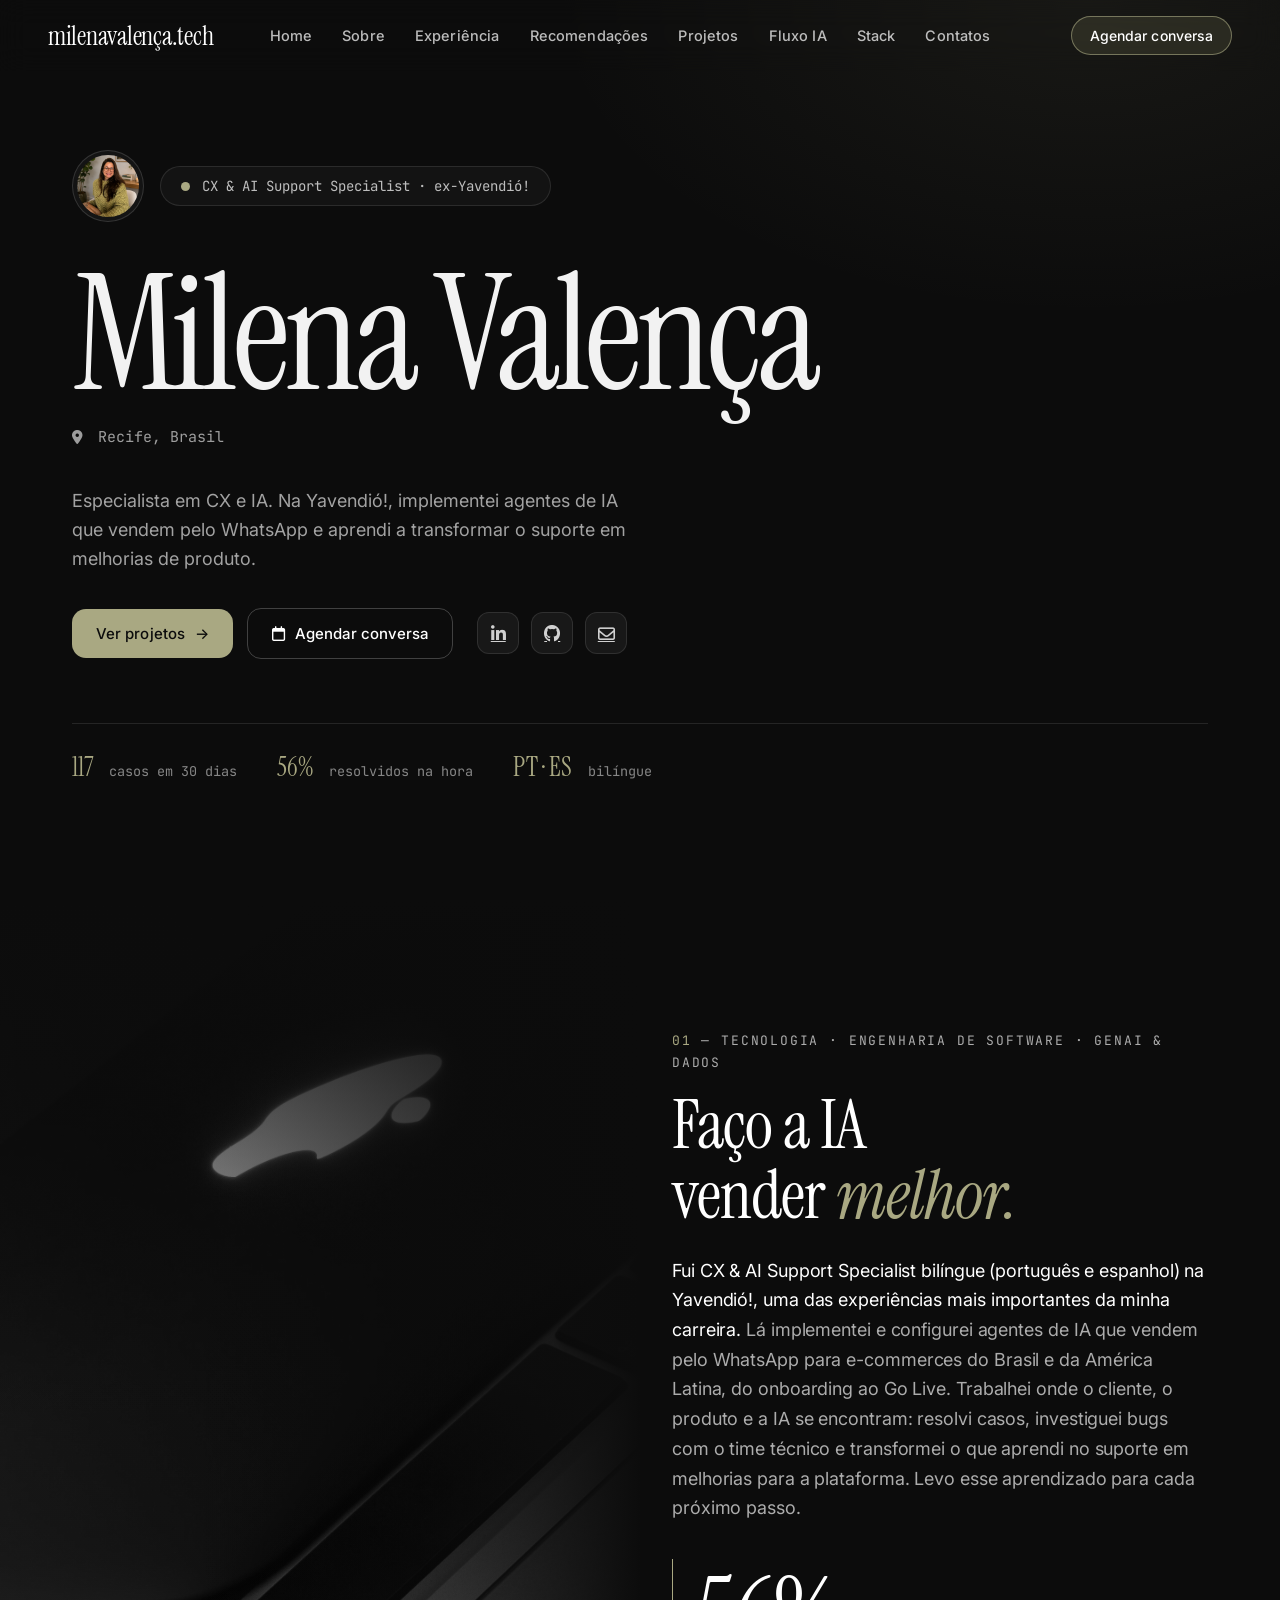
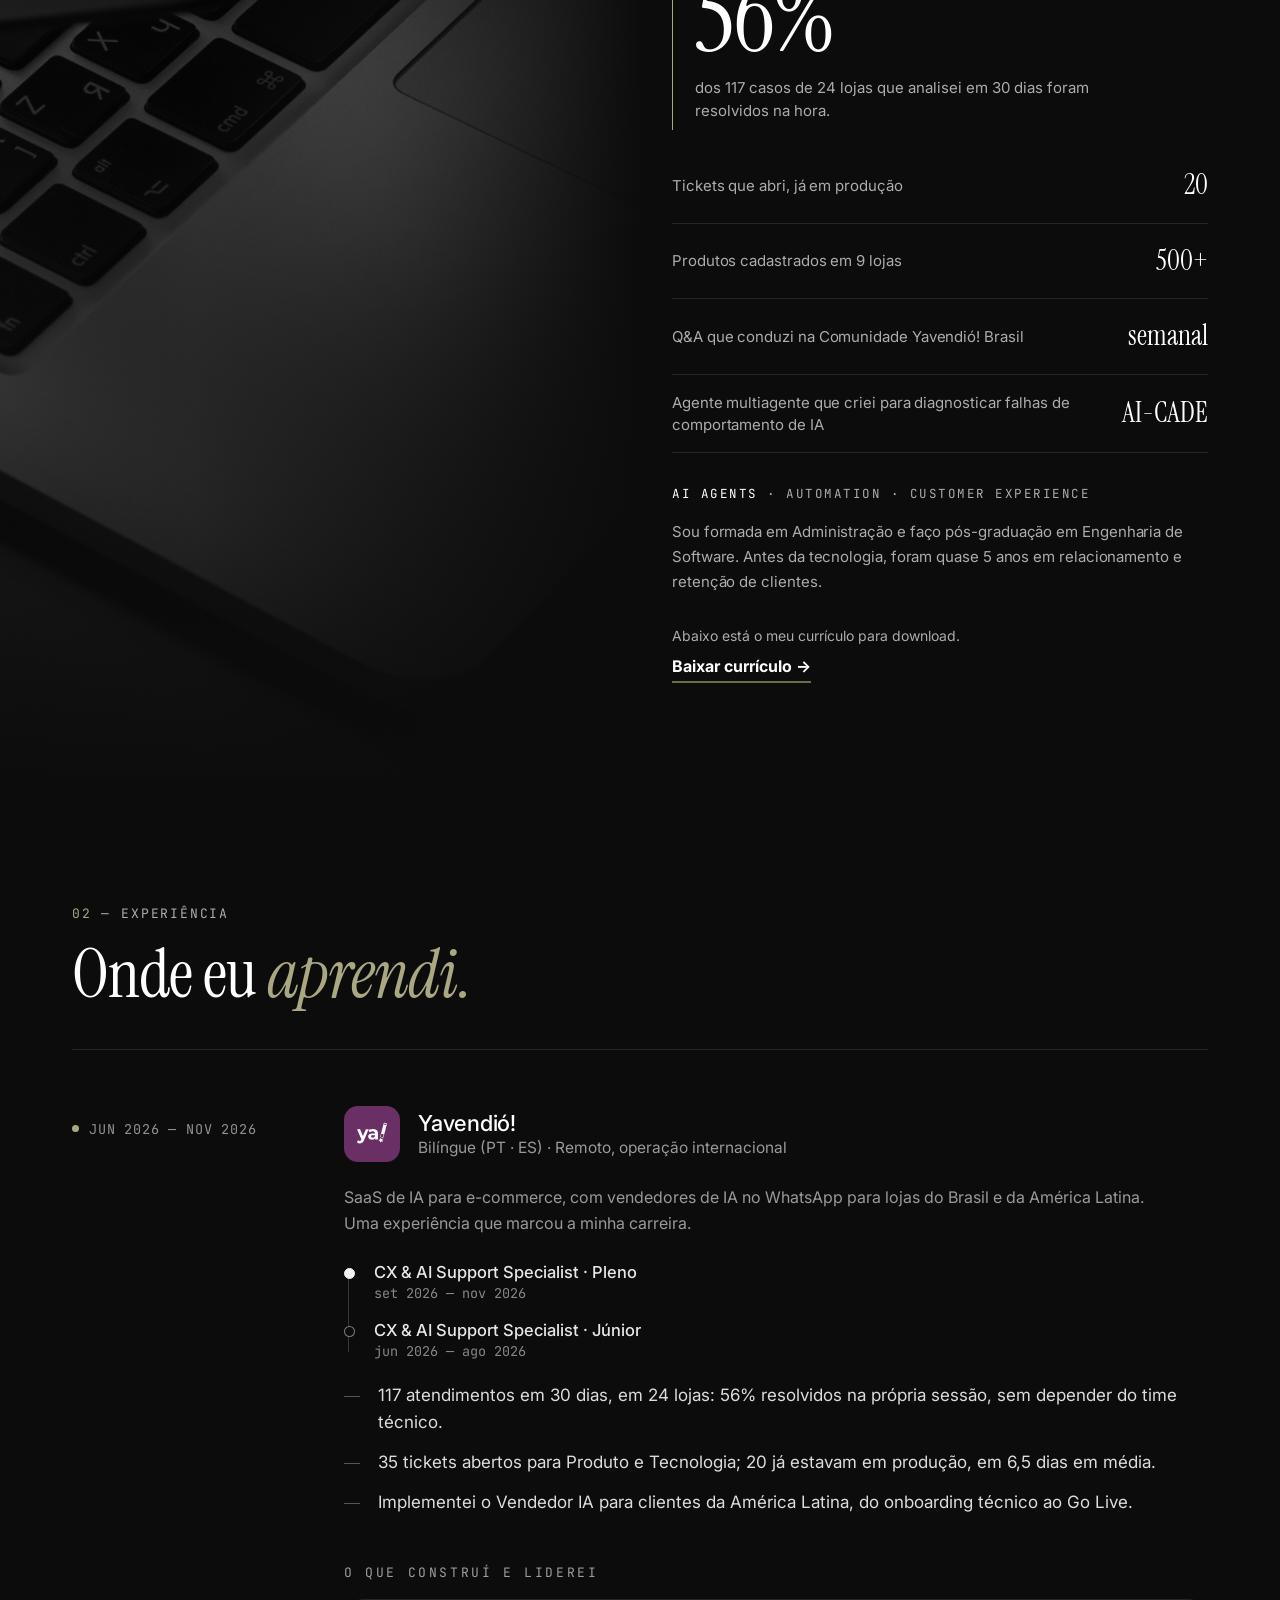
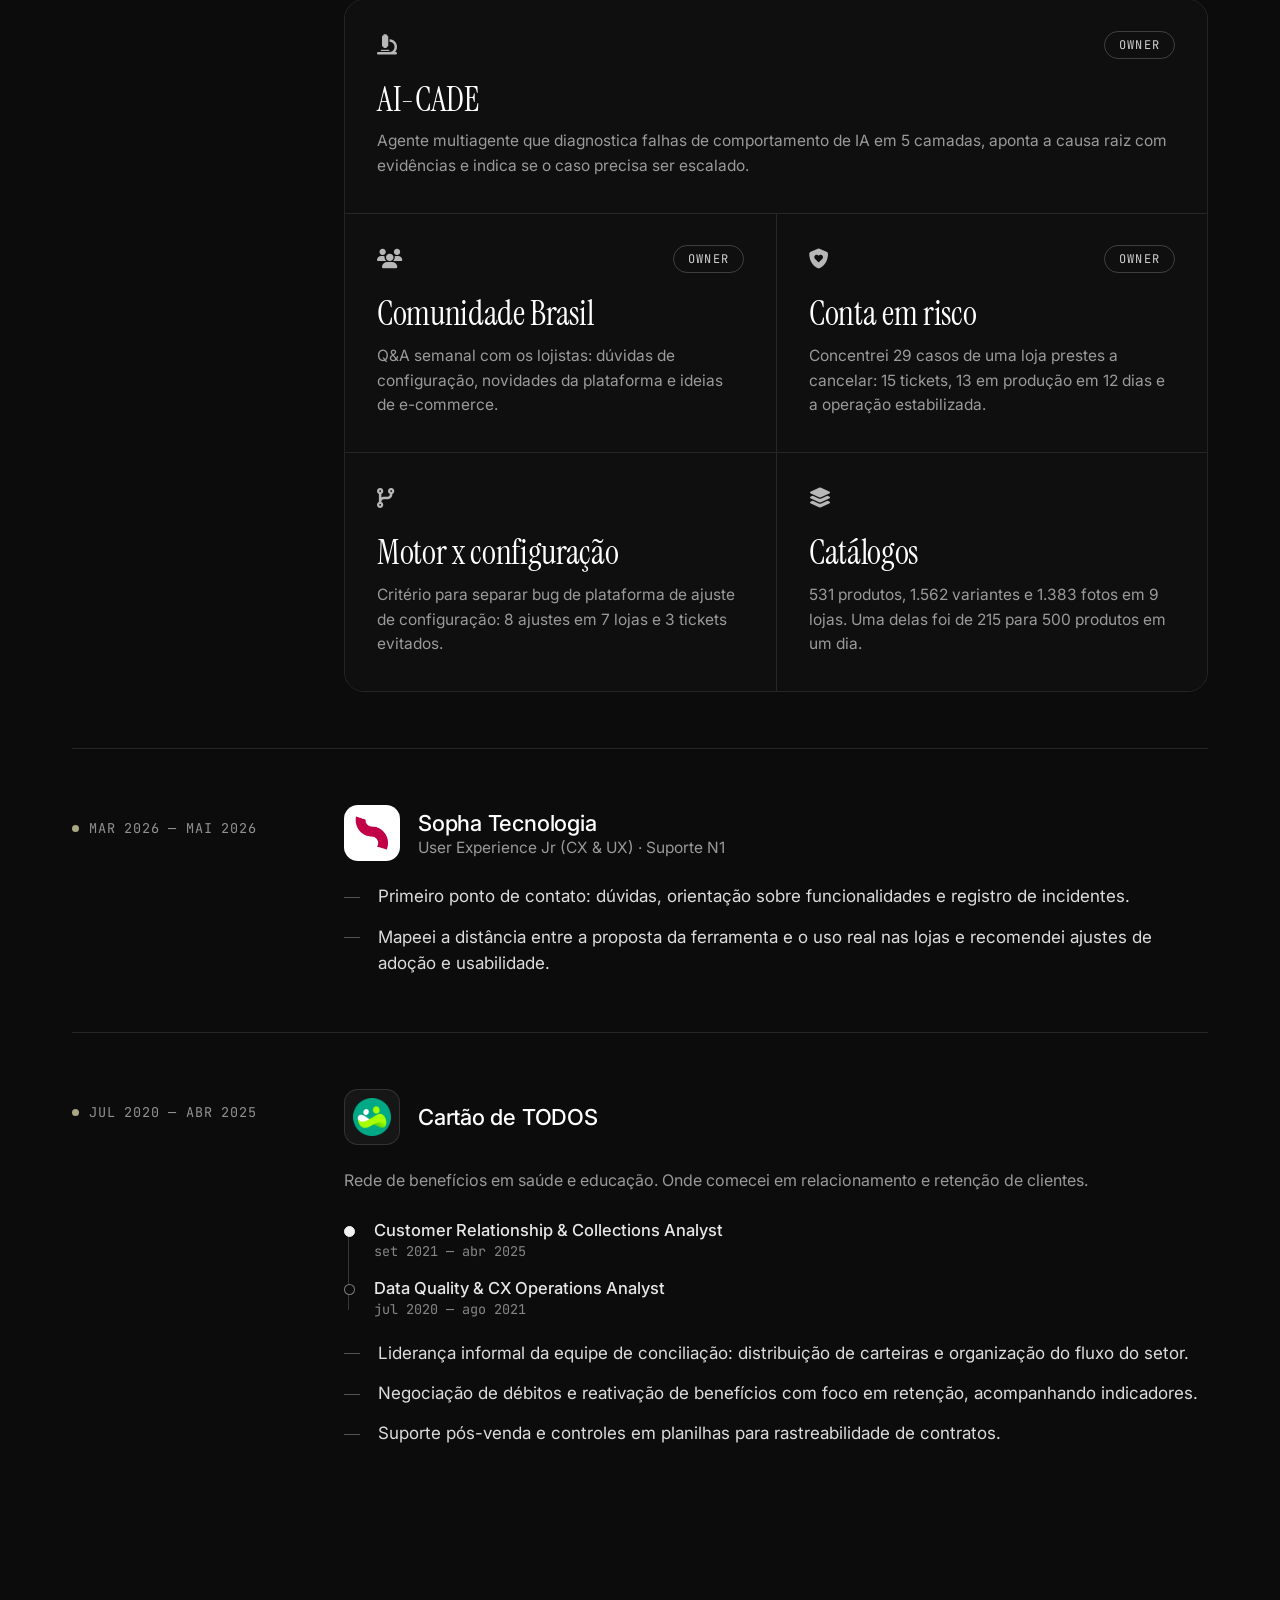
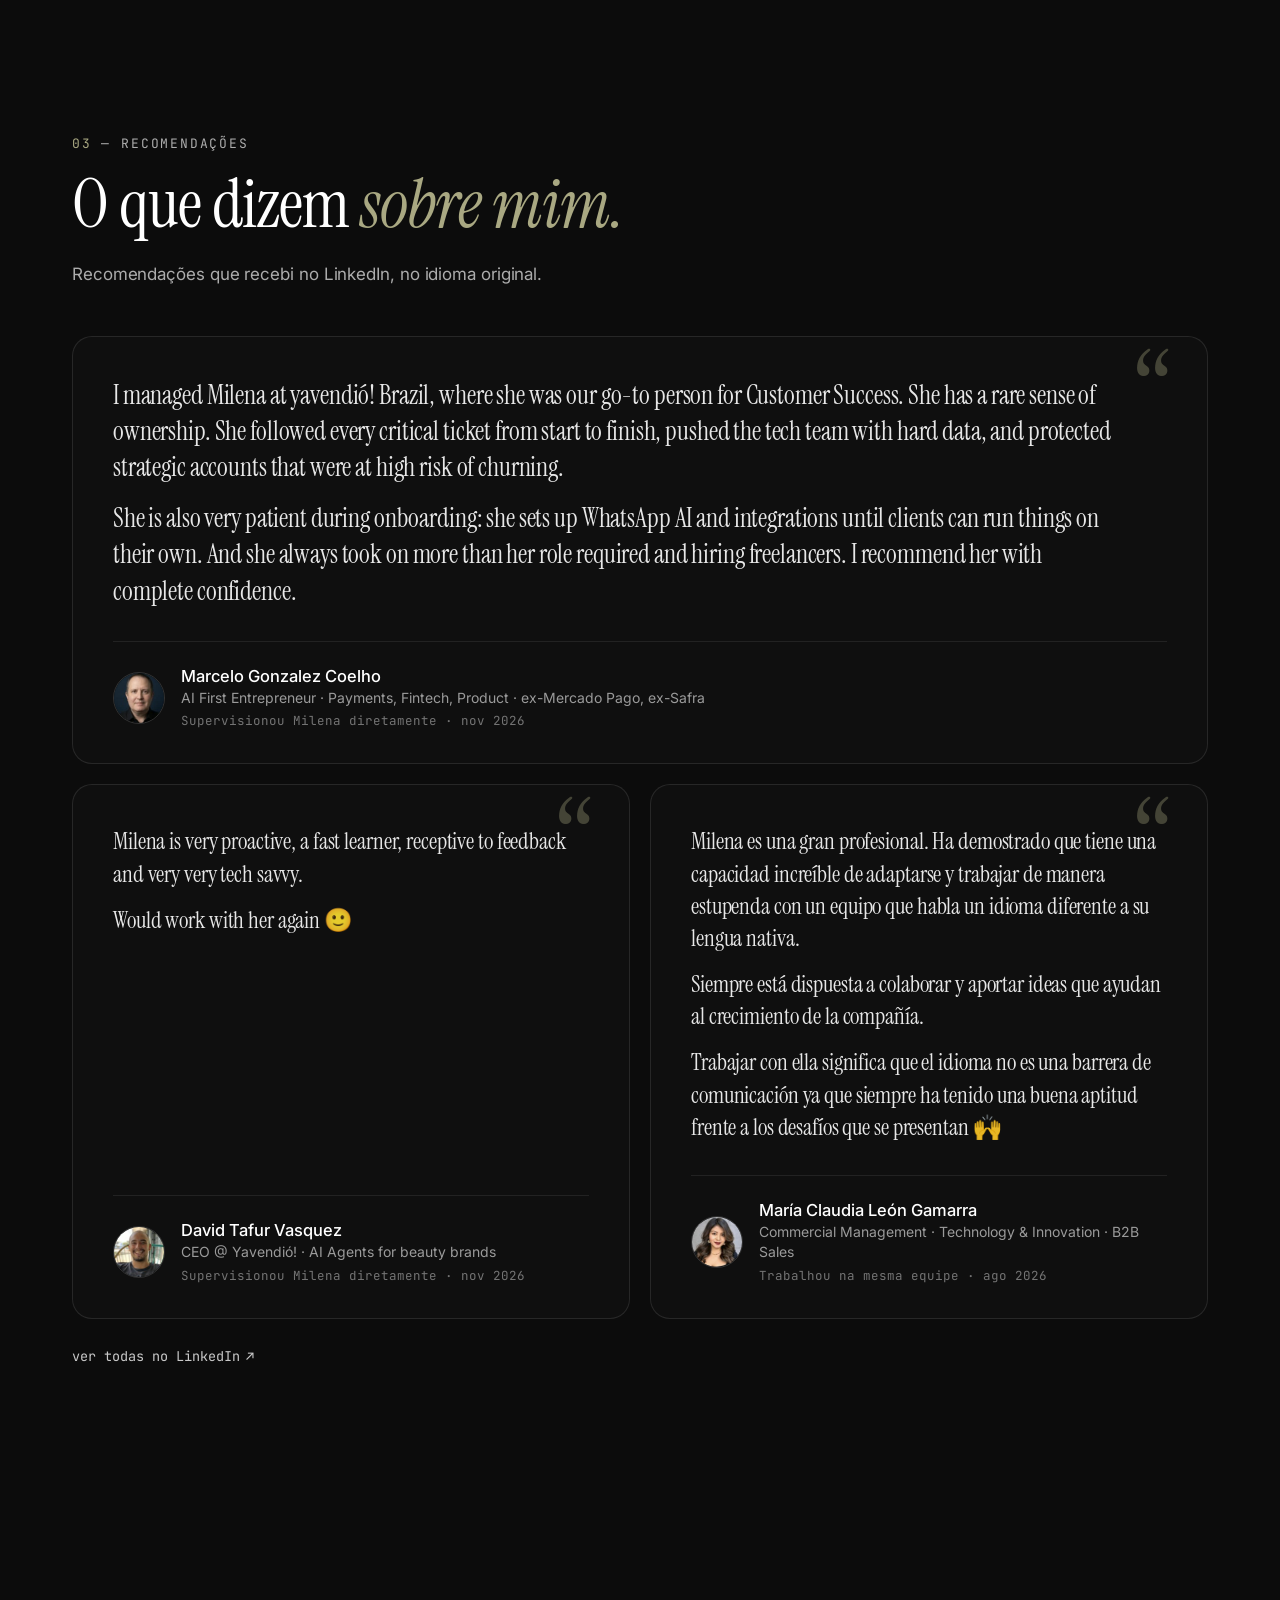
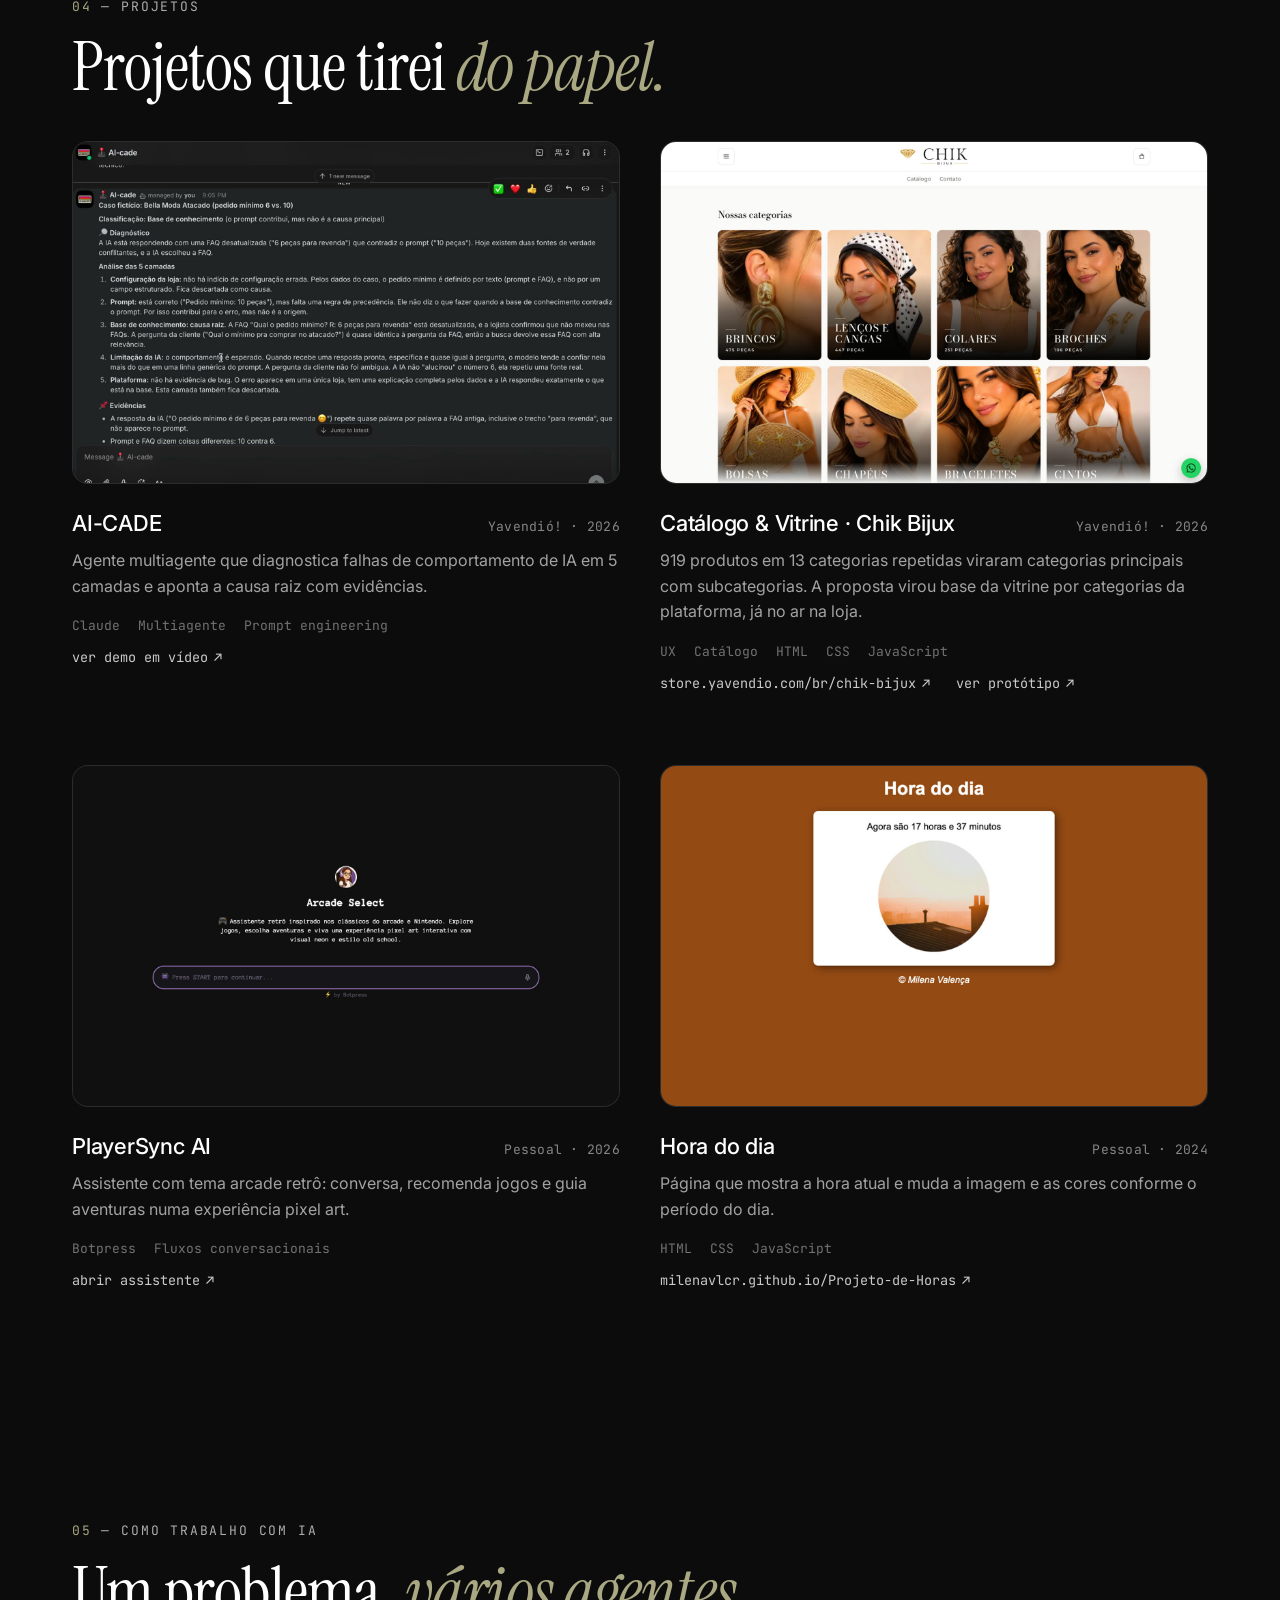
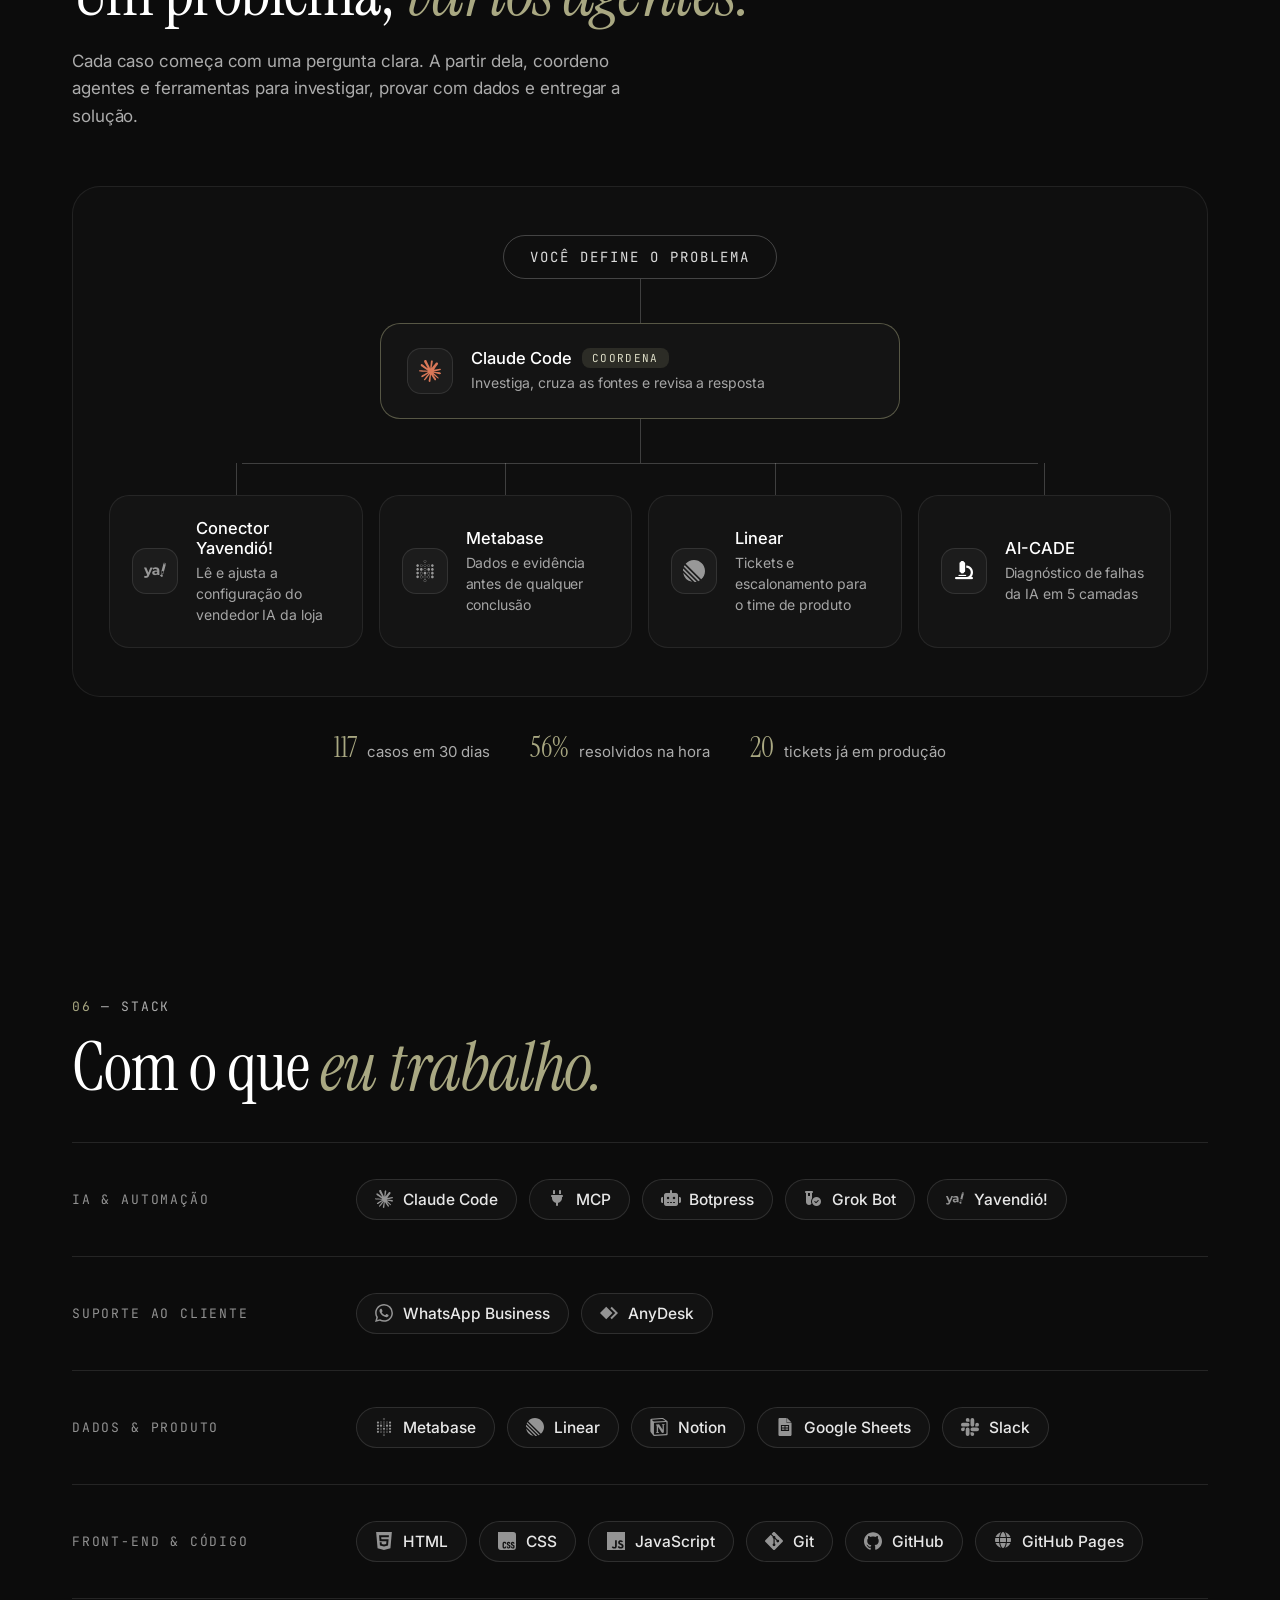
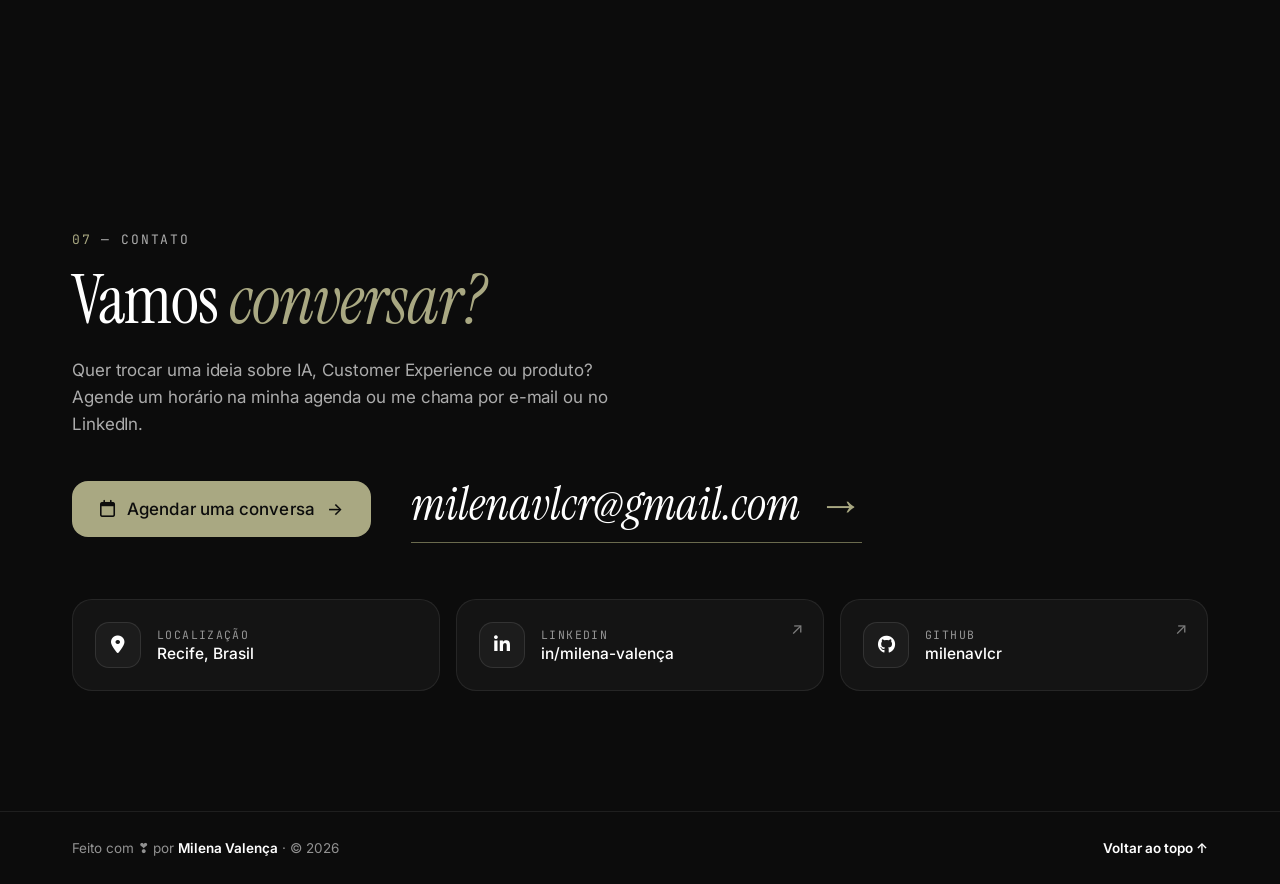
==== index.html @ 87dc5de0 "Seção Recomendações e menu ajustado para telas médias Co-Authored-By: Claude Opus 5.5 <noreply@anthr" ====
<!DOCTYPE html>
<html lang="pt-BR">

<head>
    <meta charset="UTF-8">
    <meta name="viewport" content="width=device-width, initial-scale=1.0">

    <link rel="stylesheet" href="https://cdnjs.cloudflare.com/ajax/libs/font-awesome/6.4.2/css/all.min.css" integrity="sha512-z3gLpd7yknf1YoNbCzqRKc4qyor8gaKU1qmn+CShxbuBusANI9QpRohGBreCFkKxLhei6S9CQXFEbbKuqLg0DA==" crossorigin="anonymous" referrerpolicy="no-referrer" />

    <link rel="stylesheet" href="styles.css?v=2026-11-18d">

    <title>Portfólio - Milena Valença </title>  
</head>

<body>
 <!--Header-->
  <section id="header">
    <a class="header-title" href="/">
      <h1>
        milenavalença.tech
      </h1>
    </a>

    <nav class="navbar">
      <button class="menu-hamburguer"></button>

      <ul class="navbar-links">
        <li><a href="#person">Home</a></li>
        <li><a href="#about">Sobre</a></li>
        <li><a href="#experience">Experiência</a></li>
        <li><a href="#recommendations">Recomendações</a></li>
        <li><a href="#projects">Projetos</a></li>
        <li><a href="#workflow">Fluxo IA</a></li>
        <li><a href="#stack">Stack</a></li>
        <li><a href="#contacts">Contatos</a></li>
      </ul>
    </nav>

    <a class="header-cta" href="https://calendar.app.google/kcjK7aw3rtmjyRnf8" target="_blank">Agendar conversa</a>

  </section>
 <!--End Header-->


    <!--Person-->
    <section id="person" class="hx">
      <div class="hx-wrap">
        <div class="hx-top">
          <img class="hx-avatar" src="./assets/newperfil.png" alt="Foto de Milena Valença">
          <p class="hx-badge"><span></span>CX &amp; AI Support Specialist · ex-Yavendió!</p>
        </div>

        <h1 class="hx-name">Milena Valença</h1>

        <div class="hx-sub">
          <p class="hx-loc"><i class="fa-solid fa-location-dot"></i> Recife, Brasil</p>
        </div>

        <p class="hx-lead">Especialista em CX e IA. Na Yavendió!, implementei agentes de IA que vendem pelo WhatsApp e aprendi a transformar o suporte em melhorias de produto.</p>

        <div class="hx-actions">
          <a class="hero-btn hero-pri" href="#projects">Ver projetos <span>→</span></a>
          <a class="hero-btn hero-sec" href="https://calendar.app.google/kcjK7aw3rtmjyRnf8" target="_blank"><i class="fa-regular fa-calendar"></i> Agendar conversa</a>
          <div class="links">
            <a href="https://www.linkedin.com/in/milena-valen%C3%A7a/" target="_blank" aria-label="LinkedIn"><i class="fa-brands fa-linkedin-in"></i></a>
            <a href="https://github.com/milenavlcr" target="_blank" aria-label="GitHub"><i class="fa-brands fa-github"></i></a>
            <a href="mailto:milenavlcr@gmail.com" aria-label="E-mail"><i class="fa-regular fa-envelope"></i></a>
          </div>
        </div>

        <ul class="hx-stats">
          <li><b>117</b> casos em 30 dias</li>
          <li><b>56%</b> resolvidos na hora</li>
          <li><b>PT · ES</b> bilíngue</li>
        </ul>
      </div>
    </section>
<!--End Person-->

<!--About-->
<section id="about">
</div> 
  <div class="background-about">
    <div class="img-wrapper">
      <img src="assets/imgapple.jpg" alt="imgaple-notebook">
    </div>
  </div>

  <!-- Conteúdo da seção Sobre (o mesmo no computador e no celular) -->
  <div class="about-content">
    <p class="am-eyebrow"><span>01</span> — Tecnologia · Engenharia de Software · GenAI &amp; Dados</p>
    <h2 class="am-title">Faço a IA<br>vender <em>melhor.</em></h2>
    <p class="am-lead">Fui CX &amp; AI Support Specialist bilíngue (português e espanhol) na Yavendió!, uma das experiências mais importantes da minha carreira. <span>Lá implementei e configurei agentes de IA que vendem pelo WhatsApp para e-commerces do Brasil e da América Latina, do onboarding ao Go Live. Trabalhei onde o cliente, o produto e a IA se encontram: resolvi casos, investiguei bugs com o time técnico e transformei o que aprendi no suporte em melhorias para a plataforma. Levo esse aprendizado para cada próximo passo.</span></p>

    <div class="am-quote">
      <b>56%</b>
      <p>dos 117 casos de 24 lojas que analisei em 30 dias foram resolvidos na hora.</p>
    </div>

    <ul class="am-list">
      <li>Tickets que abri, já em produção <strong>20</strong></li>
      <li>Produtos cadastrados em 9 lojas <strong>500+</strong></li>
      <li>Q&amp;A que conduzi na Comunidade Yavendió! Brasil <strong>semanal</strong></li>
      <li>Agente multiagente que criei para diagnosticar falhas de comportamento de IA <strong>AI-CADE</strong></li>
    </ul>

    <p class="am-tags"><span>AI Agents</span> · Automation · Customer Experience</p>

    <p class="am-edu">Sou formada em Administração e faço pós-graduação em Engenharia de Software. Antes da tecnologia, foram quase 5 anos em relacionamento e retenção de clientes.</p>

    <p class="am-note">Abaixo está o meu currículo para download.</p>
    <div class="am-links">
      <a href="public/document/CV Milena Valença - Suporte e Operações SaaS.pdf" download="CV-Milena-Valença" aria-label="Baixar currículo Milena Valença">Baixar currículo →</a>
    </div>
  </div>

</section>
<!--End About-->

<!--Experience-->
<section id="experience">
  <div class="wf-wrap">
    <p class="am-eyebrow"><span>02</span> — Experiência</p>
    <h2 class="pj-title">Onde eu <em>aprendi.</em></h2>

    <div class="xp-list">

      <article class="xp-item">
        <p class="xp-date"><span></span>jun 2026 — nov 2026</p>
        <div class="xp-body">
          <div class="xp-co">
            <div class="xp-logo xp-logo-ya"><img src="./assets/logos/yavendio.svg" alt="Yavendió!"></div>
            <div>
              <h3>Yavendió!</h3>
              <p>Bilíngue (PT · ES) · Remoto, operação internacional</p>
            </div>
          </div>
          <p class="xp-about">SaaS de IA para e-commerce, com vendedores de IA no WhatsApp para lojas do Brasil e da América Latina. Uma experiência que marcou a minha carreira.</p>
          <ol class="xp-roles">
            <li class="is-last"><b>CX &amp; AI Support Specialist · Pleno</b><span>set 2026 — nov 2026</span></li>
            <li><b>CX &amp; AI Support Specialist · Júnior</b><span>jun 2026 — ago 2026</span></li>
          </ol>
          <ul class="xp-points">
            <li>117 atendimentos em 30 dias, em 24 lojas: 56% resolvidos na própria sessão, sem depender do time técnico.</li>
            <li>35 tickets abertos para Produto e Tecnologia; 20 já estavam em produção, em 6,5 dias em média.</li>
            <li>Implementei o Vendedor IA para clientes da América Latina, do onboarding técnico ao Go Live.</li>
          </ul>

          <p class="xp-label">O que construí e liderei</p>
          <div class="xp-grid">
            <div class="xp-card xp-wide">
              <div class="xp-card-top"><i class="fa-solid fa-microscope"></i><span class="xp-role">Owner</span></div>
              <h4>AI-CADE</h4>
              <p>Agente multiagente que diagnostica falhas de comportamento de IA em 5 camadas, aponta a causa raiz com evidências e indica se o caso precisa ser escalado.</p>
            </div>
            <div class="xp-card">
              <div class="xp-card-top"><i class="fa-solid fa-users"></i><span class="xp-role">Owner</span></div>
              <h4>Comunidade Brasil</h4>
              <p>Q&amp;A semanal com os lojistas: dúvidas de configuração, novidades da plataforma e ideias de e-commerce.</p>
            </div>
            <div class="xp-card">
              <div class="xp-card-top"><i class="fa-solid fa-shield-heart"></i><span class="xp-role">Owner</span></div>
              <h4>Conta em risco</h4>
              <p>Concentrei 29 casos de uma loja prestes a cancelar: 15 tickets, 13 em produção em 12 dias e a operação estabilizada.</p>
            </div>
            <div class="xp-card">
              <div class="xp-card-top"><i class="fa-solid fa-code-branch"></i></div>
              <h4>Motor x configuração</h4>
              <p>Critério para separar bug de plataforma de ajuste de configuração: 8 ajustes em 7 lojas e 3 tickets evitados.</p>
            </div>
            <div class="xp-card">
              <div class="xp-card-top"><i class="fa-solid fa-layer-group"></i></div>
              <h4>Catálogos</h4>
              <p>531 produtos, 1.562 variantes e 1.383 fotos em 9 lojas. Uma delas foi de 215 para 500 produtos em um dia.</p>
            </div>
          </div>
        </div>
      </article>

      <article class="xp-item">
        <p class="xp-date"><span></span>mar 2026 — mai 2026</p>
        <div class="xp-body">
          <div class="xp-co">
            <div class="xp-logo xp-logo-sopha"><img src="./assets/logos/sopha-cor.png" alt="Sopha Tecnologia"></div>
            <div>
              <h3>Sopha Tecnologia</h3>
              <p>User Experience Jr (CX &amp; UX) · Suporte N1</p>
            </div>
          </div>
          <ul class="xp-points">
            <li>Primeiro ponto de contato: dúvidas, orientação sobre funcionalidades e registro de incidentes.</li>
            <li>Mapeei a distância entre a proposta da ferramenta e o uso real nas lojas e recomendei ajustes de adoção e usabilidade.</li>
          </ul>
        </div>
      </article>

      <article class="xp-item">
        <p class="xp-date"><span></span>jul 2020 — abr 2025</p>
        <div class="xp-body">
          <div class="xp-co">
            <div class="xp-logo xp-logo-cdt"><img src="./assets/logos/cartao-de-todos-cor.png" alt="Cartão de TODOS"></div>
            <div>
              <h3>Cartão de TODOS</h3>
            </div>
          </div>
          <p class="xp-about">Rede de benefícios em saúde e educação. Onde comecei em relacionamento e retenção de clientes.</p>
          <ol class="xp-roles">
            <li class="is-last"><b>Customer Relationship &amp; Collections Analyst</b><span>set 2021 — abr 2025</span></li>
            <li><b>Data Quality &amp; CX Operations Analyst</b><span>jul 2020 — ago 2021</span></li>
          </ol>
          <ul class="xp-points">
            <li>Liderança informal da equipe de conciliação: distribuição de carteiras e organização do fluxo do setor.</li>
            <li>Negociação de débitos e reativação de benefícios com foco em retenção, acompanhando indicadores.</li>
            <li>Suporte pós-venda e controles em planilhas para rastreabilidade de contratos.</li>
          </ul>
        </div>
      </article>

    </div>
  </div>
</section>
<!--End Experience-->

<!--Recommendations-->
<section id="recommendations">
  <div class="wf-wrap">
    <p class="am-eyebrow"><span>03</span> — Recomendações</p>
    <h2 class="pj-title">O que dizem <em>sobre mim.</em></h2>
    <p class="ct-lead rc-lead">Recomendações que recebi no LinkedIn, no idioma original.</p>

    <div class="rc-grid">
    <!--
      NOVA RECOMENDAÇÃO: copie um bloco <figure> abaixo e troque:
      - o texto dentro de <blockquote> (um <p> por parágrafo)
      - a foto em assets/recomendacoes/ (quadrada, 200x200)
      - nome, cargo (rc-role) e relação + mês (rc-rel)
      - lang="en", "es" ou "pt"
      Use class="rc-card rc-wide" para textos longos (ocupa a linha inteira).
    -->
    <figure class="rc-card rc-wide" lang="en">
      <span class="rc-mark" aria-hidden="true">“</span>
      <blockquote>
        <p>I managed Milena at yavendió! Brazil, where she was our go-to person for Customer Success. She has a rare sense of ownership. She followed every critical ticket from start to finish, pushed the tech team with hard data, and protected strategic accounts that were at high risk of churning.</p>
        <p>She is also very patient during onboarding: she sets up WhatsApp AI and integrations until clients can run things on their own. And she always took on more than her role required and hiring freelancers. I recommend her with complete confidence.</p>
      </blockquote>
      <figcaption>
        <img src="./assets/recomendacoes/marcelo-gonzalez-coelho.jpg" alt="Foto de Marcelo Gonzalez Coelho" loading="lazy">
        <div>
          <b>Marcelo Gonzalez Coelho</b>
          <span class="rc-role">AI First Entrepreneur · Payments, Fintech, Product · ex-Mercado Pago, ex-Safra</span>
          <span class="rc-rel">Supervisionou Milena diretamente · nov 2026</span>
        </div>
      </figcaption>
    </figure>

    <figure class="rc-card" lang="en">
      <span class="rc-mark" aria-hidden="true">“</span>
      <blockquote>
        <p>Milena is very proactive, a fast learner, receptive to feedback and very very tech savvy.</p>
        <p>Would work with her again 🙂</p>
      </blockquote>
      <figcaption>
        <img src="./assets/recomendacoes/david-tafur-vasquez.jpg" alt="Foto de David Tafur Vasquez" loading="lazy">
        <div>
          <b>David Tafur Vasquez</b>
          <span class="rc-role">CEO @ Yavendió! · AI Agents for beauty brands</span>
          <span class="rc-rel">Supervisionou Milena diretamente · nov 2026</span>
        </div>
      </figcaption>
    </figure>

    <figure class="rc-card" lang="es">
      <span class="rc-mark" aria-hidden="true">“</span>
      <blockquote>
        <p>Milena es una gran profesional. Ha demostrado que tiene una capacidad increíble de adaptarse y trabajar de manera estupenda con un equipo que habla un idioma diferente a su lengua nativa.</p>
        <p>Siempre está dispuesta a colaborar y aportar ideas que ayudan al crecimiento de la compañía.</p>
        <p>Trabajar con ella significa que el idioma no es una barrera de comunicación ya que siempre ha tenido una buena aptitud frente a los desafíos que se presentan 🙌</p>
      </blockquote>
      <figcaption>
        <img src="./assets/recomendacoes/maria-claudia-leon-gamarra.jpg" alt="Foto de María Claudia León Gamarra" loading="lazy">
        <div>
          <b>María Claudia León Gamarra</b>
          <span class="rc-role">Commercial Management · Technology &amp; Innovation · B2B Sales</span>
          <span class="rc-rel">Trabalhou na mesma equipe · ago 2026</span>
        </div>
      </figcaption>
    </figure>
    </div>

    <a class="pj-link rc-more" href="https://www.linkedin.com/in/milena-valen%C3%A7a/details/recommendations/" target="_blank" rel="noopener">ver todas no LinkedIn <span>↗</span></a>
  </div>
</section>
<!--End Recommendations-->



<!--Project-->
<section id="projects">
  <div class="projects-head">
    <p class="am-eyebrow"><span>04</span> — Projetos</p>
    <h2 class="pj-title">Projetos que tirei <em>do papel.</em></h2>
  </div>

  <div class="pj-grid">
    <article class="pj-card">
      <a class="pj-shot" href="./assets/ai-cade-demo.mp4" target="_blank" rel="noopener">
        <img src="./assets/projetos/ai-cade.jpg" alt="AI-CADE mostrando o diagnóstico de um caso em 5 camadas" loading="lazy">
      </a>
      <div class="pj-head">
        <h3>AI-CADE</h3>
        <span class="pj-meta">Yavendió! · 2026</span>
      </div>
      <p class="pj-desc">Agente multiagente que diagnostica falhas de comportamento de IA em 5 camadas e aponta a causa raiz com evidências.</p>
      <ul class="pj-stack"><li>Claude</li><li>Multiagente</li><li>Prompt engineering</li></ul>
      <a class="pj-link" href="./assets/ai-cade-demo.mp4" target="_blank" rel="noopener">ver demo em vídeo <span>↗</span></a>
    </article>
    <article class="pj-card">
      <a class="pj-shot" href="https://store.yavendio.com/br/chik-bijux" target="_blank" rel="noopener">
        <img src="./assets/projetos/chik-bijux.jpg" alt="Vitrine da loja Chik Bijux com as categorias principais" loading="lazy">
      </a>
      <div class="pj-head">
        <h3>Catálogo &amp; Vitrine · Chik Bijux</h3>
        <span class="pj-meta">Yavendió! · 2026</span>
      </div>
      <p class="pj-desc">919 produtos em 13 categorias repetidas viraram categorias principais com subcategorias. A proposta virou base da vitrine por categorias da plataforma, já no ar na loja.</p>
      <ul class="pj-stack"><li>UX</li><li>Catálogo</li><li>HTML</li><li>CSS</li><li>JavaScript</li></ul>
      <div class="pj-links">
        <a class="pj-link" href="https://store.yavendio.com/br/chik-bijux" target="_blank" rel="noopener">store.yavendio.com/br/chik-bijux <span>↗</span></a>
        <a class="pj-link" href="./public/prototipo/catalogo.html" target="_blank" rel="noopener">ver protótipo <span>↗</span></a>
      </div>
    </article>
    <article class="pj-card">
      <a class="pj-shot" href="https://cdn.botpress.cloud/webchat/v3.6/shareable.html?configUrl=https://files.bpcontent.cloud/2026/05/14/15/20260514150637-DB6JVPNB.json" target="_blank" rel="noopener">
        <img src="./assets/projetos/playersync.jpg" alt="Tela inicial do assistente PlayerSync AI" loading="lazy">
      </a>
      <div class="pj-head">
        <h3>PlayerSync AI</h3>
        <span class="pj-meta">Pessoal · 2026</span>
      </div>
      <p class="pj-desc">Assistente com tema arcade retrô: conversa, recomenda jogos e guia aventuras numa experiência pixel art.</p>
      <ul class="pj-stack"><li>Botpress</li><li>Fluxos conversacionais</li></ul>
      <a class="pj-link" href="https://cdn.botpress.cloud/webchat/v3.6/shareable.html?configUrl=https://files.bpcontent.cloud/2026/05/14/15/20260514150637-DB6JVPNB.json" target="_blank" rel="noopener">abrir assistente <span>↗</span></a>
    </article>
    <article class="pj-card">
      <a class="pj-shot" href="https://milenavlcr.github.io/Projeto-de-Horas/" target="_blank" rel="noopener">
        <img src="./assets/projetos/hora-do-dia.jpg" alt="Página Hora do dia com o horário atual" loading="lazy">
      </a>
      <div class="pj-head">
        <h3>Hora do dia</h3>
        <span class="pj-meta">Pessoal · 2024</span>
      </div>
      <p class="pj-desc">Página que mostra a hora atual e muda a imagem e as cores conforme o período do dia.</p>
      <ul class="pj-stack"><li>HTML</li><li>CSS</li><li>JavaScript</li></ul>
      <a class="pj-link" href="https://milenavlcr.github.io/Projeto-de-Horas/" target="_blank" rel="noopener">milenavlcr.github.io/Projeto-de-Horas <span>↗</span></a>
    </article>
  </div>
</section>
<!--End Project-->


<!--Workflow-->
<section id="workflow">
  <div class="wf-wrap">
    <p class="am-eyebrow"><span>05</span> — Como trabalho com IA</p>
    <h2 class="pj-title">Um problema, <em>vários agentes.</em></h2>
    <p class="ct-lead">Cada caso começa com uma pergunta clara. A partir dela, coordeno agentes e ferramentas para investigar, provar com dados e entregar a solução.</p>

    <div class="wf-diagram">
      <div class="wf-start">Você define o problema</div>
      <span class="wf-line"></span>

      <div class="wf-hub">
        <div class="wf-ico" style="--brand:#D97757"><span class="lg" role="img" aria-label="Claude" style="--logo:url(assets/logos/claude.svg)"></span></div>
        <div>
          <p class="wf-name">Claude Code <small>Coordena</small></p>
          <p class="wf-desc">Investiga, cruza as fontes e revisa a resposta</p>
        </div>
      </div>
      <span class="wf-line"></span>

      <div class="wf-grid">
        <div class="wf-card">
          <div class="wf-ico" style="--brand:#AB84C8"><span class="lg" role="img" aria-label="Yavendió!" style="--logo:url(assets/logos/yavendio.svg)"></span></div>
          <div>
            <p class="wf-name">Conector Yavendió!</p>
            <p class="wf-desc">Lê e ajusta a configuração do vendedor IA da loja</p>
          </div>
        </div>
        <div class="wf-card">
          <div class="wf-ico" style="--brand:#509EE3"><span class="lg" role="img" aria-label="Metabase" style="--logo:url(assets/logos/metabase.svg)"></span></div>
          <div>
            <p class="wf-name">Metabase</p>
            <p class="wf-desc">Dados e evidência antes de qualquer conclusão</p>
          </div>
        </div>
        <div class="wf-card">
          <div class="wf-ico" style="--brand:#7B85E8"><span class="lg" role="img" aria-label="Linear" style="--logo:url(assets/logos/linear.svg)"></span></div>
          <div>
            <p class="wf-name">Linear</p>
            <p class="wf-desc">Tickets e escalonamento para o time de produto</p>
          </div>
        </div>
        <div class="wf-card">
          <div class="wf-ico"><i class="fa-solid fa-microscope"></i></div>
          <div>
            <p class="wf-name">AI-CADE</p>
            <p class="wf-desc">Diagnóstico de falhas da IA em 5 camadas</p>
          </div>
        </div>
      </div>
    </div>

    <ul class="wf-results">
      <li><strong>117</strong> casos em 30 dias</li>
      <li><strong>56%</strong> resolvidos na hora</li>
      <li><strong>20</strong> tickets já em produção</li>
    </ul>
  </div>
</section>
<!--End Workflow-->


<!--Stack-->
<section id="stack">
  <div class="wf-wrap">
    <p class="am-eyebrow"><span>06</span> — Stack</p>
    <h2 class="pj-title">Com o que <em>eu trabalho.</em></h2>

    <div class="st-table">
      <div class="st-row">
        <p class="st-label">IA &amp; Automação</p>
        <ul class="st-pills">
          <li style="--brand:#D97757"><span class="lg" style="--logo:url(assets/logos/claude.svg)"></span>Claude Code</li>
          <li style="--brand:#FFFFFF"><i class="fa-solid fa-plug"></i>MCP</li>
          <li style="--brand:#FFFFFF"><i class="fa-solid fa-robot"></i>Botpress</li>
          <li style="--brand:#FFFFFF"><i class="fa-solid fa-vial-circle-check"></i>Grok Bot</li>
          <li style="--brand:#AB84C8"><span class="lg" style="--logo:url(assets/logos/yavendio.svg)"></span>Yavendió!</li>
        </ul>
      </div>
      <div class="st-row">
        <p class="st-label">Suporte ao cliente</p>
        <ul class="st-pills">
          <li style="--brand:#25D366"><span class="lg" style="--logo:url(assets/logos/whatsapp.svg)"></span>WhatsApp Business</li>
          <li style="--brand:#EF443B"><span class="lg" style="--logo:url(assets/logos/anydesk.svg)"></span>AnyDesk</li>
        </ul>
      </div>
      <div class="st-row">
        <p class="st-label">Dados &amp; Produto</p>
        <ul class="st-pills">
          <li style="--brand:#509EE3"><span class="lg" style="--logo:url(assets/logos/metabase.svg)"></span>Metabase</li>
          <li style="--brand:#7B85E8"><span class="lg" style="--logo:url(assets/logos/linear.svg)"></span>Linear</li>
          <li style="--brand:#FFFFFF"><span class="lg" style="--logo:url(assets/logos/notion.svg)"></span>Notion</li>
          <li style="--brand:#34A853"><span class="lg" style="--logo:url(assets/logos/googlesheets.svg)"></span>Google Sheets</li>
          <li style="--brand:#E01E5A"><span class="lg" style="--logo:url(assets/logos/slack.svg)"></span>Slack</li>
        </ul>
      </div>
      <div class="st-row">
        <p class="st-label">Front-end &amp; Código</p>
        <ul class="st-pills">
          <li style="--brand:#E34F26"><span class="lg" style="--logo:url(assets/logos/html5.svg)"></span>HTML</li>
          <li style="--brand:#2D8FE0"><span class="lg" style="--logo:url(assets/logos/css.svg)"></span>CSS</li>
          <li style="--brand:#F7DF1E"><span class="lg" style="--logo:url(assets/logos/javascript.svg)"></span>JavaScript</li>
          <li style="--brand:#F05032"><span class="lg" style="--logo:url(assets/logos/git.svg)"></span>Git</li>
          <li style="--brand:#FFFFFF"><span class="lg" style="--logo:url(assets/logos/github.svg)"></span>GitHub</li>
          <li style="--brand:#FFFFFF"><i class="fa-solid fa-globe"></i>GitHub Pages</li>
        </ul>
      </div>
    </div>
  </div>
</section>
<!--End Stack-->


<!--Contacts-->
<section id="contacts">
  <div class="contact-wrap">
    <p class="am-eyebrow"><span>07</span> — Contato</p>
    <h2 class="pj-title">Vamos <em>conversar?</em></h2>
    <p class="ct-lead">Quer trocar uma ideia sobre IA, Customer Experience ou produto? Agende um horário na minha agenda ou me chama por e-mail ou no LinkedIn.</p>

    <div class="ct-actions">
      <a class="ct-book" href="https://calendar.app.google/kcjK7aw3rtmjyRnf8" target="_blank">
        <i class="fa-regular fa-calendar"></i>
        Agendar uma conversa
        <span>→</span>
      </a>
      <a class="ct-mail" href="mailto:milenavlcr@gmail.com">milenavlcr@gmail.com <span>→</span></a>
    </div>

    <div class="ct-grid">
      <div class="ct-card">
        <div class="ct-ico"><i class="fa-solid fa-location-dot"></i></div>
        <div><small>Localização</small><p>Recife, Brasil</p></div>
      </div>
      <a class="ct-card" href="https://www.linkedin.com/in/milena-valen%C3%A7a/" target="_blank">
        <div class="ct-ico"><i class="fa-brands fa-linkedin-in"></i></div>
        <div><small>LinkedIn</small><p>in/milena-valença</p></div>
        <span class="ct-arrow">↗</span>
      </a>
      <a class="ct-card" href="https://github.com/milenavlcr" target="_blank">
        <div class="ct-ico"><i class="fa-brands fa-github"></i></div>
        <div><small>GitHub</small><p>milenavlcr</p></div>
        <span class="ct-arrow">↗</span>
      </a>
    </div>
  </div>
</section>
<!--End Contacts-->

<!--Footer-->
<section id="footer">
  <div class="container-footer">
    <p>Feito com ❣️ por <strong>Milena Valença</strong> · © 2026</p>
    <a href="#person">Voltar ao topo ↑</a>
  </div>
</section>
<!--End Footer-->
  



<script src='scripts.js'></script>

</body>




</html>
---- styles.css ----
@import url('https://fonts.googleapis.com/css2?family=Instrument+Serif:ital@0;1&family=Inter:wght@400;500;600&family=JetBrains+Mono:wght@400;500&display=swap');

* {
  margin: 0px;
  padding: 0px;
  box-sizing: border-box;
}

:root {
  --color-white: #fff;
  --color-pink: #8a8a66;
  --color-blue: #073fcc;
  --color-black: #0c0c0c;
  --color-purple: #6b6b4e; /* oliva escuro (antes roxo) */
}

html {
  scroll-behavior: smooth;
  font-size: 10px;
  background: var(--color-black);
}

body {
  font-family: var(--font-sans, 'Inter', sans-serif);
}

#header {
  display: flex;
  justify-content: space-between;
  align-items: center;

  width: 100%;

  padding: 15px 30px;
  position: fixed;

  background: 'transparent';
  transition: all .3s ease-out;

  z-index: 2;
}

.header-title {
  text-decoration: none;
}

.header-title h1 {
  color: var(--color-white);

  font-size: 2rem;
  transition: opacity .3s ease;
}

.header-title h1:hover {
  opacity: .8;
}

.navbar {
  max-width: 350px;
  width: 100%;
}

.navbar-links {
  display: flex;
  align-items: center;
  justify-content: space-around;

  width: 100%;
}

.navbar-links li {
  list-style: none;
  transition: all .2s ease-in-out;
}

.navbar-links li a {
  text-decoration: none;
  color: var(--color-white);

  font-size: 1.4rem;
  font-weight: 700;
}

.menu-hamburguer {
  display: none;
}

@media (max-width: 560px) {
  .navbar {
    display: flex;
    justify-content: end;
  }

  .navbar-links {
    display: flex;
    flex-direction: column;

    width: 50%;
    height: 100vh;

    position: fixed;
    right: 0;
    top: 0;
    background: #333;
    clip-path: circle(100px at 90% -20%);

    pointer-events: none;
    transition: .6s ease-out;
  }

  .menu-hamburguer {
    display: block;

    padding: 0;
    margin-bottom: .4rem;
    border: none;
    border-top: 3px solid var(--color-white);

    background: transparent;
    transition: all .3s ease-in-out;

    z-index: 1;
  }

  .menu-hamburguer:hover {
    opacity: .8;
    cursor: pointer;
  }

  .menu-hamburguer::before,
  .menu-hamburguer::after {
    content: "";
    display: block;
    width: 25px;
    height: 3px;

    margin-top: .6rem;

    background: var(--color-white);
  }


  /* ATIVO */

  .navbar.active .navbar-links {
    clip-path: circle(1400px at 90% -18%);
    pointer-events: all;
  }

  .navbar.active .menu-hamburguer {
    border-top-color: transparent;
  }

  .navbar.active .menu-hamburguer::before {
    transition: all .2s ease-in-out;
    transform: rotate(-45deg) translate(-2px, -1px);
  }

  .navbar.active .menu-hamburguer::after {
    transition: all .2s ease-in-out;
    transform: rotate(45deg) translate(-7px, -5px);
  }


}


@media (min-width: 1840px) {
  .header-title h1 {
    font-size: calc(1vw + .8rem);
  }

  .navbar {
    max-width: 25vw;
  }

  .navbar-links li {
    margin: 1rem;
  }

  .navbar-links li a {
    font-size: calc(1vw + .3rem);
  }
}









/* Cabeçalho mais moderno */
#header {
  padding: 16px 48px;
  backdrop-filter: blur(14px);
  -webkit-backdrop-filter: blur(14px);
}

.navbar-links li a {
  font-size: 15px;
  font-weight: 500;
  color: rgba(255, 255, 255, .78);
  transition: color .3s ease;
}

.navbar-links li a:hover {
  color: var(--color-white);
}

.header-cta {
  margin-left: 24px;
  padding: 10px 18px;
  border-radius: 999px;
  white-space: nowrap;

  font-size: 14px;
  font-weight: 600;
  color: var(--color-white);
  text-decoration: none;

  border: 1px solid rgba(169, 168, 130, .6);
  background: rgba(107, 107, 78, .25);
  transition: background .3s ease;
}

.header-cta:hover {
  background: rgba(107, 107, 78, .5);
}

/* Topo (hero) */
#person {
  position: relative;
  z-index: 0;
  min-height: 100vh;
  width: 100%;
  display: flex;
  align-items: center;
  gap: 48px;
  padding: 120px 72px 80px;
  color: var(--color-white);
  background:
    radial-gradient(40% 55% at 78% 45%, rgba(107, 107, 78, .35), transparent 70%),
    radial-gradient(35% 40% at 0% 100%, rgba(169, 168, 130, .12), transparent 70%),
    var(--color-black);
}

.person-content {
  width: 55%;
  max-width: 680px;
  margin-left: auto;
}

.hero-badge {
  display: inline-flex;
  align-items: center;
  gap: 10px;
  padding: 8px 16px;
  border-radius: 999px;
  font-size: 13px;
  font-weight: 600;
  color: rgba(255, 255, 255, .85);
  background: rgba(255, 255, 255, .06);
  border: 1px solid rgba(255, 255, 255, .12);
}

.hero-badge span {
  width: 8px;
  height: 8px;
  border-radius: 50%;
  background: #3ddc84;
  box-shadow: 0 0 10px #3ddc84;
}

.person-name {
  margin-top: 26px;
}

.person-content div h1 {
  position: relative;
  width: fit-content;
  padding: 0 4px;

  font-size: calc(2.6vw + 20px);
  font-weight: 700;
  line-height: 1.12;
  letter-spacing: -.025em;
  color: transparent;

  animation: written_text .5s ease forwards;
}

.person-content div h1:nth-child(1) {
  animation-delay: 1s;
}

.person-content div h1:nth-child(2) {
  animation-delay: 2s;
}

.person-content div h1:nth-child(3) {
  animation: written_text_name .5s ease forwards;
  animation-delay: 3s;
}

.person-content div h1 span {
  position: absolute;
  top: 0;
  left: 0;
  width: 0px;
  height: 100%;
  background: #a9a882;
  animation: written_text_box 1s ease;
}

.person-content div h1:nth-child(1) span {
  animation-delay: .5s;
}

.person-content div h1:nth-child(2) span {
  animation-delay: 1.5s;
}

.person-content div h1:nth-child(3) span {
  animation-delay: 2.5s;
}

.hero-lead {
  max-width: 520px;
  margin-top: 24px;
  font-size: 18px;
  line-height: 1.6;
  color: rgba(255, 255, 255, .7);
}

.hero-actions {
  display: flex;
  flex-wrap: wrap;
  gap: 14px;
  margin-top: 34px;
}

.hero-btn {
  display: inline-flex;
  align-items: center;
  gap: 10px;
  padding: 15px 24px;
  border-radius: 14px;
  font-size: 15px;
  font-weight: 700;
  color: var(--color-white);
  text-decoration: none;
  transition: transform .3s ease, box-shadow .3s ease, background .3s ease;
}

.hero-pri {
  background: linear-gradient(90deg, var(--color-purple), #a9a882);
  box-shadow: 0 12px 30px rgba(169, 168, 130, .35);
}

.hero-pri:hover {
  transform: translateY(-2px);
  box-shadow: 0 16px 38px rgba(169, 168, 130, .5);
}

.hero-sec {
  border: 1px solid rgba(255, 255, 255, .22);
}

.hero-sec:hover {
  background: rgba(255, 255, 255, .06);
}

.links {
  display: flex;
  gap: 12px;
  margin-top: 34px;
}

.links a {
  width: 42px;
  height: 42px;
  display: grid;
  place-items: center;
  border-radius: 12px;
  font-size: 17px;
  color: rgba(255, 255, 255, .8);
  background: rgba(255, 255, 255, .05);
  border: 1px solid rgba(255, 255, 255, .1);
  transition: all .3s ease;
}

.links a:hover {
  color: var(--color-white);
  border-color: rgba(169, 168, 130, .6);
  transform: translateY(-2px);
}

.person-background {
  width: 45%;
  display: flex;
  justify-content: center;
}

.wrapper-profile-photo {
  position: relative;
  padding: 6px;
  border-radius: 50%;
  background: linear-gradient(135deg, #a9a882, var(--color-purple) 55%, var(--color-pink));
}

/* Brilho roxo atrás da foto */
.wrapper-profile-photo::before {
  content: "";
  position: absolute;
  inset: -22%;
  z-index: -1;
  border-radius: 50%;
  background: radial-gradient(circle, rgba(169, 168, 130, .38), transparent 65%);
}

.profile-photo {
  display: block;
  width: min(30vw, 400px);
  aspect-ratio: 1;
  object-fit: cover;
  border-radius: 50%;
  border: 6px solid var(--color-black);
}

.hero-chip {
  position: absolute;
  padding: 10px 16px;
  border-radius: 14px;
  white-space: nowrap;
  font-size: 13px;
  font-weight: 600;
  color: rgba(255, 255, 255, .85);
  background: rgba(20, 20, 20, .92);
  border: 1px solid rgba(255, 255, 255, .12);
}

.hero-chip b {
  font-size: 16px;
  color: var(--color-white);
}

.hero-chip-1 {
  left: -36px;
  bottom: 14%;
}

.hero-chip-2 {
  right: -24px;
  top: 10%;
}

/* Tablet */
@media (max-width: 1000px) {
  #person {
    padding: 120px 36px 72px;
  }

  .header-cta {
    display: none;
  }
}

/* Celular */
@media (max-width: 768px) {
  #header {
    padding: 14px 24px;
  }

  #person {
    flex-direction: column-reverse;
    align-items: stretch;
    gap: 40px;
    padding: 110px 24px 64px;
  }

  .person-content,
  .person-background {
    width: 100%;
  }

  .person-content {
    margin: 0;
  }

  .profile-photo {
    width: 210px;
  }

  .hero-chip {
    font-size: 11.5px;
    padding: 8px 12px;
  }

  .hero-chip b {
    font-size: 14px;
  }

  .hero-chip-1 {
    left: -44px;
  }

  .hero-chip-2 {
    right: -40px;
  }

  .person-name {
    margin-top: 20px;
  }

  .person-content div h1 {
    font-size: 36px;
  }

  .hero-lead {
    font-size: 16px;
  }

  .hero-actions {
    flex-direction: column;
  }

  .hero-btn {
    justify-content: center;
    padding: 15px 12px;
    font-size: 15px;
  }
}

/* Final da primeira página */

#about {
  height: auto;
  width: 100%;
  background: var(--color-black);

  display: flex;
  color: var(--color-white);
}

.background-about {
  width: 50%;
  height: 100vh;

  display: flex;
  justify-content: center;
  align-items: center;

}

.img-wrapper {
  height: 100%;
  width: 100%;

  position: relative;
}

.img-wrapper::after {
  content: "";
  position: absolute;
  top: 0;
  left: 0;

  height: 100%;
  width: 100%;

  background:
    linear-gradient(.25turn, transparent 30%, var(--color-black)),
    linear-gradient(.5turn, transparent 30%, var(--color-black)),
    linear-gradient(1turn, transparent 65%, var(--color-black));

}

.img-wrapper img {
  height: 100%;
  width: 100%;

  object-fit: cover;
}

.box-about {
  display: flex;
  justify-content: center;
  flex-direction: column;

  width: 50%;

  padding: 3rem;
  margin: 6rem 0rem;
}

.section-subtitle h2 p {
  display: inline-block;
  font-size: calc(1.4vw + 1.2rem);
}

.section-subtitle h2 p:nth-child(2) span {
  padding: 3px 5px;
  border-radius: 4px;

  color: var(--color-black);
  background: var(--color-white);
}

.box-about h3 {
  margin: 3rem;
  font-size: calc(.8vw + .8rem);
}

.box-about h3 p {
  display: inline-block;

  width: fit-content;
  padding: 2px 4px;
  border-radius: 4px;

  color: var(--color-black);
  background: var(--color-pink);
}

.box-about h4 {
  margin: 1rem 3rem;
  font-size: calc(.8vw + .5rem);
}

.box-about h4 p {
  display: inline;
  padding: 2px 4px;

  color: var(--color-blue);
}

.button-cta {
  display: flex;

  max-width: 190px;
  margin: 4rem 3rem;
}

.button-cta a {
  display: inline-block;

  padding: calc(0.2vw + 0.8rem) calc(2vw + 0.8rem);
  margin-bottom: 3rem;

  font-size: calc(.7vw + .55rem);
  font-family: var(--font-sans, 'Inter', sans-serif);
  font-weight: 700;
  letter-spacing: .15rem;
  color: var(--color-black);
  background: var(--color-white);
  text-align: center;
  text-decoration: none;


  border-radius: 10px;
  cursor: pointer;
}

.button-cta a:hover {
  transition: all .3s ease;
  filter: brightness(.8);
}

/* sm */
@media (max-width: 375px) {
  .box-about {
    padding: 1rem
  }

  .section-subtitle p {
    font-size: 2rem;
  }

  .box-about h3 {
    margin: 2rem 1rem;
  }

  .box-about h4 {
    margin: 1rem;
  }

}

@media (min-width: 376px) and (max-width: 768px) {
  .box-about {
    padding: 1.3rem;
  }

  .section-subtitle p {
    font-size: 2rem;
  }

  .box-about h3 {
    margin: 1.5rem 1rem;
  }

  .box-about h4 {
    margin: 1.5rem;
  }
}

@media (min-width: 768px) and (max-width: 1440px) {
  .box-about {
    padding: 1.8rem;
  }

  .section-subtitle p {
    font-size: 2.5rem;
  }

  .box-about h3 {
    margin: 2rem 1rem;
  }

  .box-about h4 {
    margin: 1.5rem;
  }
}

/* Conteúdo da seção Sobre (Modelo B, editorial em roxo) */
.about-content {
  --am-purple-light: #a9a882;
  --am-muted: rgba(255, 255, 255, .66);

  width: 50%;
  padding: 130px 72px 110px 32px;
  color: var(--color-white);
}

.am-eyebrow {
  font-size: 12.5px;
  font-weight: 600;
  letter-spacing: .14em;
  line-height: 1.7;
  text-transform: uppercase;
  color: var(--am-muted);
}

.am-eyebrow span {
  color: var(--am-purple-light);
}

.am-title {
  margin: 16px 0 26px;
  font-size: calc(2.6vw + 22px);
  font-weight: 700;
  line-height: 1.02;
  letter-spacing: -.025em;
}

.am-title em {
  font-style: normal;
  color: var(--am-purple-light);
}

.am-lead {
  max-width: 640px;
  font-size: 18px;
  font-weight: 500;
  line-height: 1.65;
}

.am-lead span {
  color: var(--am-muted);
}

.am-quote {
  margin: 36px 0 8px;
  padding: 8px 0 8px 22px;
  border-left: 4px solid var(--color-purple);
}

.am-quote b {
  display: block;
  font-size: 84px;
  font-weight: 700;
  line-height: .95;
  letter-spacing: -.03em;
}

.am-quote p {
  max-width: 460px;
  margin-top: 10px;
  font-size: 15px;
  line-height: 1.55;
  color: var(--am-muted);
}

.am-list {
  max-width: 640px;
  margin-top: 18px;
  list-style: none;
}

.am-list li {
  display: flex;
  justify-content: space-between;
  align-items: center;
  gap: 20px;
  padding: 17px 0;
  border-bottom: 1px solid rgba(255, 255, 255, .1);
  font-size: 15px;
  line-height: 1.45;
  color: var(--am-muted);
}

.am-list strong {
  flex-shrink: 0;
  font-size: 23px;
  font-weight: 700;
  color: var(--color-white);
  white-space: nowrap;
}

.am-tags {
  margin-top: 28px;
  font-size: 12.5px;
  font-weight: 600;
  letter-spacing: .12em;
  line-height: 2;
  text-transform: uppercase;
  color: var(--am-muted);
}

.am-tags span {
  color: var(--color-white);
}

.am-edu {
  max-width: 640px;
  margin-top: 14px;
  font-size: 15px;
  line-height: 1.65;
  color: var(--am-muted);
}

.am-note {
  margin-top: 32px;
  font-size: 14px;
  color: var(--am-muted);
}

.am-links {
  display: flex;
  flex-wrap: wrap;
  gap: 30px;
  margin-top: 12px;
}

.am-links a {
  padding-bottom: 5px;
  border-bottom: 2px solid var(--color-purple);
  font-size: 16px;
  font-weight: 700;
  color: var(--color-white);
  text-decoration: none;
  transition: opacity .3s ease;
}

.am-links a:hover {
  opacity: .7;
}

.am-links a.am-sec {
  border-bottom-color: rgba(255, 255, 255, .35);
}

/* Computador: a imagem do notebook acompanha a altura do texto */
@media (min-width: 769px) {
  .background-about {
    height: auto;
    min-height: 100vh;
    align-self: stretch;
  }
}

/* Celular e tablet: só o conteúdo, em largura total */
@media (max-width: 768px) {
  #about {
    display: block;
  }

  .background-about {
    display: none;
  }

  .about-content {
    width: 100%;
    padding: 84px 24px 52px;
  }

  .am-eyebrow {
    font-size: 11.5px;
    letter-spacing: .12em;
  }

  .am-title {
    margin: 14px 0 22px;
    font-size: 40px;
    line-height: 1.05;
  }

  .am-lead {
    font-size: 16.5px;
    line-height: 1.6;
  }

  .am-quote {
    margin: 30px 0 0;
    padding: 20px 0 20px 18px;
    border-left-width: 3px;
  }

  .am-quote b {
    font-size: 52px;
    line-height: 1;
  }

  .am-quote p {
    margin-top: 8px;
    font-size: 14px;
    line-height: 1.5;
  }

  .am-list {
    margin-top: 12px;
  }

  .am-list li {
    gap: 16px;
    padding: 15px 0;
    font-size: 14px;
  }

  .am-list strong {
    font-size: 20px;
  }

  .am-tags {
    margin-top: 26px;
    font-size: 12px;
    letter-spacing: .1em;
  }

  .am-edu {
    margin-top: 18px;
    font-size: 14px;
    line-height: 1.6;
  }

  .am-note {
    margin-top: 26px;
    font-size: 13px;
  }

  .am-links {
    gap: 26px;
  }

  .am-links a {
    padding-bottom: 4px;
    font-size: 15px;
  }
}

/* Final da sobre */

#projects {
  --swiper-theme-color: #a9a882;
  --swiper-navigation-size: 16px;

  width: 100%;
  padding: 110px 72px 120px;
  background: var(--color-black);
}

.projects-head,
.contain-projects {
  max-width: 1240px;
  margin: 0 auto;
}

.projects-head .am-eyebrow {
  color: rgba(255, 255, 255, .66);
}

.projects-head .am-eyebrow span {
  color: #a9a882;
}

.pj-title {
  margin: 14px 0 40px;
  font-size: calc(2vw + 22px);
  font-weight: 700;
  line-height: 1.05;
  letter-spacing: -.025em;
  color: var(--color-white);
}

.pj-title em {
  font-style: normal;
  color: #a9a882;
}

.swiper {
  width: 100%;
  padding: 6px 4px 60px;
}

.swiper-slide.card-project {
  height: auto;
}

.card-project {
  display: flex;
  flex-direction: column;

  padding: 14px 14px 24px;
  border-radius: 24px;
  background: #141414;
  border: 1px solid rgba(255, 255, 255, .08);

  transition: transform .3s ease, border-color .3s ease;
}

.card-project:hover {
  transform: translateY(-4px);
  border-color: rgba(169, 168, 130, .45);
}

.image-project {
  aspect-ratio: 16 / 11;
  overflow: hidden;
  border-radius: 18px;
  background: #0c0c0c;
}

.image-project a,
.image-project img {
  display: block;
  width: 100%;
  height: 100%;
}

.image-project img {
  object-fit: cover;
  transition: transform .5s ease;
}

.card-project:hover .image-project img {
  transform: scale(1.05);
}

.pj-tag {
  margin: 20px 6px 0;
  font-size: 11.5px;
  font-weight: 600;
  letter-spacing: .12em;
  text-transform: uppercase;
  color: #a9a882;
}

.card-project span {
  margin: 6px 6px 10px;
  font-size: 21px;
  font-weight: 700;
  color: var(--color-white);
}

.card-project p {
  margin: 0 6px;
  font-size: 14px;
  line-height: 1.6;
  color: rgba(255, 255, 255, .66);
}

.cta-project {
  display: flex;
  flex-wrap: wrap;
  gap: 24px;
  margin: auto 6px 0;
  padding-top: 24px;
}

.cta-project a {
  display: inline-flex;
  align-items: center;
  gap: 8px;
  padding-bottom: 4px;
  border-bottom: 2px solid var(--color-purple);

  font-size: 14.5px;
  font-weight: 700;
  color: var(--color-white);
  text-decoration: none;

  transition: opacity .3s ease;
}

.cta-project a + a {
  border-bottom-color: rgba(255, 255, 255, .35);
}

.cta-project a i {
  font-size: 12px;
}

.cta-project a:hover {
  opacity: .7;
}

.card-loading .image-project {
  background: #000;
}

.card-loading .image-project img {
  object-fit: contain;
}

.card-loading:hover .image-project img {
  transform: none;
}

.card-loading .pj-tag {
  color: rgba(255, 255, 255, .45);
}

.card-loading p {
  font-family: monospace;
  font-size: 13px;
}

/* Setas e bolinhas do carrossel */
#projects .swiper-button-next,
#projects .swiper-button-prev {
  top: 140px;
  width: 44px;
  height: 44px;
  margin-top: 0;
  border-radius: 50%;
  color: var(--color-white);
  background: rgba(12, 12, 12, .85);
  border: 1px solid rgba(255, 255, 255, .18);
}

#projects .swiper-button-disabled {
  opacity: 0;
  pointer-events: none;
}

#projects .swiper-pagination-bullet {
  background: var(--color-white);
  opacity: .3;
  transition: all .3s ease;
}

#projects .swiper-pagination-bullet-active {
  width: 22px;
  border-radius: 4px;
  background: #a9a882;
  opacity: 1;
}

@media (max-width: 768px) {
  #projects {
    padding: 72px 24px 64px;
  }

  .pj-title {
    margin-bottom: 28px;
    font-size: 32px;
  }

  #projects .swiper-button-next,
  #projects .swiper-button-prev {
    display: none;
  }
}

/* Final do projetc */

#contacts {
  width: 100%;
  padding: 110px 72px 120px;
  color: var(--color-white);
  background:
    radial-gradient(45% 70% at 0% 100%, rgba(107, 107, 78, .25), transparent 70%),
    var(--color-black);
}

.contact-wrap {
  max-width: 1240px;
  margin: 0 auto;
}

.contact-wrap .am-eyebrow {
  color: rgba(255, 255, 255, .66);
}

.contact-wrap .am-eyebrow span {
  color: #a9a882;
}

.ct-lead {
  max-width: 560px;
  margin-top: -18px;
  font-size: 17px;
  line-height: 1.6;
  color: rgba(255, 255, 255, .66);
}

.ct-actions {
  display: flex;
  flex-wrap: wrap;
  align-items: center;
  gap: 22px 40px;
  margin-top: 36px;
}

.ct-book {
  display: inline-flex;
  align-items: center;
  gap: 12px;
  padding: 18px 28px;
  border-radius: 16px;

  font-size: 17px;
  font-weight: 700;
  color: var(--color-white);
  text-decoration: none;

  background: linear-gradient(90deg, var(--color-purple), #a9a882);
  box-shadow: 0 12px 34px rgba(169, 168, 130, .35);
  transition: transform .3s ease, box-shadow .3s ease;
}

.ct-book:hover {
  transform: translateY(-2px);
  box-shadow: 0 16px 40px rgba(169, 168, 130, .5);
}

.ct-book span {
  transition: transform .3s ease;
}

.ct-book:hover span {
  transform: translateX(4px);
}

.ct-mail {
  display: inline-flex;
  align-items: center;
  gap: 16px;
  padding-bottom: 8px;
  border-bottom: 3px solid var(--color-purple);

  font-size: calc(1.6vw + 14px);
  font-weight: 700;
  letter-spacing: -.02em;
  color: var(--color-white);
  text-decoration: none;

  transition: opacity .3s ease;
}

.ct-mail span {
  color: #a9a882;
  transition: transform .3s ease;
}

.ct-mail:hover span {
  transform: translateX(6px);
}

.ct-grid {
  display: grid;
  grid-template-columns: repeat(3, 1fr);
  gap: 16px;
  margin-top: 56px;
}

.ct-card {
  position: relative;
  display: flex;
  align-items: center;
  gap: 16px;
  padding: 22px;
  border-radius: 20px;
  background: #141414;
  border: 1px solid rgba(255, 255, 255, .08);
  color: var(--color-white);
  text-decoration: none;
  transition: transform .3s ease, border-color .3s ease;
}

a.ct-card:hover {
  transform: translateY(-3px);
  border-color: rgba(169, 168, 130, .45);
}

.ct-ico {
  flex: 0 0 46px;
  height: 46px;
  display: grid;
  place-items: center;
  border-radius: 14px;
  font-size: 18px;
  color: var(--color-white);
  background: linear-gradient(135deg, var(--color-purple), #a9a882);
}

.ct-card small {
  display: block;
  font-size: 11.5px;
  font-weight: 600;
  letter-spacing: .12em;
  text-transform: uppercase;
  color: rgba(255, 255, 255, .55);
}

.ct-card p {
  margin-top: 2px;
  font-size: 15.5px;
  font-weight: 600;
}

.ct-arrow {
  position: absolute;
  top: 18px;
  right: 20px;
  font-size: 16px;
  color: rgba(255, 255, 255, .45);
}

#footer {
  width: 100%;
  padding: 28px 72px;
  background: var(--color-black);
  border-top: 1px solid rgba(255, 255, 255, .08);
}

.container-footer {
  max-width: 1240px;
  margin: 0 auto;
  display: flex;
  justify-content: space-between;
  align-items: center;
  gap: 16px;
  flex-wrap: wrap;

  font-size: 13.5px;
  color: rgba(255, 255, 255, .55);
}

.container-footer strong {
  color: var(--color-white);
  font-weight: 600;
}

.container-footer a {
  color: var(--color-white);
  font-weight: 600;
  text-decoration: none;
  transition: opacity .3s ease;
}

.container-footer a:hover {
  opacity: .7;
}

@media (max-width: 768px) {
  #contacts {
    padding: 72px 24px 72px;
  }

  .ct-lead {
    margin-top: -10px;
    font-size: 15px;
  }

  .ct-actions {
    flex-direction: column;
    align-items: flex-start;
    gap: 26px;
    margin-top: 30px;
  }

  .ct-book {
    width: 100%;
    justify-content: center;
    padding: 16px 20px;
    font-size: 16px;
  }

  .ct-mail {
    font-size: 21px;
    gap: 10px;
  }

  .ct-grid {
    grid-template-columns: 1fr;
    gap: 12px;
    margin-top: 36px;
  }

  #footer {
    padding: 24px;
  }

  .container-footer {
    flex-direction: column;
    text-align: center;
  }
}



@keyframes written_text {
  100% {
    color: var(--color-white);
  }
}

@keyframes written_text_name {
  100% {
    color: #a9a882;
  }
}

@keyframes written_text_box {
  50% {
    width: 100%;
    left: 0;
  }

  100% {
    width: 0;
    left: 100%;
  }
}

/* ---------- Workflow (Como trabalho com IA) ---------- */
#workflow {
  width: 100%;
  padding: 110px 72px 120px;
  color: var(--color-white);
  background:
    radial-gradient(40% 50% at 50% 30%, rgba(169, 168, 130, .14), transparent 70%),
    var(--color-black);
}

.wf-wrap {
  max-width: 1240px;
  margin: 0 auto;
}

.wf-wrap .am-eyebrow { color: rgba(255, 255, 255, .66); }
.wf-wrap .am-eyebrow span { color: #a9a882; }

.wf-diagram {
  display: flex;
  flex-direction: column;
  align-items: center;
  margin-top: 56px;
  padding: 48px 36px;
  border-radius: 28px;
  background: #0f0f0f;
  border: 1px solid rgba(255, 255, 255, .08);
}

.wf-start {
  padding: 12px 26px;
  border-radius: 999px;
  border: 1px solid rgba(255, 255, 255, .22);
  font-family: ui-monospace, SFMono-Regular, Menlo, monospace;
  font-size: 14px;
  letter-spacing: .14em;
  text-transform: uppercase;
  color: rgba(255, 255, 255, .85);
}

.wf-line {
  display: block;
  width: 1px;
  height: 44px;
  background: rgba(255, 255, 255, .2);
}

.wf-hub,
.wf-card {
  display: flex;
  align-items: center;
  gap: 18px;
  border-radius: 20px;
  background: #141414;
  border: 1px solid rgba(255, 255, 255, .08);
  transition: transform .3s ease, border-color .3s ease;
}

.wf-hub {
  width: min(520px, 100%);
  padding: 24px 26px;
  border-color: rgba(169, 168, 130, .45);
  box-shadow: 0 0 60px rgba(169, 168, 130, .18);
}

.wf-grid {
  position: relative;
  display: grid;
  grid-template-columns: repeat(4, 1fr);
  gap: 16px;
  width: 100%;
  padding-top: 32px;
}

/* linha horizontal que liga os cartões */
.wf-grid::before {
  content: "";
  position: absolute;
  top: 0;
  left: 12.5%;
  right: 12.5%;
  height: 1px;
  background: rgba(255, 255, 255, .2);
}

.wf-card {
  position: relative;
  padding: 22px;
}

.wf-card::before {
  content: "";
  position: absolute;
  top: -33px;
  left: 50%;
  width: 1px;
  height: 32px;
  background: rgba(255, 255, 255, .2);
}

.wf-card:hover {
  transform: translateY(-3px);
  border-color: rgba(169, 168, 130, .45);
}

.wf-ico {
  flex: 0 0 46px;
  height: 46px;
  display: grid;
  place-items: center;
  border-radius: 14px;
  font-size: 18px;
  color: var(--color-white);
  background: linear-gradient(135deg, var(--color-purple), #a9a882);
}

.wf-name {
  display: flex;
  flex-wrap: wrap;
  align-items: center;
  gap: 10px;
  font-size: 16.5px;
  font-weight: 600;
}

.wf-name small {
  padding: 3px 10px;
  border-radius: 8px;
  font-family: ui-monospace, SFMono-Regular, Menlo, monospace;
  font-size: 11px;
  letter-spacing: .12em;
  text-transform: uppercase;
  color: #dcdcc6;
  background: rgba(169, 168, 130, .16);
}

.wf-desc {
  margin-top: 4px;
  font-size: 14px;
  line-height: 1.5;
  color: rgba(255, 255, 255, .62);
}

.wf-results {
  display: flex;
  flex-wrap: wrap;
  justify-content: center;
  gap: 12px 40px;
  margin-top: 32px;
  list-style: none;
  font-size: 15px;
  color: rgba(255, 255, 255, .66);
}

.wf-results strong {
  margin-right: 6px;
  font-size: 22px;
  color: #a9a882;
}

@media (max-width: 1000px) {
  .wf-grid { grid-template-columns: repeat(2, 1fr); }
  .wf-grid::before,
  .wf-card::before { display: none; }
}

@media (max-width: 768px) {
  #workflow { padding: 90px 16px 100px; }
  .wf-diagram { padding: 32px 16px; }
  .wf-grid { grid-template-columns: 1fr; padding-top: 0; }
  .wf-start { font-size: 12px; text-align: center; }
  .wf-results { justify-content: flex-start; }
}

/* logos no Fluxo IA: caixa escura e logo branco (mais minimalista) */
.wf-ico img {
  width: 22px;
  height: 22px;
  display: block;
}

.wf-card .wf-ico {
  background: #1c1c1c;
  border: 1px solid rgba(255, 255, 255, .1);
}

/* ---------- Stack ---------- */
#stack {
  width: 100%;
  padding: 110px 72px 120px;
  color: var(--color-white);
  background: var(--color-black);
}

.st-table {
  margin-top: 40px;
  border-top: 1px solid rgba(255, 255, 255, .1);
}

.st-row {
  display: grid;
  grid-template-columns: 260px 1fr;
  gap: 24px;
  align-items: start;
  padding: 36px 0;
  border-bottom: 1px solid rgba(255, 255, 255, .1);
}

.st-label {
  padding-top: 12px;
  font-family: ui-monospace, SFMono-Regular, Menlo, monospace;
  font-size: 13px;
  letter-spacing: .14em;
  text-transform: uppercase;
  color: rgba(255, 255, 255, .55);
}

.st-pills {
  display: flex;
  flex-wrap: wrap;
  gap: 12px;
  list-style: none;
}

.st-pills li {
  display: inline-flex;
  align-items: center;
  gap: 10px;
  padding: 10px 18px;
  border-radius: 999px;
  border: 1px solid rgba(255, 255, 255, .12);
  background: #121212;
  font-size: 15.5px;
  color: rgba(255, 255, 255, .9);
  transition: border-color .3s ease;
}

.st-pills li:hover { border-color: rgba(169, 168, 130, .5); }

.st-pills img,
.st-pills i {
  width: 18px;
  height: 18px;
  font-size: 16px;
  text-align: center;
  opacity: .85;
}

@media (max-width: 768px) {
  #stack { padding: 90px 16px 100px; }
  .st-row { grid-template-columns: 1fr; gap: 14px; padding: 28px 0; }
  .st-label { padding-top: 0; }
  .st-pills li { font-size: 14px; padding: 8px 14px; }
}

/* =========================================================
   Ajuste minimalista (2026-11-17)
   Uma cor de destaque (#a9a882), sem brilhos nem gradientes,
   bordas finas e rótulos em fonte mono.
   Para voltar ao visual anterior, apague este bloco.
   ========================================================= */

/* fundos lisos */
#person,
#contacts,
#workflow {
  background: var(--color-black);
}

/* foto: anel fino no lugar do degradê e sem brilho atrás */
.wrapper-profile-photo {
  padding: 0;
  background: none;
  border: 1px solid rgba(255, 255, 255, .16);
}

.wrapper-profile-photo::before {
  display: none;
}

.profile-photo {
  border-width: 8px;
}

/* botões principais: roxo sólido, sem sombra colorida */
.hero-pri,
.ct-book {
  background: #a9a882;
  box-shadow: none;
}

.hero-pri:hover,
.ct-book:hover {
  background: #95946f;
  box-shadow: none;
}

/* ponto verde do selo sem brilho */
.hero-badge span { box-shadow: none; }

/* ícones dos cartões de contato e do Fluxo IA: caixa escura com borda */
.ct-ico,
.wf-hub .wf-ico {
  background: #1c1c1c;
  border: 1px solid rgba(255, 255, 255, .1);
}

.wf-hub {
  box-shadow: none;
}

/* rótulos de seção em fonte mono, como na seção Stack */
.am-eyebrow {
  font-family: ui-monospace, SFMono-Regular, Menlo, monospace;
  font-weight: 400;
  font-size: 13px;
}


/* =========================================================
   Tipografia premium (2026-11-17)
   Títulos: Instrument Serif · Textos: Inter · Rótulos: JetBrains Mono
   ========================================================= */
:root {
  --font-serif: 'Instrument Serif', Georgia, serif;
  --font-sans: 'Inter', system-ui, -apple-system, sans-serif;
  --font-mono: 'JetBrains Mono', ui-monospace, Menlo, monospace;
}

body,
button,
.ct-mail,
.hero-btn,
.ct-book {
  font-family: var(--font-sans);
}

body {
  -webkit-font-smoothing: antialiased;
  -moz-osx-font-smoothing: grayscale;
}

/* logo do topo */
.header-title h1 {
  font-family: var(--font-serif);
  font-weight: 400;
  font-size: 2.6rem;
  letter-spacing: -.01em;
}

.navbar-links a {
  font-family: var(--font-sans);
  font-weight: 400;
  letter-spacing: .01em;
}

/* títulos grandes em serifa, peso normal */
.person-content div h1,
.am-title,
.pj-title {
  font-family: var(--font-serif);
  font-weight: 400;
  letter-spacing: -.015em;
  line-height: 1.02;
}

.person-content div h1 {
  font-size: calc(3.6vw + 26px);
}

.am-title,
.pj-title {
  font-size: calc(3vw + 30px);
}

/* palavra de destaque: itálico roxo */
.am-title em,
.pj-title em,
.person-content div h1:nth-child(3) {
  font-style: italic;
}

/* números e destaques em serifa */
.am-quote b {
  font-family: var(--font-serif);
  font-weight: 400;
  font-size: 104px;
  letter-spacing: -.02em;
}

.am-list strong,
.wf-results strong {
  font-family: var(--font-serif);
  font-weight: 400;
  font-size: 28px;
  letter-spacing: 0;
}

.card-project span {
  font-family: var(--font-serif);
  font-weight: 400;
  font-size: 28px;
  letter-spacing: -.01em;
}

.ct-mail {
  font-family: var(--font-serif);
  font-weight: 400;
  font-style: italic;
  font-size: calc(2.2vw + 18px);
  letter-spacing: 0;
  border-bottom-width: 1px;
}

/* textos corridos mais leves */
.hero-lead,
.ct-lead,
.am-lead,
.am-edu,
.card-project p,
.wf-desc,
.am-list li {
  font-weight: 400;
  letter-spacing: -.005em;
}

.wf-name,
.ct-card p,
.st-pills li {
  font-weight: 500;
}

.hero-btn,
.ct-book,
.header-cta {
  font-weight: 500;
  letter-spacing: .005em;
}

/* rótulos em mono */
.am-eyebrow,
.am-tags,
.pj-tag,
.hero-badge,
.hero-chip,
.wf-start,
.wf-name small,
.st-label,
.ct-card small {
  font-family: var(--font-mono);
  font-weight: 400;
}

.hero-badge,
.hero-chip {
  font-size: 12px;
  letter-spacing: .04em;
}

@media (max-width: 768px) {
  .header-title h1 { font-size: 2.2rem; }
  .hero-badge,
  .hero-chip { font-size: 11px; letter-spacing: 0; }
  .hero-chip b { font-size: 13px; }
}

.am-quote { border-left: 1px solid #a9a882; }


/* =========================================================
   Paleta neutra (2026-11-17): sálvia no lugar do roxo
   Destaque #a9a882 · Escuro #6b6b4e · Claro #dcdcc6
   ========================================================= */
.hero-pri,
.ct-book,
.hero-pri:hover,
.ct-book:hover {
  color: #0c0c0c;
}

/* foto do notebook em preto e branco, sem a luz roxa */
.img-wrapper img {
  filter: grayscale(1) brightness(.85);
}

::selection {
  background: rgba(169, 168, 130, .35);
}

/* =========================================================
   Projetos em grade (2026-11-17), no lugar do carrossel
   ========================================================= */
.pj-grid {
  max-width: 1240px;
  margin: 0 auto;
  display: grid;
  grid-template-columns: repeat(2, minmax(0, 1fr));
  gap: 72px 40px;
}

.pj-shot {
  display: block;
  aspect-ratio: 16 / 10;
  overflow: hidden;
  border-radius: 16px;
  border: 1px solid rgba(255, 255, 255, .1);
  background: #141414;
}

.pj-shot img {
  display: block;
  width: 100%;
  height: 100%;
  object-fit: cover;
  object-position: top center;
  transition: transform .6s ease;
}

.pj-card:hover .pj-shot img {
  transform: scale(1.025);
}

.pj-head {
  display: flex;
  justify-content: space-between;
  align-items: baseline;
  gap: 16px;
  margin-top: 26px;
}

.pj-head h3 {
  font-family: var(--font-sans);
  font-size: 22px;
  font-weight: 500;
  letter-spacing: -.01em;
  color: var(--color-white);
}

.pj-meta {
  flex-shrink: 0;
  font-family: var(--font-mono);
  font-size: 13px;
  letter-spacing: .02em;
  color: rgba(255, 255, 255, .5);
}

.pj-desc {
  margin-top: 12px;
  font-size: 16px;
  line-height: 1.6;
  color: rgba(255, 255, 255, .62);
}

.pj-stack {
  display: flex;
  flex-wrap: wrap;
  gap: 6px 18px;
  margin-top: 18px;
  list-style: none;
  font-family: var(--font-mono);
  font-size: 13px;
  color: rgba(255, 255, 255, .42);
}

.pj-link {
  display: inline-flex;
  gap: 6px;
  margin-top: 14px;
  font-family: var(--font-mono);
  font-size: 13.5px;
  color: rgba(255, 255, 255, .78);
  text-decoration: none;
  border-bottom: 1px solid transparent;
  transition: color .3s ease, border-color .3s ease;
}

.pj-link:hover {
  color: #a9a882;
  border-color: #a9a882;
}

.pj-link span {
  transition: transform .3s ease;
}

.pj-link:hover span {
  transform: translate(2px, -2px);
}

@media (max-width: 900px) {
  .pj-grid { grid-template-columns: 1fr; gap: 56px; }
}

@media (max-width: 768px) {
  #projects { padding: 90px 16px 100px; }
  .pj-head { flex-direction: column; gap: 4px; }
  .pj-head h3 { font-size: 20px; }
  .pj-desc { font-size: 15px; }
}

/* =========================================================
   Topo editorial (2026-11-17): nome grande em serifa
   ========================================================= */
#person.hx {
  display: block;
  min-height: 100vh;
  padding: 150px 72px 90px;
  background:
    radial-gradient(60% 50% at 85% 0%, rgba(169, 168, 130, .08), transparent 70%),
    var(--color-black);
}

.hx-wrap {
  max-width: 1240px;
  margin: 0 auto;
}

.hx-top {
  display: flex;
  align-items: center;
  gap: 16px;
}

.hx-avatar {
  width: 72px;
  height: 72px;
  border-radius: 50%;
  object-fit: cover;
  padding: 4px;
  border: 1px solid rgba(255, 255, 255, .14);
  background: #141414;
}

.hx-badge {
  display: inline-flex;
  align-items: center;
  gap: 12px;
  padding: 10px 20px;
  border-radius: 999px;
  border: 1px solid rgba(255, 255, 255, .1);
  background: rgba(255, 255, 255, .03);
  font-family: var(--font-mono);
  font-size: 14px;
  color: rgba(255, 255, 255, .72);
}

.hx-badge span {
  width: 9px;
  height: 9px;
  border-radius: 50%;
  background: #3ddc84;
}

.hx-name {
  margin-top: 40px;
  font-family: var(--font-serif);
  font-weight: 400;
  font-size: clamp(64px, 12.5vw, 200px);
  line-height: .92;
  letter-spacing: -.03em;
  color: #f2f2f2;
}

.hx-sub {
  display: flex;
  flex-wrap: wrap;
  align-items: baseline;
  gap: 10px 28px;
  margin-top: 18px;
}

.hx-role {
  font-family: var(--font-serif);
  font-style: italic;
  font-size: clamp(30px, 3.6vw, 50px);
  line-height: 1.1;
  background: linear-gradient(90deg, #a9a882, #dcdcc6 55%, #c8a27c);
  -webkit-background-clip: text;
  background-clip: text;
  color: transparent;
}

.hx-loc {
  font-family: var(--font-mono);
  font-size: 15px;
  color: rgba(255, 255, 255, .6);
}

.hx-loc i {
  margin-right: 6px;
  font-size: 14px;
}

.hx-lead {
  max-width: 560px;
  margin-top: 40px;
  font-size: 18px;
  line-height: 1.6;
  color: rgba(255, 255, 255, .62);
}

.hx-actions {
  display: flex;
  flex-wrap: wrap;
  align-items: center;
  gap: 14px;
  margin-top: 34px;
}

.hx-actions .links {
  margin: 0 0 0 10px;
}

.hx-stats {
  display: flex;
  flex-wrap: wrap;
  gap: 12px 40px;
  margin-top: 64px;
  padding-top: 26px;
  border-top: 1px solid rgba(255, 255, 255, .1);
  list-style: none;
  font-family: var(--font-mono);
  font-size: 13.5px;
  color: rgba(255, 255, 255, .5);
}

.hx-stats b {
  margin-right: 8px;
  font-family: var(--font-serif);
  font-weight: 400;
  font-size: 26px;
  color: #a9a882;
}

@media (max-width: 768px) {
  #person.hx { padding: 120px 16px 70px; min-height: auto; }
  .hx-avatar { width: 56px; height: 56px; }
  .hx-badge { font-size: 11.5px; padding: 8px 14px; gap: 8px; }
  .hx-name { margin-top: 28px; }
  .hx-lead { font-size: 16px; margin-top: 28px; }
  .hx-actions .hero-btn { flex: 1 1 100%; justify-content: center; }
  .hx-actions .links { margin: 6px 0 0; }
  .hx-stats { gap: 14px 28px; margin-top: 44px; }
}

/* selo do topo: ponto sálvia (não indica "trabalhando agora") */
.hx-badge span { background: #a9a882; }

/* =========================================================
   Experiência (2026-11-17)
   ========================================================= */
#experience {
  width: 100%;
  padding: 110px 72px 120px;
  color: var(--color-white);
  background: var(--color-black);
}

.xp-list { margin-top: 20px; }

.xp-item {
  display: grid;
  grid-template-columns: 240px minmax(0, 1fr);
  gap: 32px;
  padding: 56px 0;
  border-top: 1px solid rgba(255, 255, 255, .1);
}

.xp-date {
  display: flex;
  align-items: center;
  gap: 10px;
  padding-top: 14px;
  font-family: var(--font-mono);
  font-size: 13.5px;
  letter-spacing: .06em;
  text-transform: uppercase;
  color: rgba(255, 255, 255, .55);
}

.xp-date span {
  width: 7px;
  height: 7px;
  border-radius: 50%;
  background: #a9a882;
}

.xp-co {
  display: flex;
  align-items: center;
  gap: 18px;
}

.xp-logo {
  flex: 0 0 56px;
  height: 56px;
  display: grid;
  place-items: center;
  border-radius: 14px;
  border: 1px solid rgba(255, 255, 255, .12);
  background: #161616;
  font-family: var(--font-serif);
  font-size: 22px;
  color: rgba(255, 255, 255, .85);
}

.xp-logo-ya { background: #6b6b4e; border-color: transparent; }
.xp-logo img { width: 30px; height: 30px; }

.xp-co h3 {
  font-family: var(--font-sans);
  font-size: 22px;
  font-weight: 500;
  letter-spacing: -.01em;
}

.xp-co p {
  margin-top: 2px;
  font-size: 15.5px;
  color: rgba(255, 255, 255, .58);
}

.xp-about {
  max-width: 820px;
  margin-top: 22px;
  font-size: 16px;
  line-height: 1.65;
  color: rgba(255, 255, 255, .58);
}

.xp-points {
  margin-top: 22px;
  list-style: none;
  display: grid;
  gap: 14px;
}

.xp-points li {
  position: relative;
  padding-left: 34px;
  font-size: 17px;
  line-height: 1.55;
  color: rgba(255, 255, 255, .86);
}

.xp-points li::before {
  content: "";
  position: absolute;
  left: 0;
  top: .8em;
  width: 16px;
  height: 1px;
  background: rgba(255, 255, 255, .3);
}

.xp-label {
  margin: 48px 0 18px;
  font-family: var(--font-mono);
  font-size: 13px;
  letter-spacing: .2em;
  text-transform: uppercase;
  color: rgba(255, 255, 255, .6);
}

.xp-grid {
  display: grid;
  grid-template-columns: repeat(2, minmax(0, 1fr));
  border: 1px solid rgba(255, 255, 255, .1);
  border-radius: 20px;
  overflow: hidden;
}

.xp-card {
  padding: 30px 32px 34px;
  border-top: 1px solid rgba(255, 255, 255, .1);
  border-left: 1px solid rgba(255, 255, 255, .1);
  background: #0f0f0f;
}

.xp-card:nth-child(1) { border-top: 0; }
.xp-card:nth-child(2),
.xp-card:nth-child(4) { border-left: 0; }
.xp-wide { grid-column: 1 / -1; border-left: 0; }

.xp-card-top {
  display: flex;
  justify-content: space-between;
  align-items: center;
  min-height: 30px;
  font-size: 20px;
  color: rgba(255, 255, 255, .7);
}

.xp-role {
  padding: 5px 14px;
  border-radius: 999px;
  border: 1px solid rgba(255, 255, 255, .2);
  font-family: var(--font-mono);
  font-size: 12px;
  letter-spacing: .1em;
  text-transform: uppercase;
  color: rgba(255, 255, 255, .8);
}

.xp-card h4 {
  margin-top: 22px;
  font-family: var(--font-serif);
  font-weight: 400;
  font-size: 34px;
  line-height: 1.05;
  letter-spacing: -.01em;
}

.xp-card p {
  margin-top: 12px;
  font-size: 15.5px;
  line-height: 1.6;
  color: rgba(255, 255, 255, .58);
}

@media (max-width: 900px) {
  .xp-item { grid-template-columns: 1fr; gap: 18px; padding: 44px 0; }
  .xp-date { padding-top: 0; }
}

@media (max-width: 768px) {
  #experience { padding: 90px 16px 100px; }
  .xp-grid { grid-template-columns: 1fr; }
  .xp-card { border-left: 0 !important; border-top: 1px solid rgba(255, 255, 255, .1); padding: 24px 22px 28px; }
  .xp-card:nth-child(1) { border-top: 0; }
  .xp-points li { font-size: 15.5px; padding-left: 26px; }
  .xp-co h3 { font-size: 20px; }
  .xp-card h4 { font-size: 30px; }
}

/* menu do topo com espaço para 7 itens */
@media (min-width: 769px) {
  .navbar { max-width: none; width: auto; }
  .navbar-links { gap: 30px; justify-content: center; }
  .navbar-links li a {
    white-space: nowrap;
    font-size: 14.5px;
    color: rgba(255, 255, 255, .72);
  }
}

.xp-date { align-self: start; }

/* linha do tempo de cargos dentro da mesma empresa */
.xp-roles {
  position: relative;
  margin-top: 26px;
  list-style: none;
  display: grid;
  gap: 18px;
}

.xp-roles::before {
  content: "";
  position: absolute;
  left: 4px;
  top: 8px;
  bottom: 8px;
  width: 1px;
  background: rgba(255, 255, 255, .18);
}

.xp-roles li {
  position: relative;
  padding-left: 30px;
}

.xp-roles li::before {
  content: "";
  position: absolute;
  left: 0;
  top: 6px;
  width: 9px;
  height: 9px;
  border-radius: 50%;
  border: 1px solid rgba(255, 255, 255, .45);
  background: var(--color-black);
}

.xp-roles li.is-last::before {
  background: #f2f2f2;
  border-color: #f2f2f2;
}

.xp-roles b {
  display: block;
  font-weight: 500;
  font-size: 16.5px;
  color: rgba(255, 255, 255, .9);
}

.xp-roles span {
  display: block;
  margin-top: 2px;
  font-family: var(--font-mono);
  font-size: 13.5px;
  color: rgba(255, 255, 255, .5);
}

.xp-logo img { object-fit: contain; }

/* =========================================================
   Logos: cinza por padrão, cor da marca ao passar o mouse
   ========================================================= */
.lg {
  display: inline-block;
  flex: 0 0 auto;
  width: 18px;
  height: 18px;
  background-color: rgba(255, 255, 255, .55);
  -webkit-mask: var(--logo) center / contain no-repeat;
  mask: var(--logo) center / contain no-repeat;
  transition: background-color .3s ease;
}

.st-pills li i {
  opacity: 1;
  color: rgba(255, 255, 255, .55);
  transition: color .3s ease;
}

.st-pills li:hover .lg { background-color: var(--brand); }
.st-pills li:hover i { color: var(--brand); }

.wf-ico .lg { width: 22px; height: 22px; }
.wf-card:hover .lg,
.wf-hub:hover .lg { background-color: var(--brand); }
.wf-hub .lg { background-color: var(--brand); }

/* Experiência: logos com as cores das empresas */
.xp-logo-ya { background: #6A2F65; }
.xp-logo-sopha { background: #ffffff; border-color: transparent; padding: 10px; }
.xp-logo-cdt { background: #161616; padding: 8px; }
.xp-logo-sopha img,
.xp-logo-cdt img { width: 100%; height: 100%; }

.pj-links { display: flex; flex-wrap: wrap; gap: 0 26px; }

/* =========================================================
   Recomendações (2026-11-18)
   ========================================================= */
#recommendations {
  width: 100%;
  padding: 110px 72px 120px;
  color: var(--color-white);
  background: var(--color-black);
}

.rc-lead { margin-top: -18px; }

.rc-grid {
  display: grid;
  grid-template-columns: repeat(2, minmax(0, 1fr));
  gap: 20px;
  margin-top: 48px;
}

.rc-card {
  position: relative;
  display: flex;
  flex-direction: column;
  justify-content: space-between;
  gap: 32px;
  margin: 0;
  padding: 40px 40px 34px;
  border-radius: 20px;
  border: 1px solid rgba(255, 255, 255, .1);
  background: #0f0f0f;
  transition: border-color .3s ease;
}

.rc-card:hover { border-color: rgba(169, 168, 130, .45); }
.rc-wide { grid-column: 1 / -1; }

.rc-mark {
  position: absolute;
  top: 6px;
  right: 30px;
  font-family: var(--font-serif);
  font-size: 120px;
  line-height: 1;
  color: rgba(169, 168, 130, .35);
}

.rc-card blockquote {
  margin: 0;
  display: grid;
  gap: 14px;
}

.rc-card blockquote p {
  font-family: var(--font-serif);
  font-size: 23px;
  line-height: 1.4;
  letter-spacing: -.005em;
  color: rgba(255, 255, 255, .9);
}

.rc-wide blockquote p { font-size: 26px; max-width: 1000px; }

.rc-card figcaption {
  display: flex;
  align-items: center;
  gap: 16px;
  padding-top: 24px;
  border-top: 1px solid rgba(255, 255, 255, .08);
}

.rc-card figcaption img {
  flex: 0 0 52px;
  width: 52px;
  height: 52px;
  border-radius: 50%;
  object-fit: cover;
  border: 1px solid rgba(255, 255, 255, .14);
}

.rc-card figcaption b {
  display: block;
  font-weight: 500;
  font-size: 16.5px;
}

.rc-role {
  display: block;
  margin-top: 2px;
  font-size: 14px;
  line-height: 1.45;
  color: rgba(255, 255, 255, .58);
}

.rc-rel {
  display: block;
  margin-top: 4px;
  font-family: var(--font-mono);
  font-size: 12.5px;
  color: rgba(255, 255, 255, .42);
}

.rc-more { margin-top: 28px; }

@media (max-width: 900px) {
  .rc-grid { grid-template-columns: 1fr; }
}

@media (max-width: 768px) {
  #recommendations { padding: 90px 16px 100px; }
  .rc-card { padding: 30px 22px 26px; gap: 26px; }
  .rc-card blockquote p,
  .rc-wide blockquote p { font-size: 20px; }
  .rc-mark { font-size: 90px; right: 18px; }
}

@media (max-width: 768px) {
  .rc-mark { top: 2px; font-size: 72px; }
  .rc-card blockquote p:first-child { padding-right: 34px; }
}

/* menu em telas médias (notebook pequeno, tablet deitado) */
@media (min-width: 769px) and (max-width: 1100px) {
  .navbar-links { gap: 18px; }
  .navbar-links li a { font-size: 13.5px; }
  .navbar-links li:first-child { display: none; }
}

@media (min-width: 769px) and (max-width: 880px) {
  .navbar-links { gap: 13px; }
  .navbar-links li a { font-size: 12.5px; }
}
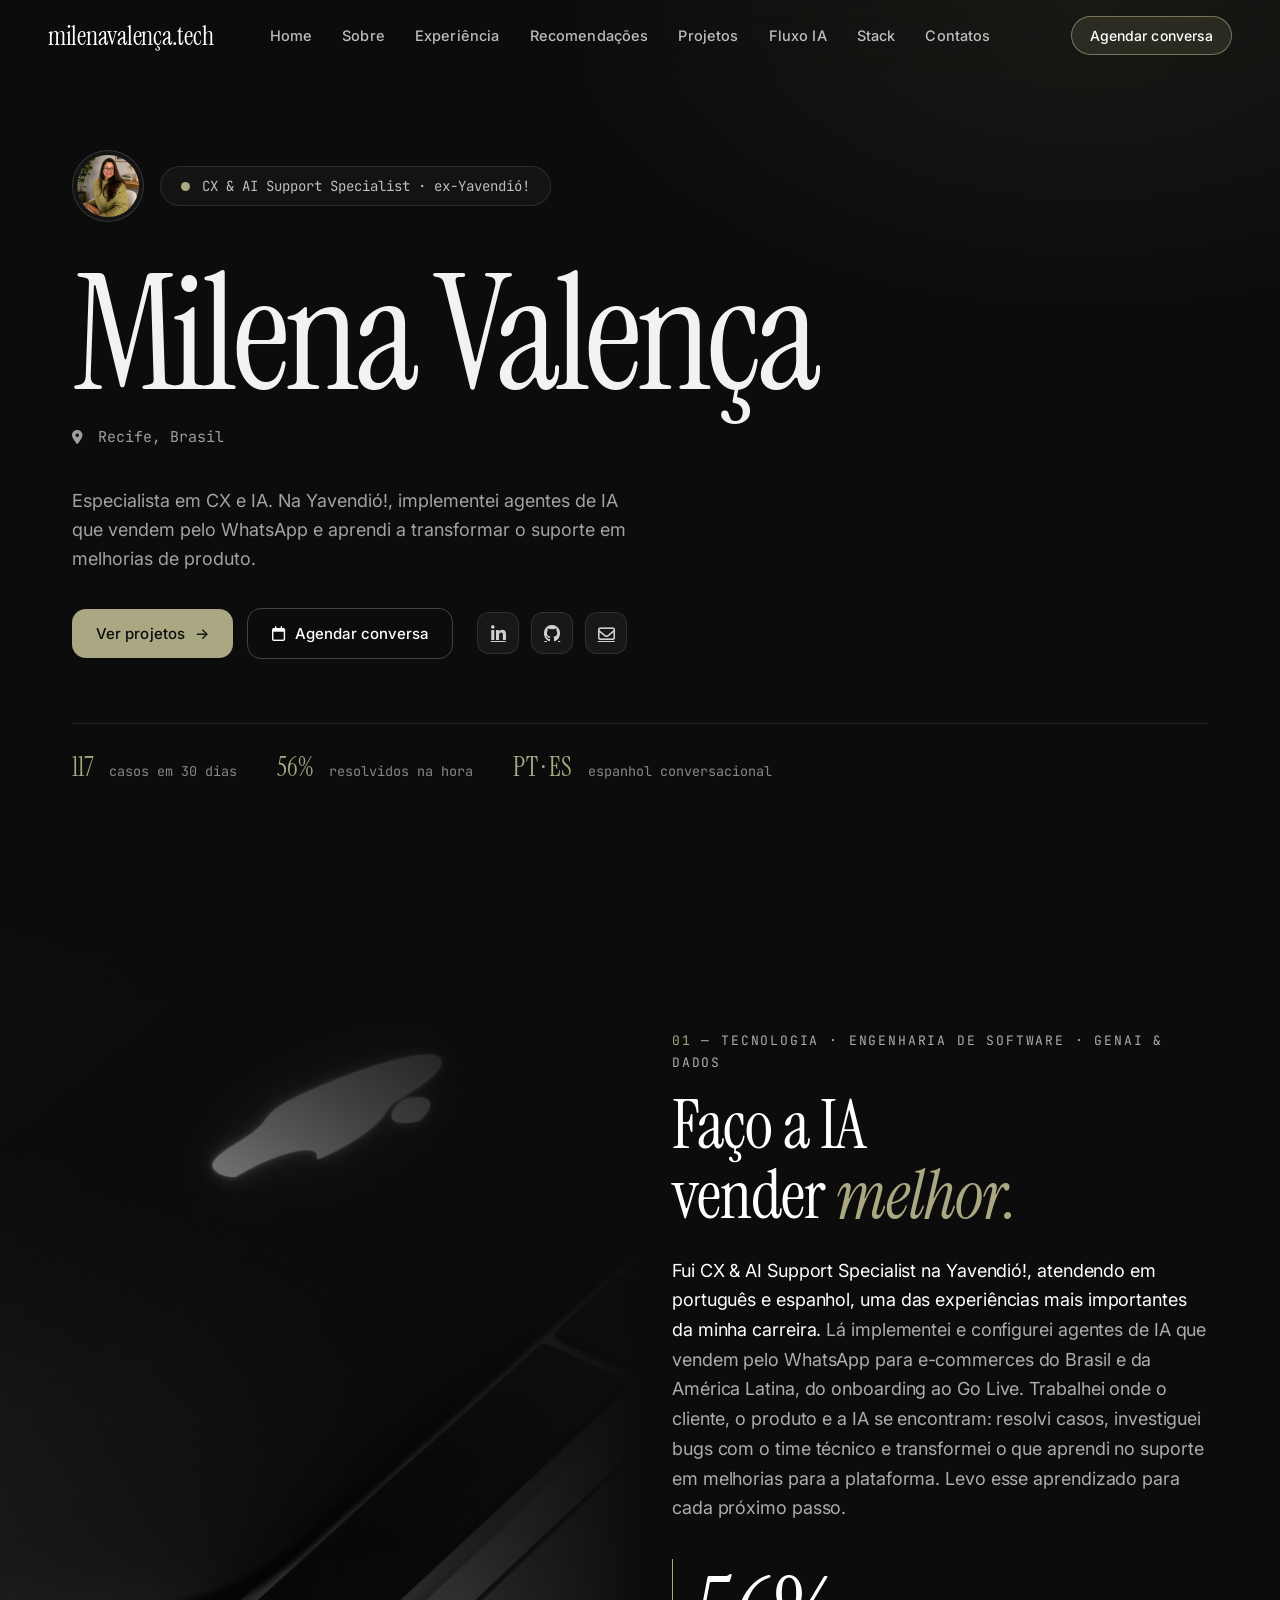
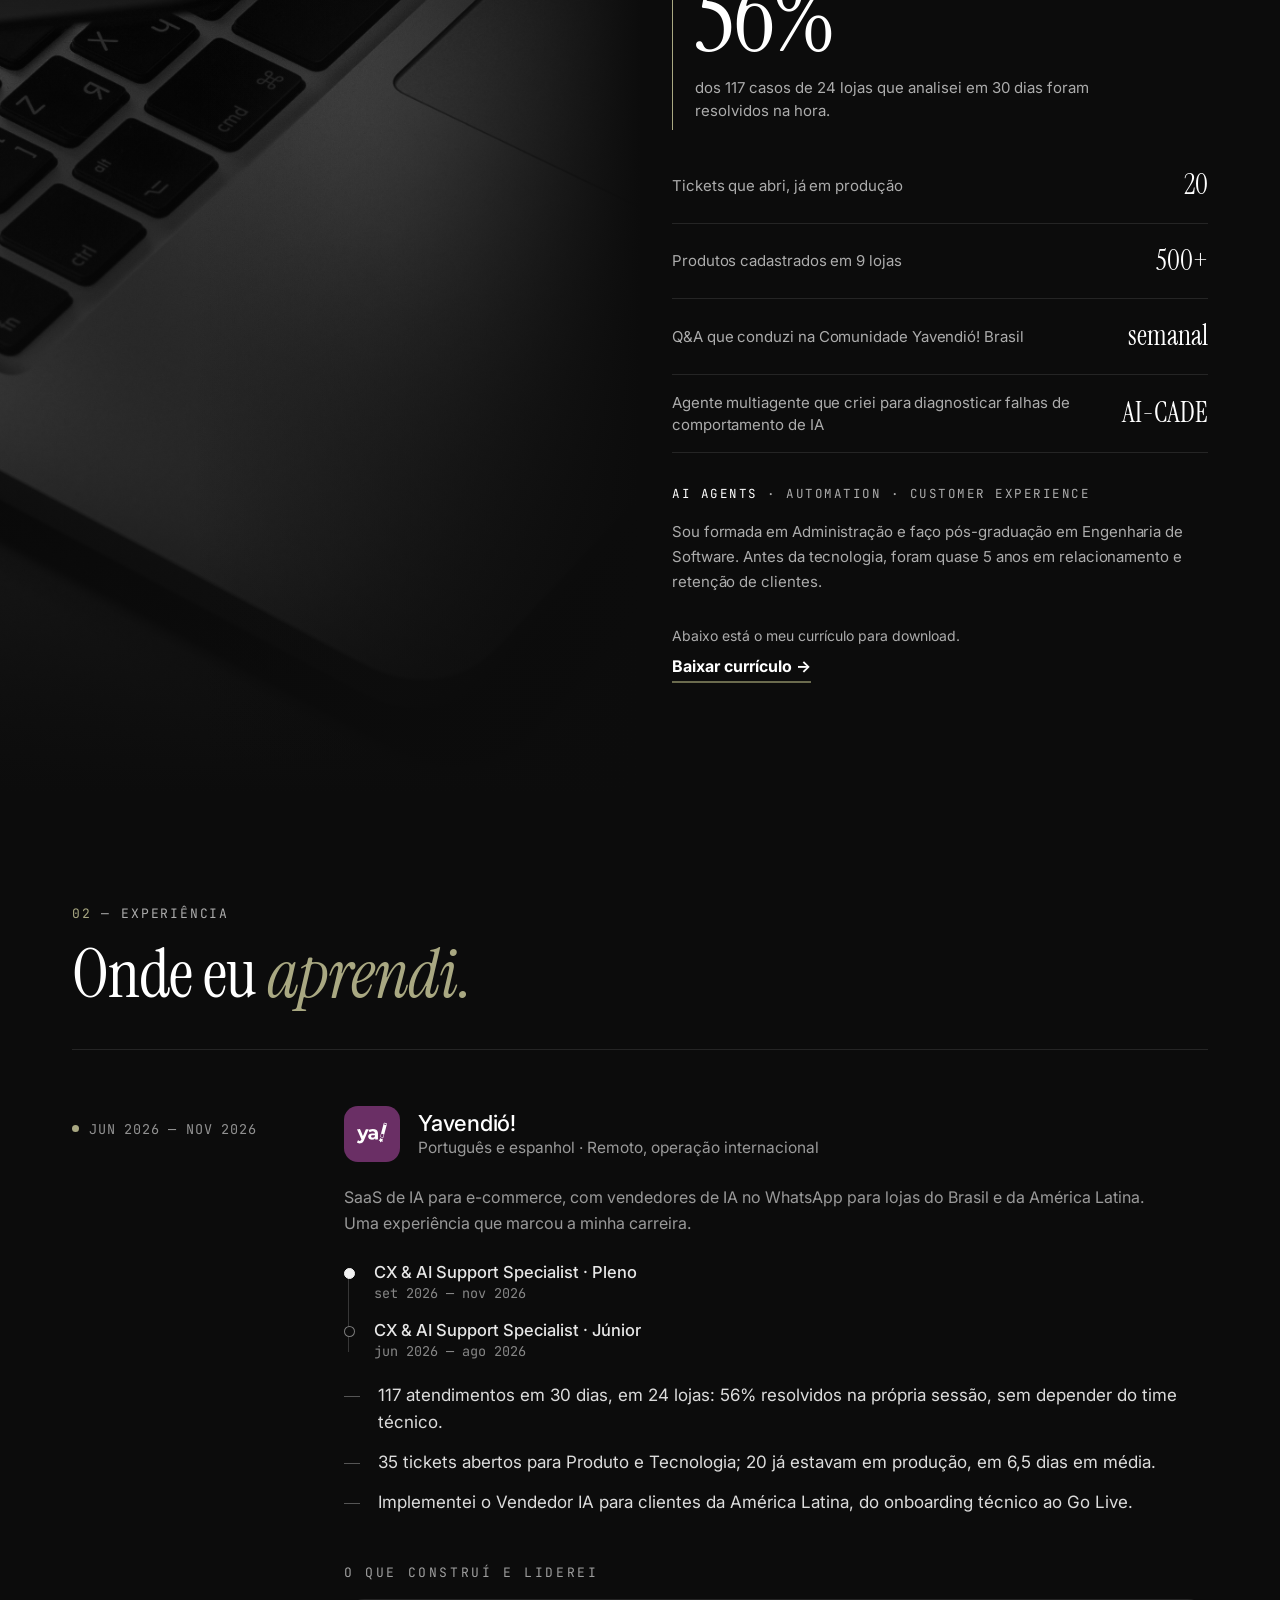
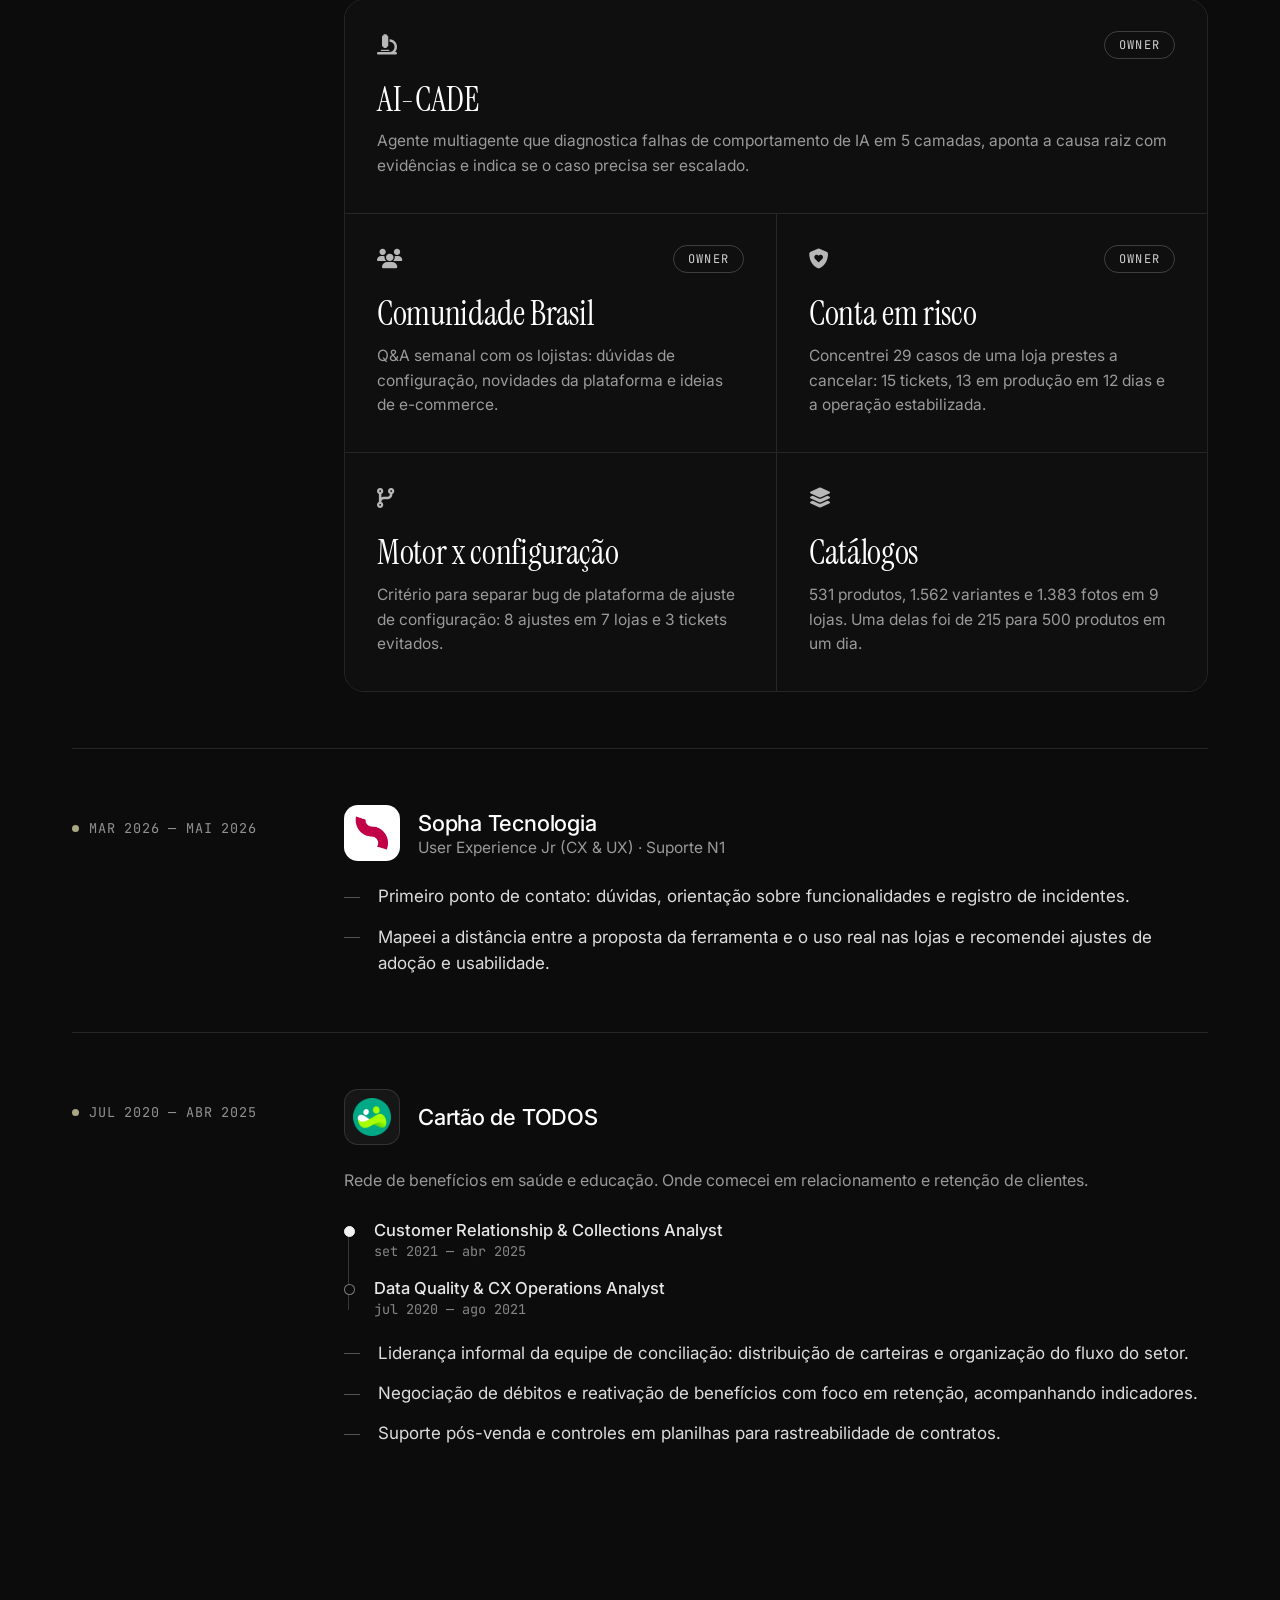
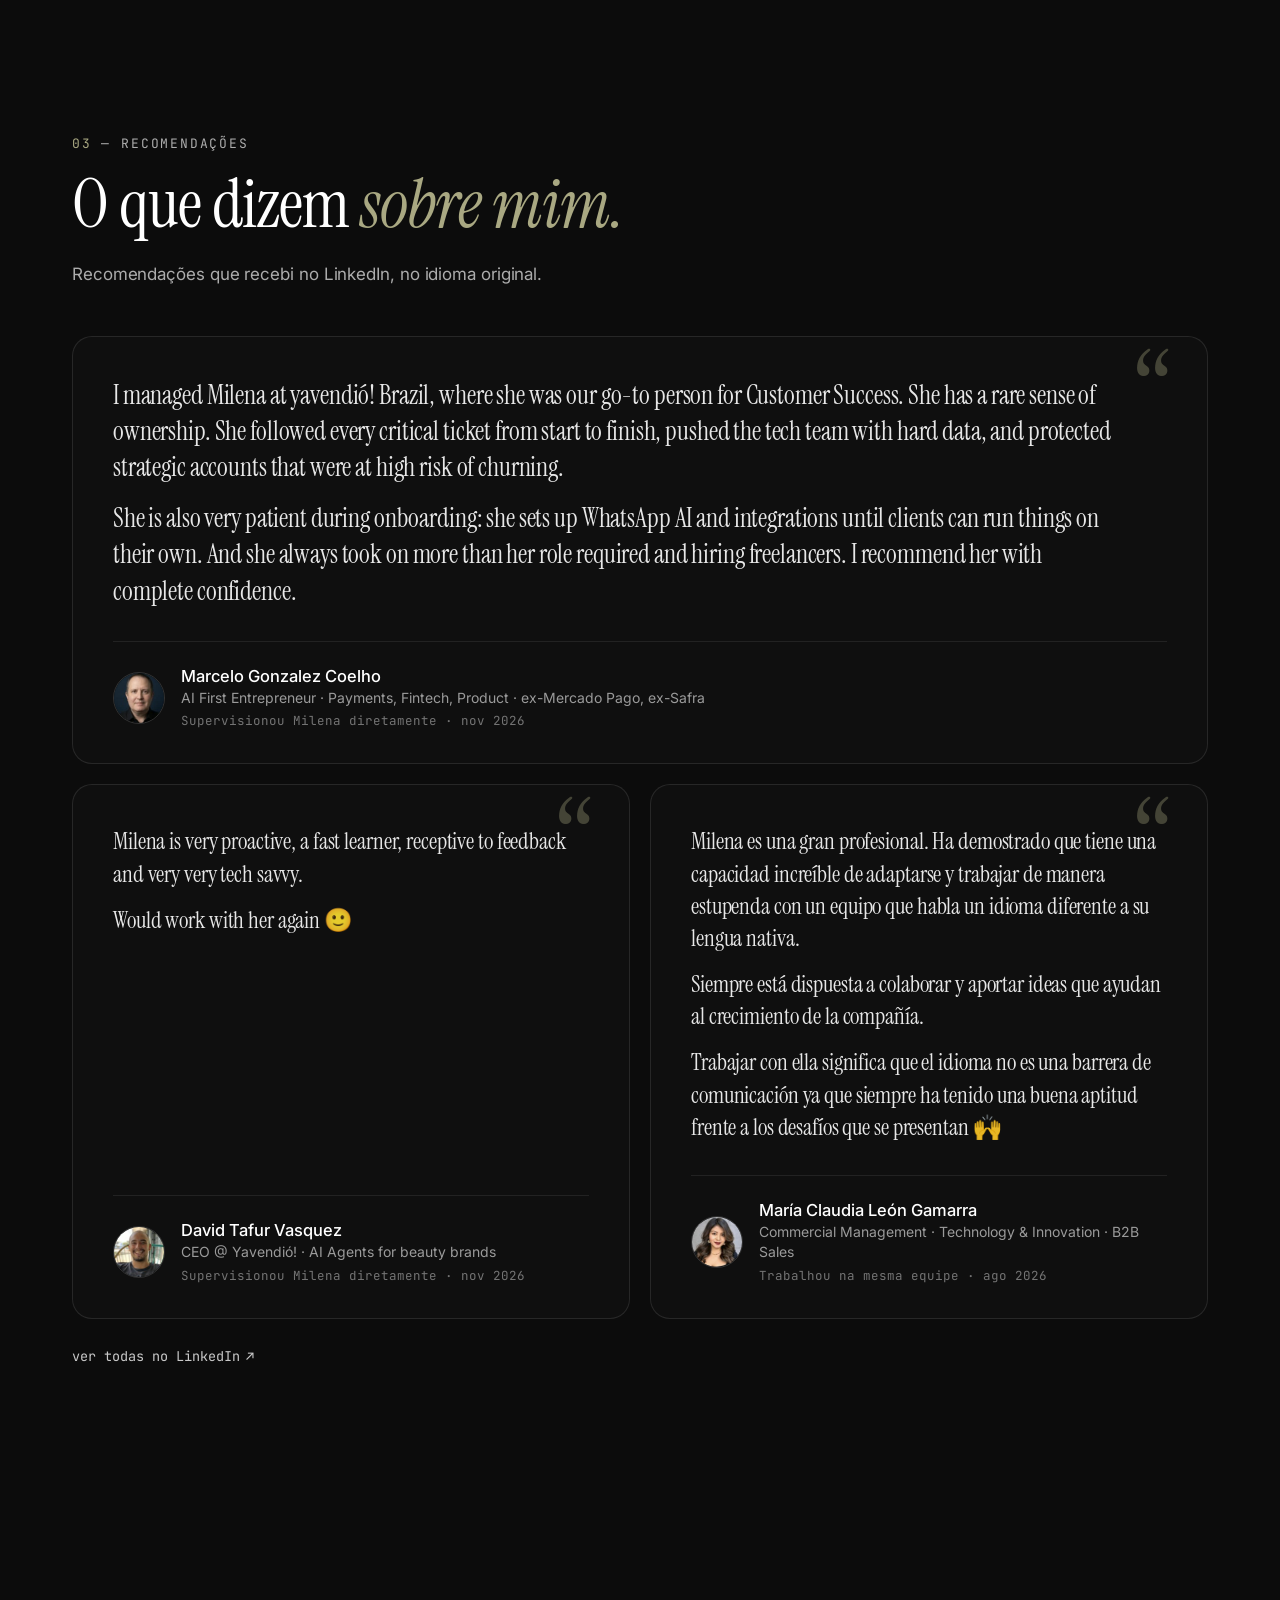
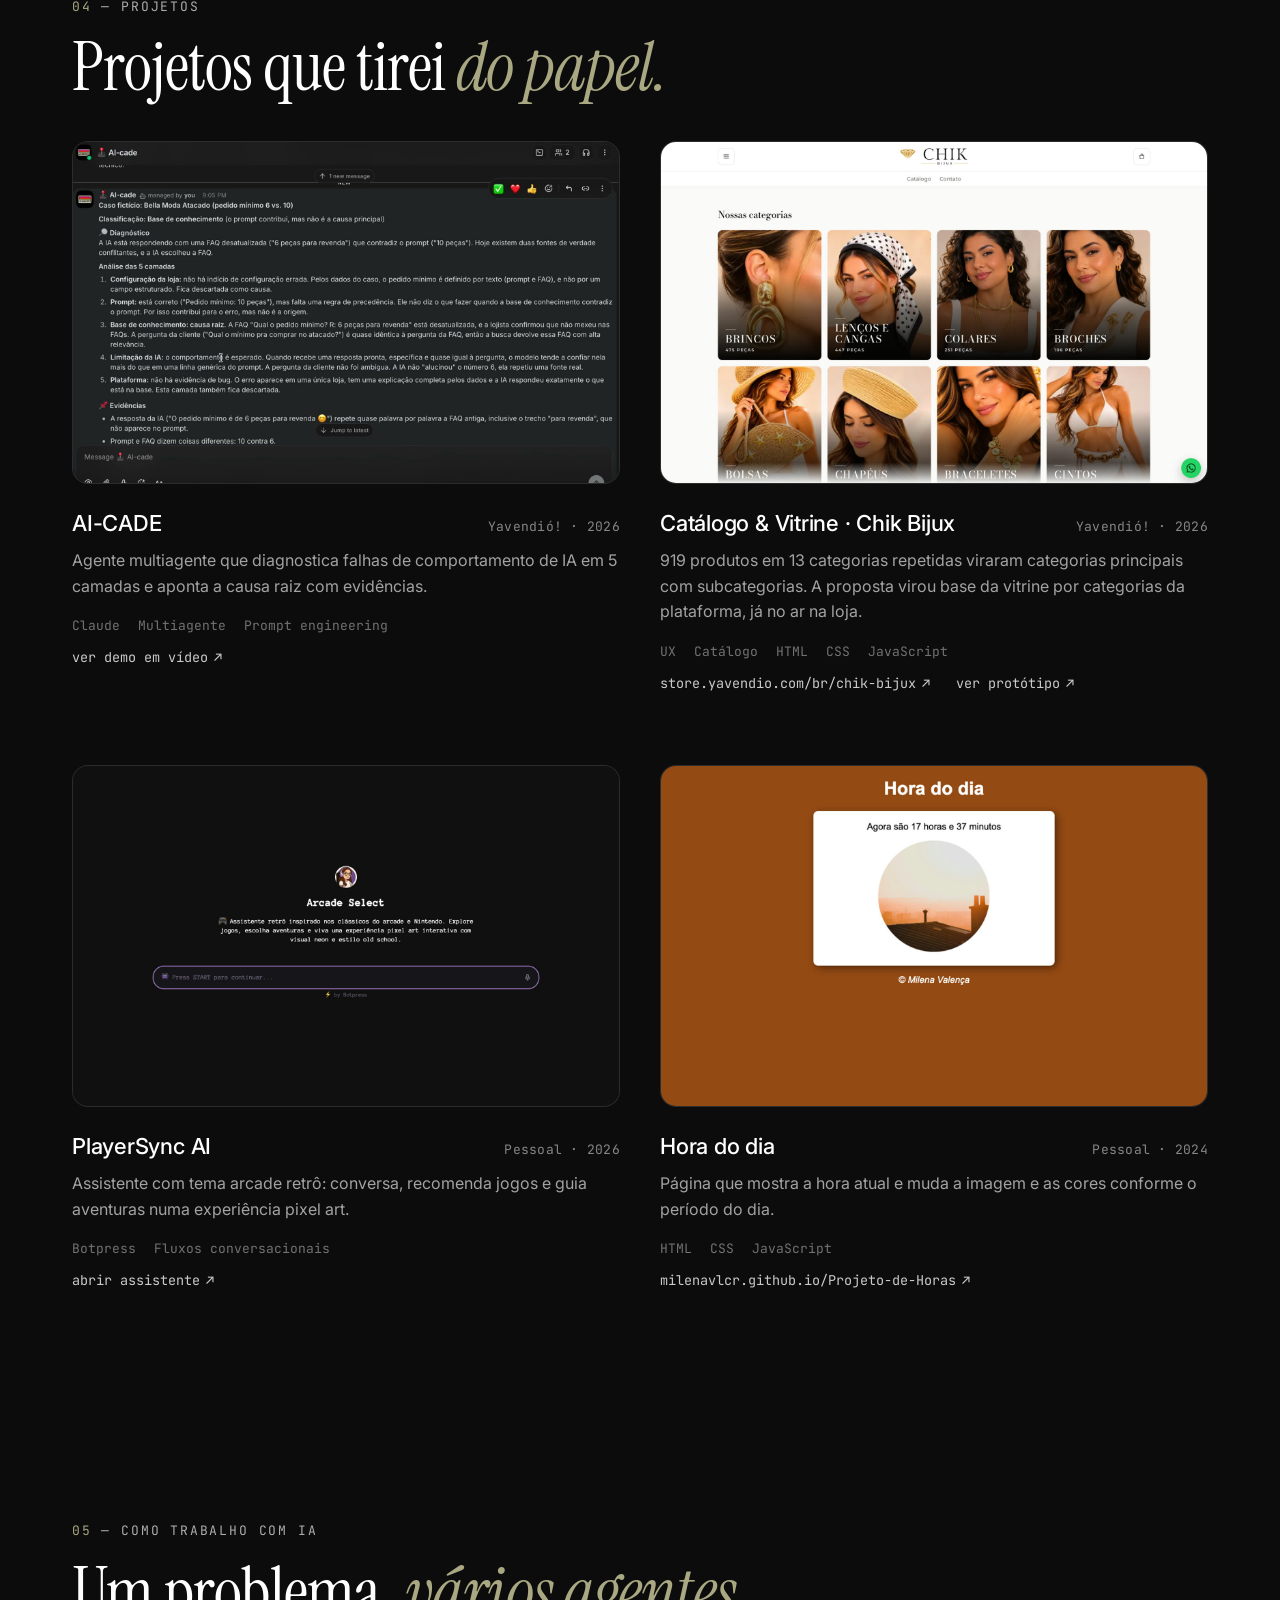
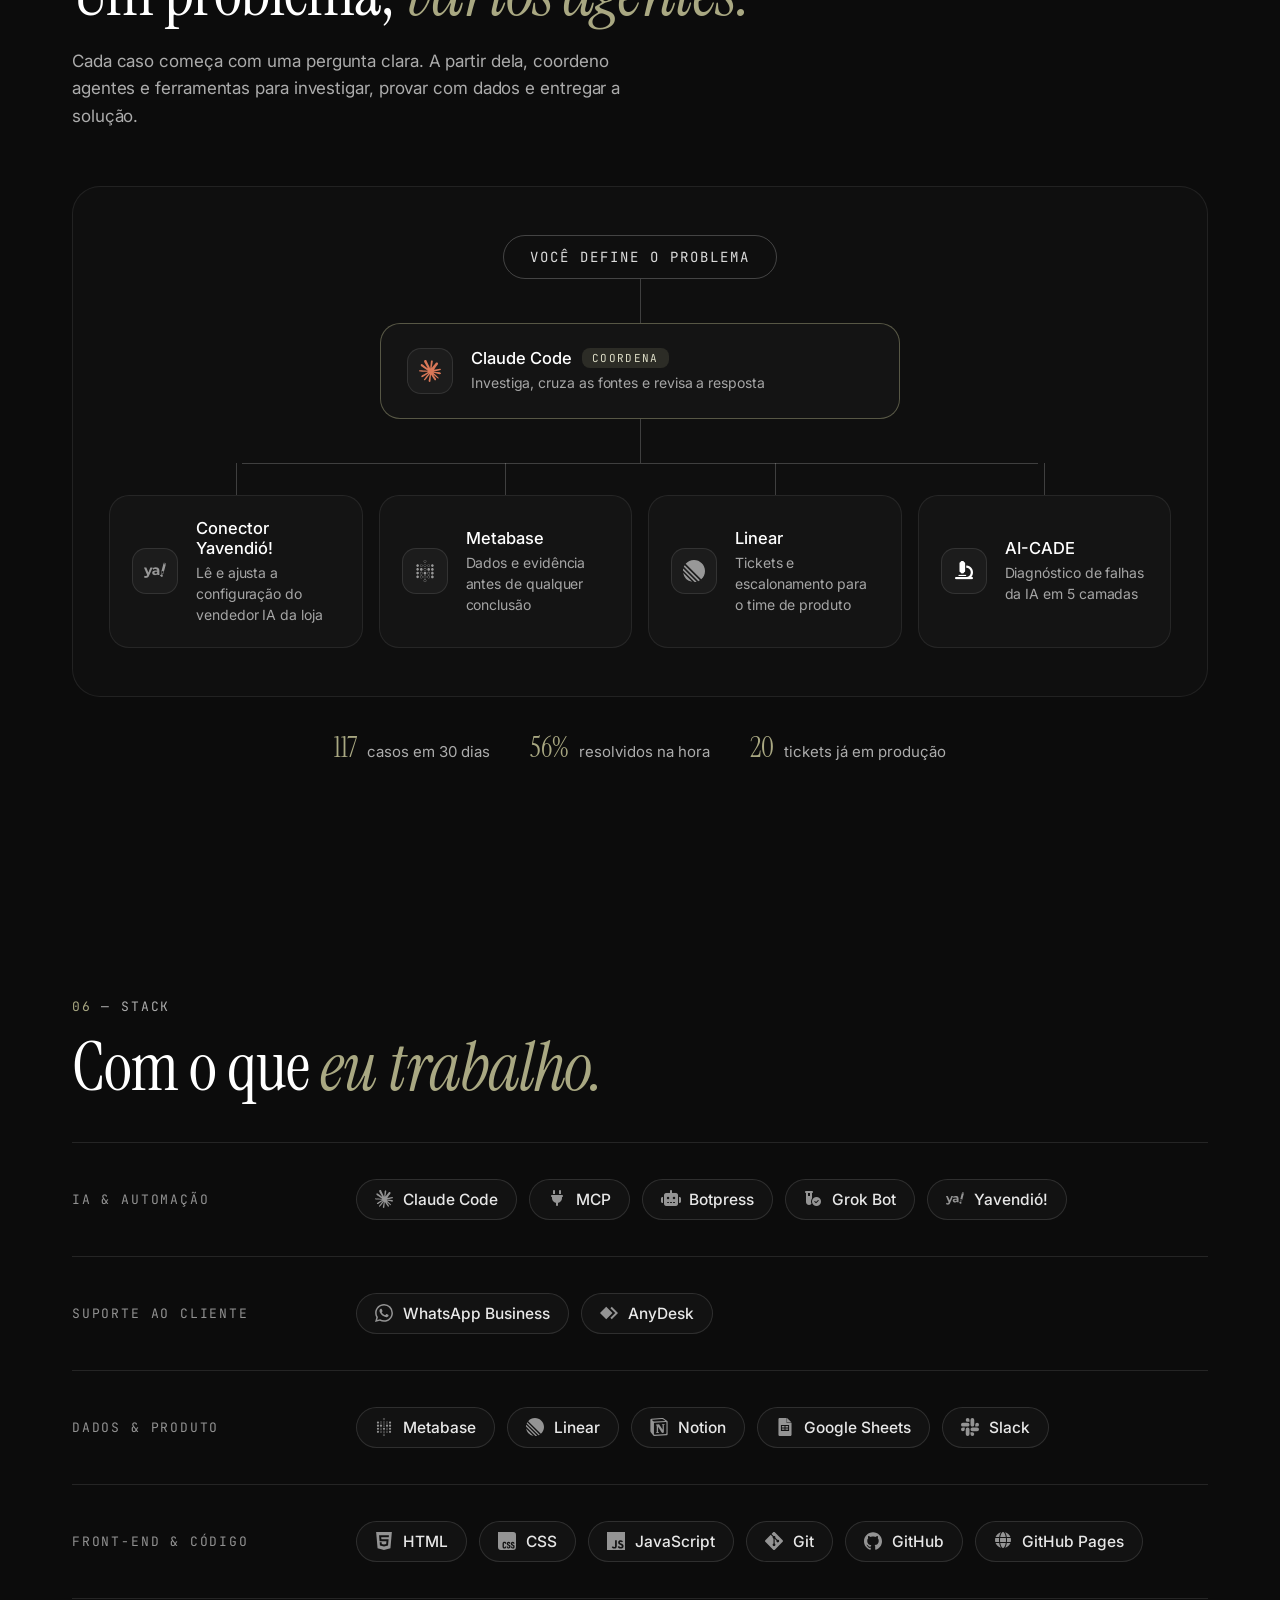
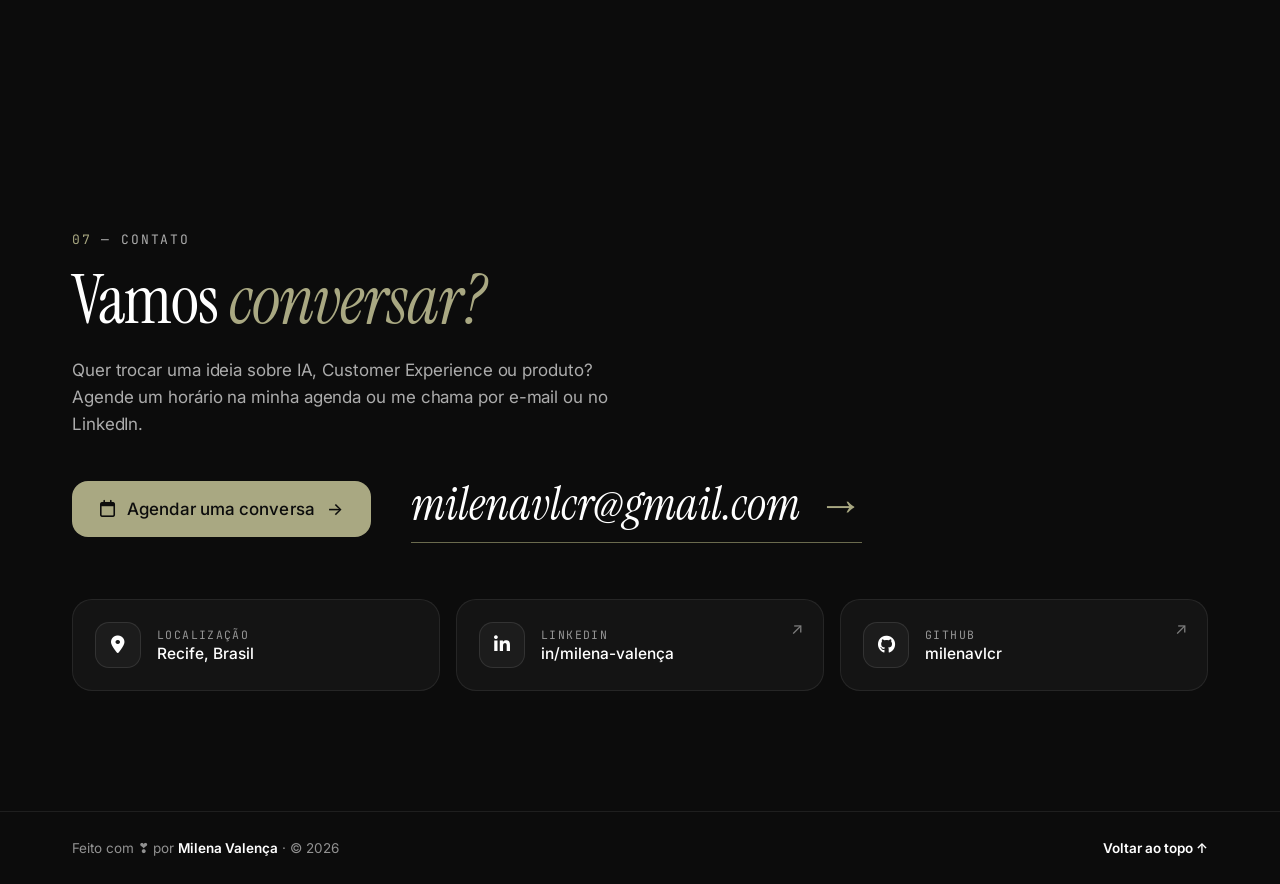
==== commit a27d2ad7: "Portfólio: espanhol conversacional no lugar de bilíngue Co-Authored-By: Claude Opus 5.5 <noreply@ant" ====
--- a/index.html
+++ b/index.html
@@ -71,7 +71,7 @@
         <ul class="hx-stats">
           <li><b>117</b> casos em 30 dias</li>
           <li><b>56%</b> resolvidos na hora</li>
-          <li><b>PT · ES</b> bilíngue</li>
+          <li><b>PT · ES</b> espanhol conversacional</li>
         </ul>
       </div>
     </section>
@@ -90,7 +90,7 @@
   <div class="about-content">
     <p class="am-eyebrow"><span>01</span> — Tecnologia · Engenharia de Software · GenAI &amp; Dados</p>
     <h2 class="am-title">Faço a IA<br>vender <em>melhor.</em></h2>
-    <p class="am-lead">Fui CX &amp; AI Support Specialist bilíngue (português e espanhol) na Yavendió!, uma das experiências mais importantes da minha carreira. <span>Lá implementei e configurei agentes de IA que vendem pelo WhatsApp para e-commerces do Brasil e da América Latina, do onboarding ao Go Live. Trabalhei onde o cliente, o produto e a IA se encontram: resolvi casos, investiguei bugs com o time técnico e transformei o que aprendi no suporte em melhorias para a plataforma. Levo esse aprendizado para cada próximo passo.</span></p>
+    <p class="am-lead">Fui CX &amp; AI Support Specialist na Yavendió!, atendendo em português e espanhol, uma das experiências mais importantes da minha carreira. <span>Lá implementei e configurei agentes de IA que vendem pelo WhatsApp para e-commerces do Brasil e da América Latina, do onboarding ao Go Live. Trabalhei onde o cliente, o produto e a IA se encontram: resolvi casos, investiguei bugs com o time técnico e transformei o que aprendi no suporte em melhorias para a plataforma. Levo esse aprendizado para cada próximo passo.</span></p>
 
     <div class="am-quote">
       <b>56%</b>
@@ -110,7 +110,7 @@
 
     <p class="am-note">Abaixo está o meu currículo para download.</p>
     <div class="am-links">
-      <a href="public/document/CV Milena Valença - Suporte e Operações SaaS.pdf" download="CV-Milena-Valença" aria-label="Baixar currículo Milena Valença">Baixar currículo →</a>
+      <a href="public/document/CV Milena Valença - Produto.pdf" download="CV-Milena-Valença-Produto" aria-label="Baixar currículo Milena Valença">Baixar currículo →</a>
     </div>
   </div>
 
@@ -132,7 +132,7 @@
             <div class="xp-logo xp-logo-ya"><img src="./assets/logos/yavendio.svg" alt="Yavendió!"></div>
             <div>
               <h3>Yavendió!</h3>
-              <p>Bilíngue (PT · ES) · Remoto, operação internacional</p>
+              <p>Português e espanhol · Remoto, operação internacional</p>
             </div>
           </div>
           <p class="xp-about">SaaS de IA para e-commerce, com vendedores de IA no WhatsApp para lojas do Brasil e da América Latina. Uma experiência que marcou a minha carreira.</p>
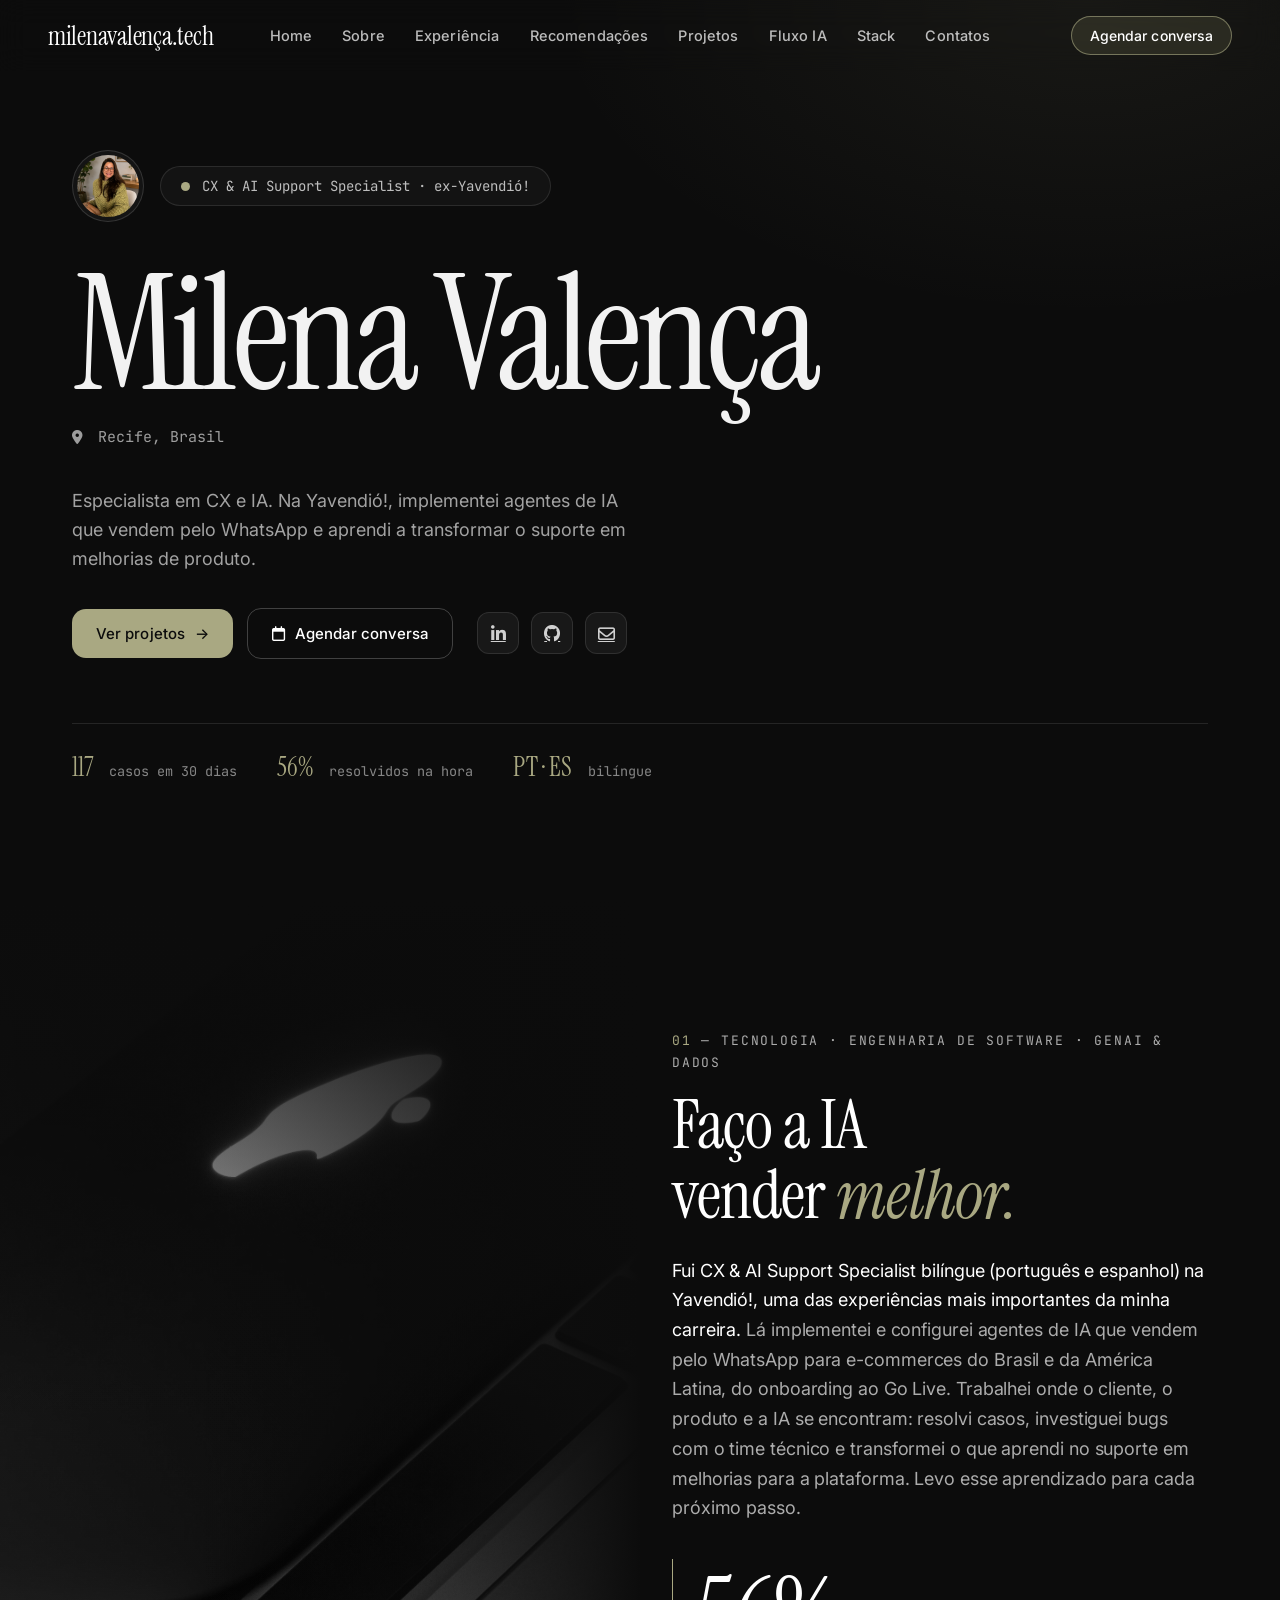
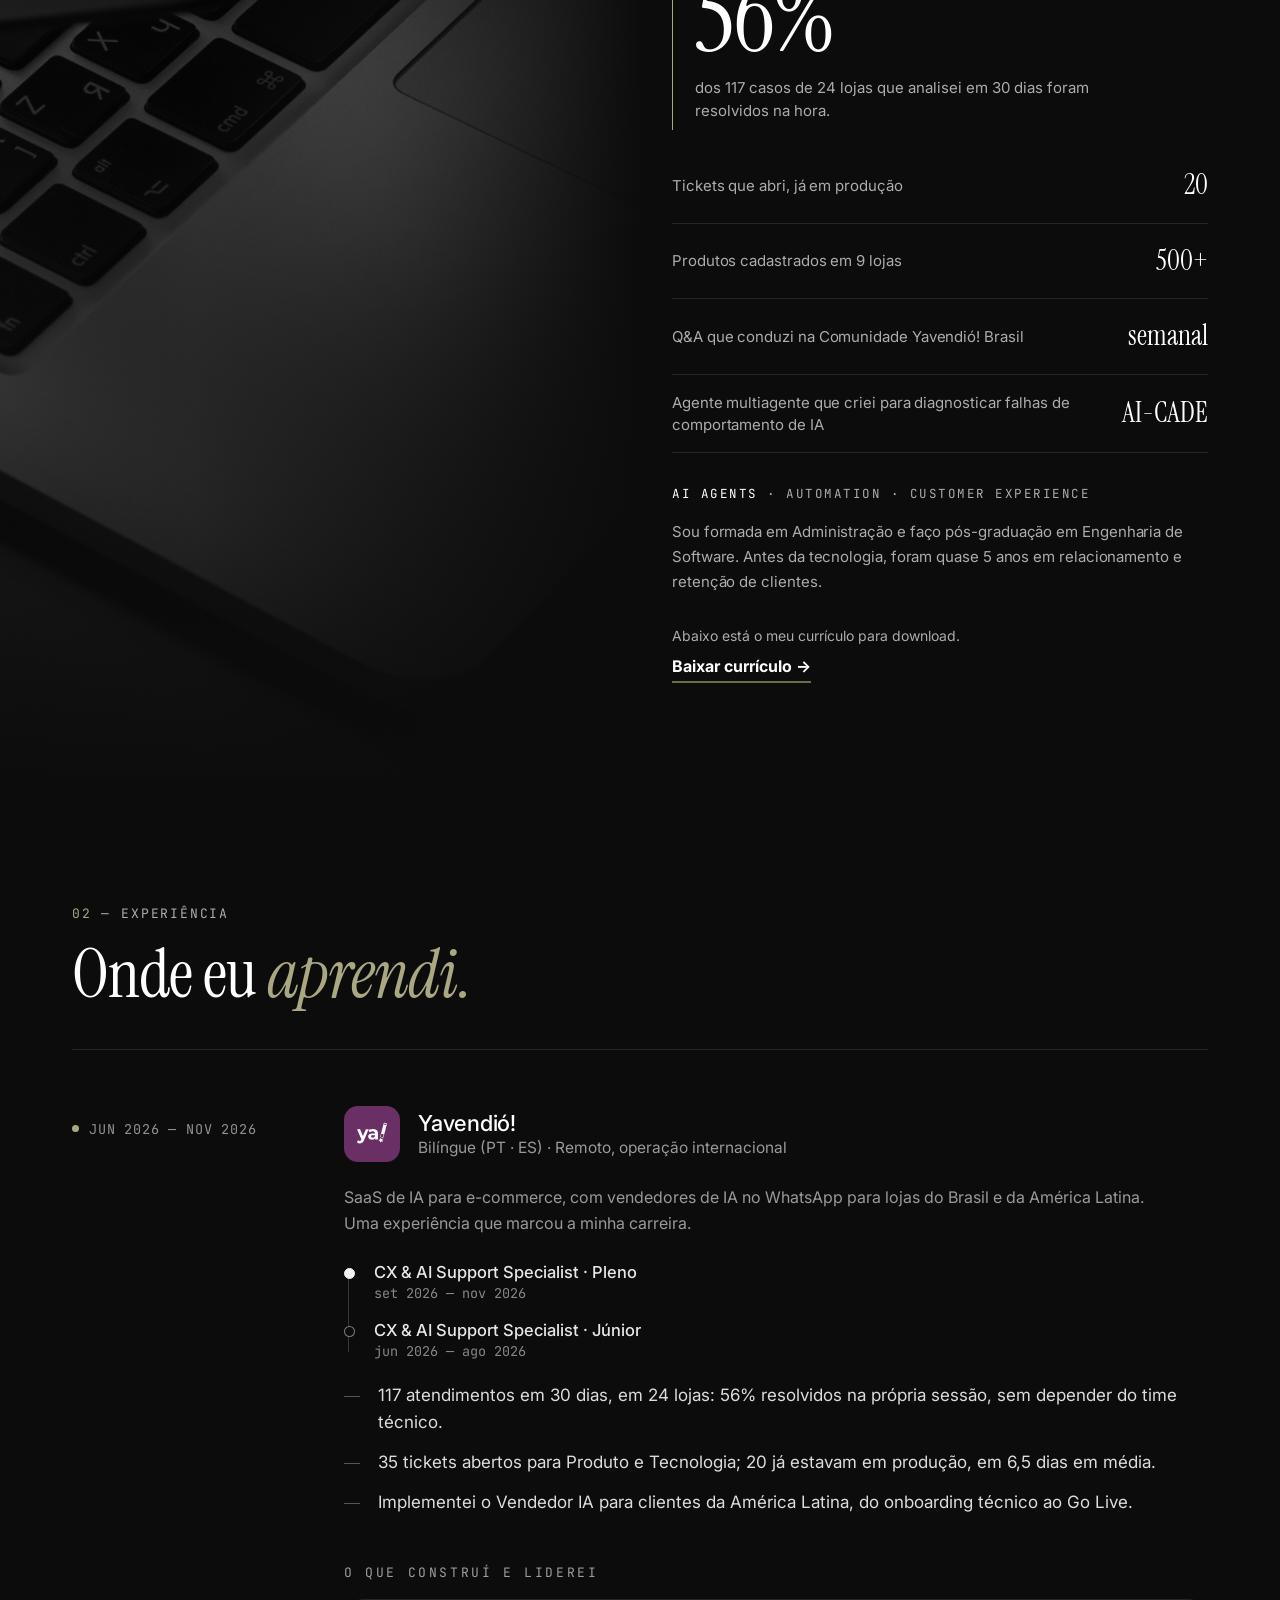
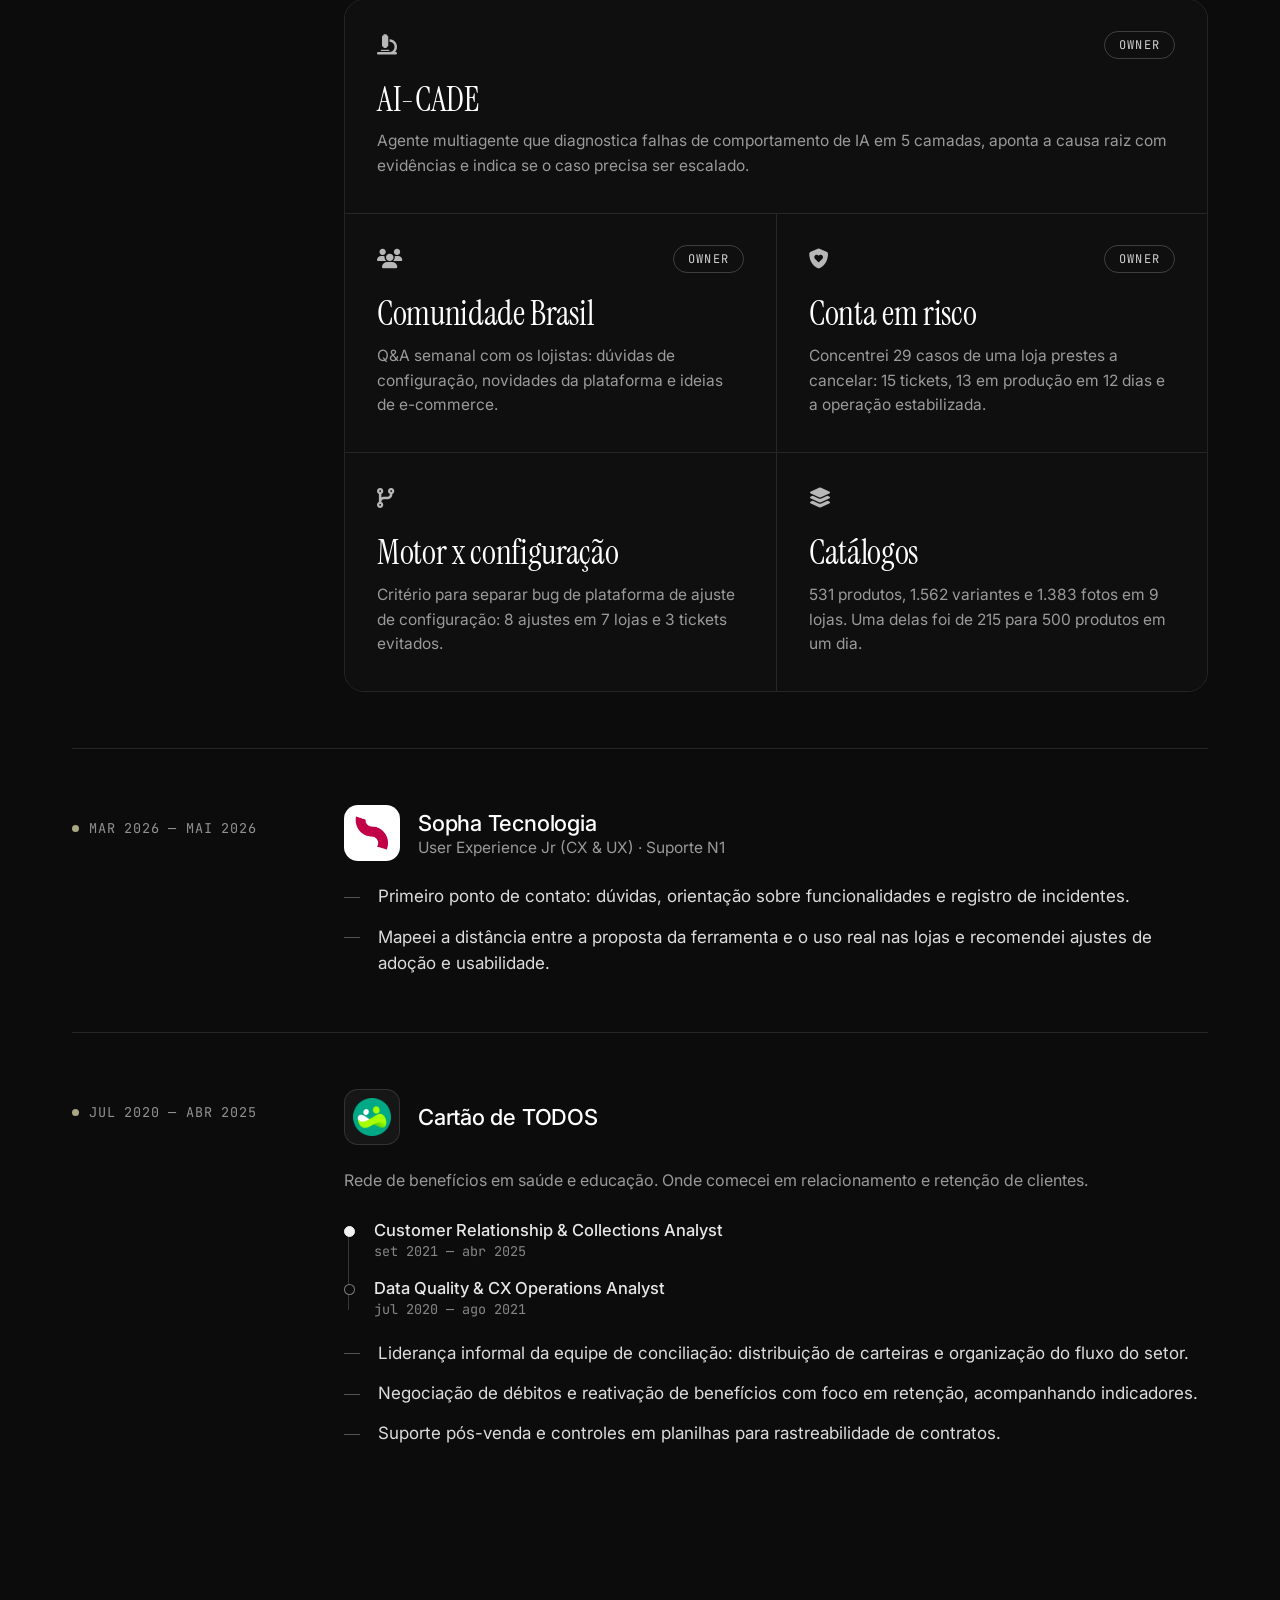
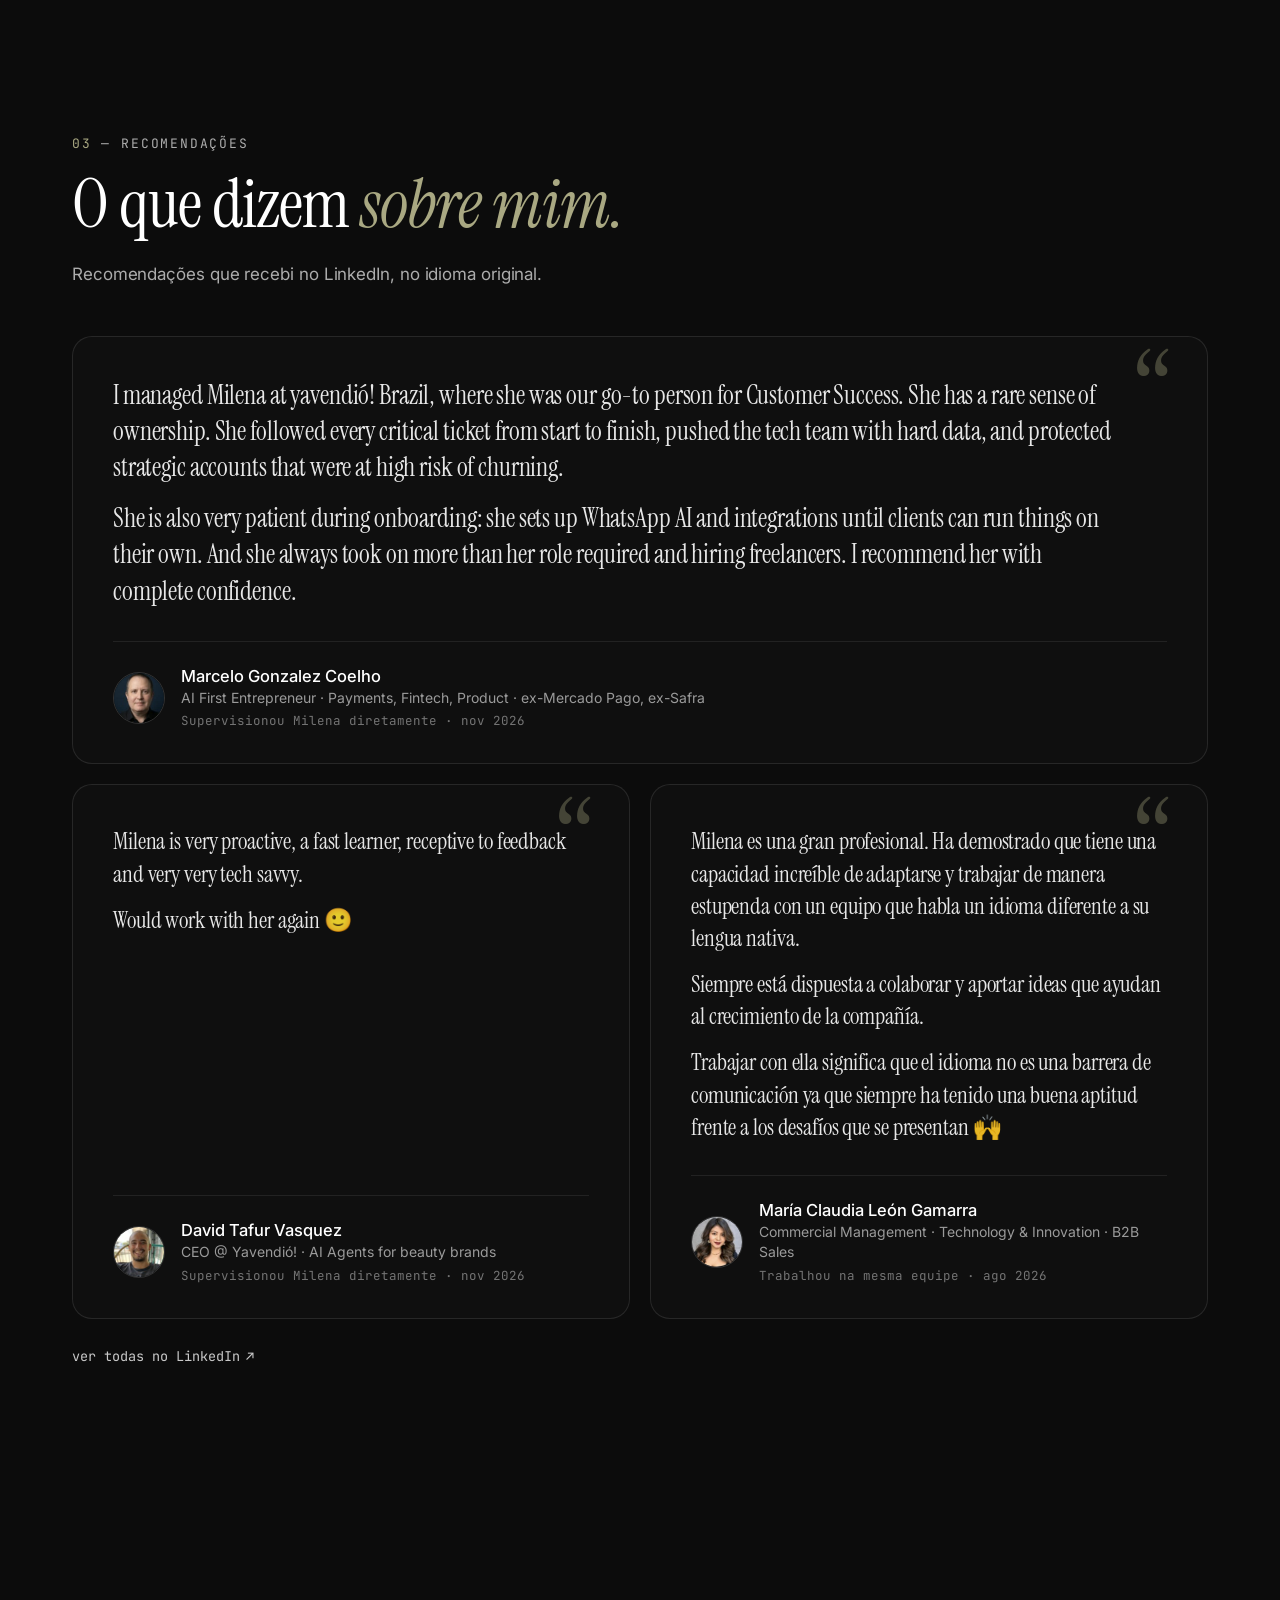
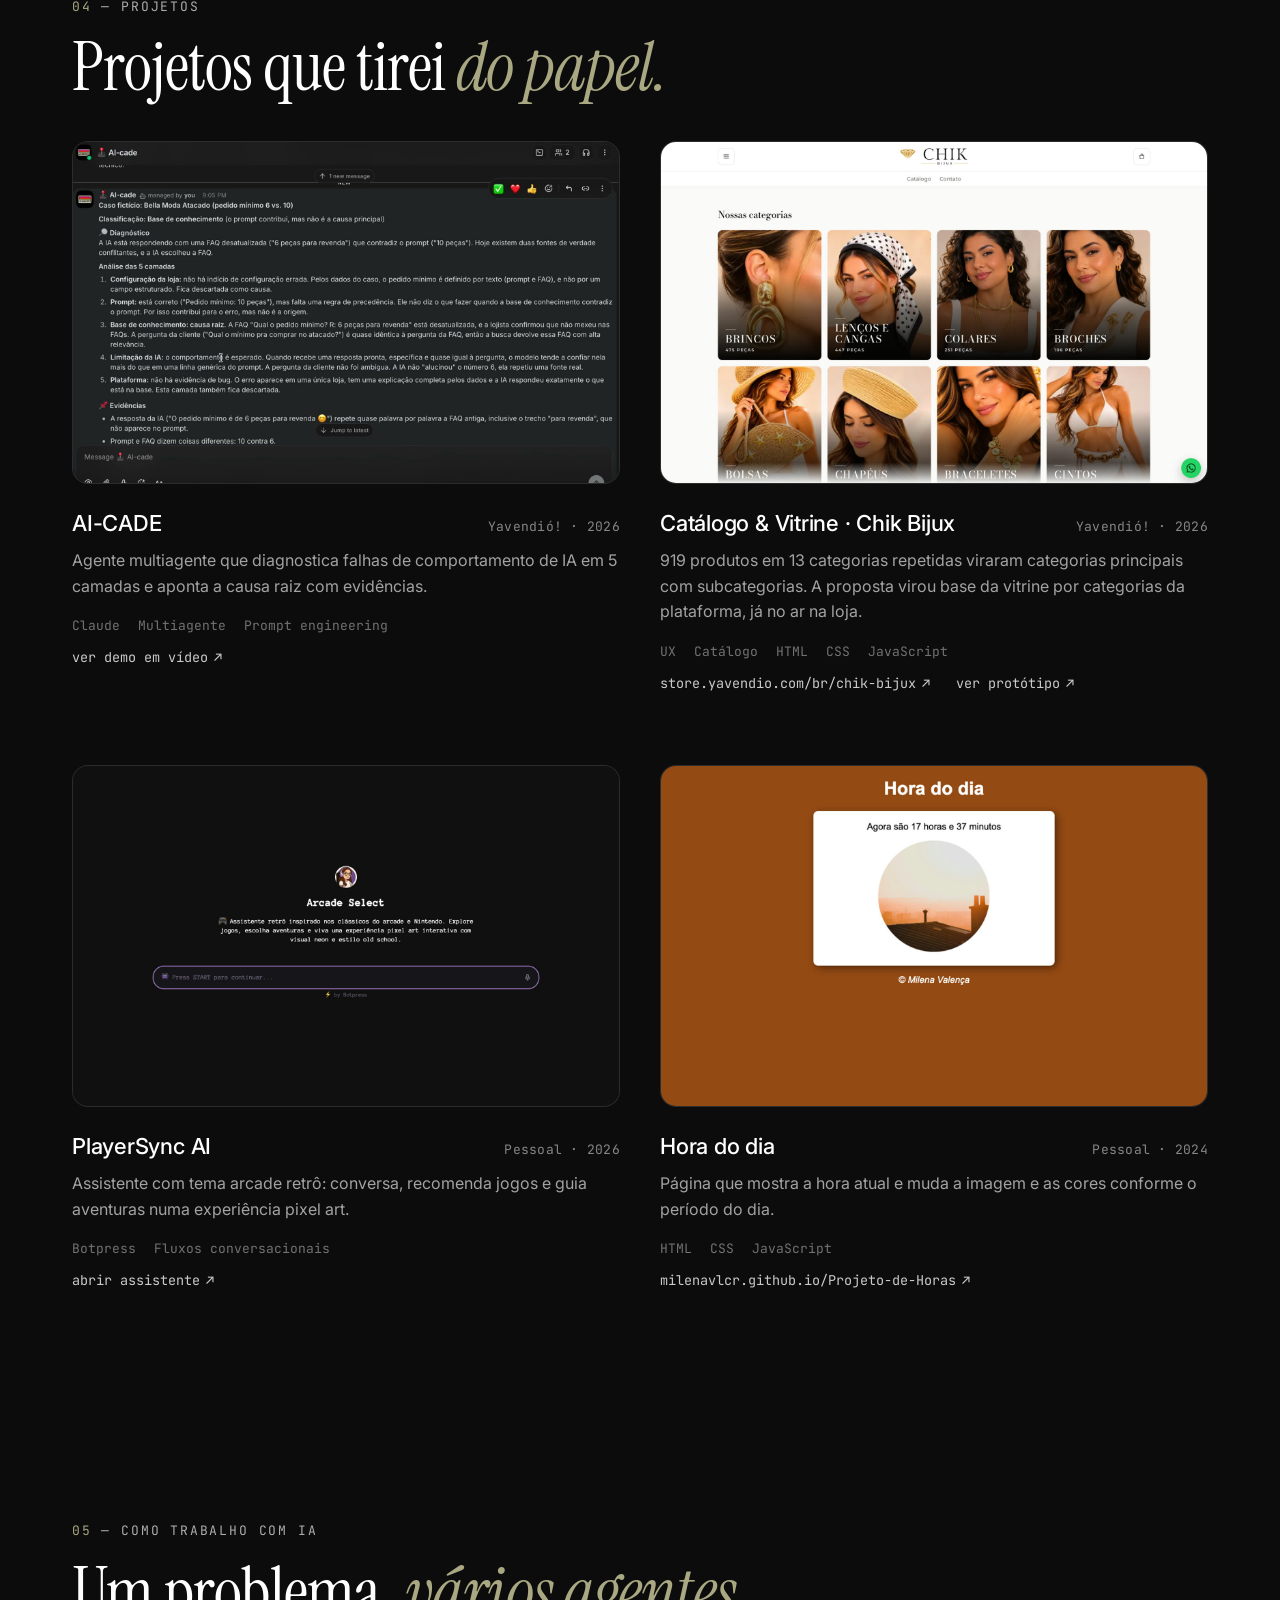
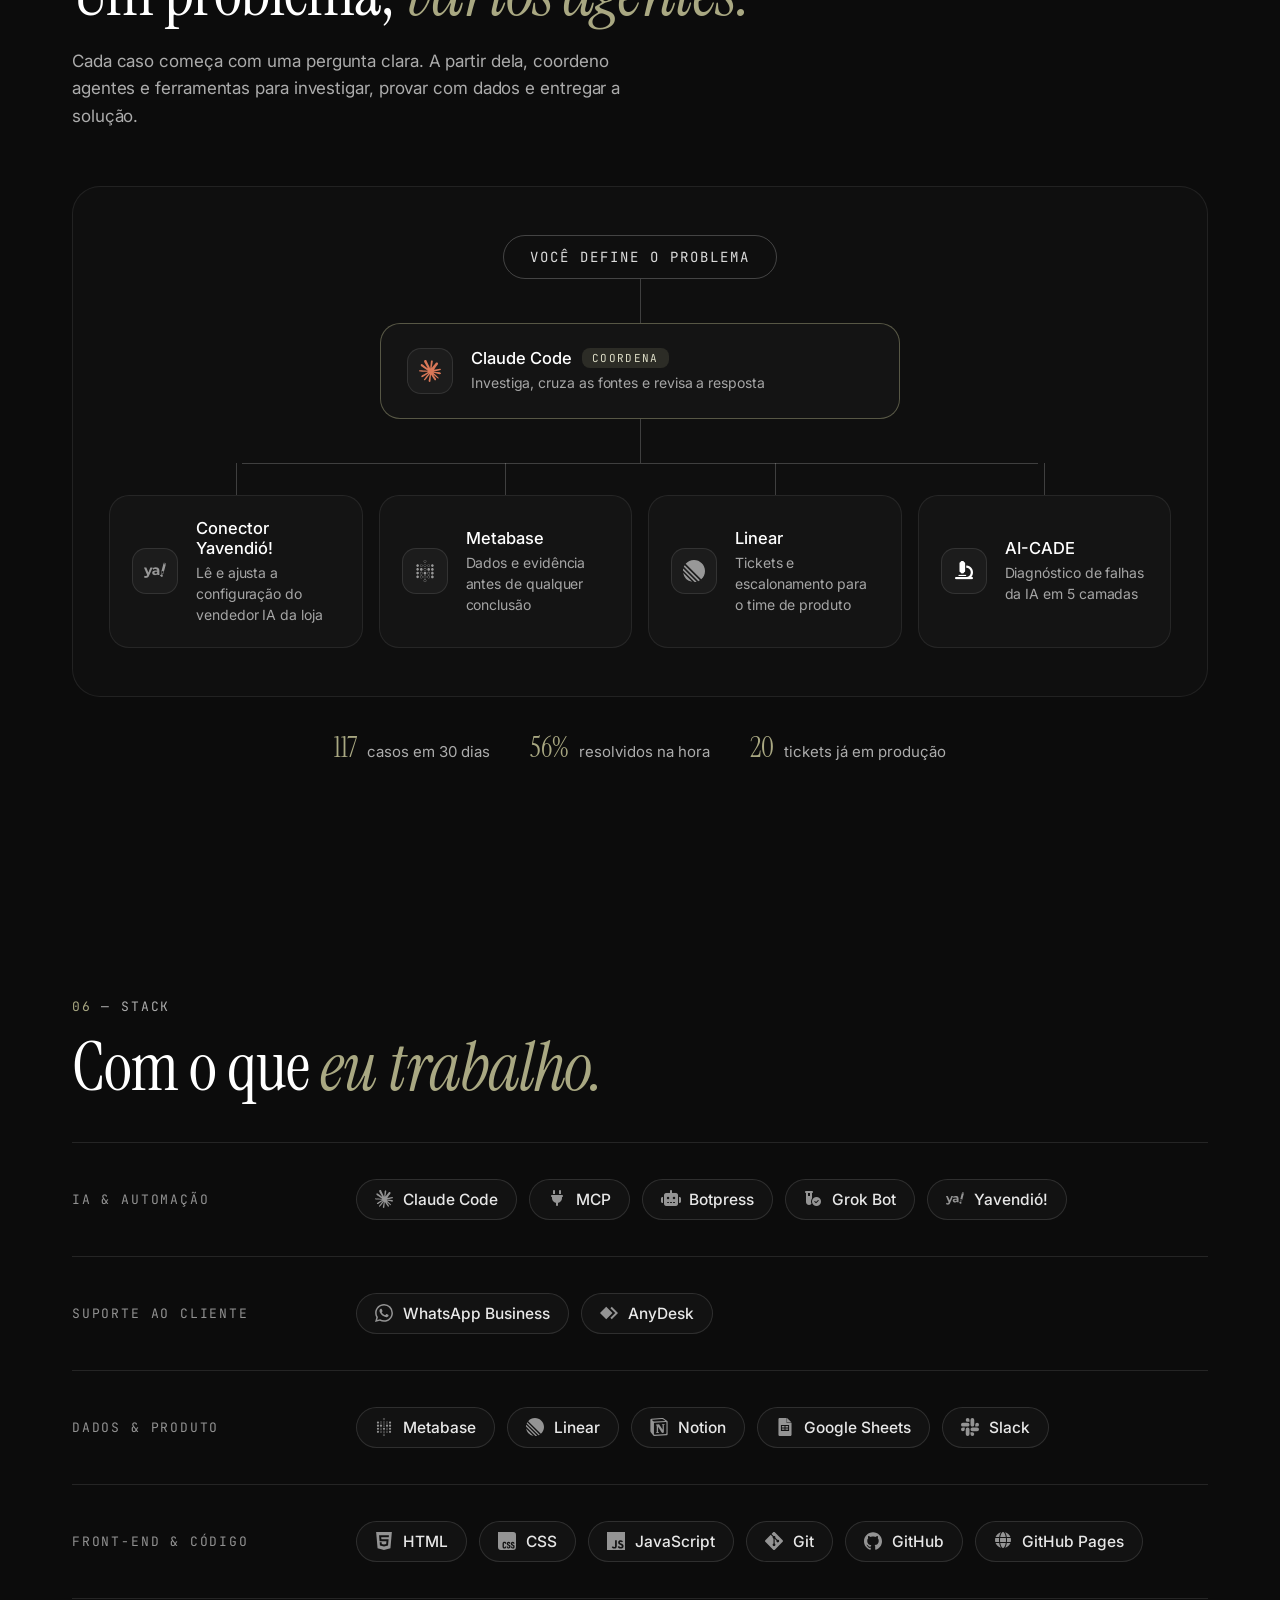
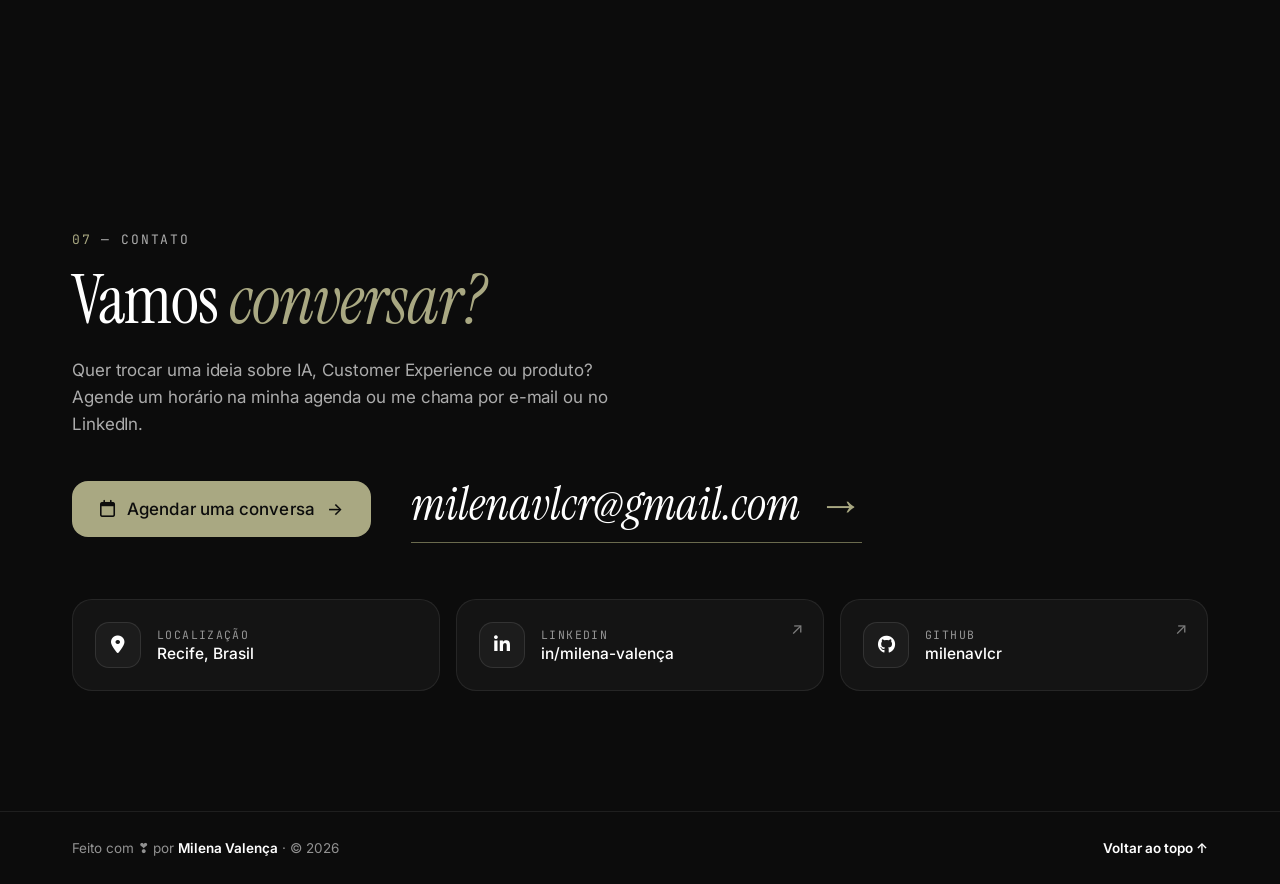
==== commit baae6dea: "Portfólio: volta a dizer bilíngue (PT · ES) Co-Authored-By: Claude Opus 5.5 <noreply@anthropic.com>" ====
--- a/index.html
+++ b/index.html
@@ -71,7 +71,7 @@
         <ul class="hx-stats">
           <li><b>117</b> casos em 30 dias</li>
           <li><b>56%</b> resolvidos na hora</li>
-          <li><b>PT · ES</b> espanhol conversacional</li>
+          <li><b>PT · ES</b> bilíngue</li>
         </ul>
       </div>
     </section>
@@ -90,7 +90,7 @@
   <div class="about-content">
     <p class="am-eyebrow"><span>01</span> — Tecnologia · Engenharia de Software · GenAI &amp; Dados</p>
     <h2 class="am-title">Faço a IA<br>vender <em>melhor.</em></h2>
-    <p class="am-lead">Fui CX &amp; AI Support Specialist na Yavendió!, atendendo em português e espanhol, uma das experiências mais importantes da minha carreira. <span>Lá implementei e configurei agentes de IA que vendem pelo WhatsApp para e-commerces do Brasil e da América Latina, do onboarding ao Go Live. Trabalhei onde o cliente, o produto e a IA se encontram: resolvi casos, investiguei bugs com o time técnico e transformei o que aprendi no suporte em melhorias para a plataforma. Levo esse aprendizado para cada próximo passo.</span></p>
+    <p class="am-lead">Fui CX &amp; AI Support Specialist bilíngue (português e espanhol) na Yavendió!, uma das experiências mais importantes da minha carreira. <span>Lá implementei e configurei agentes de IA que vendem pelo WhatsApp para e-commerces do Brasil e da América Latina, do onboarding ao Go Live. Trabalhei onde o cliente, o produto e a IA se encontram: resolvi casos, investiguei bugs com o time técnico e transformei o que aprendi no suporte em melhorias para a plataforma. Levo esse aprendizado para cada próximo passo.</span></p>
 
     <div class="am-quote">
       <b>56%</b>
@@ -132,7 +132,7 @@
             <div class="xp-logo xp-logo-ya"><img src="./assets/logos/yavendio.svg" alt="Yavendió!"></div>
             <div>
               <h3>Yavendió!</h3>
-              <p>Português e espanhol · Remoto, operação internacional</p>
+              <p>Bilíngue (PT · ES) · Remoto, operação internacional</p>
             </div>
           </div>
           <p class="xp-about">SaaS de IA para e-commerce, com vendedores de IA no WhatsApp para lojas do Brasil e da América Latina. Uma experiência que marcou a minha carreira.</p>
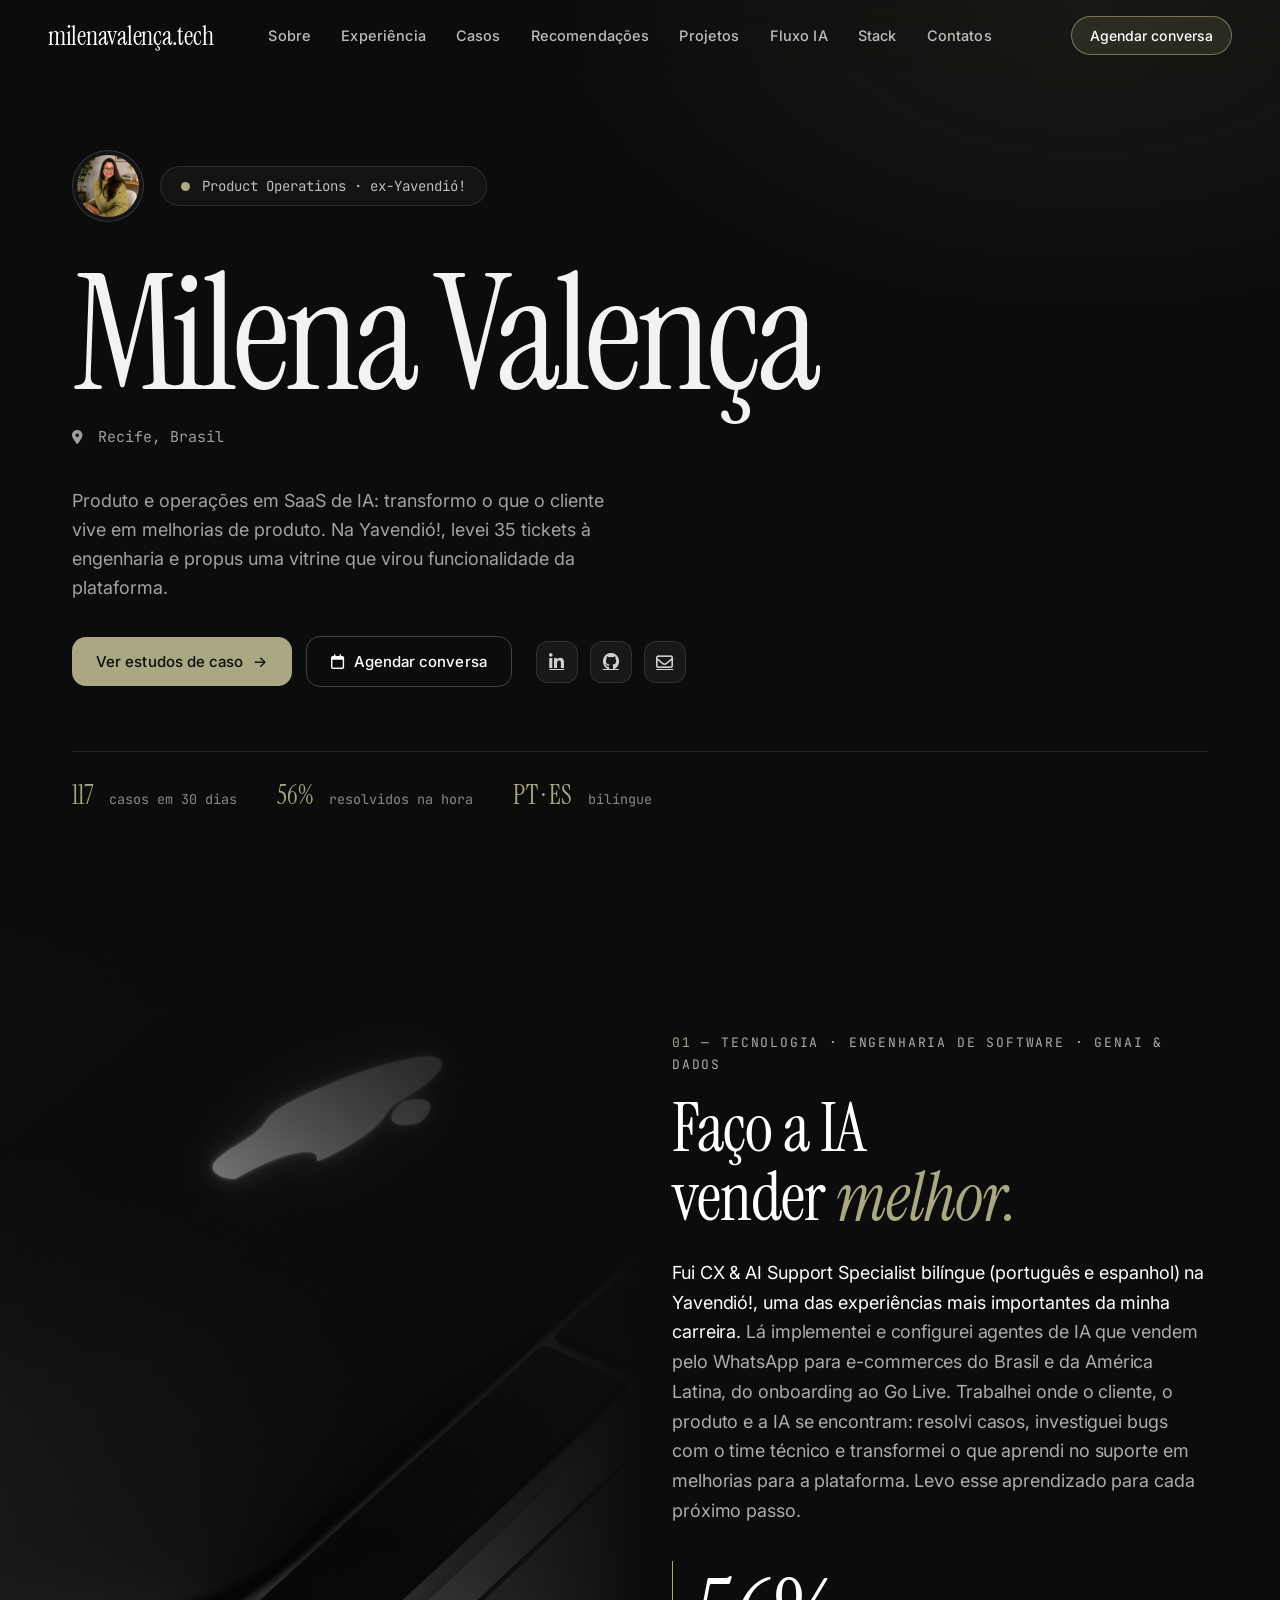
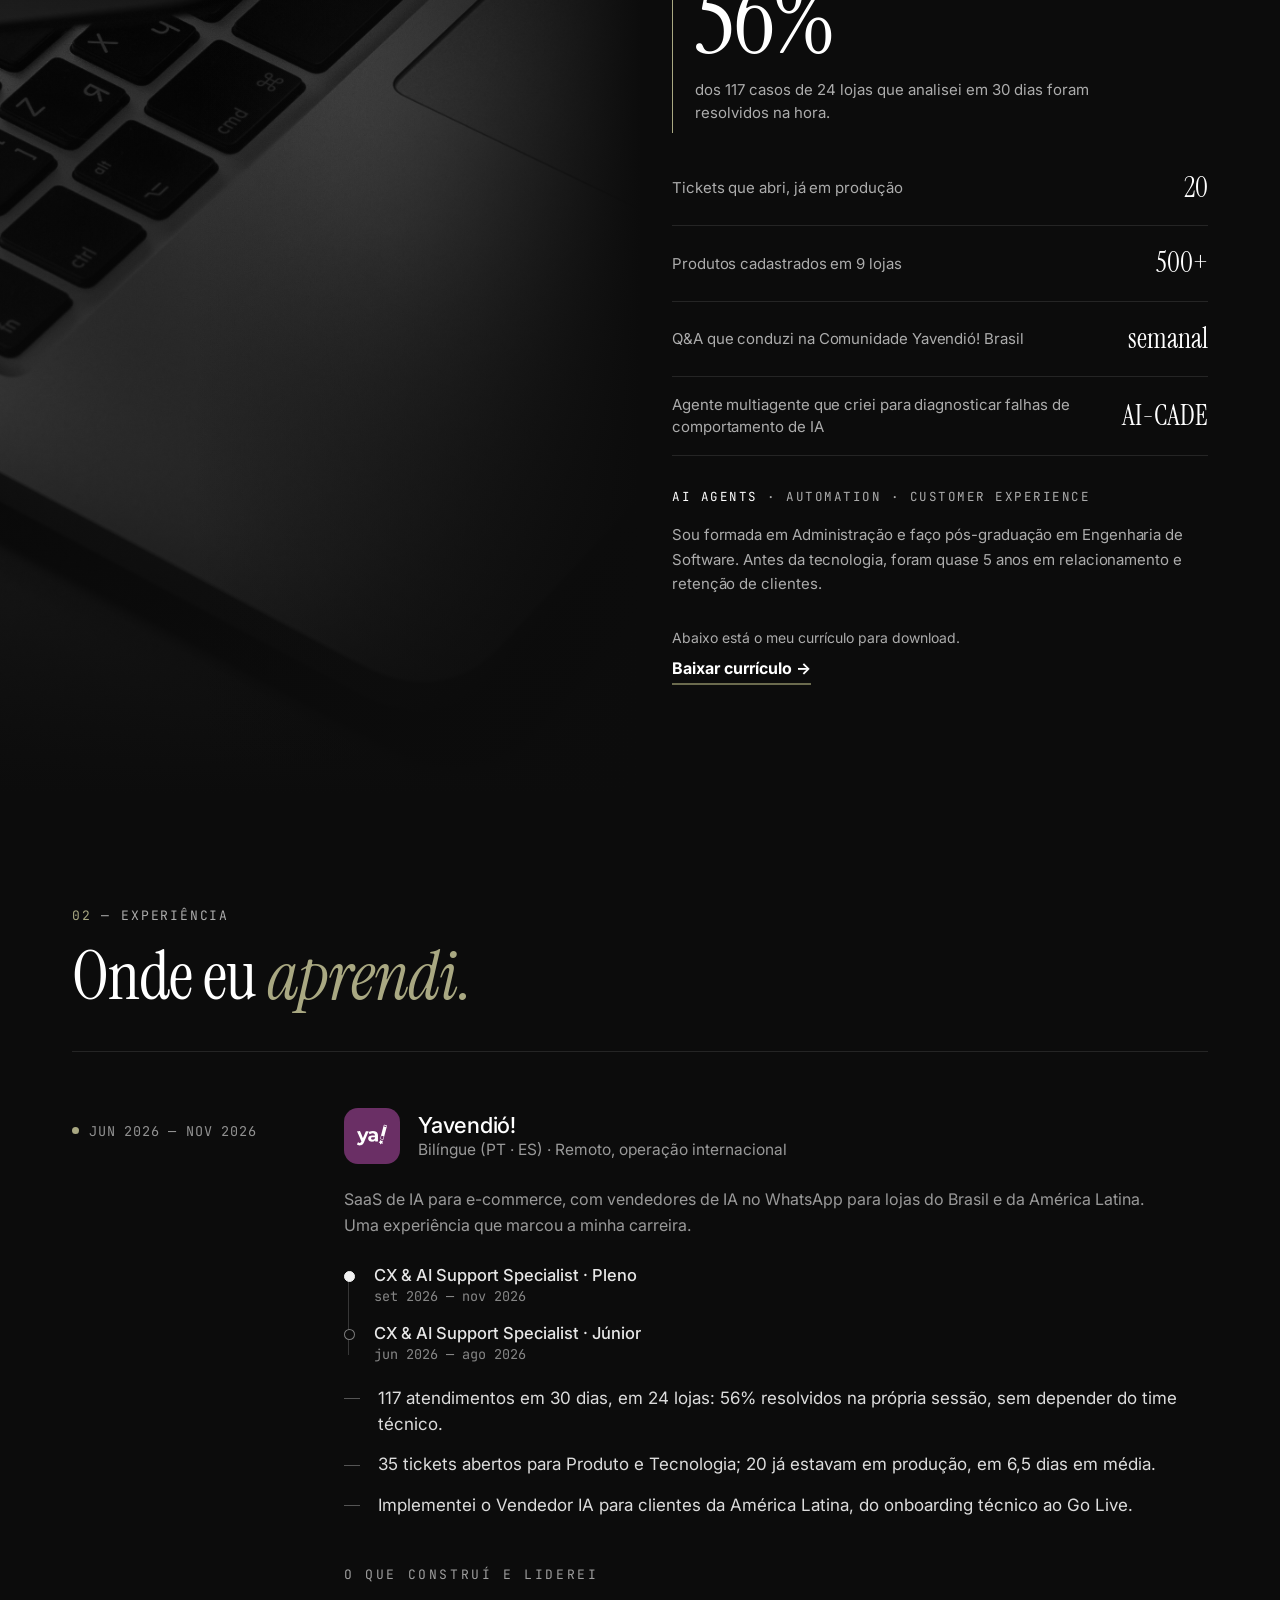
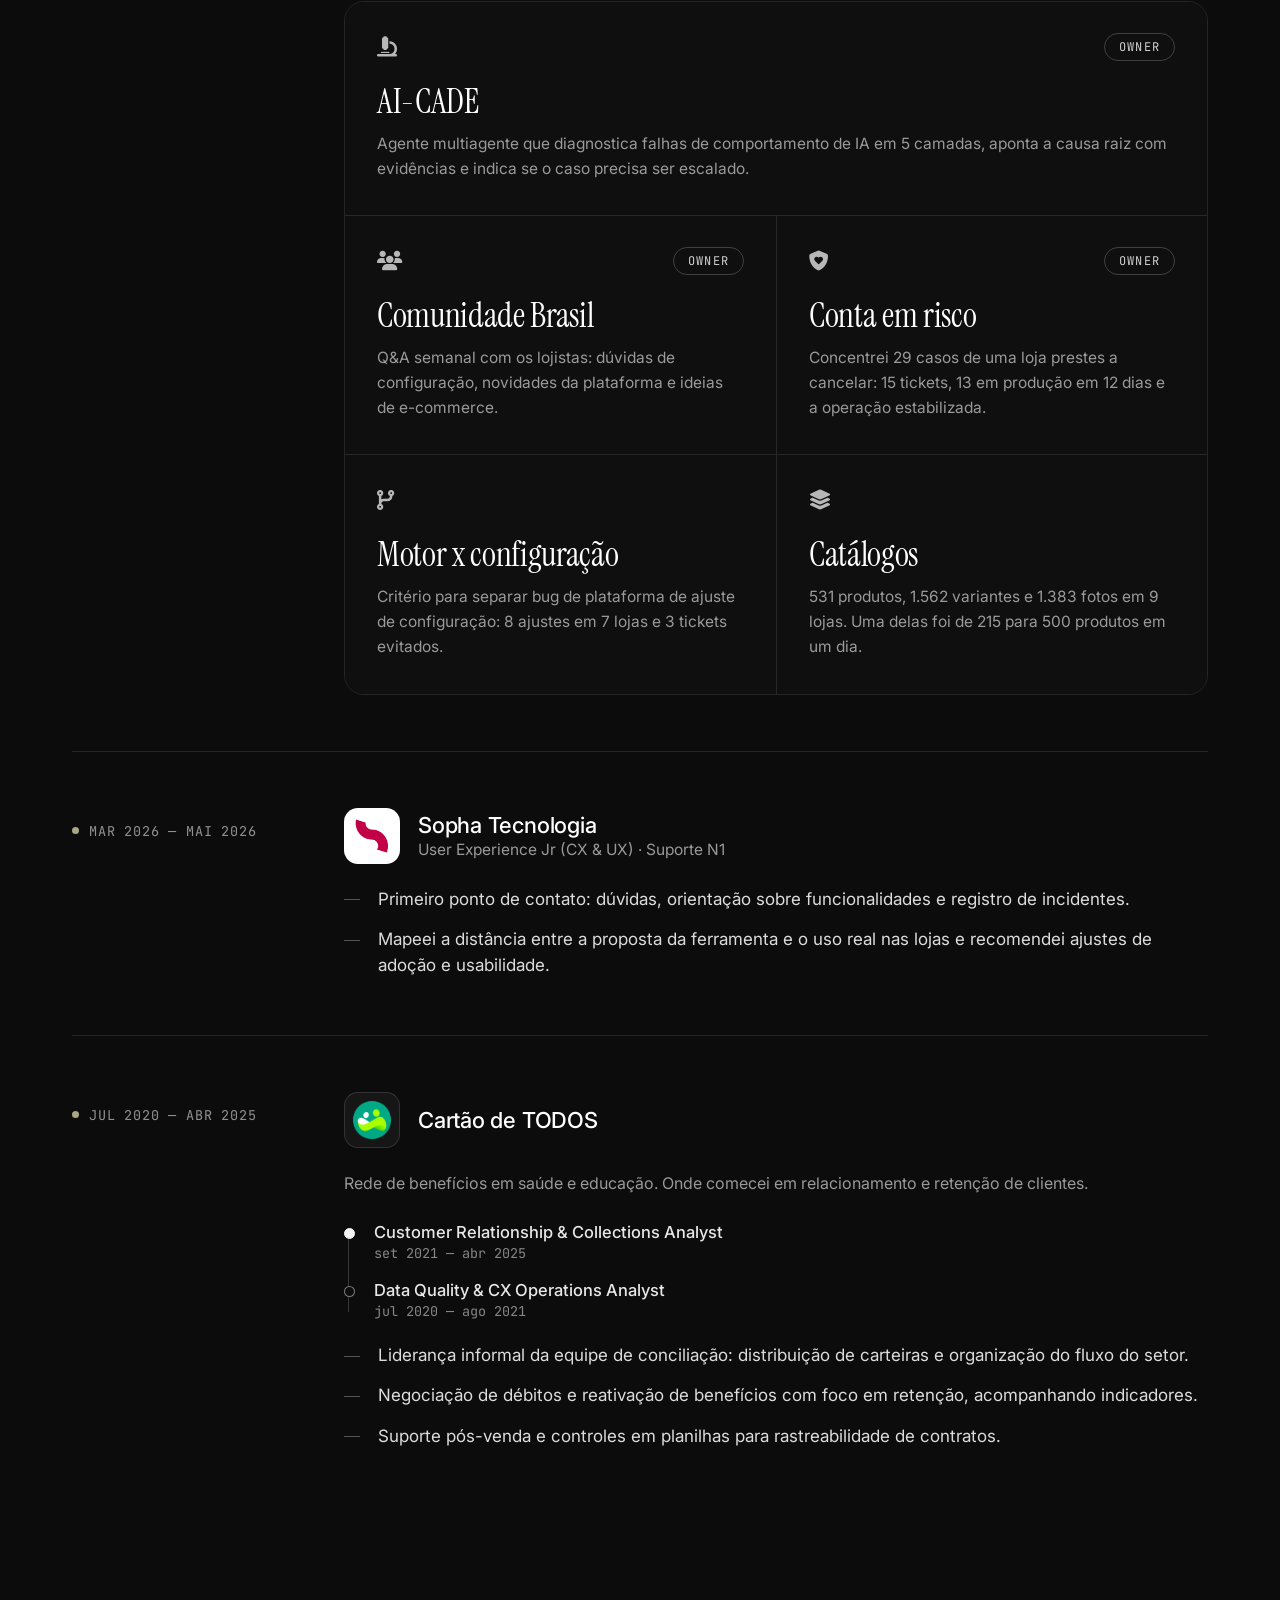
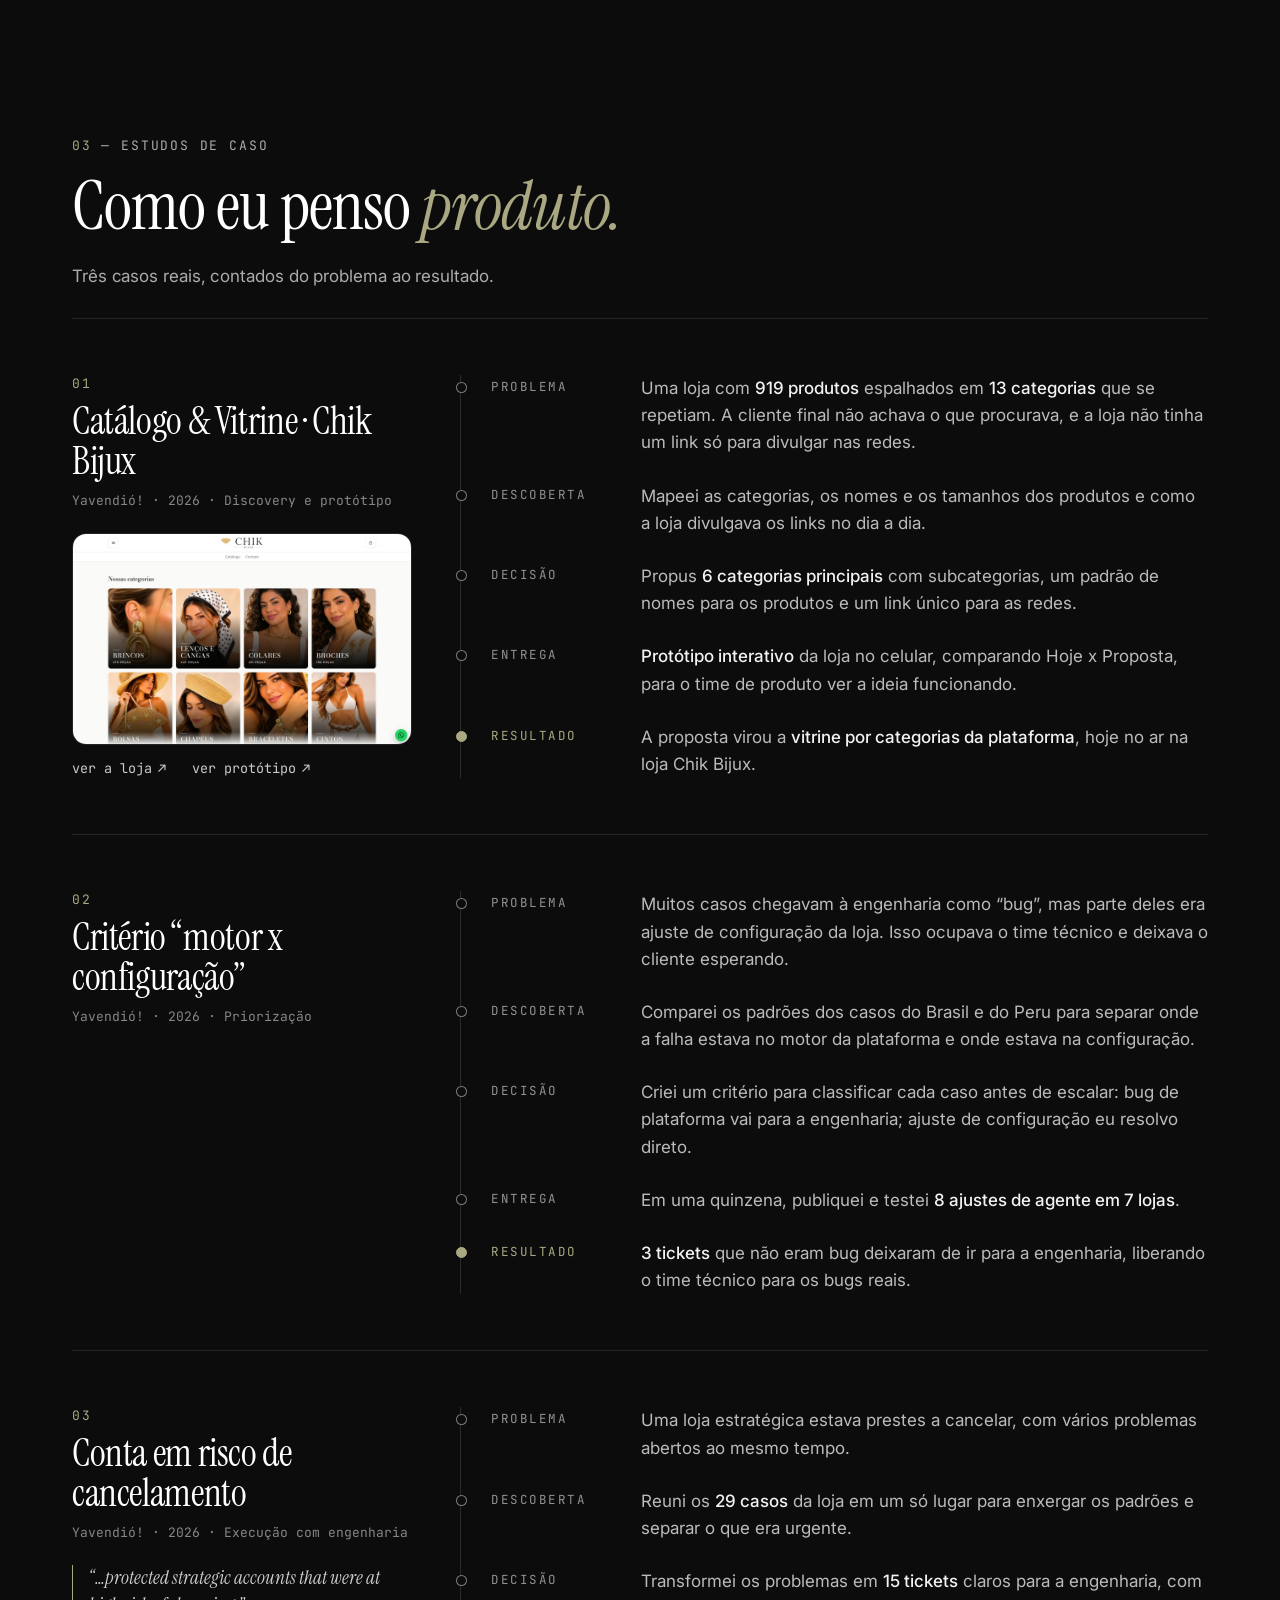
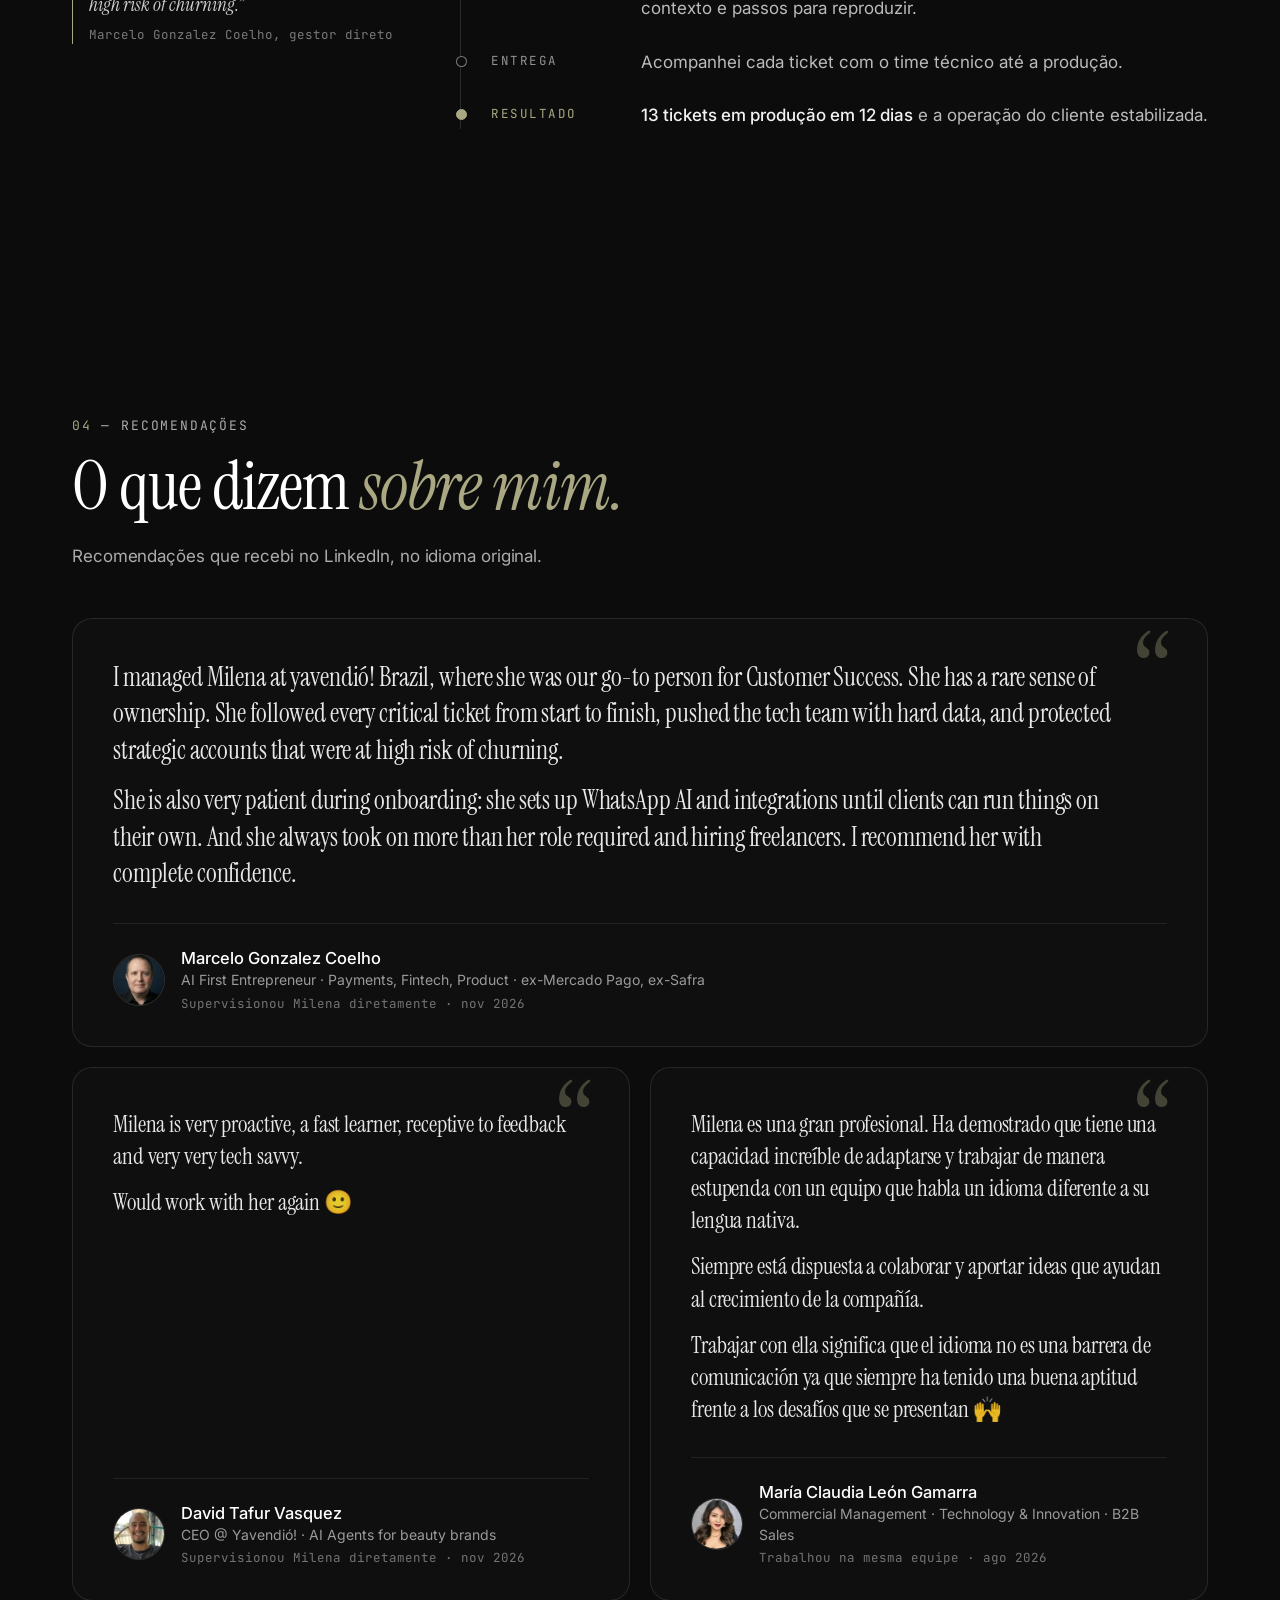
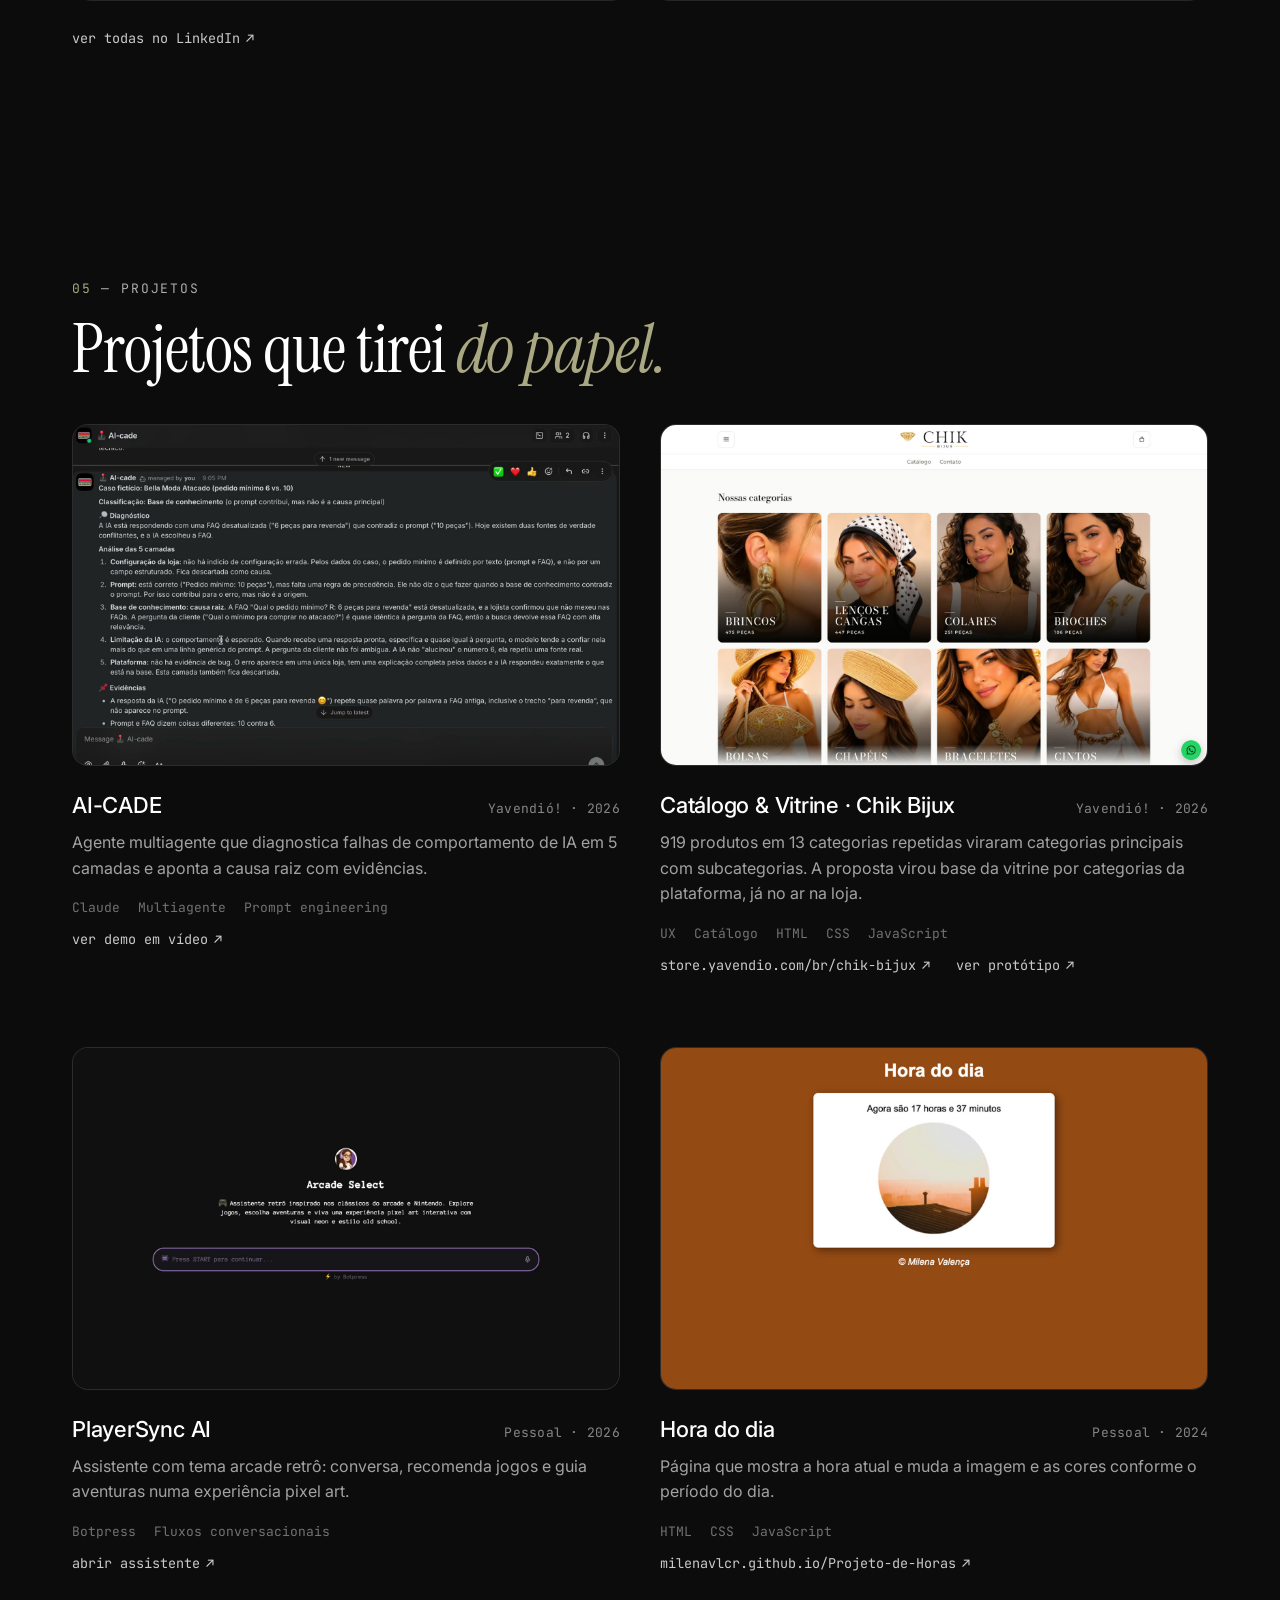
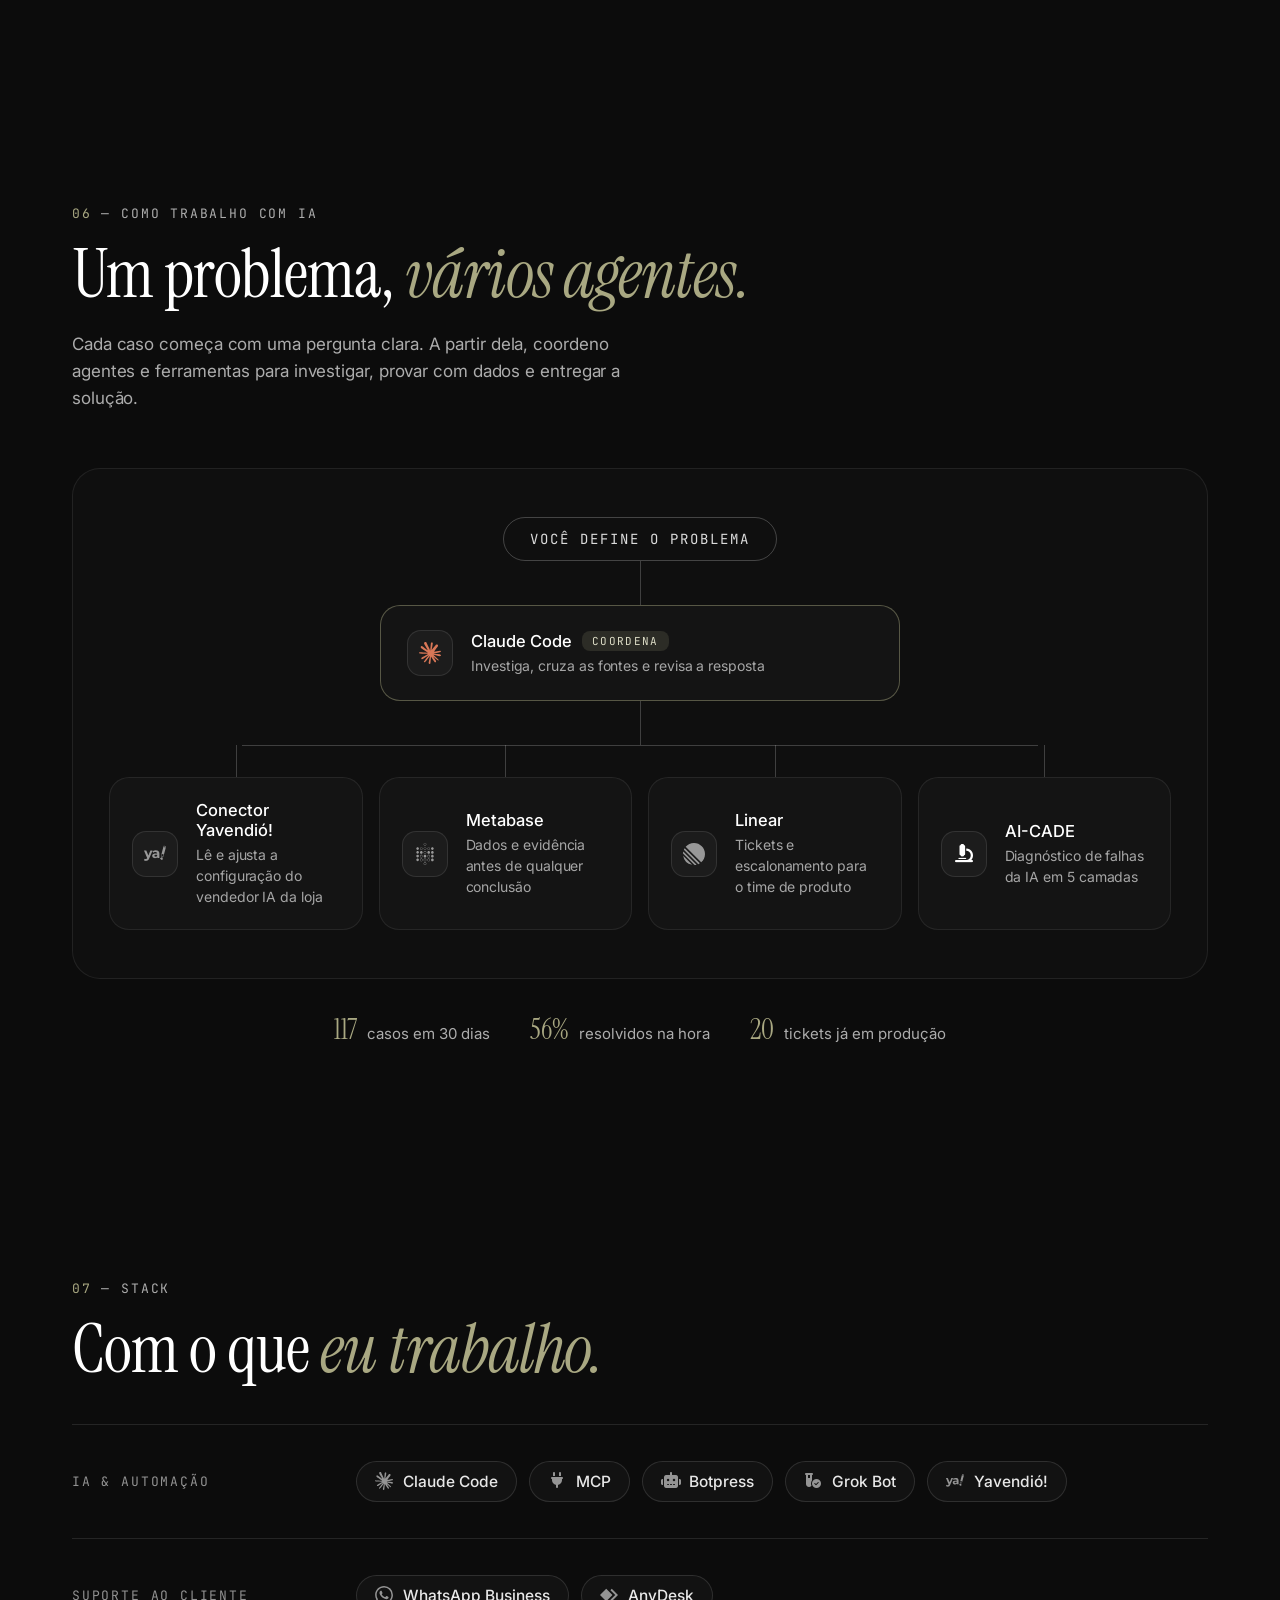
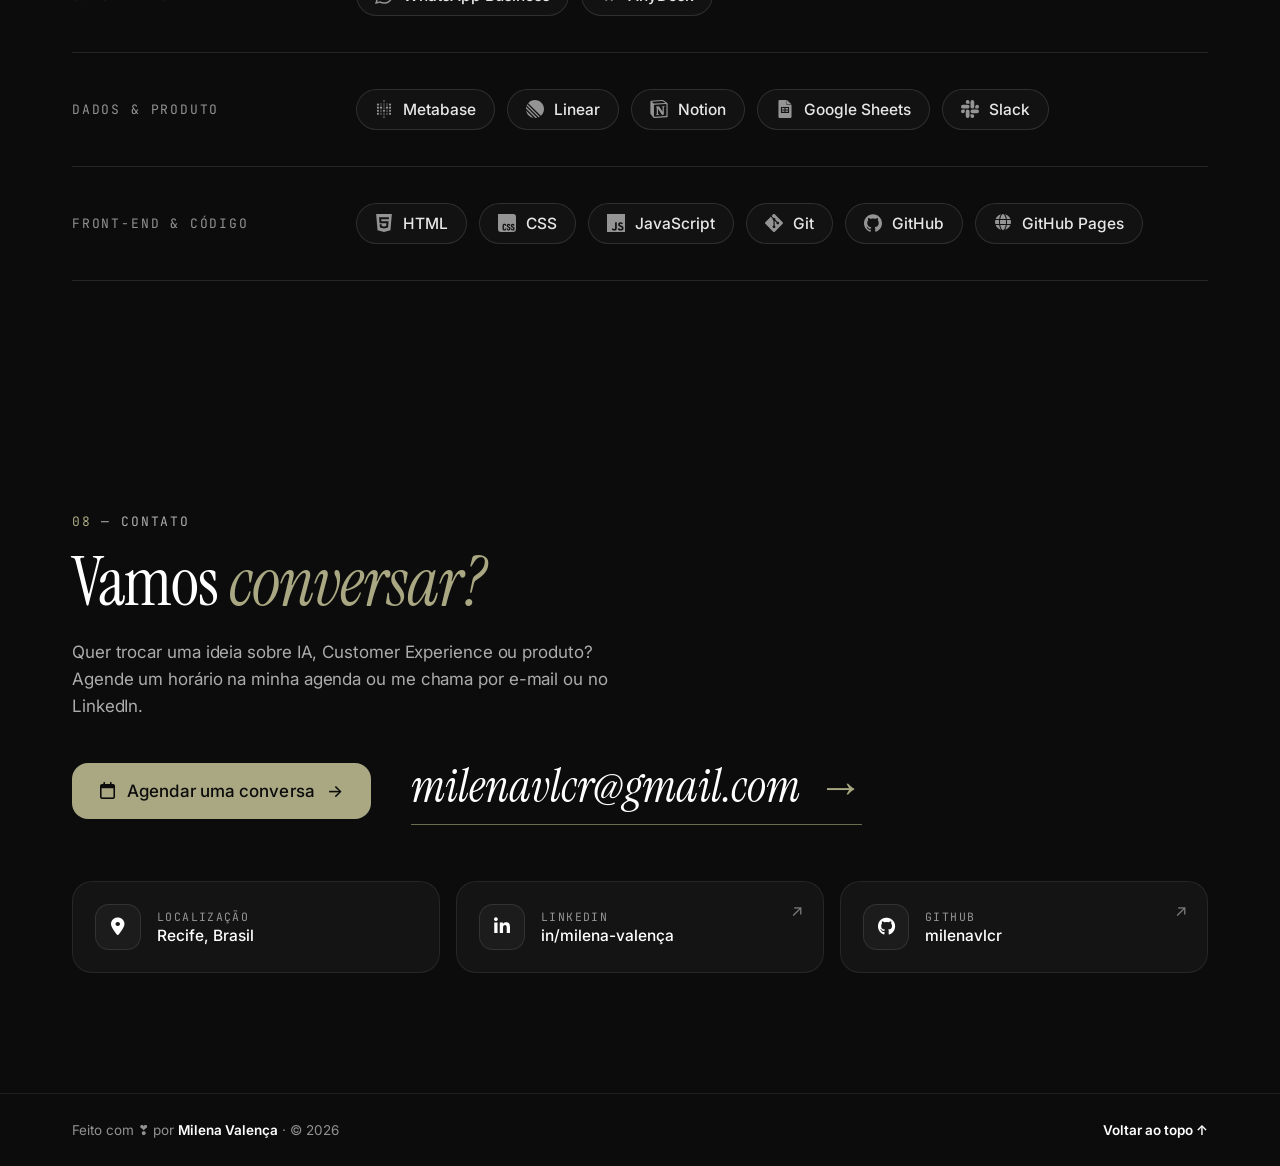
==== commit 7765cbd0: "Estudos de caso de produto e topo focado em Produto Co-Authored-By: Claude Opus 5.5 <noreply@anthrop" ====
--- a/index.html
+++ b/index.html
@@ -7,7 +7,7 @@
 
     <link rel="stylesheet" href="https://cdnjs.cloudflare.com/ajax/libs/font-awesome/6.4.2/css/all.min.css" integrity="sha512-z3gLpd7yknf1YoNbCzqRKc4qyor8gaKU1qmn+CShxbuBusANI9QpRohGBreCFkKxLhei6S9CQXFEbbKuqLg0DA==" crossorigin="anonymous" referrerpolicy="no-referrer" />
 
-    <link rel="stylesheet" href="styles.css?v=2026-11-18d">
+    <link rel="stylesheet" href="styles.css?v=2026-11-18e">
 
     <title>Portfólio - Milena Valença </title>  
 </head>
@@ -25,9 +25,9 @@
       <button class="menu-hamburguer"></button>
 
       <ul class="navbar-links">
-        <li><a href="#person">Home</a></li>
         <li><a href="#about">Sobre</a></li>
         <li><a href="#experience">Experiência</a></li>
+        <li><a href="#cases">Casos</a></li>
         <li><a href="#recommendations">Recomendações</a></li>
         <li><a href="#projects">Projetos</a></li>
         <li><a href="#workflow">Fluxo IA</a></li>
@@ -47,7 +47,7 @@
       <div class="hx-wrap">
         <div class="hx-top">
           <img class="hx-avatar" src="./assets/newperfil.png" alt="Foto de Milena Valença">
-          <p class="hx-badge"><span></span>CX &amp; AI Support Specialist · ex-Yavendió!</p>
+          <p class="hx-badge"><span></span>Product Operations · ex-Yavendió!</p>
         </div>
 
         <h1 class="hx-name">Milena Valença</h1>
@@ -56,10 +56,10 @@
           <p class="hx-loc"><i class="fa-solid fa-location-dot"></i> Recife, Brasil</p>
         </div>
 
-        <p class="hx-lead">Especialista em CX e IA. Na Yavendió!, implementei agentes de IA que vendem pelo WhatsApp e aprendi a transformar o suporte em melhorias de produto.</p>
+        <p class="hx-lead">Produto e operações em SaaS de IA: transformo o que o cliente vive em melhorias de produto. Na Yavendió!, levei 35 tickets à engenharia e propus uma vitrine que virou funcionalidade da plataforma.</p>
 
         <div class="hx-actions">
-          <a class="hero-btn hero-pri" href="#projects">Ver projetos <span>→</span></a>
+          <a class="hero-btn hero-pri" href="#cases">Ver estudos de caso <span>→</span></a>
           <a class="hero-btn hero-sec" href="https://calendar.app.google/kcjK7aw3rtmjyRnf8" target="_blank"><i class="fa-regular fa-calendar"></i> Agendar conversa</a>
           <div class="links">
             <a href="https://www.linkedin.com/in/milena-valen%C3%A7a/" target="_blank" aria-label="LinkedIn"><i class="fa-brands fa-linkedin-in"></i></a>
@@ -221,10 +221,74 @@
 </section>
 <!--End Experience-->
 
+<!--Cases-->
+<section id="cases">
+  <div class="wf-wrap">
+    <p class="am-eyebrow"><span>03</span> — Estudos de caso</p>
+    <h2 class="pj-title">Como eu penso <em>produto.</em></h2>
+    <p class="ct-lead cs-lead">Três casos reais, contados do problema ao resultado.</p>
+
+    <div class="cs-list">
+      <article class="cs-item">
+        <div class="cs-side">
+          <span class="cs-num">01</span>
+          <h3>Catálogo &amp; Vitrine · Chik Bijux</h3>
+          <p class="cs-meta">Yavendió! · 2026 · Discovery e protótipo</p>
+          <a class="cs-thumb" href="https://store.yavendio.com/br/chik-bijux" target="_blank" rel="noopener"><img src="./assets/projetos/chik-bijux.jpg" alt="Vitrine por categorias da loja Chik Bijux" loading="lazy"></a>
+          <div class="pj-links">
+            <a class="pj-link" href="https://store.yavendio.com/br/chik-bijux" target="_blank" rel="noopener">ver a loja <span>↗</span></a>
+            <a class="pj-link" href="./public/prototipo/catalogo.html" target="_blank" rel="noopener">ver protótipo <span>↗</span></a>
+          </div>
+        </div>
+        <ol class="cs-steps">
+          <li><span class="cs-step">Problema</span><p>Uma loja com <b>919 produtos</b> espalhados em <b>13 categorias</b> que se repetiam. A cliente final não achava o que procurava, e a loja não tinha um link só para divulgar nas redes.</p></li>
+          <li><span class="cs-step">Descoberta</span><p>Mapeei as categorias, os nomes e os tamanhos dos produtos e como a loja divulgava os links no dia a dia.</p></li>
+          <li><span class="cs-step">Decisão</span><p>Propus <b>6 categorias principais</b> com subcategorias, um padrão de nomes para os produtos e um link único para as redes.</p></li>
+          <li><span class="cs-step">Entrega</span><p><b>Protótipo interativo</b> da loja no celular, comparando Hoje x Proposta, para o time de produto ver a ideia funcionando.</p></li>
+          <li><span class="cs-step">Resultado</span><p>A proposta virou a <b>vitrine por categorias da plataforma</b>, hoje no ar na loja Chik Bijux.</p></li>
+        </ol>
+      </article>
+
+      <article class="cs-item">
+        <div class="cs-side">
+          <span class="cs-num">02</span>
+          <h3>Critério “motor x configuração”</h3>
+          <p class="cs-meta">Yavendió! · 2026 · Priorização</p>
+        </div>
+        <ol class="cs-steps">
+          <li><span class="cs-step">Problema</span><p>Muitos casos chegavam à engenharia como “bug”, mas parte deles era ajuste de configuração da loja. Isso ocupava o time técnico e deixava o cliente esperando.</p></li>
+          <li><span class="cs-step">Descoberta</span><p>Comparei os padrões dos casos do Brasil e do Peru para separar onde a falha estava no motor da plataforma e onde estava na configuração.</p></li>
+          <li><span class="cs-step">Decisão</span><p>Criei um critério para classificar cada caso antes de escalar: bug de plataforma vai para a engenharia; ajuste de configuração eu resolvo direto.</p></li>
+          <li><span class="cs-step">Entrega</span><p>Em uma quinzena, publiquei e testei <b>8 ajustes de agente em 7 lojas</b>.</p></li>
+          <li><span class="cs-step">Resultado</span><p><b>3 tickets</b> que não eram bug deixaram de ir para a engenharia, liberando o time técnico para os bugs reais.</p></li>
+        </ol>
+      </article>
+
+      <article class="cs-item">
+        <div class="cs-side">
+          <span class="cs-num">03</span>
+          <h3>Conta em risco de cancelamento</h3>
+          <p class="cs-meta">Yavendió! · 2026 · Execução com engenharia</p>
+          <p class="cs-quote">“…protected strategic accounts that were at high risk of churning.”<span>Marcelo Gonzalez Coelho, gestor direto</span></p>
+        </div>
+        <ol class="cs-steps">
+          <li><span class="cs-step">Problema</span><p>Uma loja estratégica estava prestes a cancelar, com vários problemas abertos ao mesmo tempo.</p></li>
+          <li><span class="cs-step">Descoberta</span><p>Reuni os <b>29 casos</b> da loja em um só lugar para enxergar os padrões e separar o que era urgente.</p></li>
+          <li><span class="cs-step">Decisão</span><p>Transformei os problemas em <b>15 tickets</b> claros para a engenharia, com contexto e passos para reproduzir.</p></li>
+          <li><span class="cs-step">Entrega</span><p>Acompanhei cada ticket com o time técnico até a produção.</p></li>
+          <li><span class="cs-step">Resultado</span><p><b>13 tickets em produção em 12 dias</b> e a operação do cliente estabilizada.</p></li>
+        </ol>
+      </article>
+    </div>
+  </div>
+</section>
+<!--End Cases-->
+
+
 <!--Recommendations-->
 <section id="recommendations">
   <div class="wf-wrap">
-    <p class="am-eyebrow"><span>03</span> — Recomendações</p>
+    <p class="am-eyebrow"><span>04</span> — Recomendações</p>
     <h2 class="pj-title">O que dizem <em>sobre mim.</em></h2>
     <p class="ct-lead rc-lead">Recomendações que recebi no LinkedIn, no idioma original.</p>
 
@@ -297,7 +361,7 @@
 <!--Project-->
 <section id="projects">
   <div class="projects-head">
-    <p class="am-eyebrow"><span>04</span> — Projetos</p>
+    <p class="am-eyebrow"><span>05</span> — Projetos</p>
     <h2 class="pj-title">Projetos que tirei <em>do papel.</em></h2>
   </div>
 
@@ -361,7 +425,7 @@
 <!--Workflow-->
 <section id="workflow">
   <div class="wf-wrap">
-    <p class="am-eyebrow"><span>05</span> — Como trabalho com IA</p>
+    <p class="am-eyebrow"><span>06</span> — Como trabalho com IA</p>
     <h2 class="pj-title">Um problema, <em>vários agentes.</em></h2>
     <p class="ct-lead">Cada caso começa com uma pergunta clara. A partir dela, coordeno agentes e ferramentas para investigar, provar com dados e entregar a solução.</p>
 
@@ -423,7 +487,7 @@
 <!--Stack-->
 <section id="stack">
   <div class="wf-wrap">
-    <p class="am-eyebrow"><span>06</span> — Stack</p>
+    <p class="am-eyebrow"><span>07</span> — Stack</p>
     <h2 class="pj-title">Com o que <em>eu trabalho.</em></h2>
 
     <div class="st-table">
@@ -474,7 +538,7 @@
 <!--Contacts-->
 <section id="contacts">
   <div class="contact-wrap">
-    <p class="am-eyebrow"><span>07</span> — Contato</p>
+    <p class="am-eyebrow"><span>08</span> — Contato</p>
     <h2 class="pj-title">Vamos <em>conversar?</em></h2>
     <p class="ct-lead">Quer trocar uma ideia sobre IA, Customer Experience ou produto? Agende um horário na minha agenda ou me chama por e-mail ou no LinkedIn.</p>
 
--- a/styles.css
+++ b/styles.css
@@ -2613,10 +2613,147 @@
 @media (min-width: 769px) and (max-width: 1100px) {
   .navbar-links { gap: 18px; }
   .navbar-links li a { font-size: 13.5px; }
-  .navbar-links li:first-child { display: none; }
 }
 
 @media (min-width: 769px) and (max-width: 880px) {
   .navbar-links { gap: 13px; }
   .navbar-links li a { font-size: 12.5px; }
 }
+
+/* =========================================================
+   Estudos de caso (2026-11-18)
+   ========================================================= */
+#cases {
+  width: 100%;
+  padding: 110px 72px 120px;
+  color: var(--color-white);
+  background: var(--color-black);
+}
+
+.cs-lead { margin-top: -18px; }
+.cs-list { margin-top: 28px; }
+
+.cs-item {
+  display: grid;
+  grid-template-columns: 340px minmax(0, 1fr);
+  gap: 48px;
+  padding: 56px 0;
+  border-top: 1px solid rgba(255, 255, 255, .1);
+}
+
+.cs-side { align-self: start; position: sticky; top: 100px; }
+
+.cs-num {
+  font-family: var(--font-mono);
+  font-size: 13px;
+  letter-spacing: .14em;
+  color: #a9a882;
+}
+
+.cs-side h3 {
+  margin-top: 10px;
+  font-family: var(--font-serif);
+  font-weight: 400;
+  font-size: 38px;
+  line-height: 1.05;
+  letter-spacing: -.01em;
+}
+
+.cs-meta {
+  margin-top: 10px;
+  font-family: var(--font-mono);
+  font-size: 13px;
+  color: rgba(255, 255, 255, .5);
+}
+
+.cs-thumb {
+  display: block;
+  margin-top: 24px;
+  aspect-ratio: 16 / 10;
+  overflow: hidden;
+  border-radius: 14px;
+  border: 1px solid rgba(255, 255, 255, .1);
+}
+
+.cs-thumb img { width: 100%; height: 100%; object-fit: cover; object-position: top; display: block; }
+
+.cs-quote {
+  margin-top: 24px;
+  padding-left: 16px;
+  border-left: 1px solid #a9a882;
+  font-family: var(--font-serif);
+  font-style: italic;
+  font-size: 19px;
+  line-height: 1.4;
+  color: rgba(255, 255, 255, .8);
+}
+
+.cs-quote span {
+  display: block;
+  margin-top: 8px;
+  font-family: var(--font-mono);
+  font-style: normal;
+  font-size: 12.5px;
+  color: rgba(255, 255, 255, .45);
+}
+
+.cs-steps {
+  list-style: none;
+  border-left: 1px solid rgba(255, 255, 255, .12);
+}
+
+.cs-steps li {
+  position: relative;
+  display: grid;
+  grid-template-columns: 130px minmax(0, 1fr);
+  gap: 20px;
+  padding: 0 0 26px 30px;
+}
+
+.cs-steps li:last-child { padding-bottom: 0; }
+
+.cs-steps li::before {
+  content: "";
+  position: absolute;
+  left: -5px;
+  top: 7px;
+  width: 9px;
+  height: 9px;
+  border-radius: 50%;
+  border: 1px solid rgba(255, 255, 255, .45);
+  background: var(--color-black);
+}
+
+.cs-steps li:last-child::before { background: #a9a882; border-color: #a9a882; }
+
+.cs-step {
+  padding-top: 3px;
+  font-family: var(--font-mono);
+  font-size: 12.5px;
+  letter-spacing: .12em;
+  text-transform: uppercase;
+  color: rgba(255, 255, 255, .55);
+}
+
+.cs-steps li:last-child .cs-step { color: #a9a882; }
+
+.cs-steps p {
+  font-size: 17px;
+  line-height: 1.6;
+  color: rgba(255, 255, 255, .72);
+}
+
+.cs-steps b { font-weight: 500; color: rgba(255, 255, 255, .95); }
+
+@media (max-width: 1000px) {
+  .cs-item { grid-template-columns: 1fr; gap: 28px; }
+  .cs-side { position: static; }
+}
+
+@media (max-width: 768px) {
+  #cases { padding: 90px 16px 100px; }
+  .cs-item { padding: 44px 0; }
+  .cs-side h3 { font-size: 32px; }
+  .cs-steps li { grid-template-columns: 1fr; gap: 4px; padding-left: 22px; }
+  .cs-steps p { font-size: 15.5px; }
+}
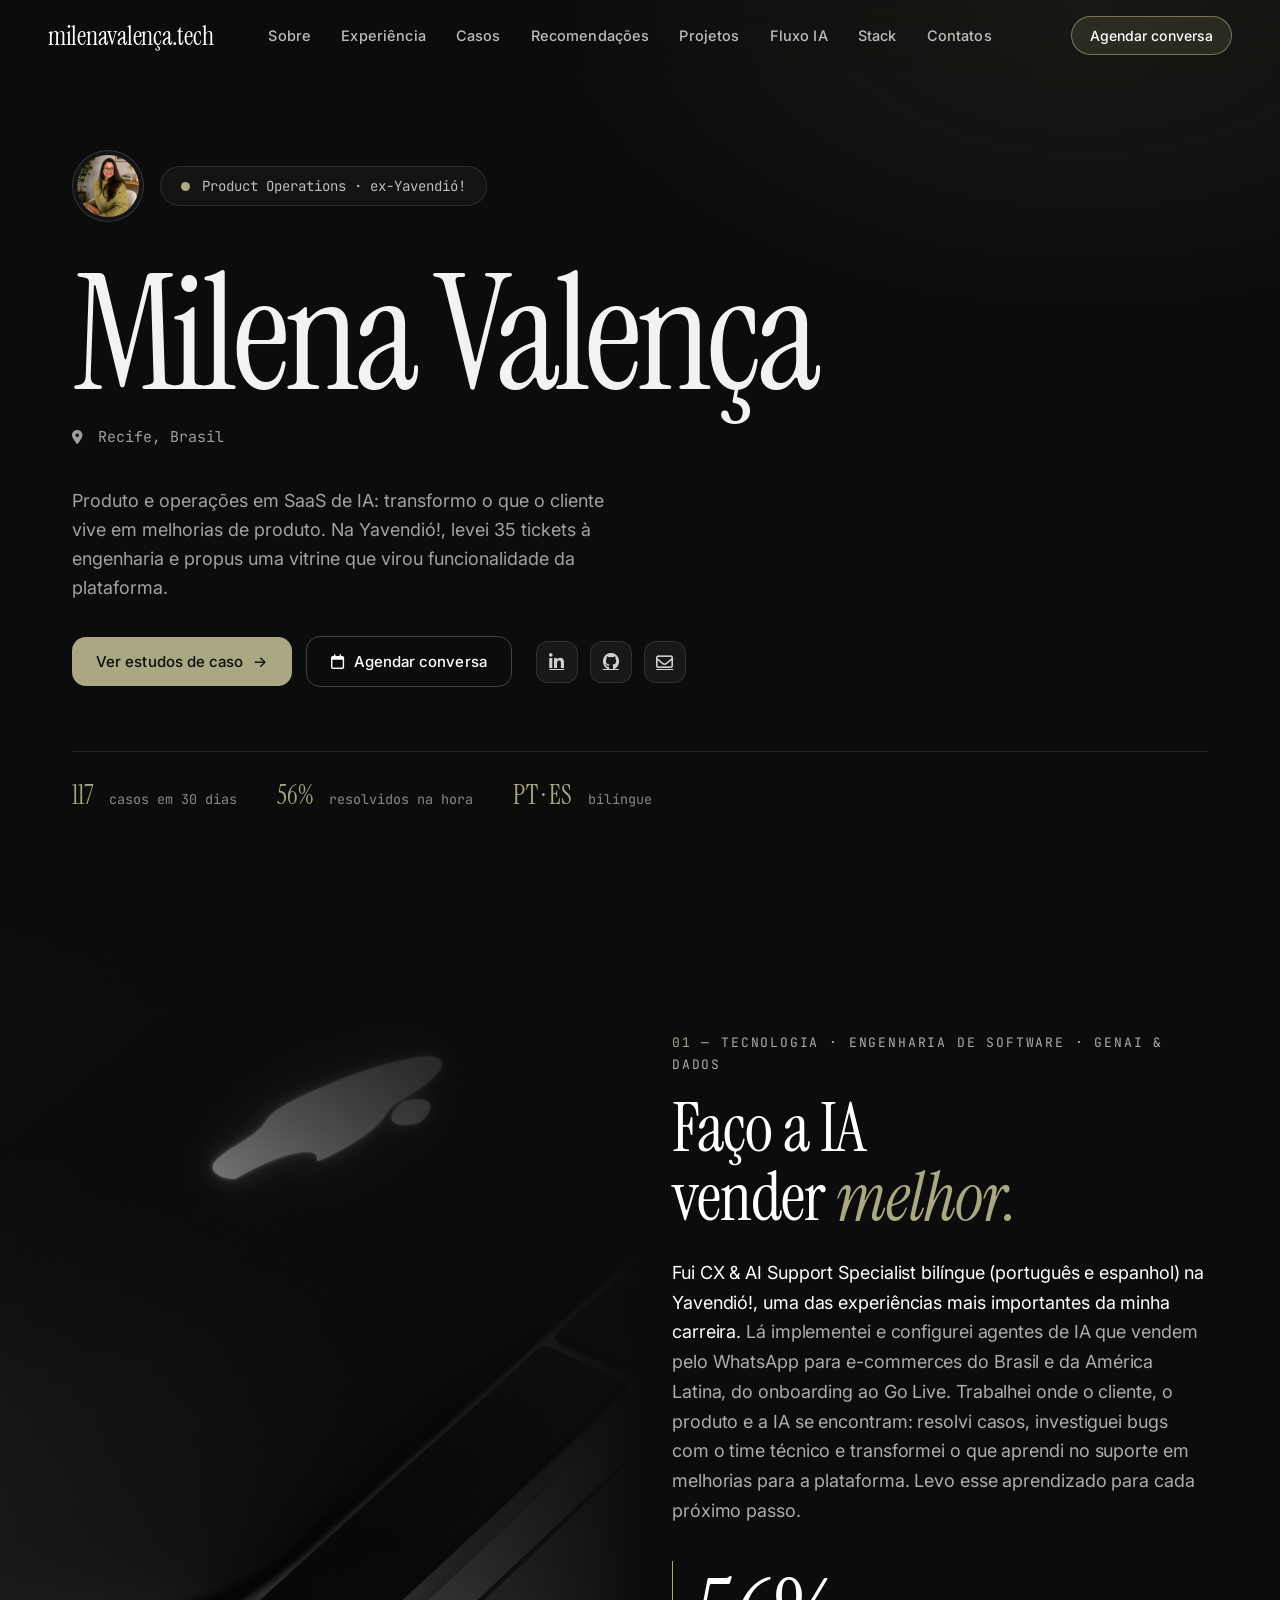
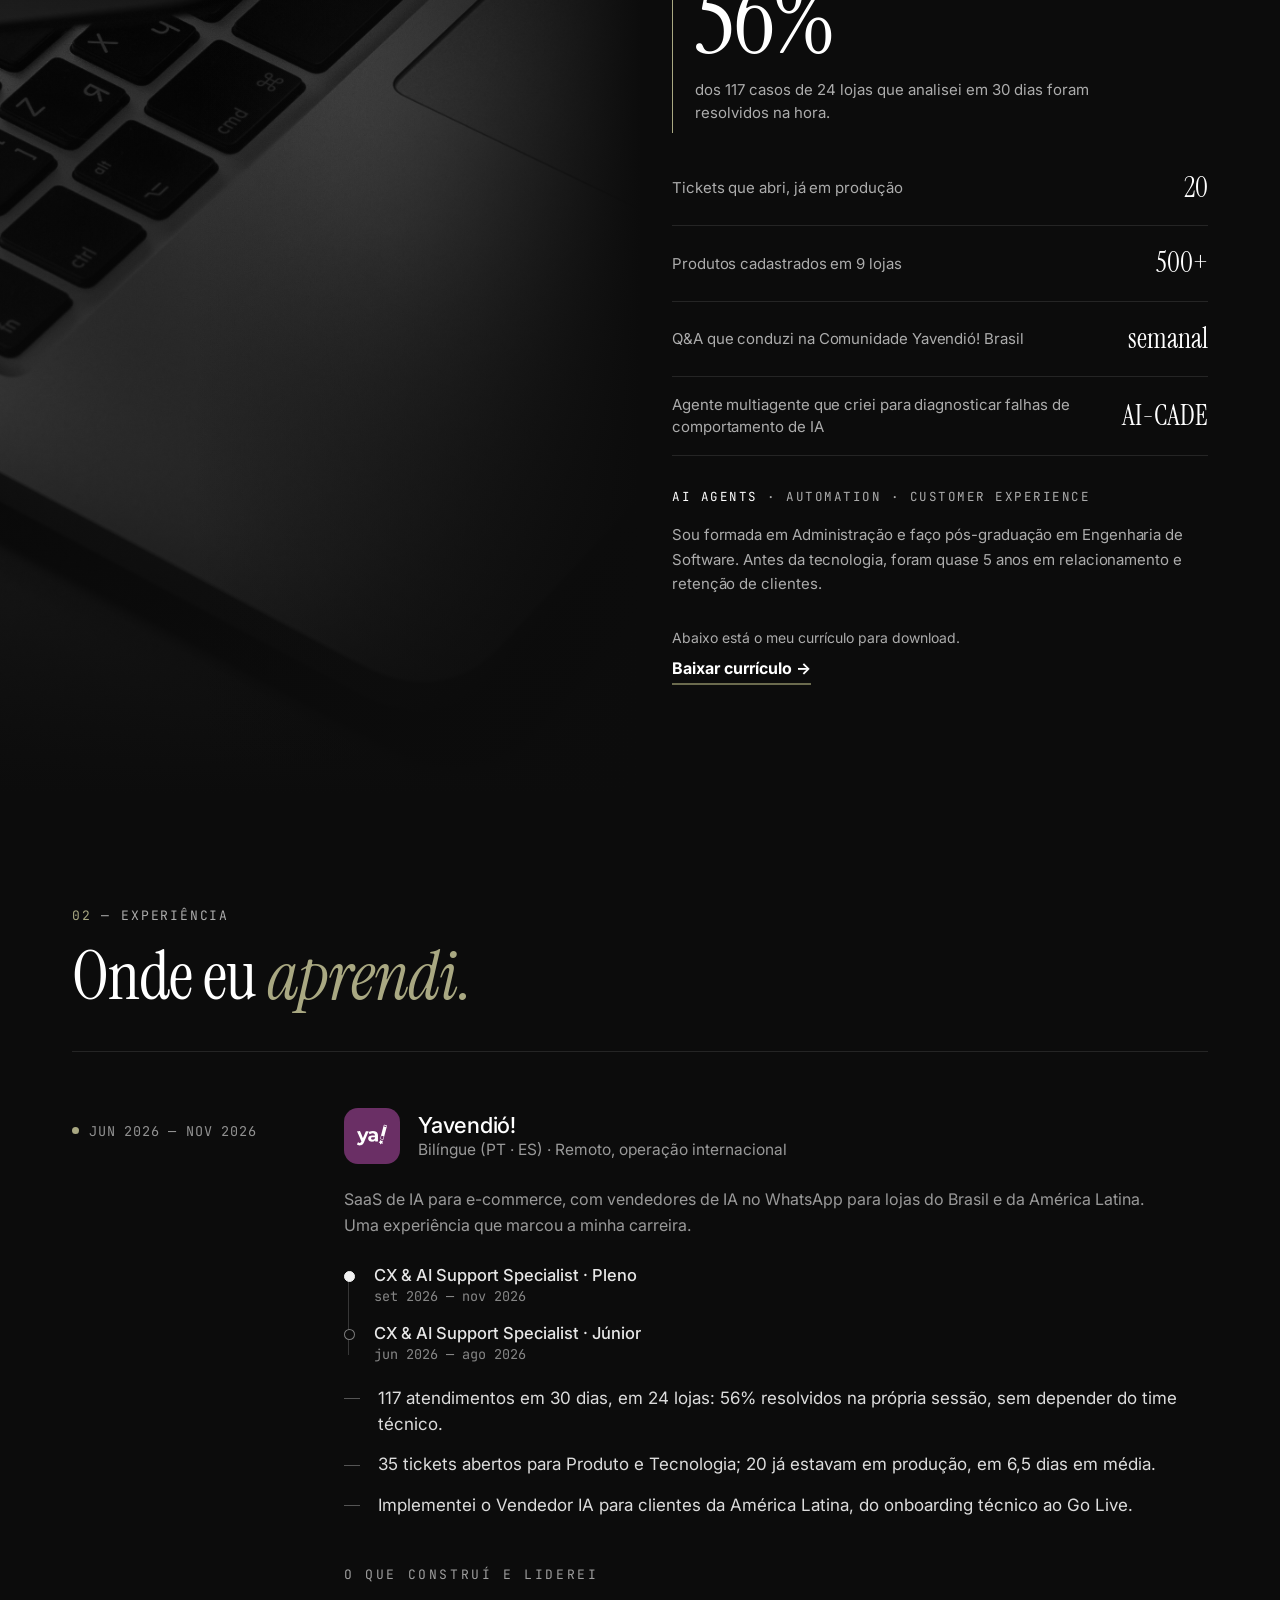
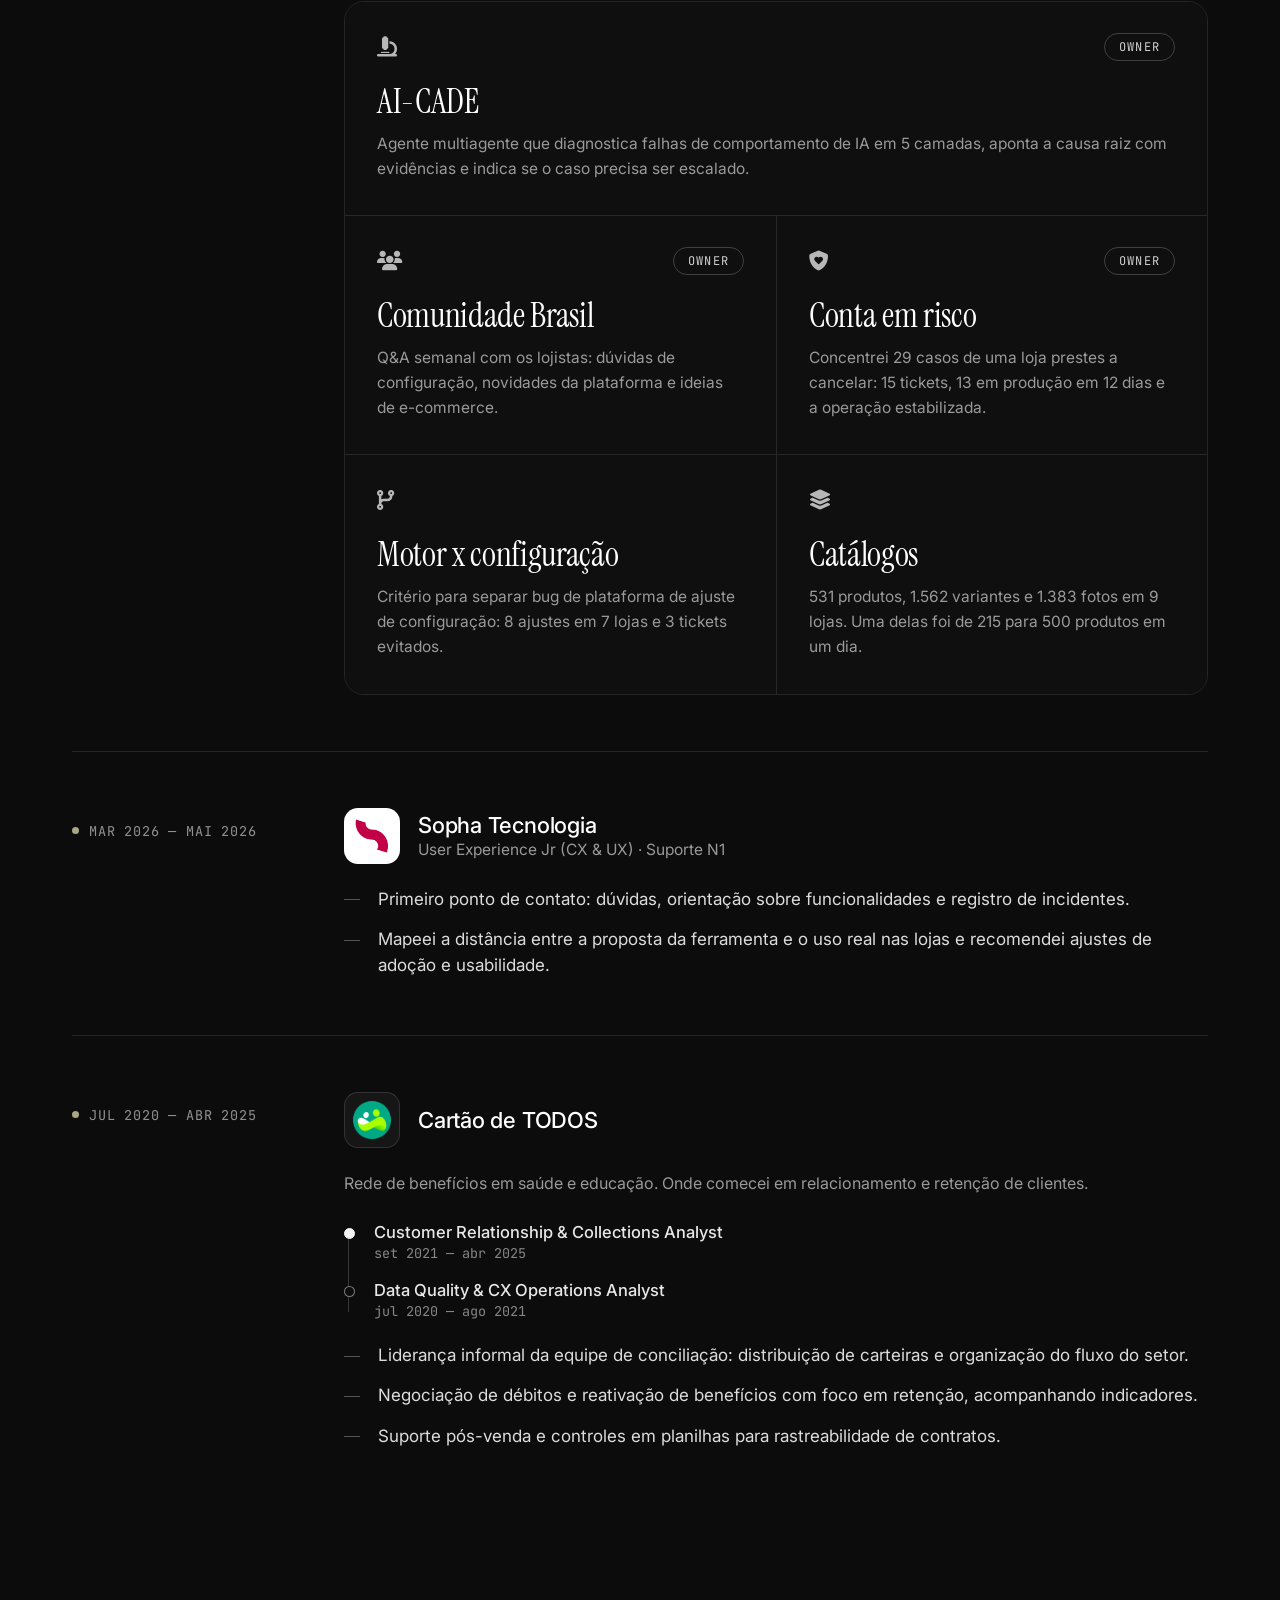
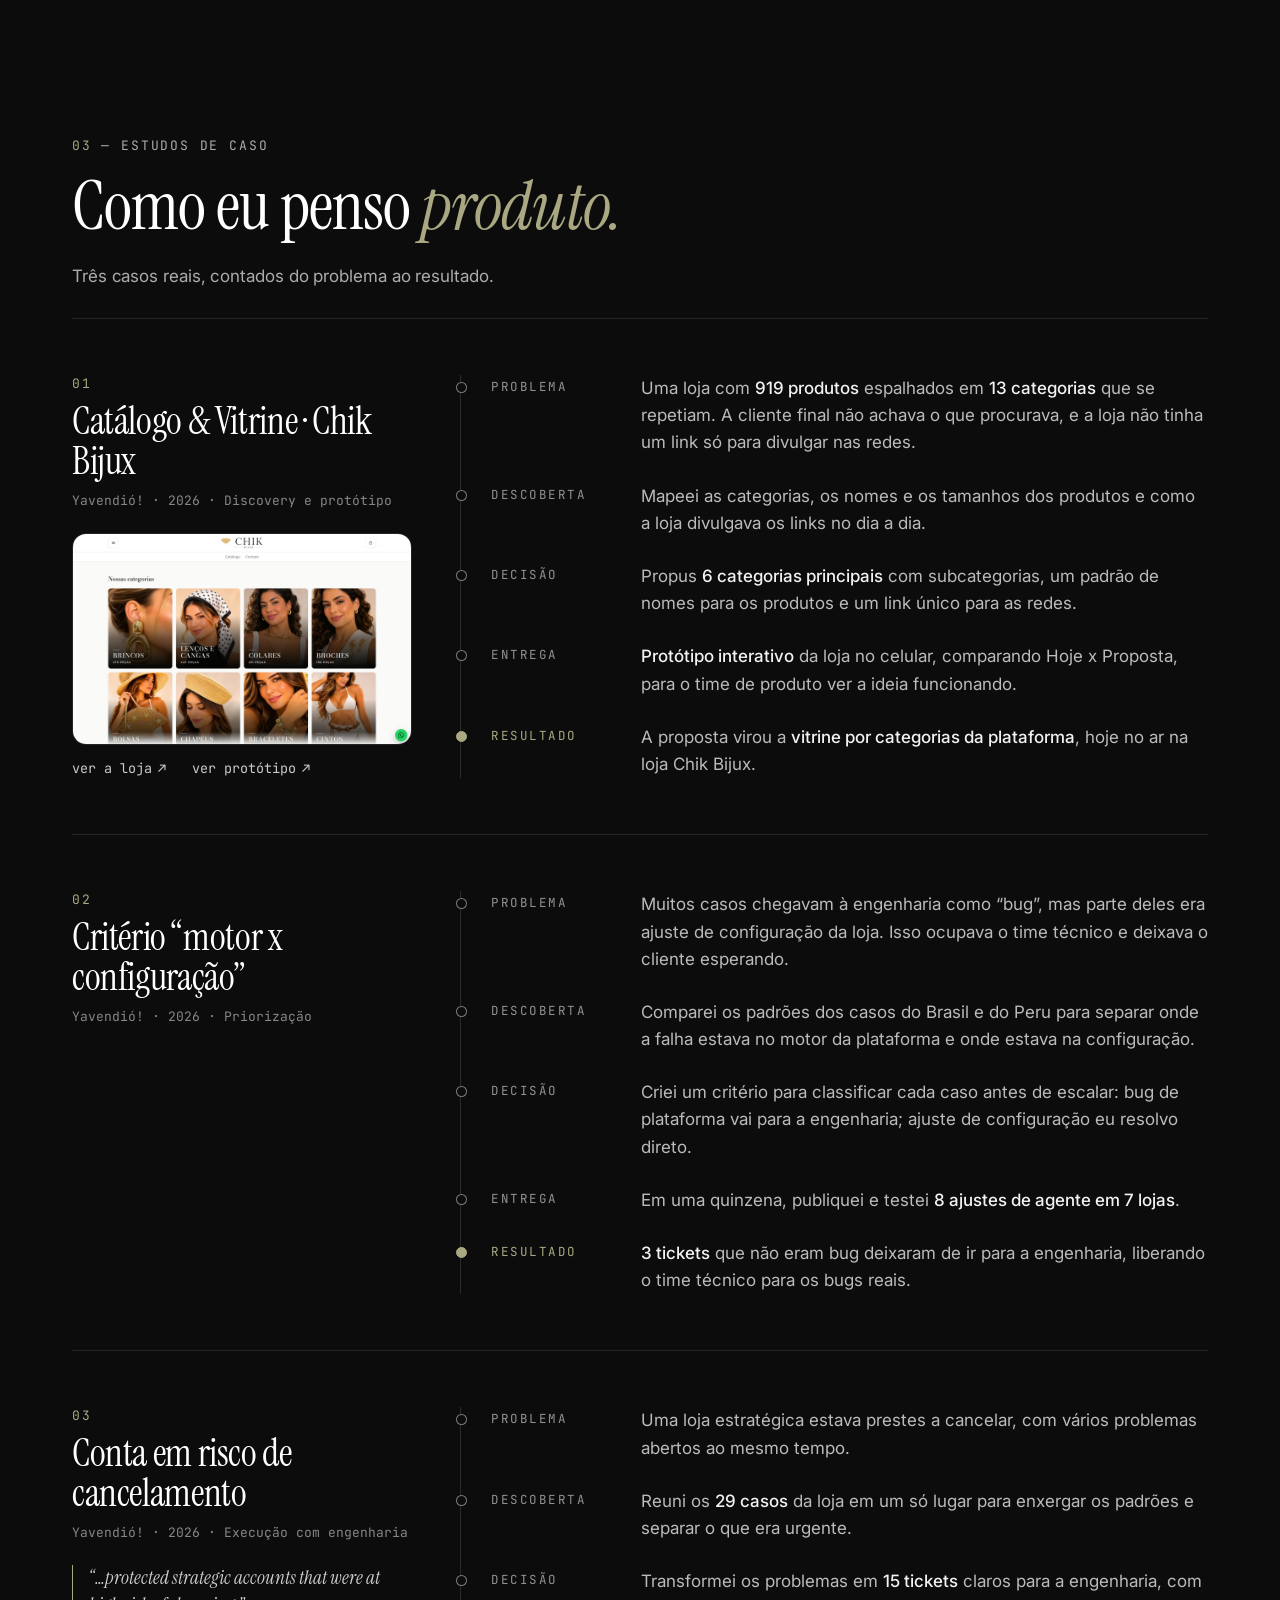
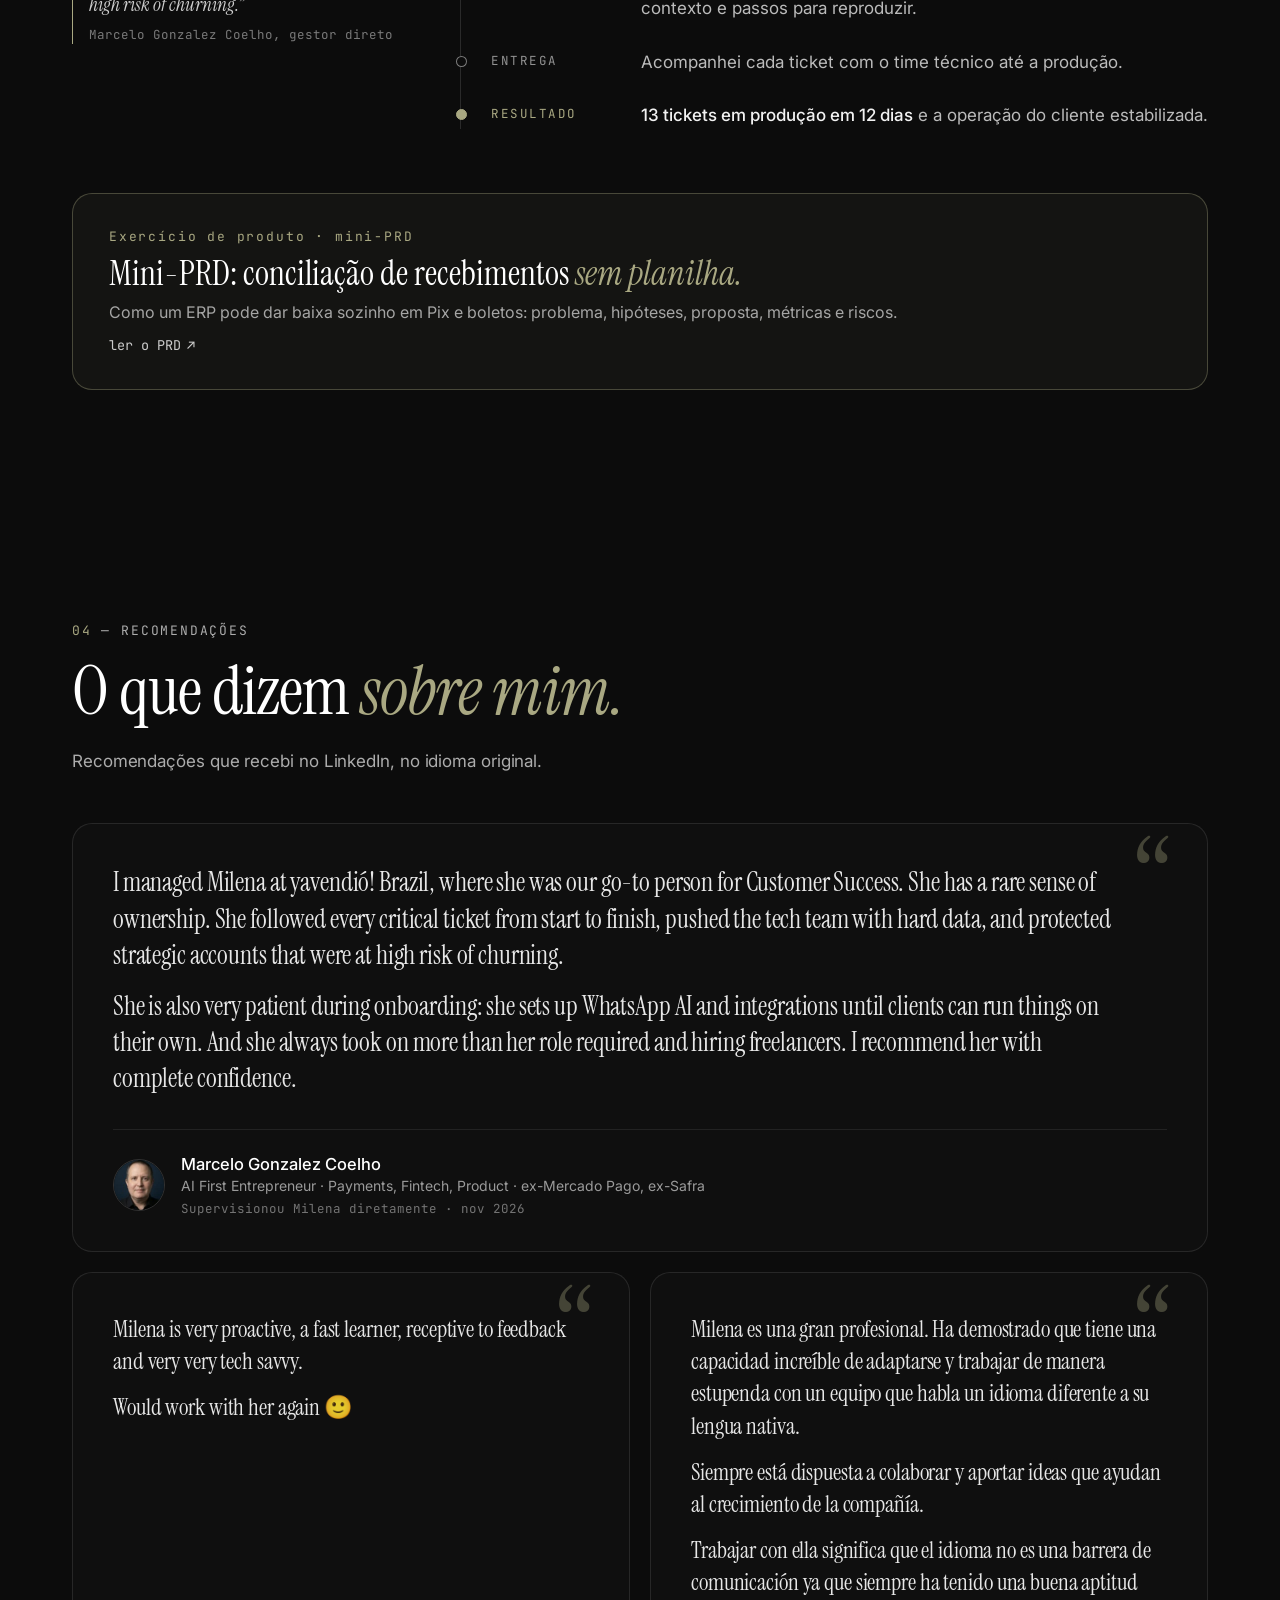
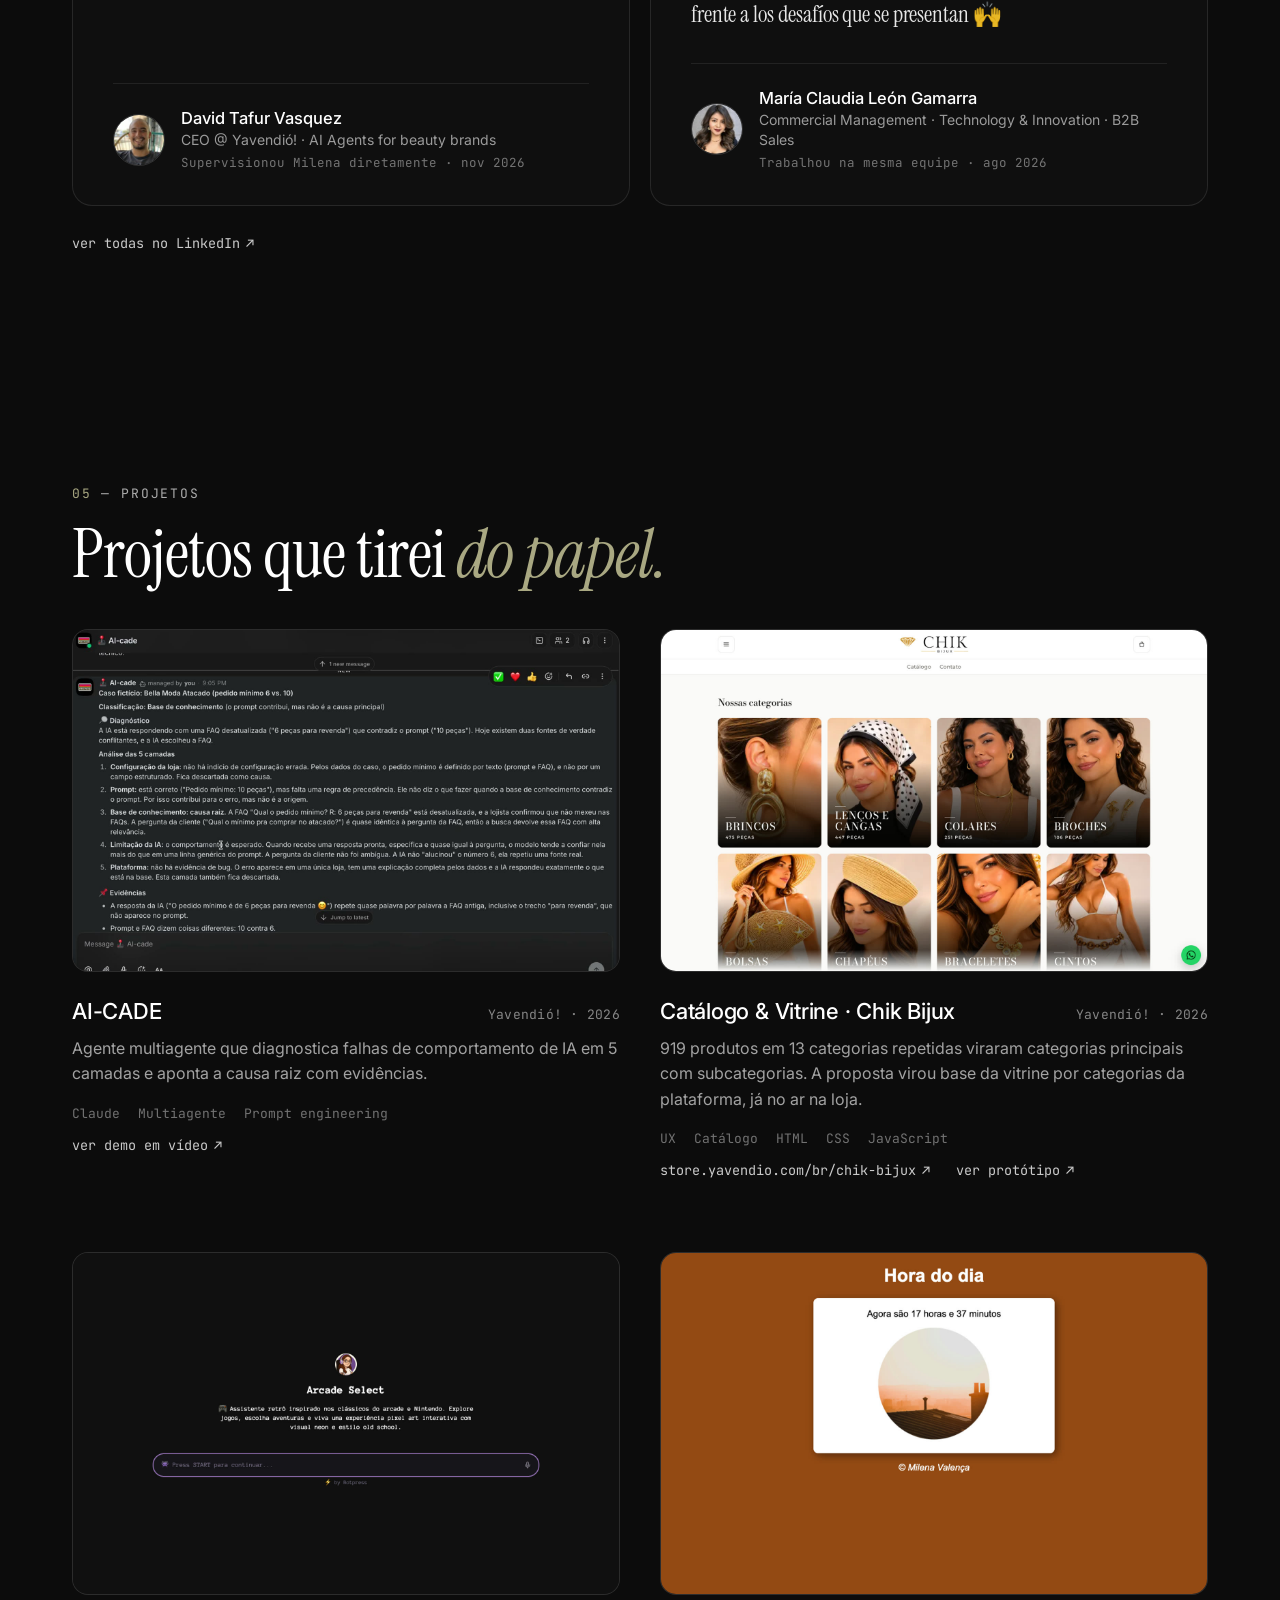
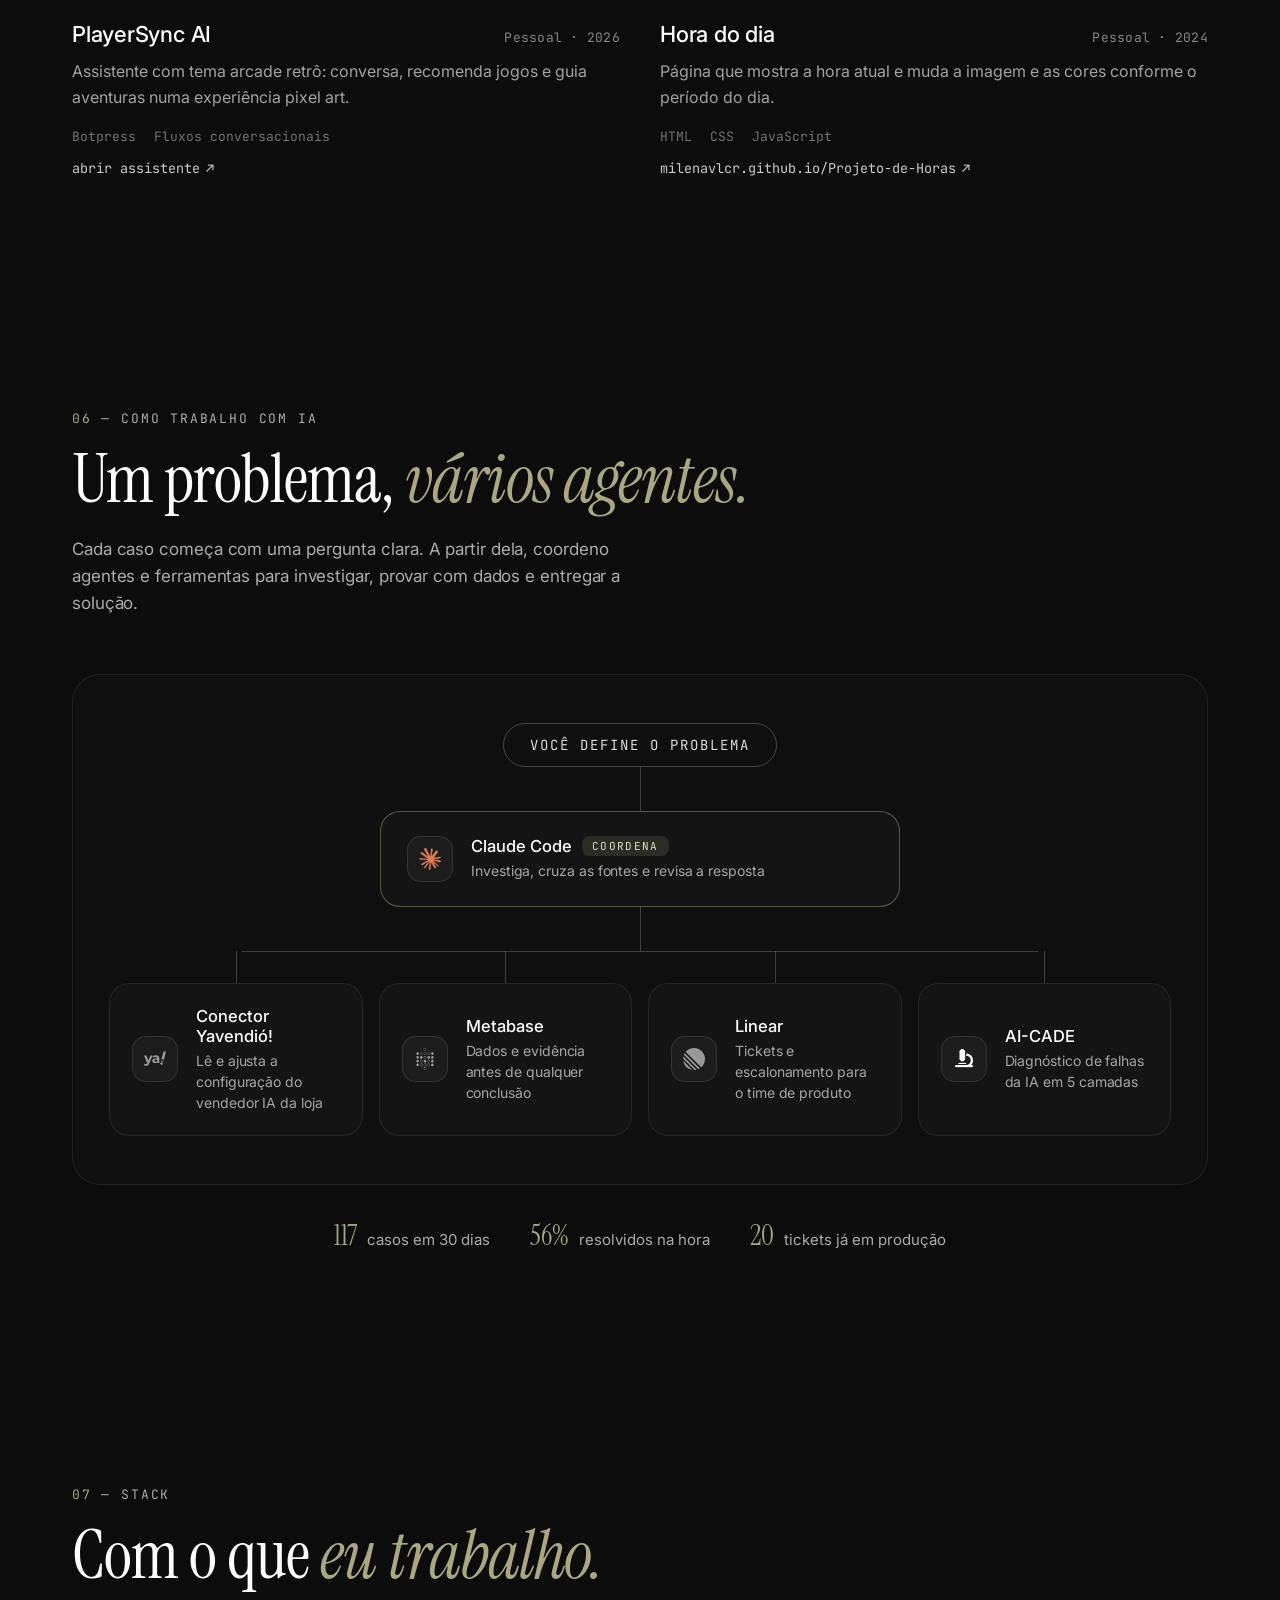
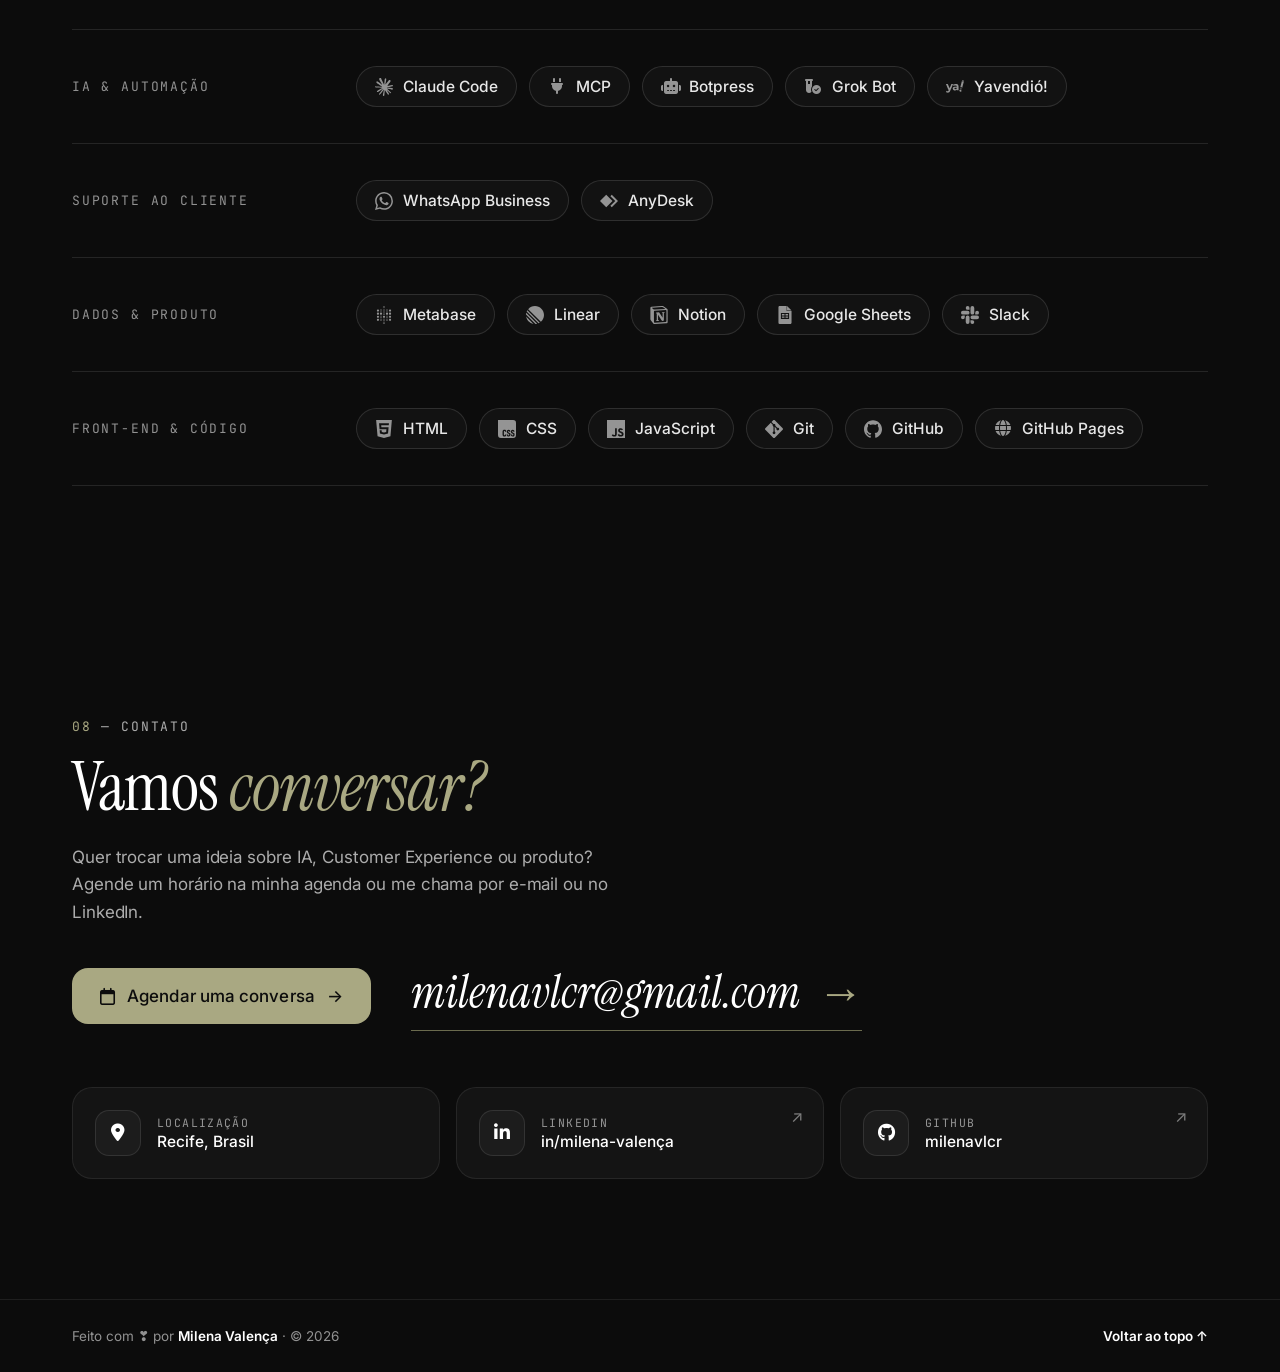
==== commit 1c38424b: "Mini-PRD de conciliação de recebimentos ligado aos estudos de caso Co-Authored-By: Claude Opus 5.5 <" ====
--- a/index.html
+++ b/index.html
@@ -7,7 +7,7 @@
 
     <link rel="stylesheet" href="https://cdnjs.cloudflare.com/ajax/libs/font-awesome/6.4.2/css/all.min.css" integrity="sha512-z3gLpd7yknf1YoNbCzqRKc4qyor8gaKU1qmn+CShxbuBusANI9QpRohGBreCFkKxLhei6S9CQXFEbbKuqLg0DA==" crossorigin="anonymous" referrerpolicy="no-referrer" />
 
-    <link rel="stylesheet" href="styles.css?v=2026-11-18e">
+    <link rel="stylesheet" href="styles.css?v=2026-11-18f">
 
     <title>Portfólio - Milena Valença </title>  
 </head>
@@ -280,6 +280,13 @@
         </ol>
       </article>
     </div>
+
+    <a class="cs-extra" href="./public/prd/conciliacao.html" target="_blank" rel="noopener">
+      <span class="cs-num">Exercício de produto · mini-PRD</span>
+      <span class="cs-extra-title">Mini-PRD: conciliação de recebimentos <em>sem planilha.</em></span>
+      <span class="cs-extra-desc">Como um ERP pode dar baixa sozinho em Pix e boletos: problema, hipóteses, proposta, métricas e riscos.</span>
+      <span class="pj-link">ler o PRD <span>↗</span></span>
+    </a>
   </div>
 </section>
 <!--End Cases-->
--- a/styles.css
+++ b/styles.css
@@ -2757,3 +2757,35 @@
   .cs-steps li { grid-template-columns: 1fr; gap: 4px; padding-left: 22px; }
   .cs-steps p { font-size: 15.5px; }
 }
+
+/* link para o exercício de produto (mini-PRD) */
+.cs-extra {
+  display: grid;
+  gap: 10px;
+  margin-top: 8px;
+  padding: 34px 36px;
+  border-radius: 20px;
+  border: 1px solid rgba(169, 168, 130, .35);
+  background: rgba(169, 168, 130, .05);
+  color: var(--color-white);
+  text-decoration: none;
+  transition: border-color .3s ease, background .3s ease;
+}
+
+.cs-extra:hover { border-color: #a9a882; background: rgba(169, 168, 130, .09); }
+
+.cs-extra-title {
+  font-family: var(--font-serif);
+  font-size: 34px;
+  line-height: 1.1;
+}
+
+.cs-extra-title em { font-style: italic; color: #a9a882; }
+
+.cs-extra-desc { font-size: 16px; color: rgba(255, 255, 255, .62); }
+.cs-extra .pj-link { margin-top: 4px; }
+
+@media (max-width: 768px) {
+  .cs-extra { padding: 26px 22px; }
+  .cs-extra-title { font-size: 28px; }
+}
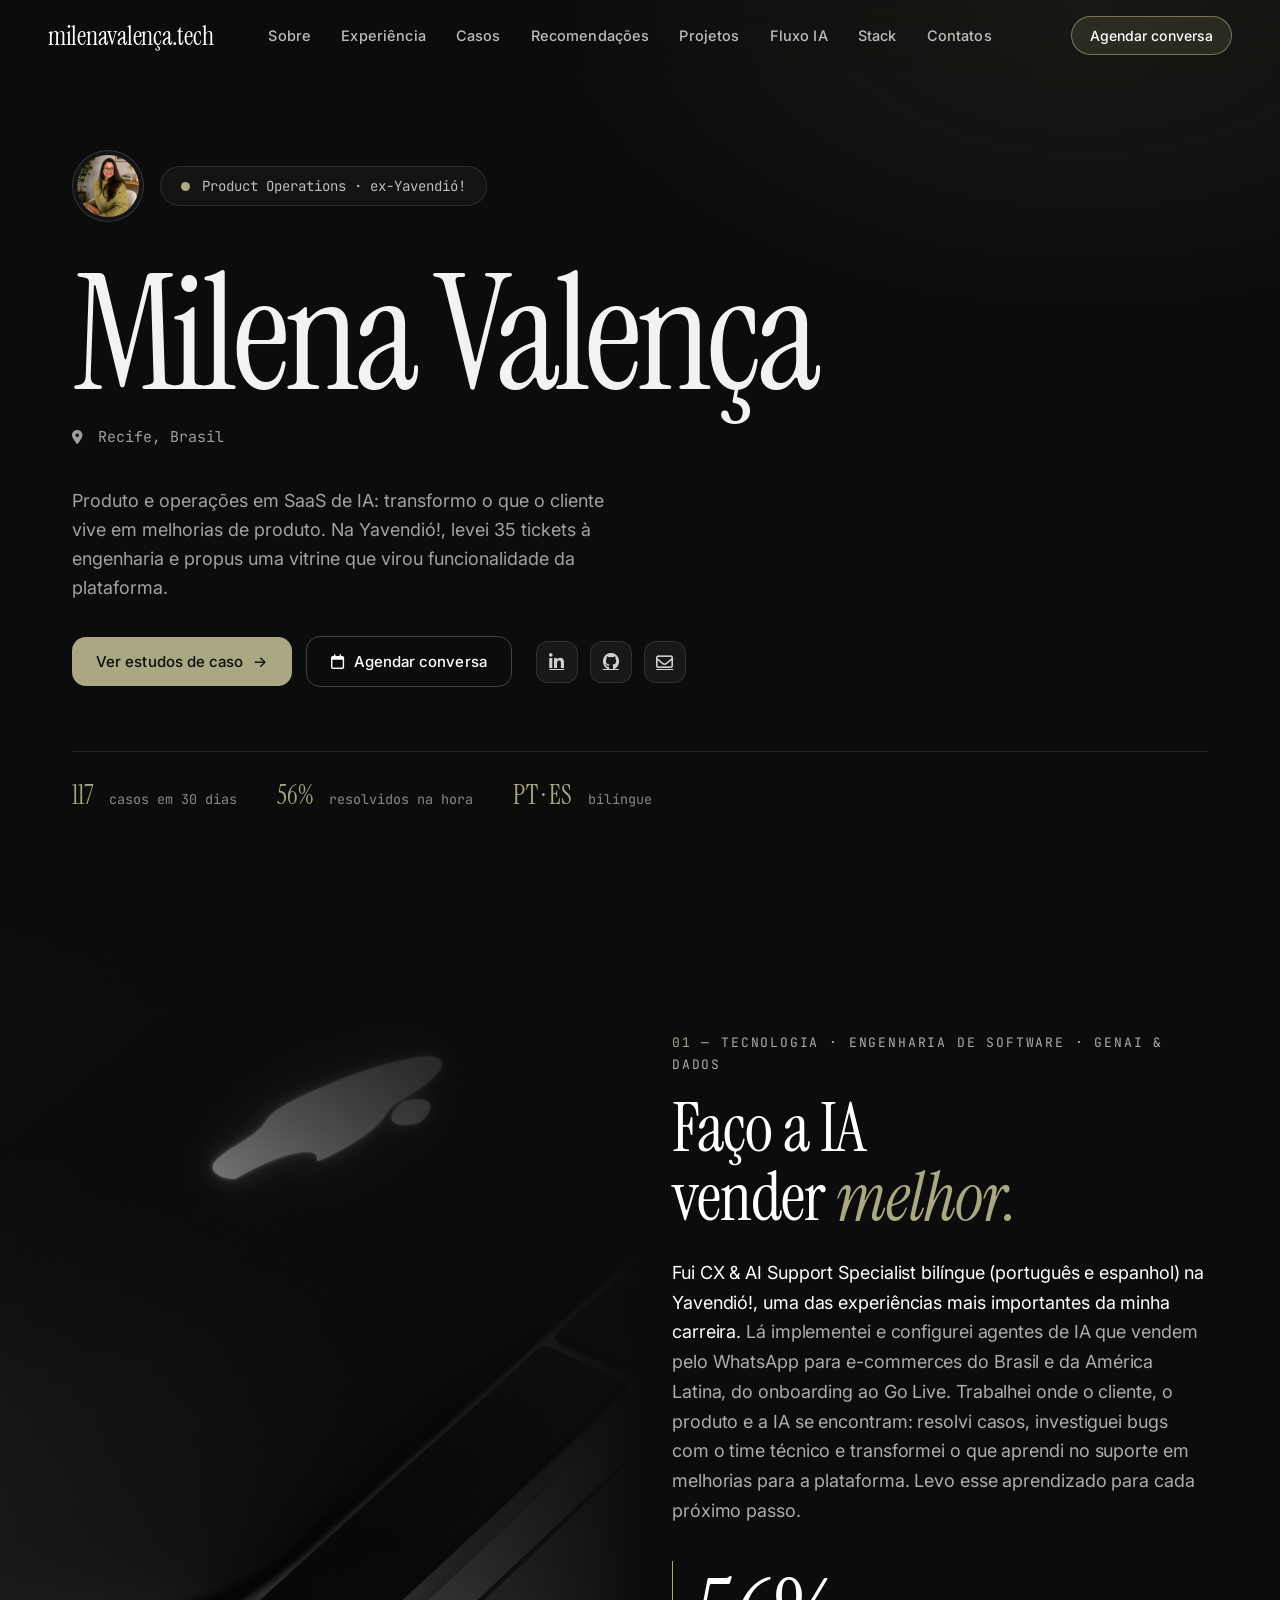
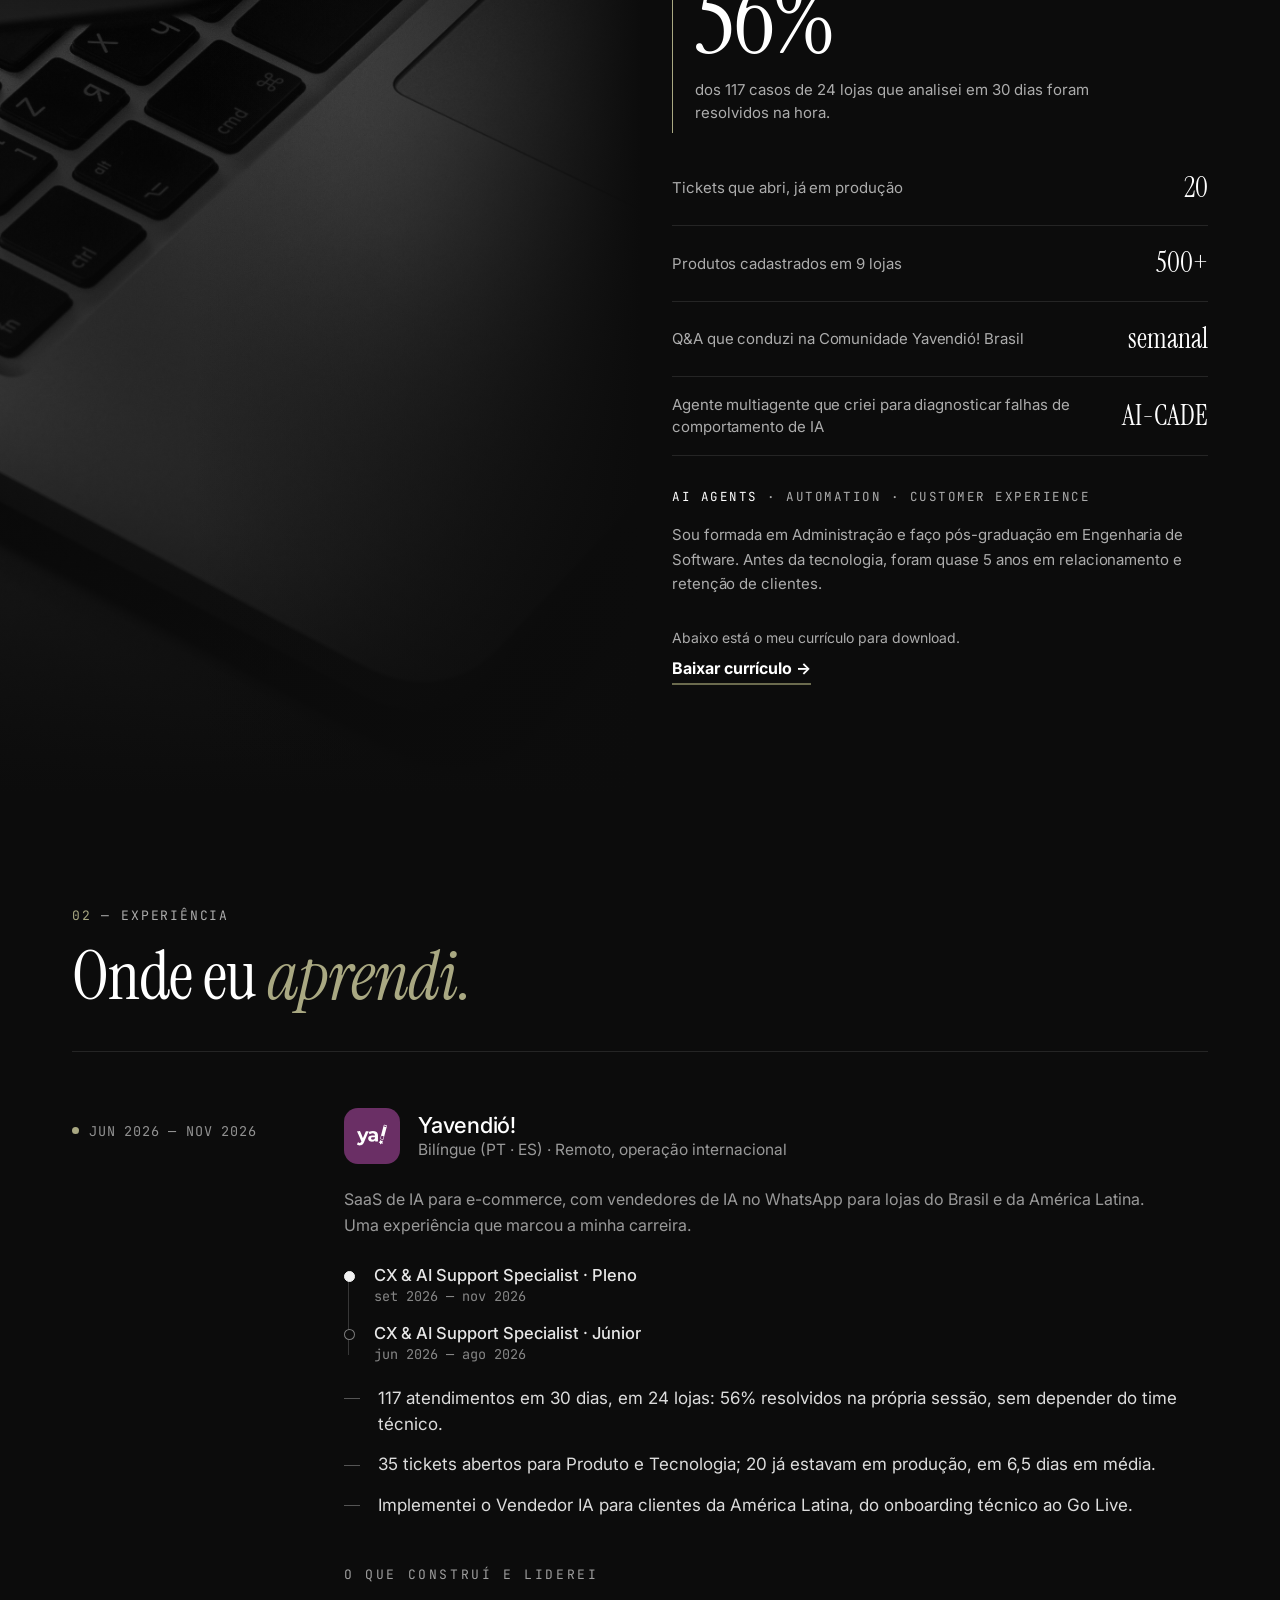
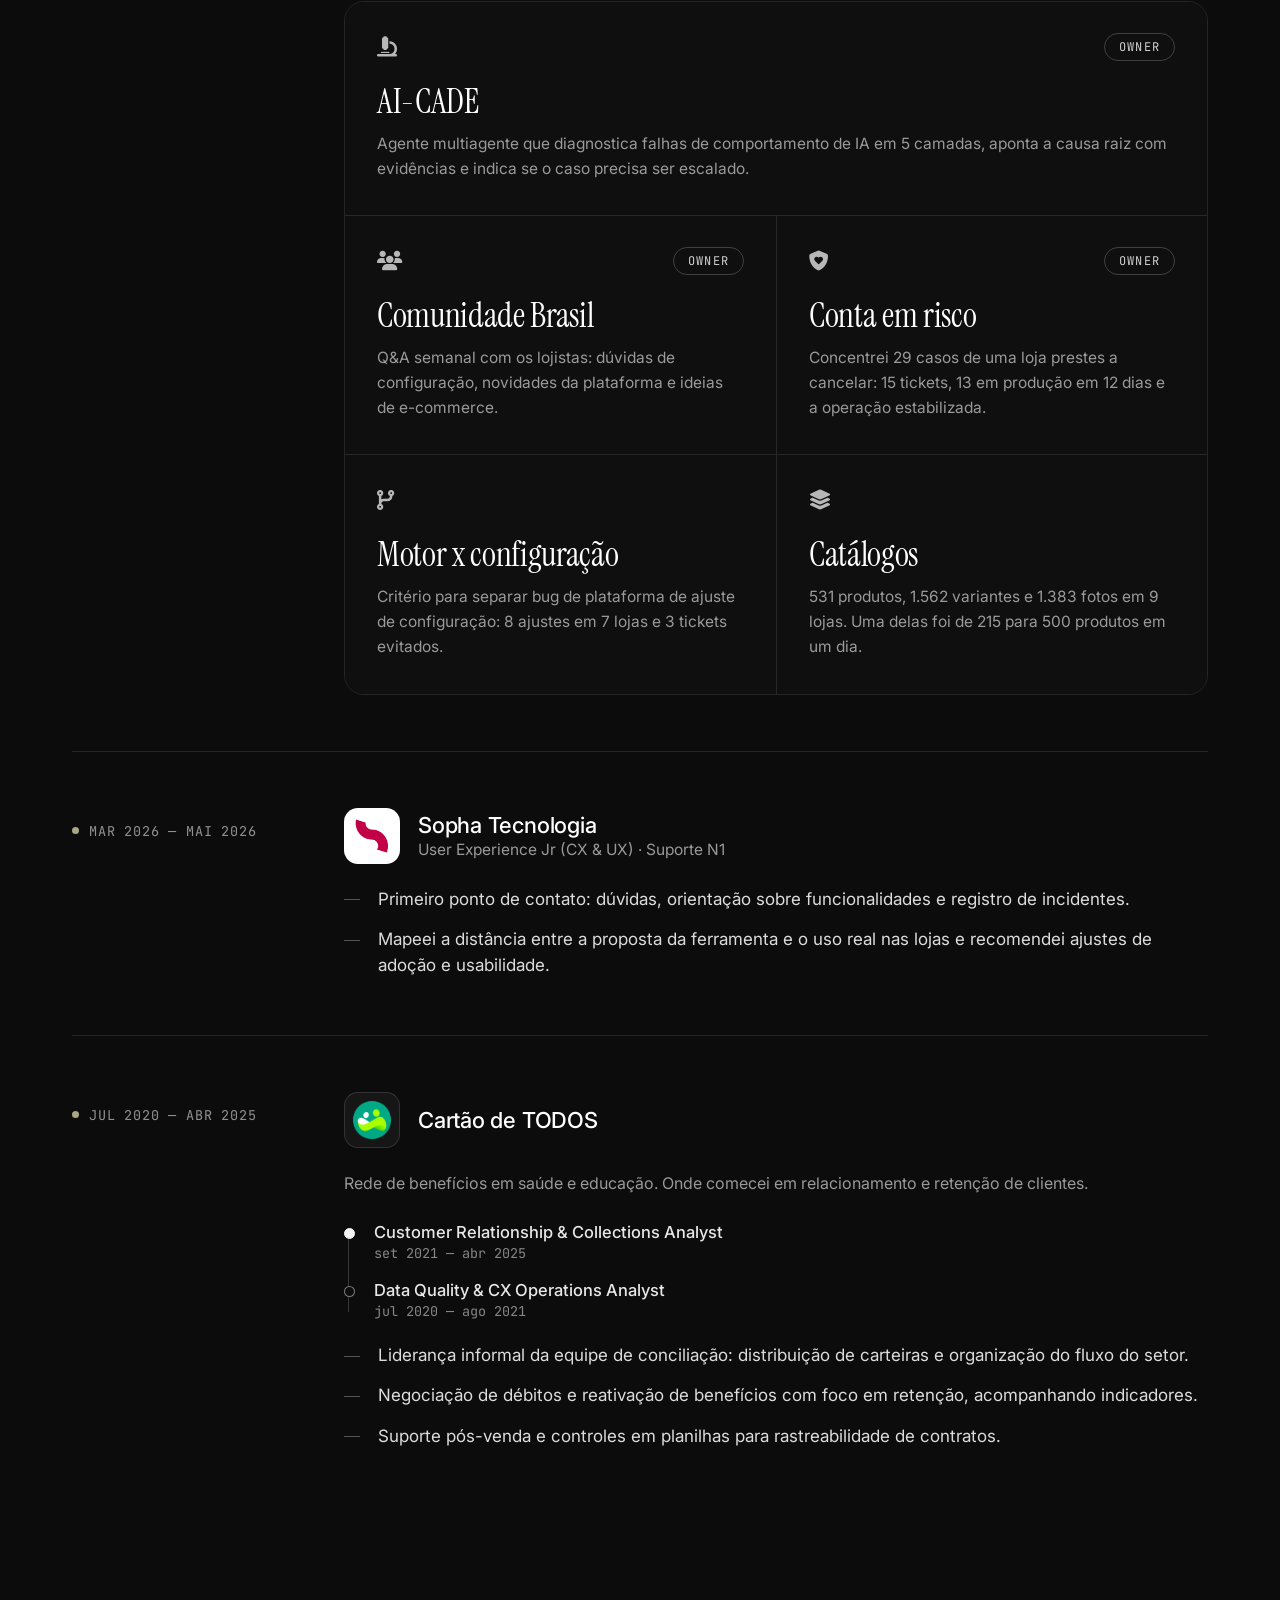
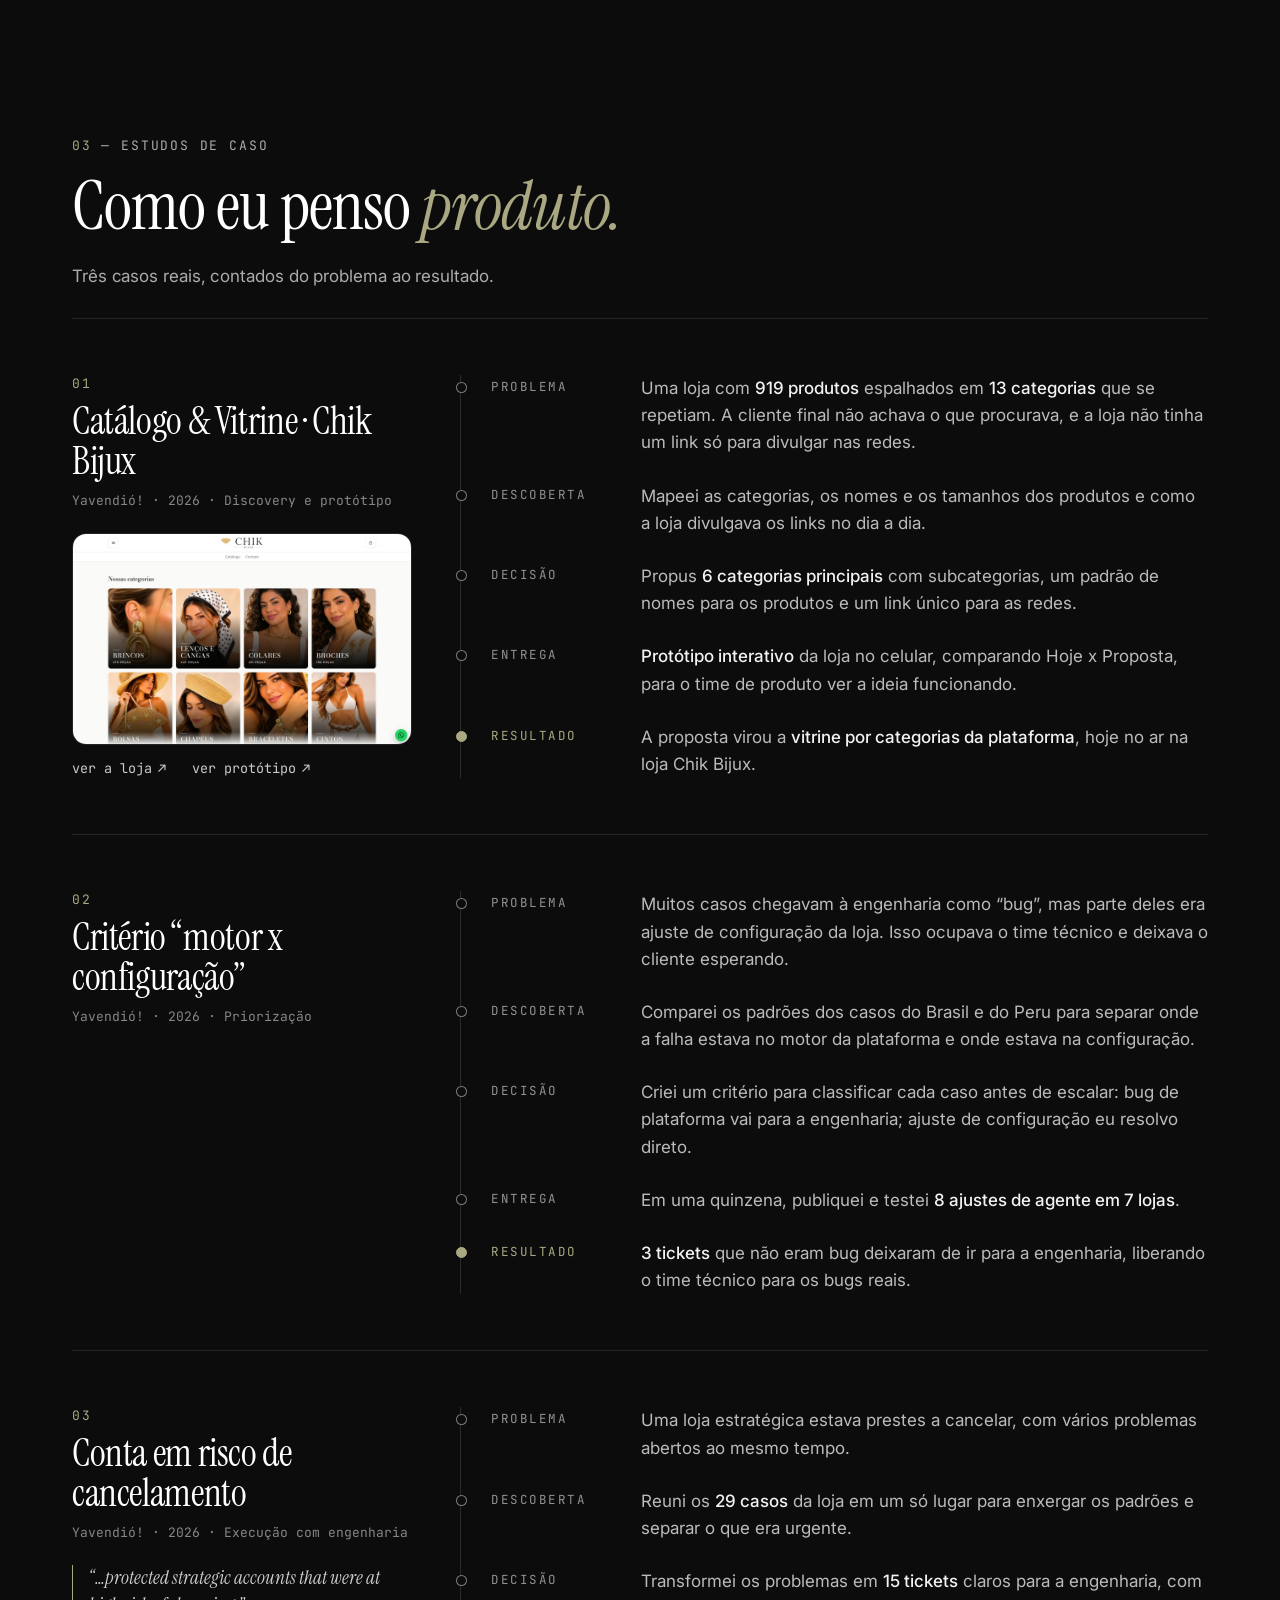
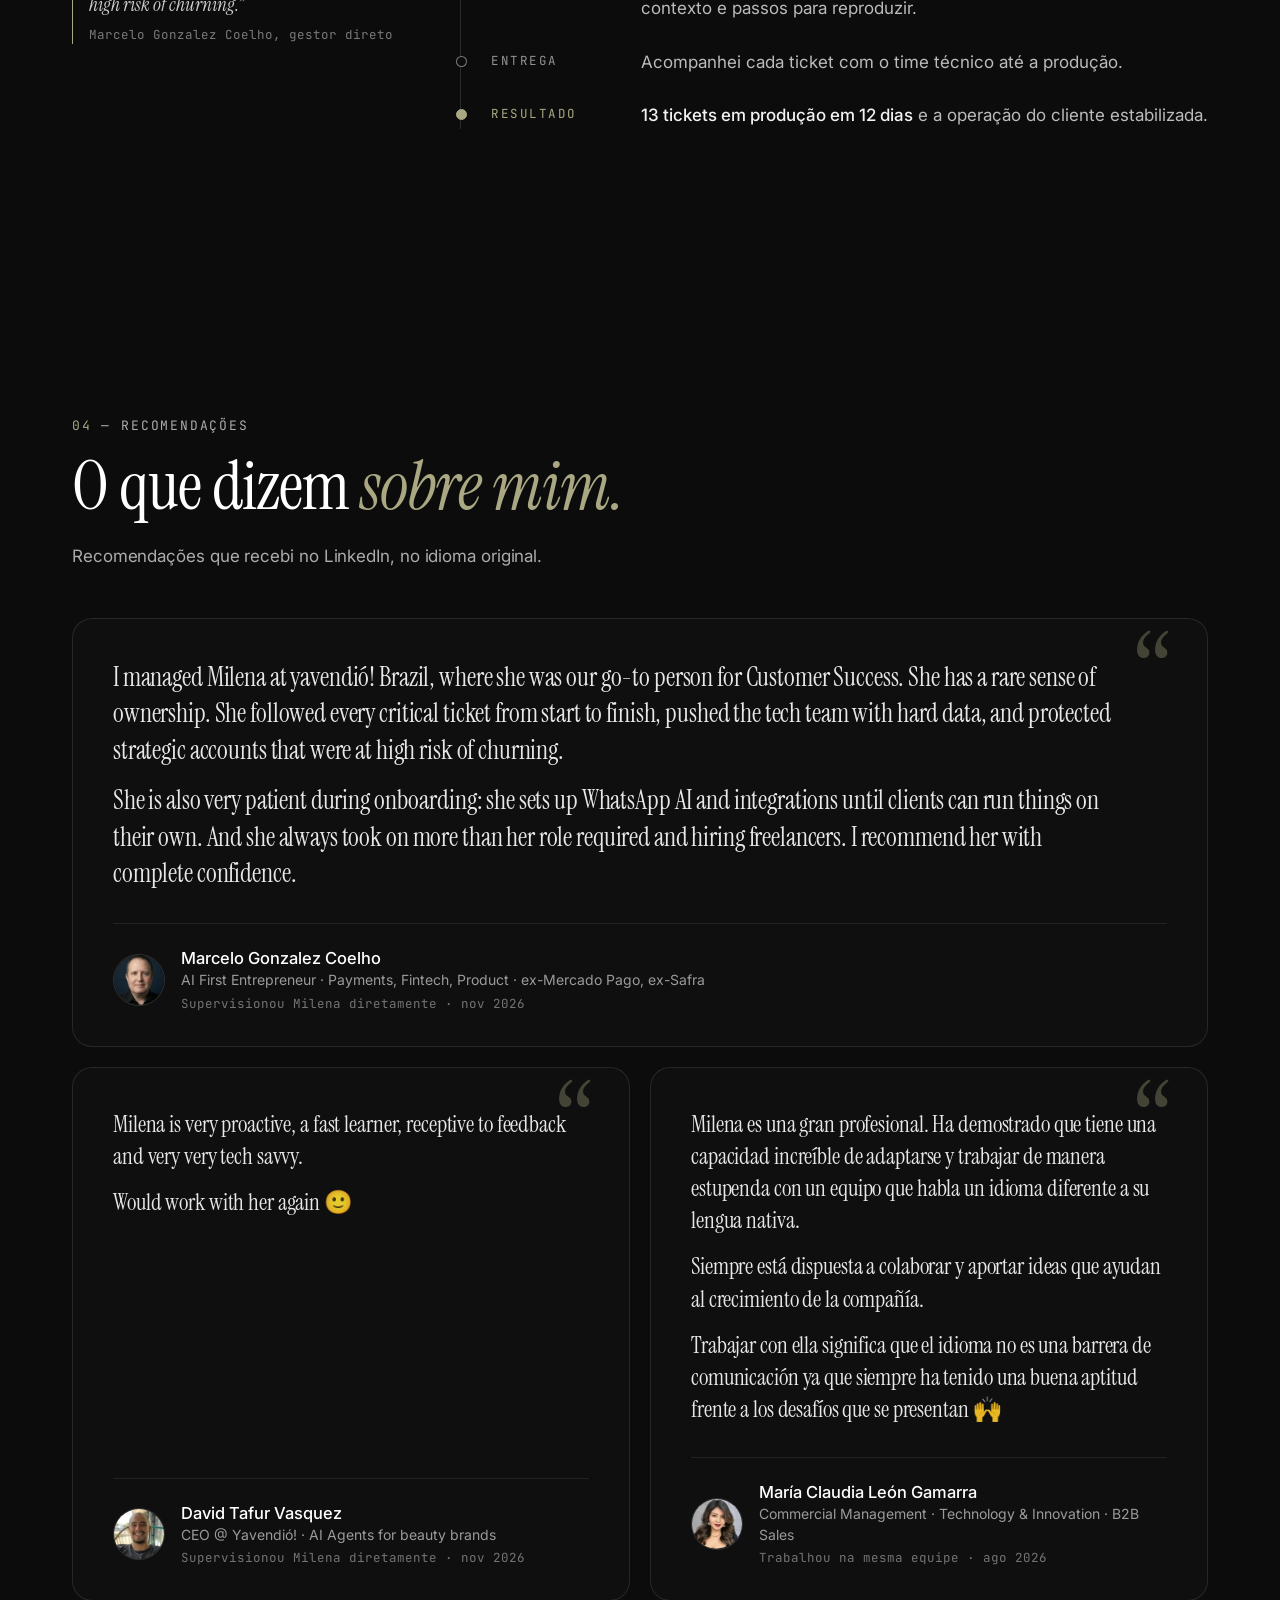
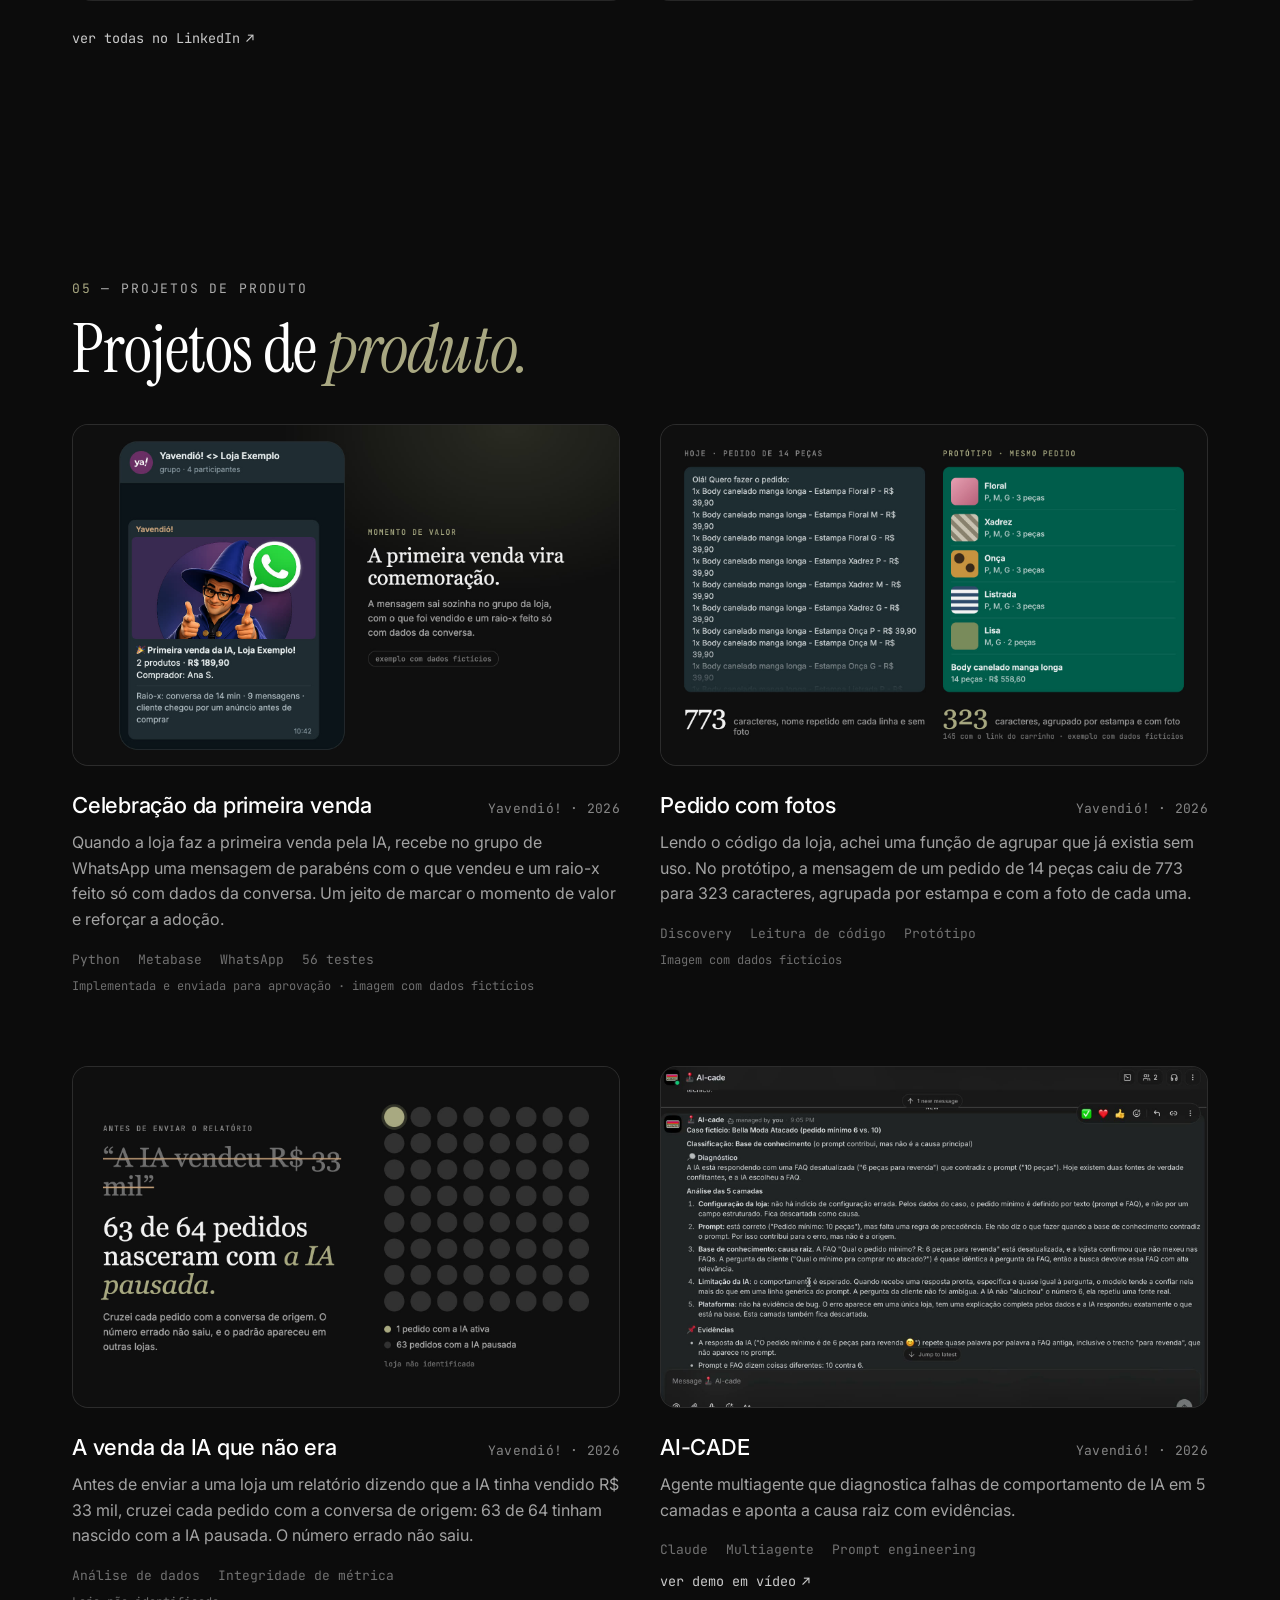
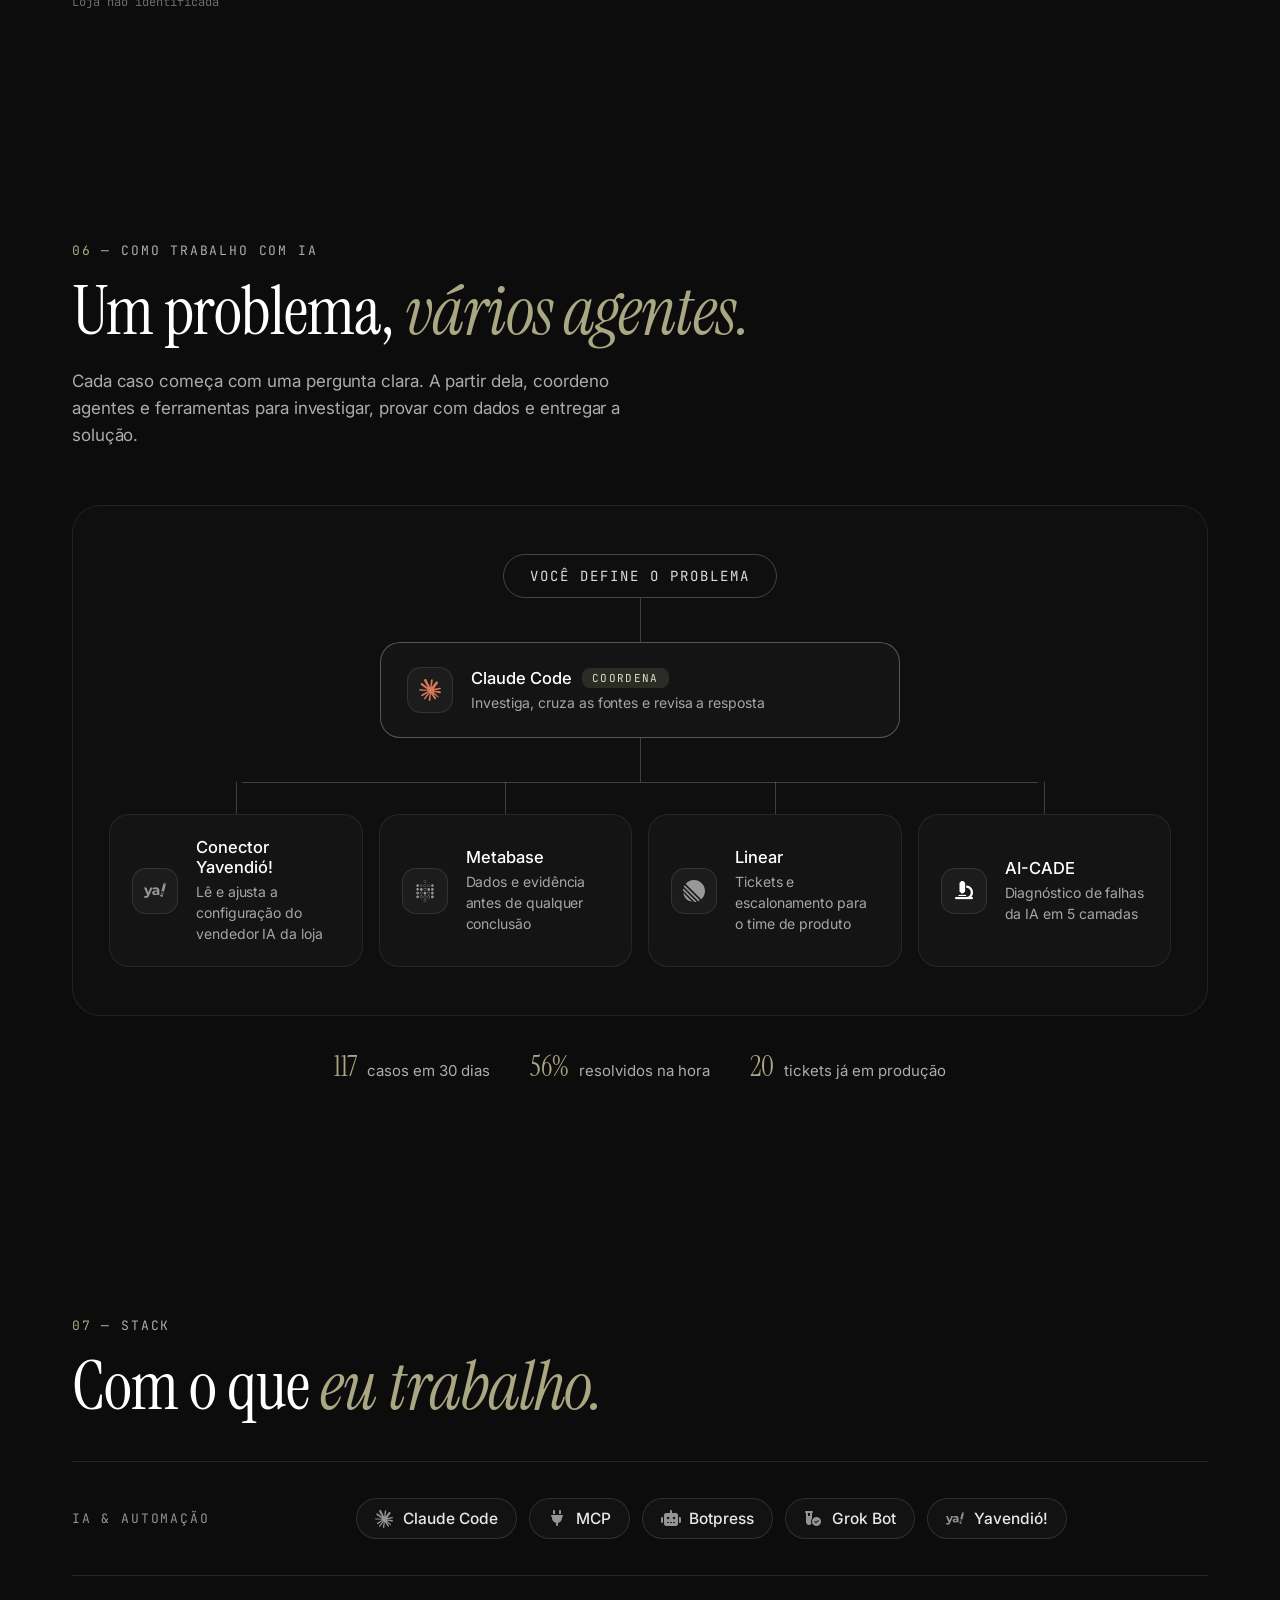
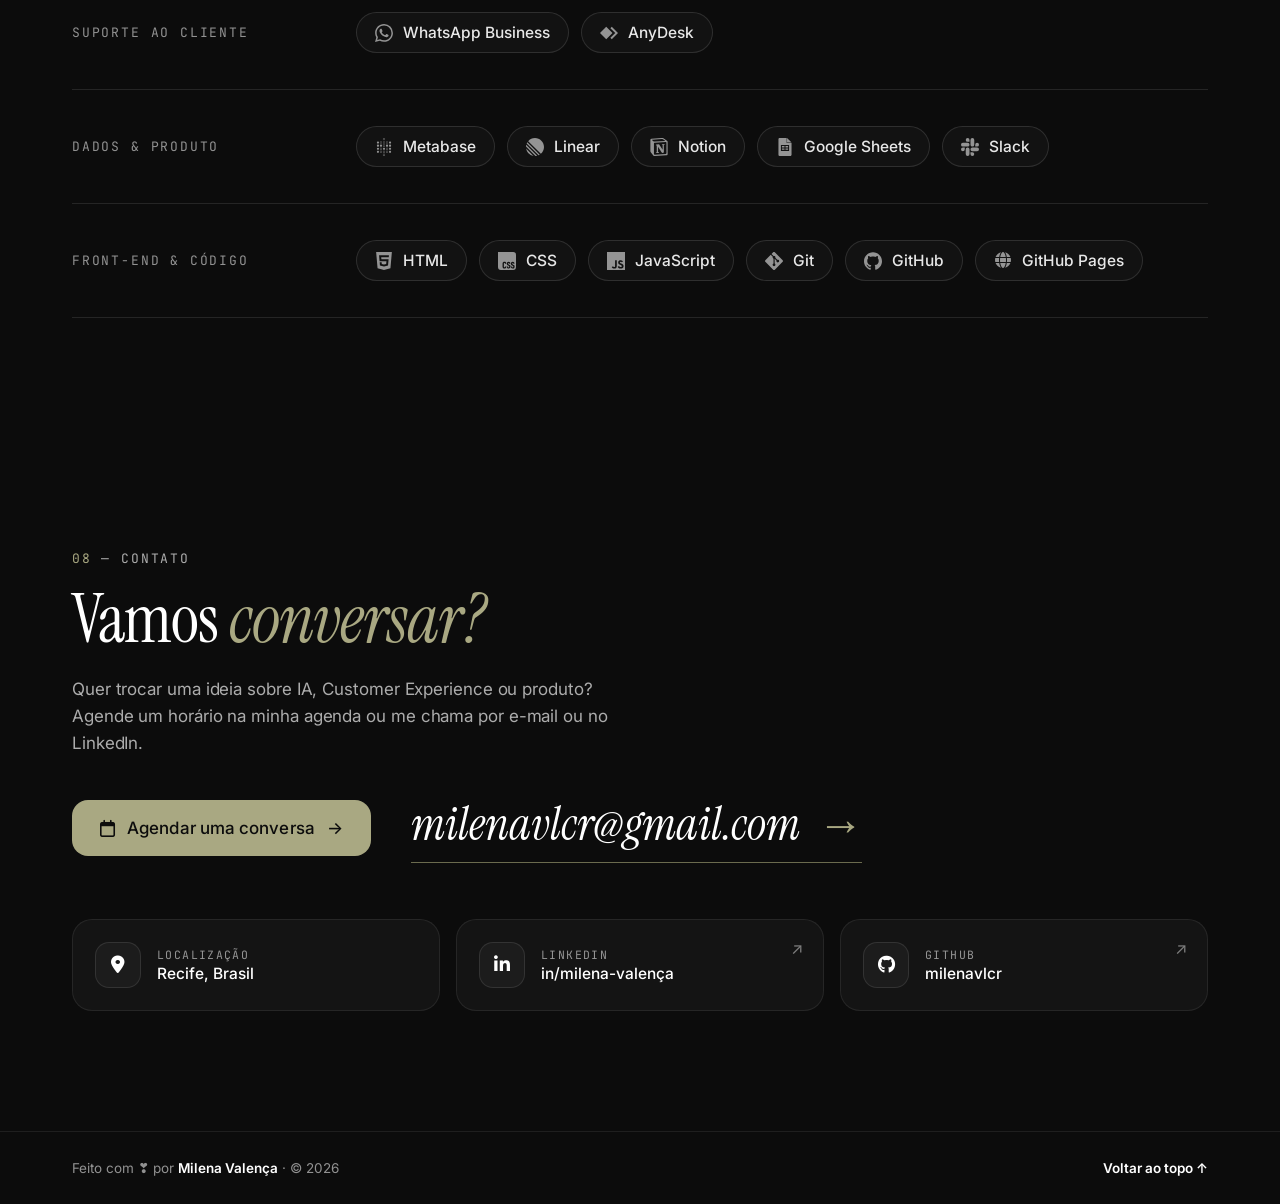
==== commit fdc908ec: "Projetos de produto: primeira venda, pedido com fotos e venda da IA; remove PRD e Hora do dia Co-Aut" ====
--- a/index.html
+++ b/index.html
@@ -7,7 +7,7 @@
 
     <link rel="stylesheet" href="https://cdnjs.cloudflare.com/ajax/libs/font-awesome/6.4.2/css/all.min.css" integrity="sha512-z3gLpd7yknf1YoNbCzqRKc4qyor8gaKU1qmn+CShxbuBusANI9QpRohGBreCFkKxLhei6S9CQXFEbbKuqLg0DA==" crossorigin="anonymous" referrerpolicy="no-referrer" />
 
-    <link rel="stylesheet" href="styles.css?v=2026-11-18f">
+    <link rel="stylesheet" href="styles.css?v=2026-11-18g">
 
     <title>Portfólio - Milena Valença </title>  
 </head>
@@ -281,12 +281,6 @@
       </article>
     </div>
 
-    <a class="cs-extra" href="./public/prd/conciliacao.html" target="_blank" rel="noopener">
-      <span class="cs-num">Exercício de produto · mini-PRD</span>
-      <span class="cs-extra-title">Mini-PRD: conciliação de recebimentos <em>sem planilha.</em></span>
-      <span class="cs-extra-desc">Como um ERP pode dar baixa sozinho em Pix e boletos: problema, hipóteses, proposta, métricas e riscos.</span>
-      <span class="pj-link">ler o PRD <span>↗</span></span>
-    </a>
   </div>
 </section>
 <!--End Cases-->
@@ -368,11 +362,47 @@
 <!--Project-->
 <section id="projects">
   <div class="projects-head">
-    <p class="am-eyebrow"><span>05</span> — Projetos</p>
-    <h2 class="pj-title">Projetos que tirei <em>do papel.</em></h2>
+    <p class="am-eyebrow"><span>05</span> — Projetos de produto</p>
+    <h2 class="pj-title">Projetos de <em>produto.</em></h2>
   </div>
 
   <div class="pj-grid">
+    <article class="pj-card">
+      <div class="pj-shot">
+        <img src="./assets/projetos/venda.jpg" alt="Exemplo de mensagem de parabéns pela primeira venda no grupo de WhatsApp da loja" loading="lazy">
+      </div>
+      <div class="pj-head">
+        <h3>Celebração da primeira venda</h3>
+        <span class="pj-meta">Yavendió! · 2026</span>
+      </div>
+      <p class="pj-desc">Quando a loja faz a primeira venda pela IA, recebe no grupo de WhatsApp uma mensagem de parabéns com o que vendeu e um raio-x feito só com dados da conversa. Um jeito de marcar o momento de valor e reforçar a adoção.</p>
+      <ul class="pj-stack"><li>Python</li><li>Metabase</li><li>WhatsApp</li><li>56 testes</li></ul>
+      <p class="pj-note">Implementada e enviada para aprovação · imagem com dados fictícios</p>
+    </article>
+    <article class="pj-card">
+      <div class="pj-shot">
+        <img src="./assets/projetos/pedido.jpg" alt="Comparação entre a mensagem de pedido atual e o protótipo agrupado com fotos" loading="lazy">
+      </div>
+      <div class="pj-head">
+        <h3>Pedido com fotos</h3>
+        <span class="pj-meta">Yavendió! · 2026</span>
+      </div>
+      <p class="pj-desc">Lendo o código da loja, achei uma função de agrupar que já existia sem uso. No protótipo, a mensagem de um pedido de 14 peças caiu de 773 para 323 caracteres, agrupada por estampa e com a foto de cada uma.</p>
+      <ul class="pj-stack"><li>Discovery</li><li>Leitura de código</li><li>Protótipo</li></ul>
+      <p class="pj-note">Imagem com dados fictícios</p>
+    </article>
+    <article class="pj-card">
+      <div class="pj-shot">
+        <img src="./assets/projetos/metrica.jpg" alt="64 pedidos, sendo 63 com a IA pausada" loading="lazy">
+      </div>
+      <div class="pj-head">
+        <h3>A venda da IA que não era</h3>
+        <span class="pj-meta">Yavendió! · 2026</span>
+      </div>
+      <p class="pj-desc">Antes de enviar a uma loja um relatório dizendo que a IA tinha vendido R$ 33 mil, cruzei cada pedido com a conversa de origem: 63 de 64 tinham nascido com a IA pausada. O número errado não saiu.</p>
+      <ul class="pj-stack"><li>Análise de dados</li><li>Integridade de métrica</li></ul>
+      <p class="pj-note">Loja não identificada</p>
+    </article>
     <article class="pj-card">
       <a class="pj-shot" href="./assets/ai-cade-demo.mp4" target="_blank" rel="noopener">
         <img src="./assets/projetos/ai-cade.jpg" alt="AI-CADE mostrando o diagnóstico de um caso em 5 camadas" loading="lazy">
@@ -384,45 +414,6 @@
       <p class="pj-desc">Agente multiagente que diagnostica falhas de comportamento de IA em 5 camadas e aponta a causa raiz com evidências.</p>
       <ul class="pj-stack"><li>Claude</li><li>Multiagente</li><li>Prompt engineering</li></ul>
       <a class="pj-link" href="./assets/ai-cade-demo.mp4" target="_blank" rel="noopener">ver demo em vídeo <span>↗</span></a>
-    </article>
-    <article class="pj-card">
-      <a class="pj-shot" href="https://store.yavendio.com/br/chik-bijux" target="_blank" rel="noopener">
-        <img src="./assets/projetos/chik-bijux.jpg" alt="Vitrine da loja Chik Bijux com as categorias principais" loading="lazy">
-      </a>
-      <div class="pj-head">
-        <h3>Catálogo &amp; Vitrine · Chik Bijux</h3>
-        <span class="pj-meta">Yavendió! · 2026</span>
-      </div>
-      <p class="pj-desc">919 produtos em 13 categorias repetidas viraram categorias principais com subcategorias. A proposta virou base da vitrine por categorias da plataforma, já no ar na loja.</p>
-      <ul class="pj-stack"><li>UX</li><li>Catálogo</li><li>HTML</li><li>CSS</li><li>JavaScript</li></ul>
-      <div class="pj-links">
-        <a class="pj-link" href="https://store.yavendio.com/br/chik-bijux" target="_blank" rel="noopener">store.yavendio.com/br/chik-bijux <span>↗</span></a>
-        <a class="pj-link" href="./public/prototipo/catalogo.html" target="_blank" rel="noopener">ver protótipo <span>↗</span></a>
-      </div>
-    </article>
-    <article class="pj-card">
-      <a class="pj-shot" href="https://cdn.botpress.cloud/webchat/v3.6/shareable.html?configUrl=https://files.bpcontent.cloud/2026/05/14/15/20260514150637-DB6JVPNB.json" target="_blank" rel="noopener">
-        <img src="./assets/projetos/playersync.jpg" alt="Tela inicial do assistente PlayerSync AI" loading="lazy">
-      </a>
-      <div class="pj-head">
-        <h3>PlayerSync AI</h3>
-        <span class="pj-meta">Pessoal · 2026</span>
-      </div>
-      <p class="pj-desc">Assistente com tema arcade retrô: conversa, recomenda jogos e guia aventuras numa experiência pixel art.</p>
-      <ul class="pj-stack"><li>Botpress</li><li>Fluxos conversacionais</li></ul>
-      <a class="pj-link" href="https://cdn.botpress.cloud/webchat/v3.6/shareable.html?configUrl=https://files.bpcontent.cloud/2026/05/14/15/20260514150637-DB6JVPNB.json" target="_blank" rel="noopener">abrir assistente <span>↗</span></a>
-    </article>
-    <article class="pj-card">
-      <a class="pj-shot" href="https://milenavlcr.github.io/Projeto-de-Horas/" target="_blank" rel="noopener">
-        <img src="./assets/projetos/hora-do-dia.jpg" alt="Página Hora do dia com o horário atual" loading="lazy">
-      </a>
-      <div class="pj-head">
-        <h3>Hora do dia</h3>
-        <span class="pj-meta">Pessoal · 2024</span>
-      </div>
-      <p class="pj-desc">Página que mostra a hora atual e muda a imagem e as cores conforme o período do dia.</p>
-      <ul class="pj-stack"><li>HTML</li><li>CSS</li><li>JavaScript</li></ul>
-      <a class="pj-link" href="https://milenavlcr.github.io/Projeto-de-Horas/" target="_blank" rel="noopener">milenavlcr.github.io/Projeto-de-Horas <span>↗</span></a>
     </article>
   </div>
 </section>
--- a/styles.css
+++ b/styles.css
@@ -2789,3 +2789,10 @@
   .cs-extra { padding: 26px 22px; }
   .cs-extra-title { font-size: 28px; }
 }
+
+.pj-note {
+  margin-top: 10px;
+  font-family: var(--font-mono);
+  font-size: 12px;
+  color: rgba(255, 255, 255, .4);
+}
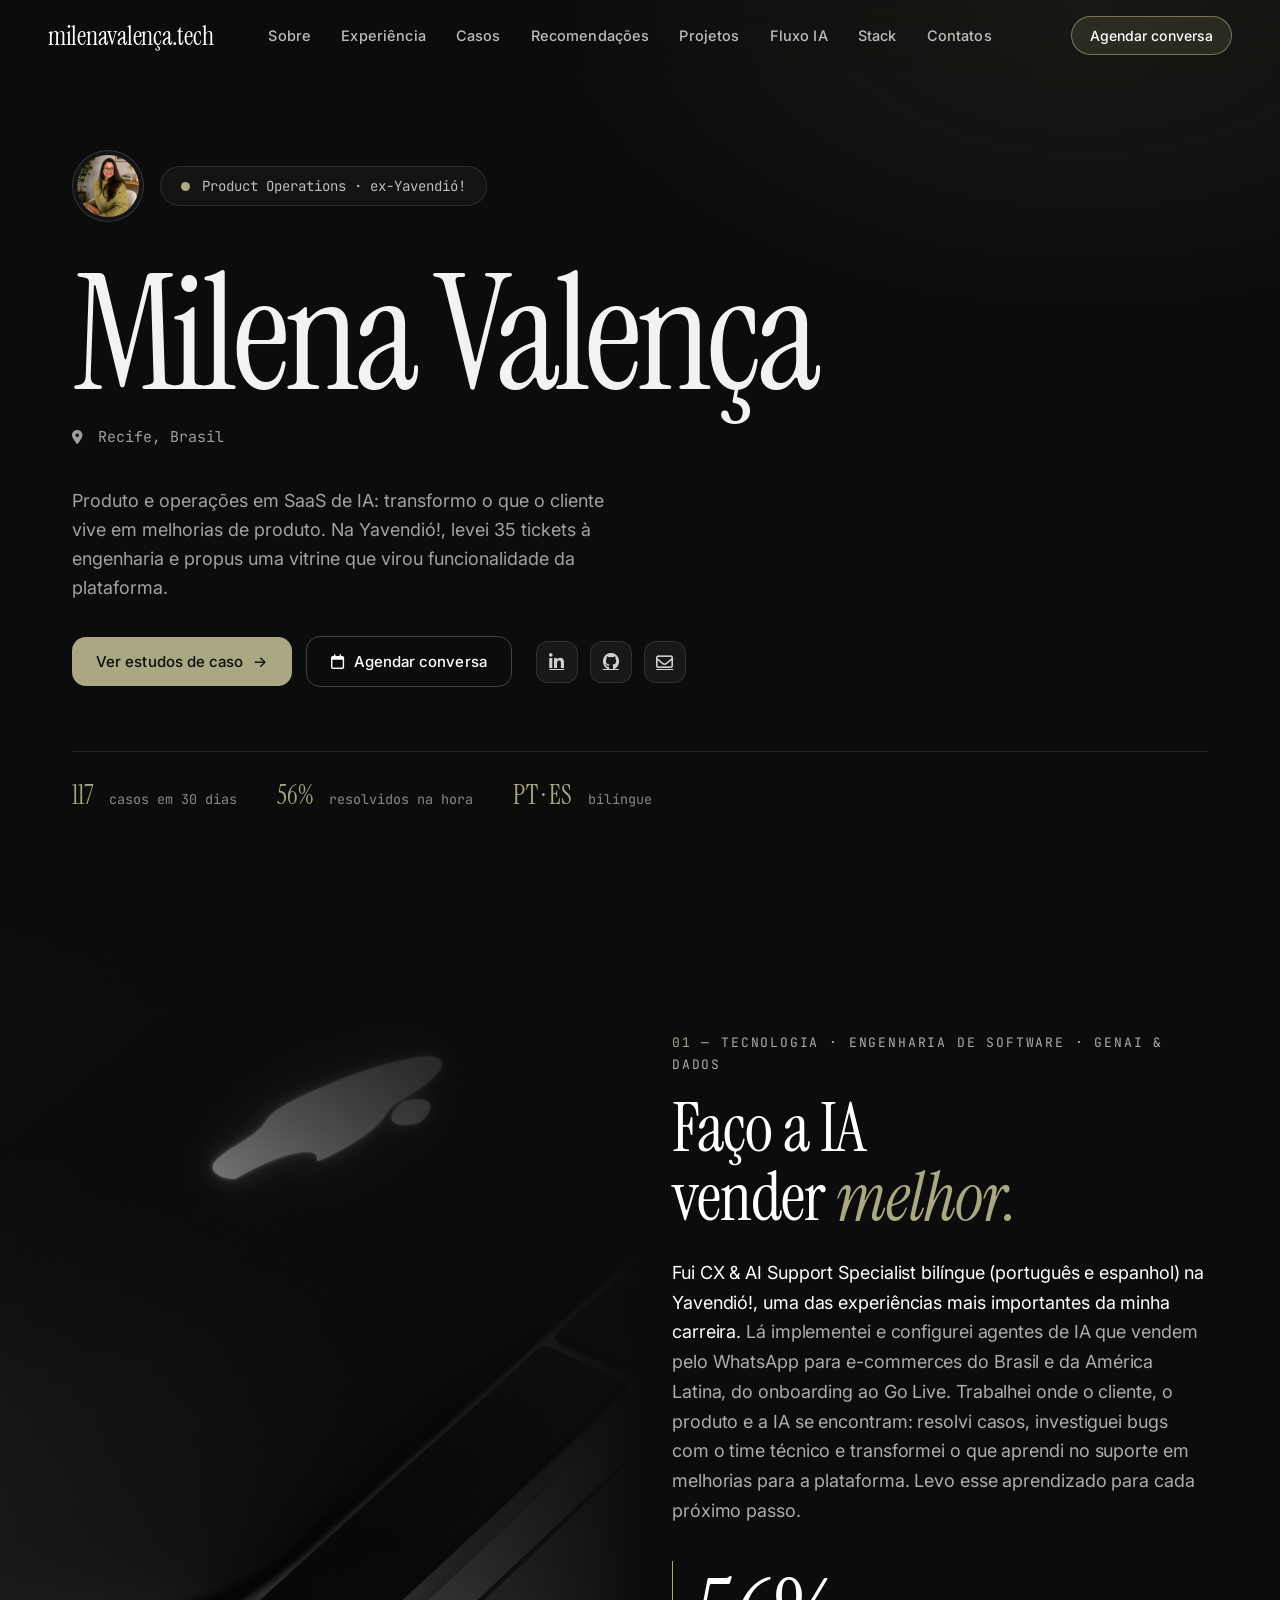
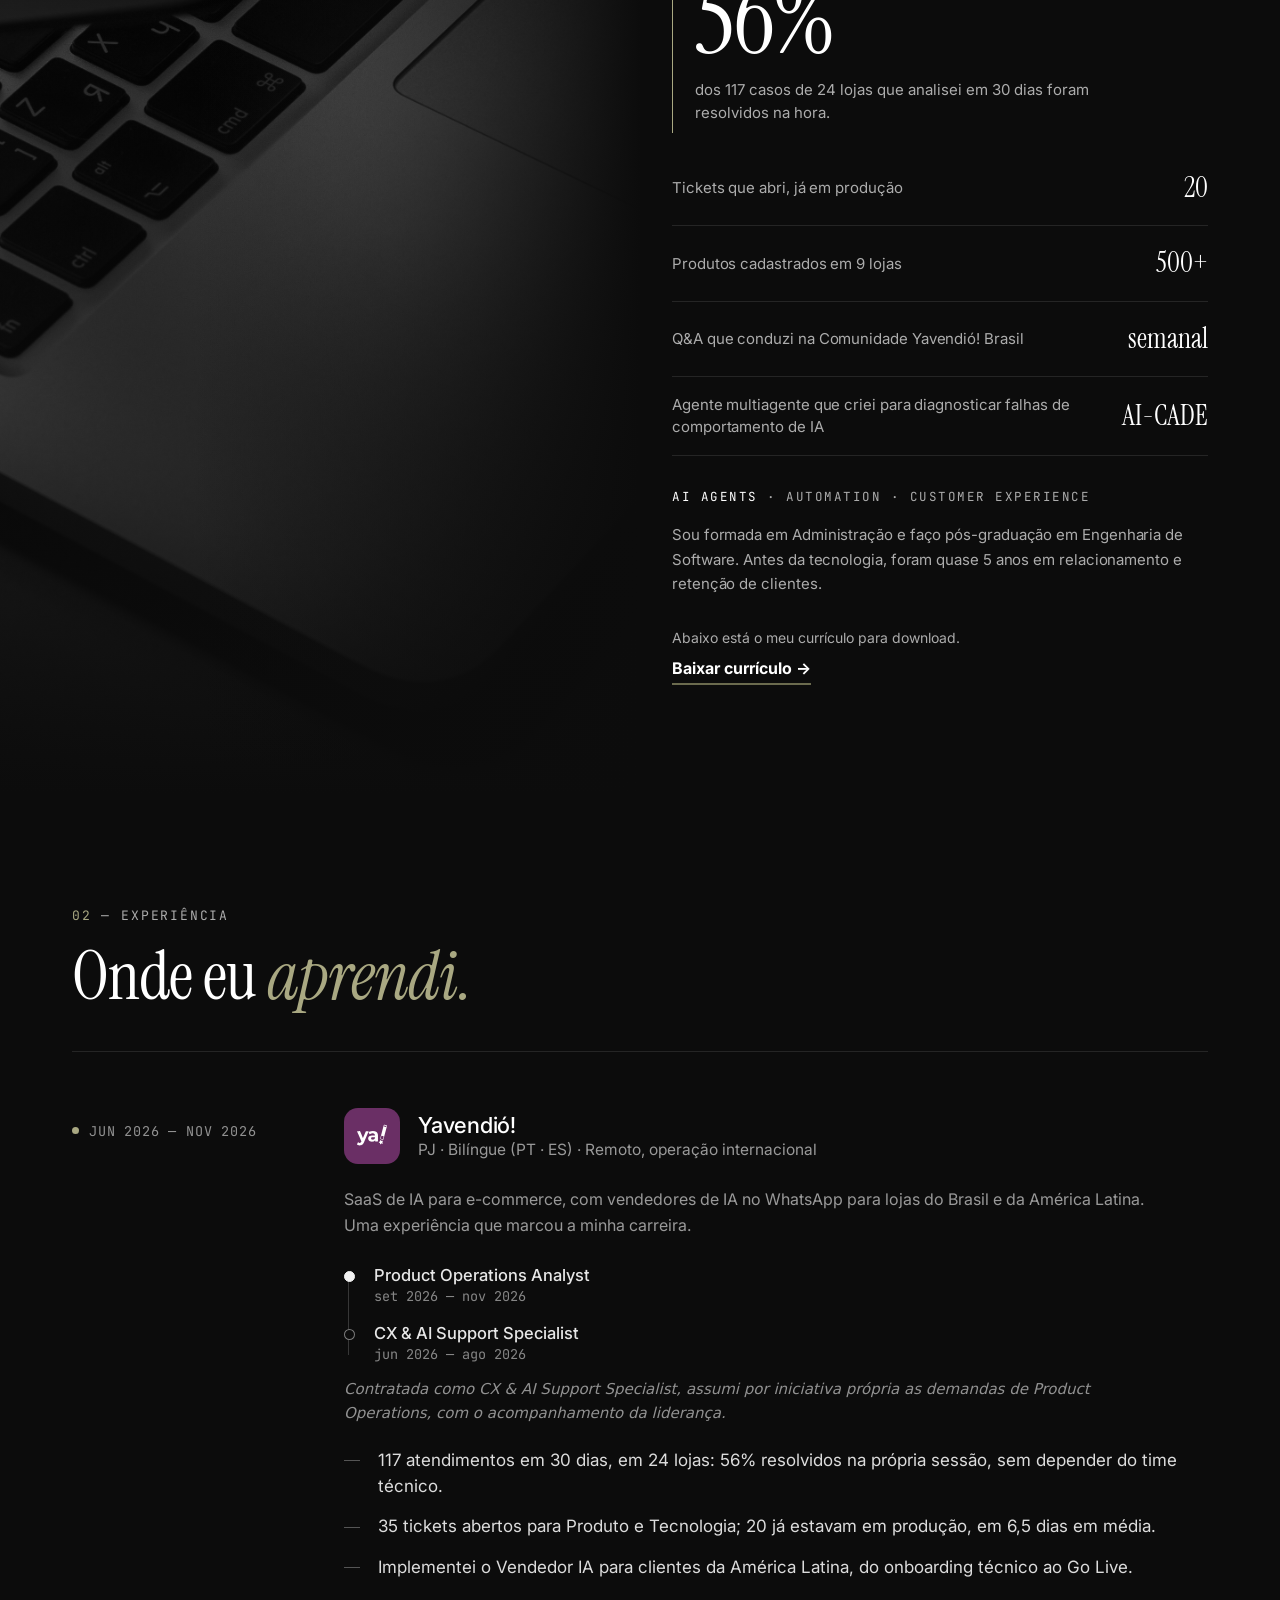
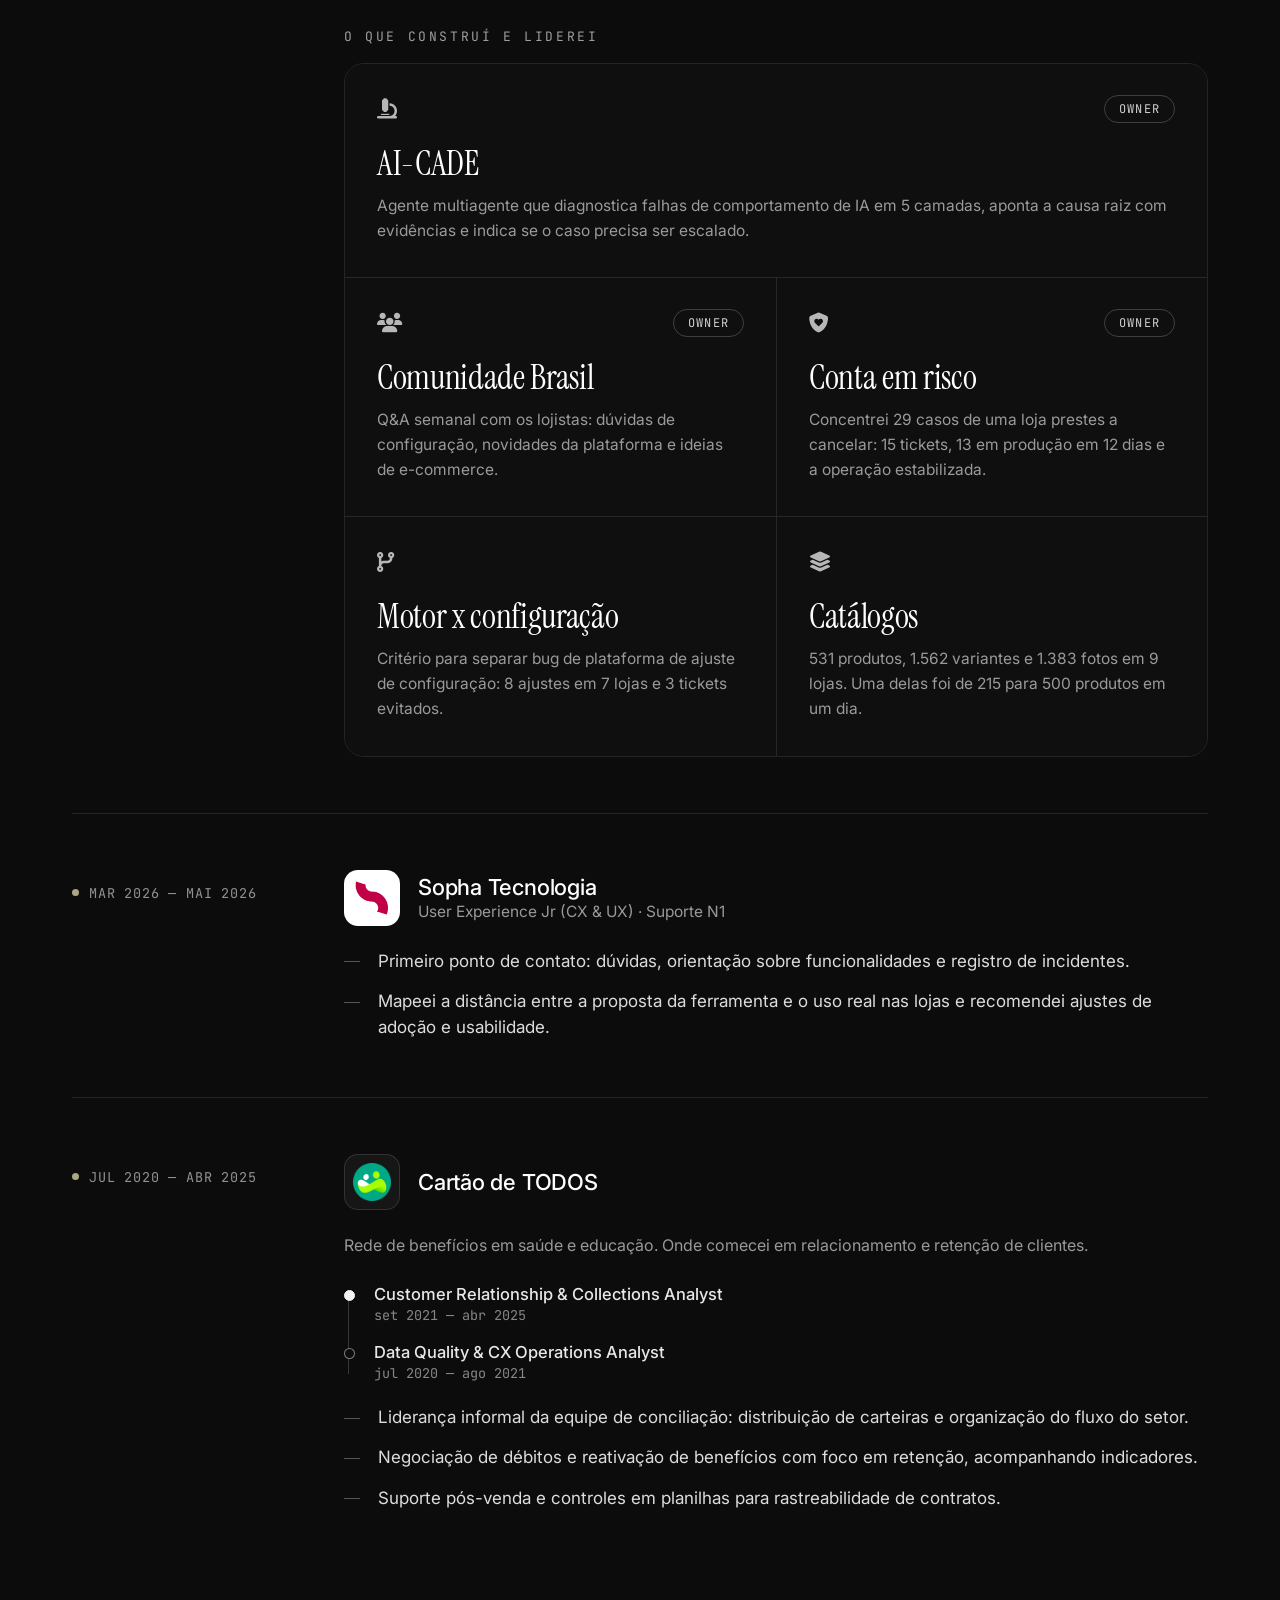
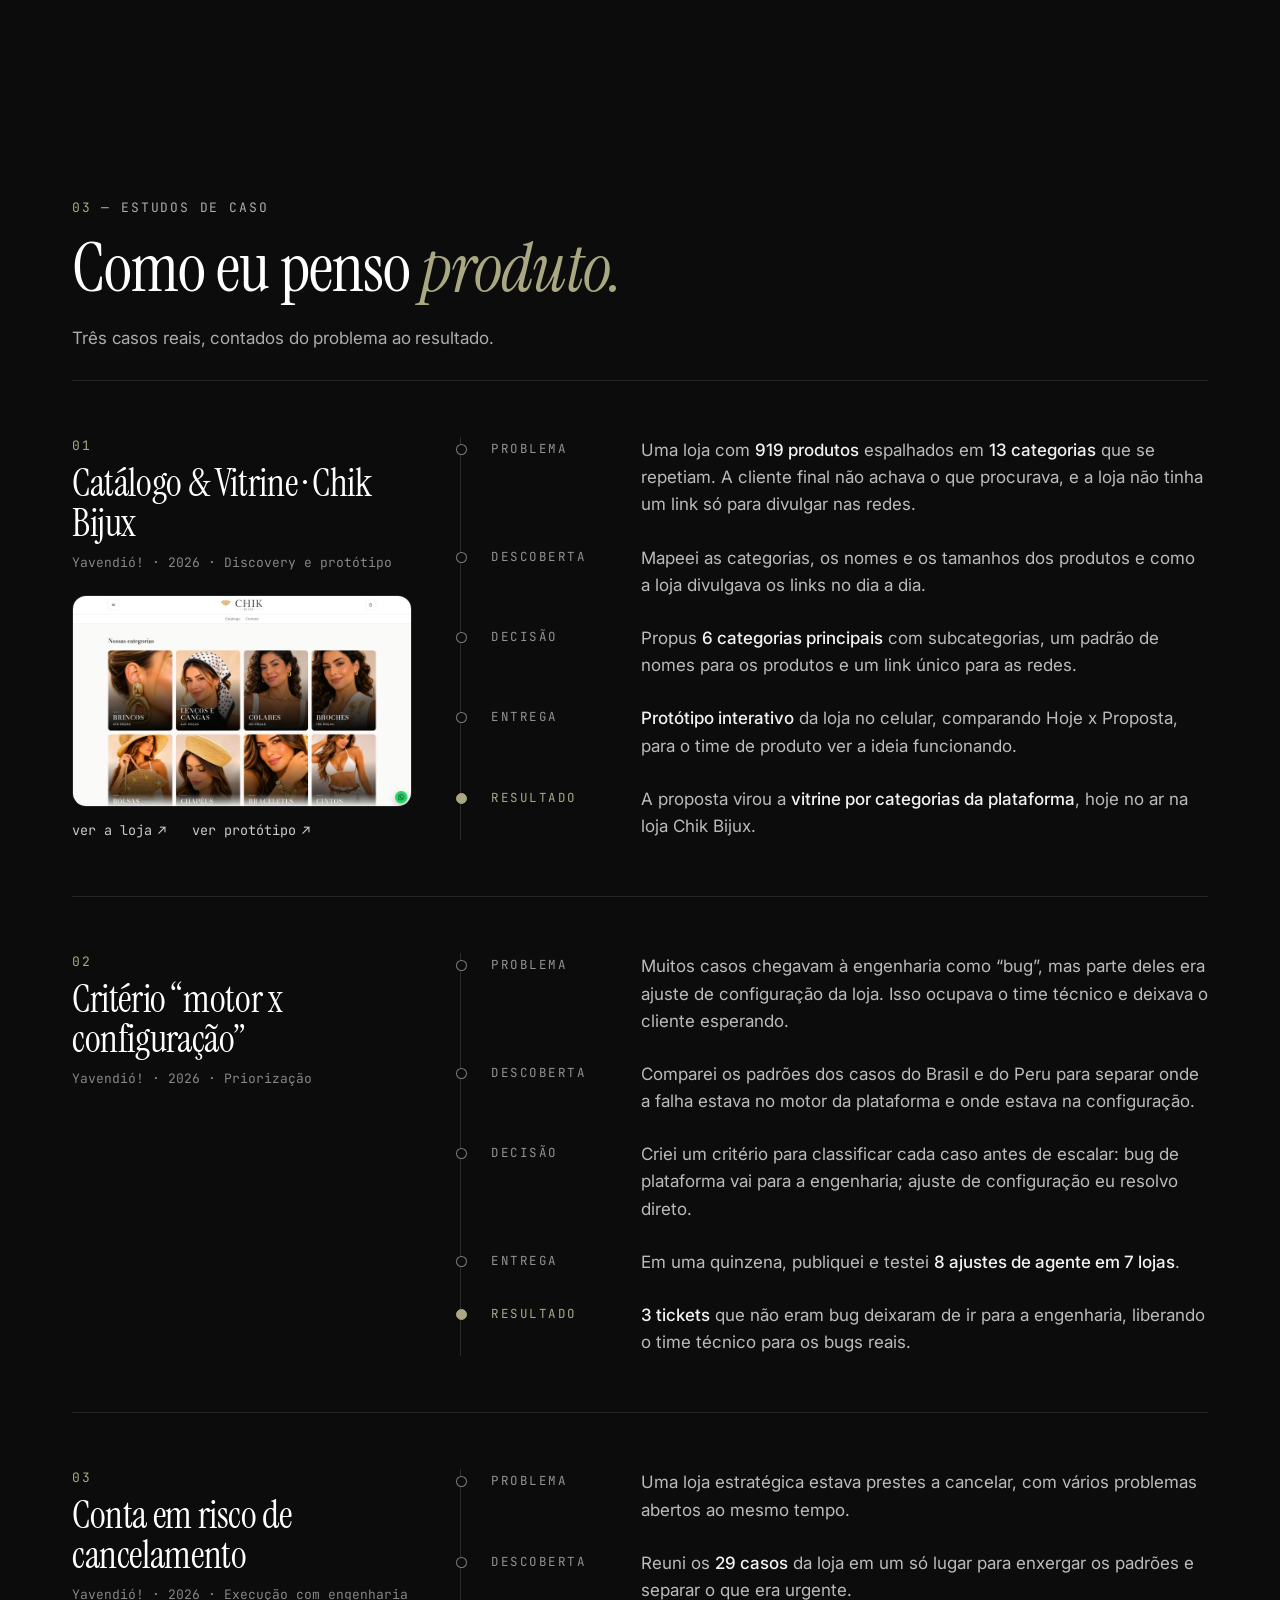
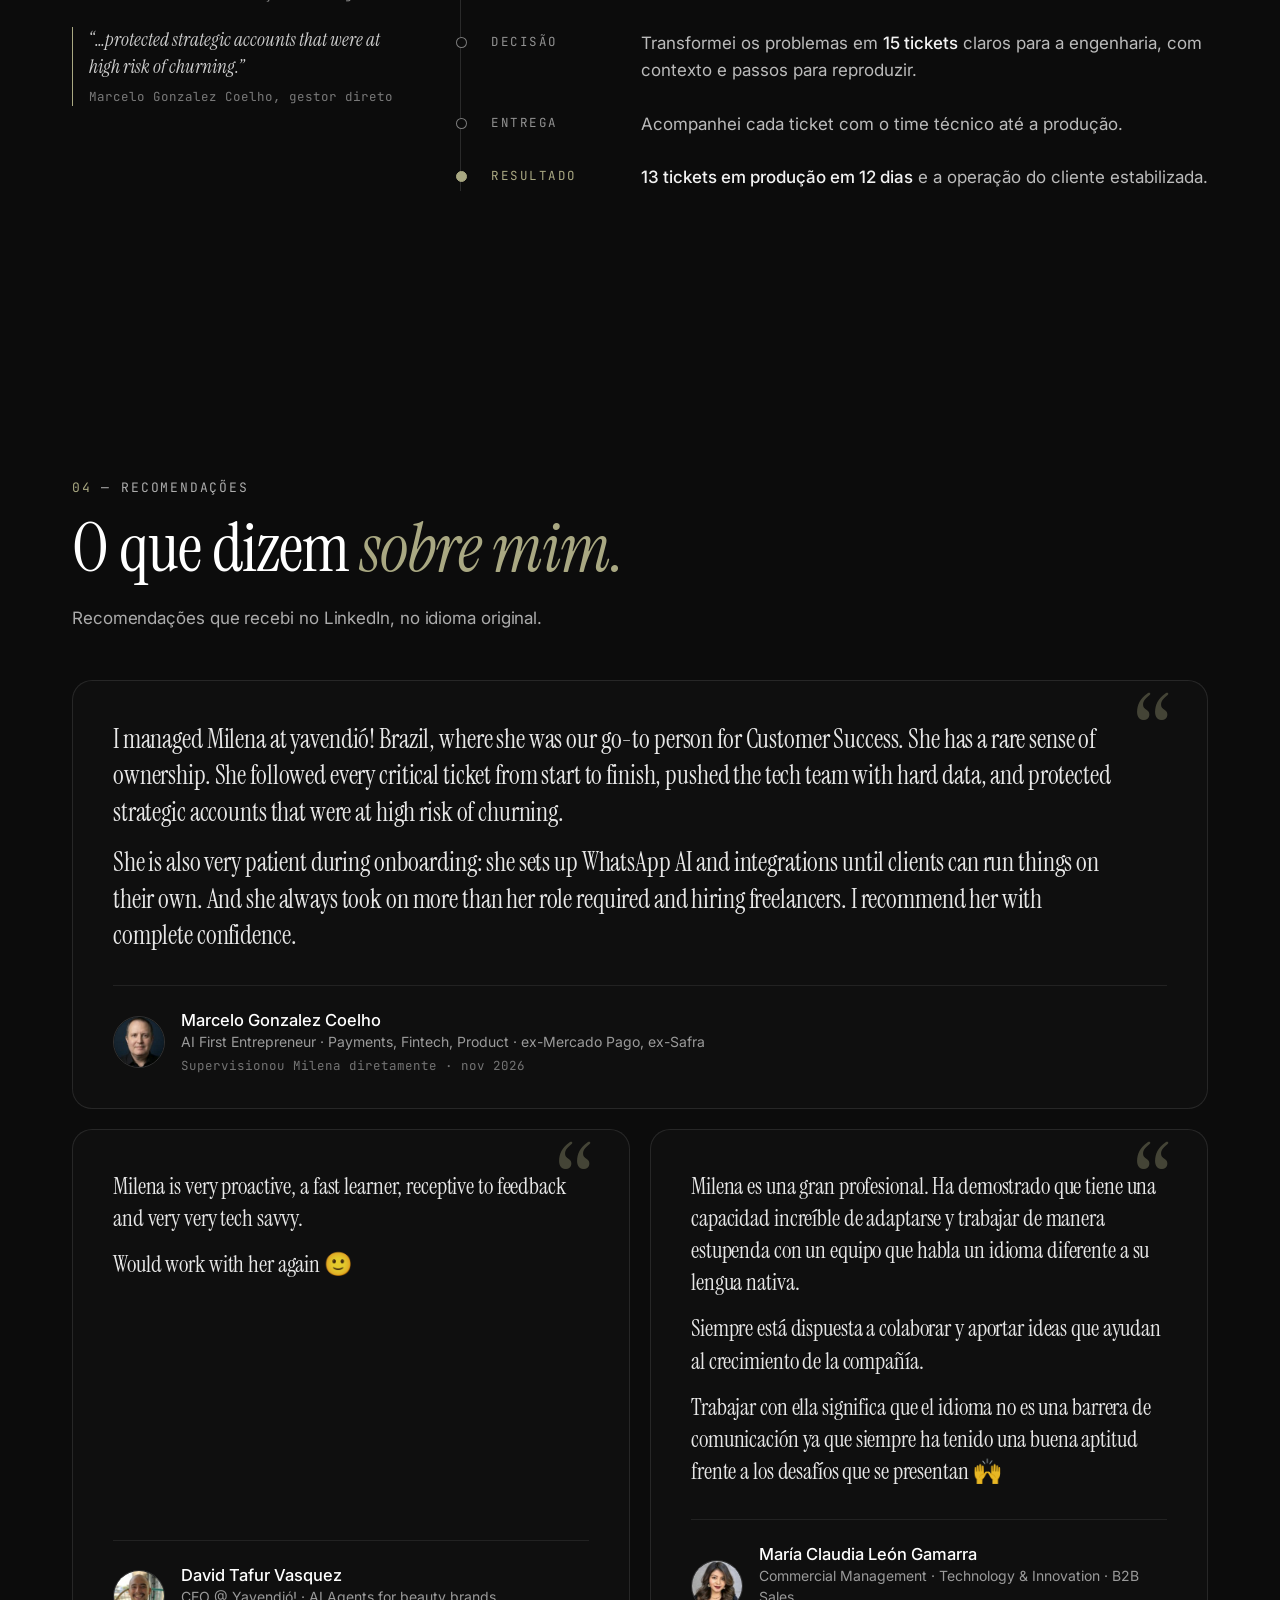
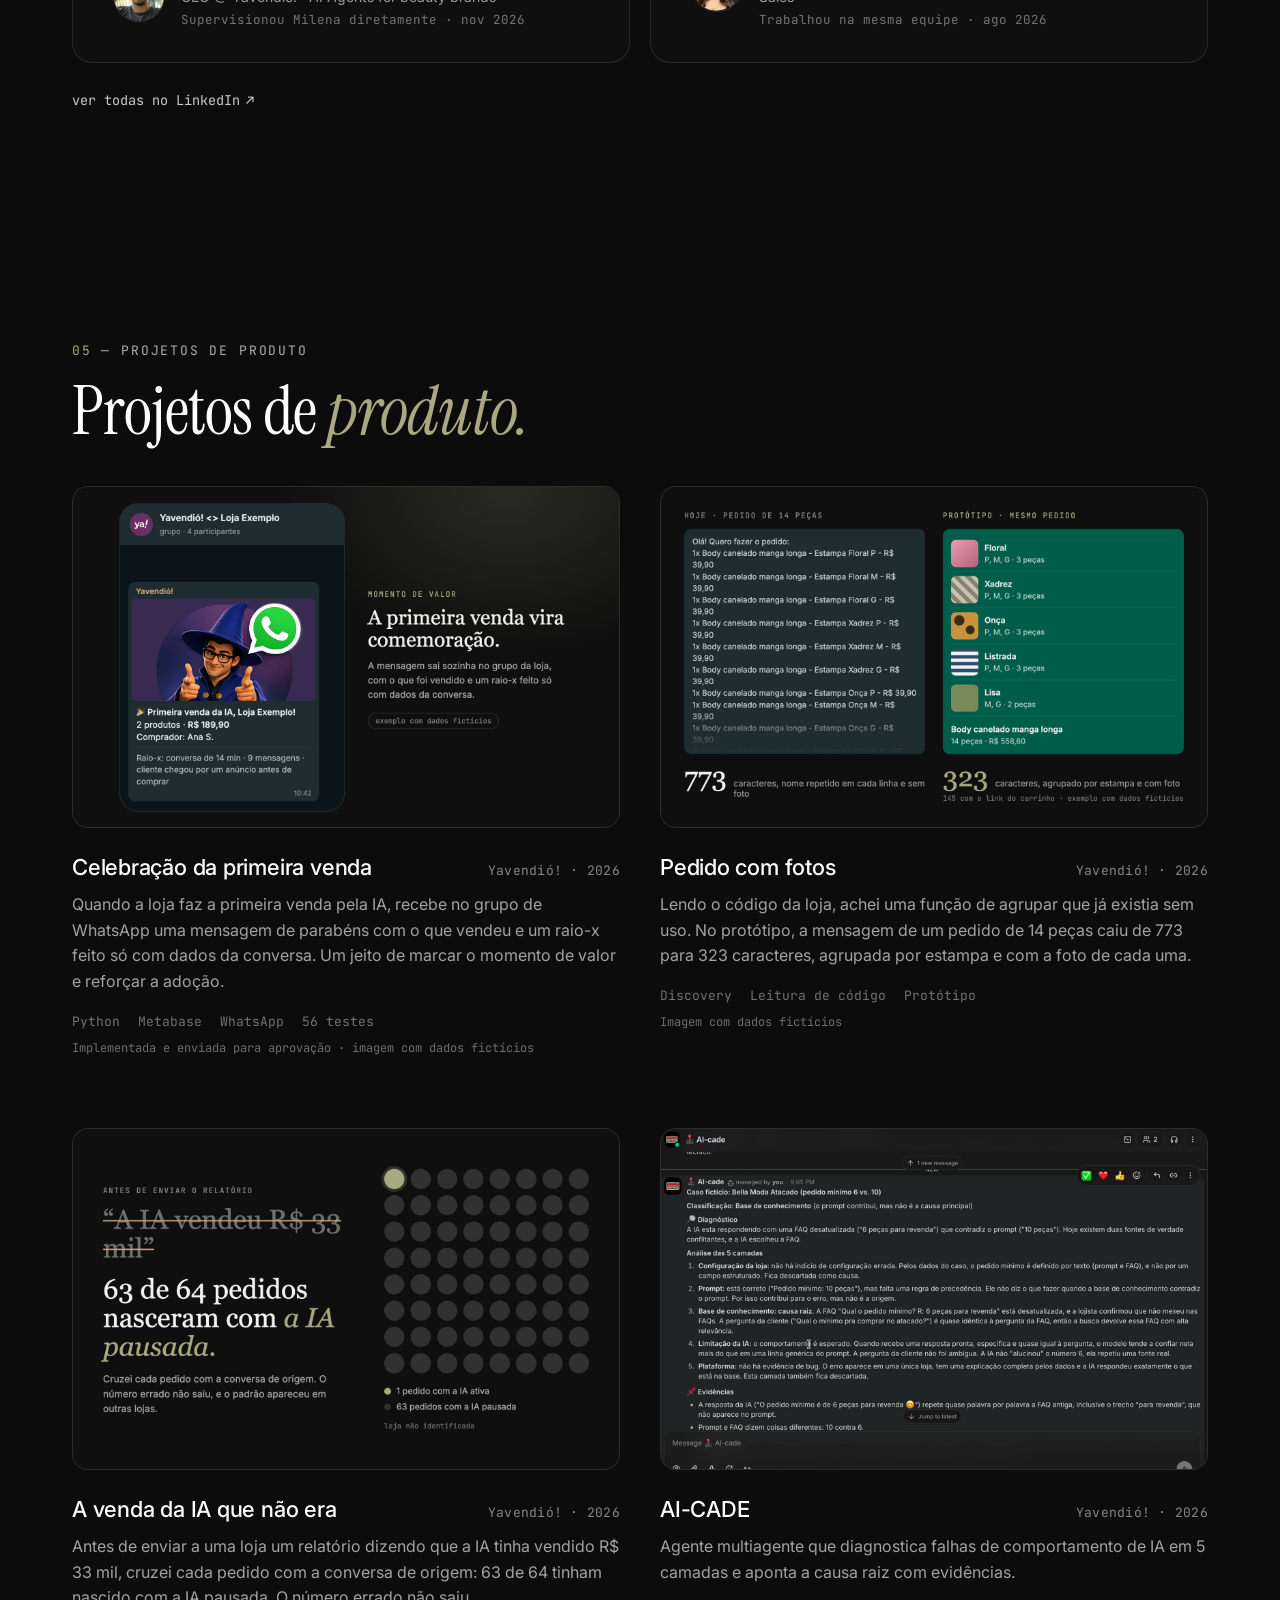
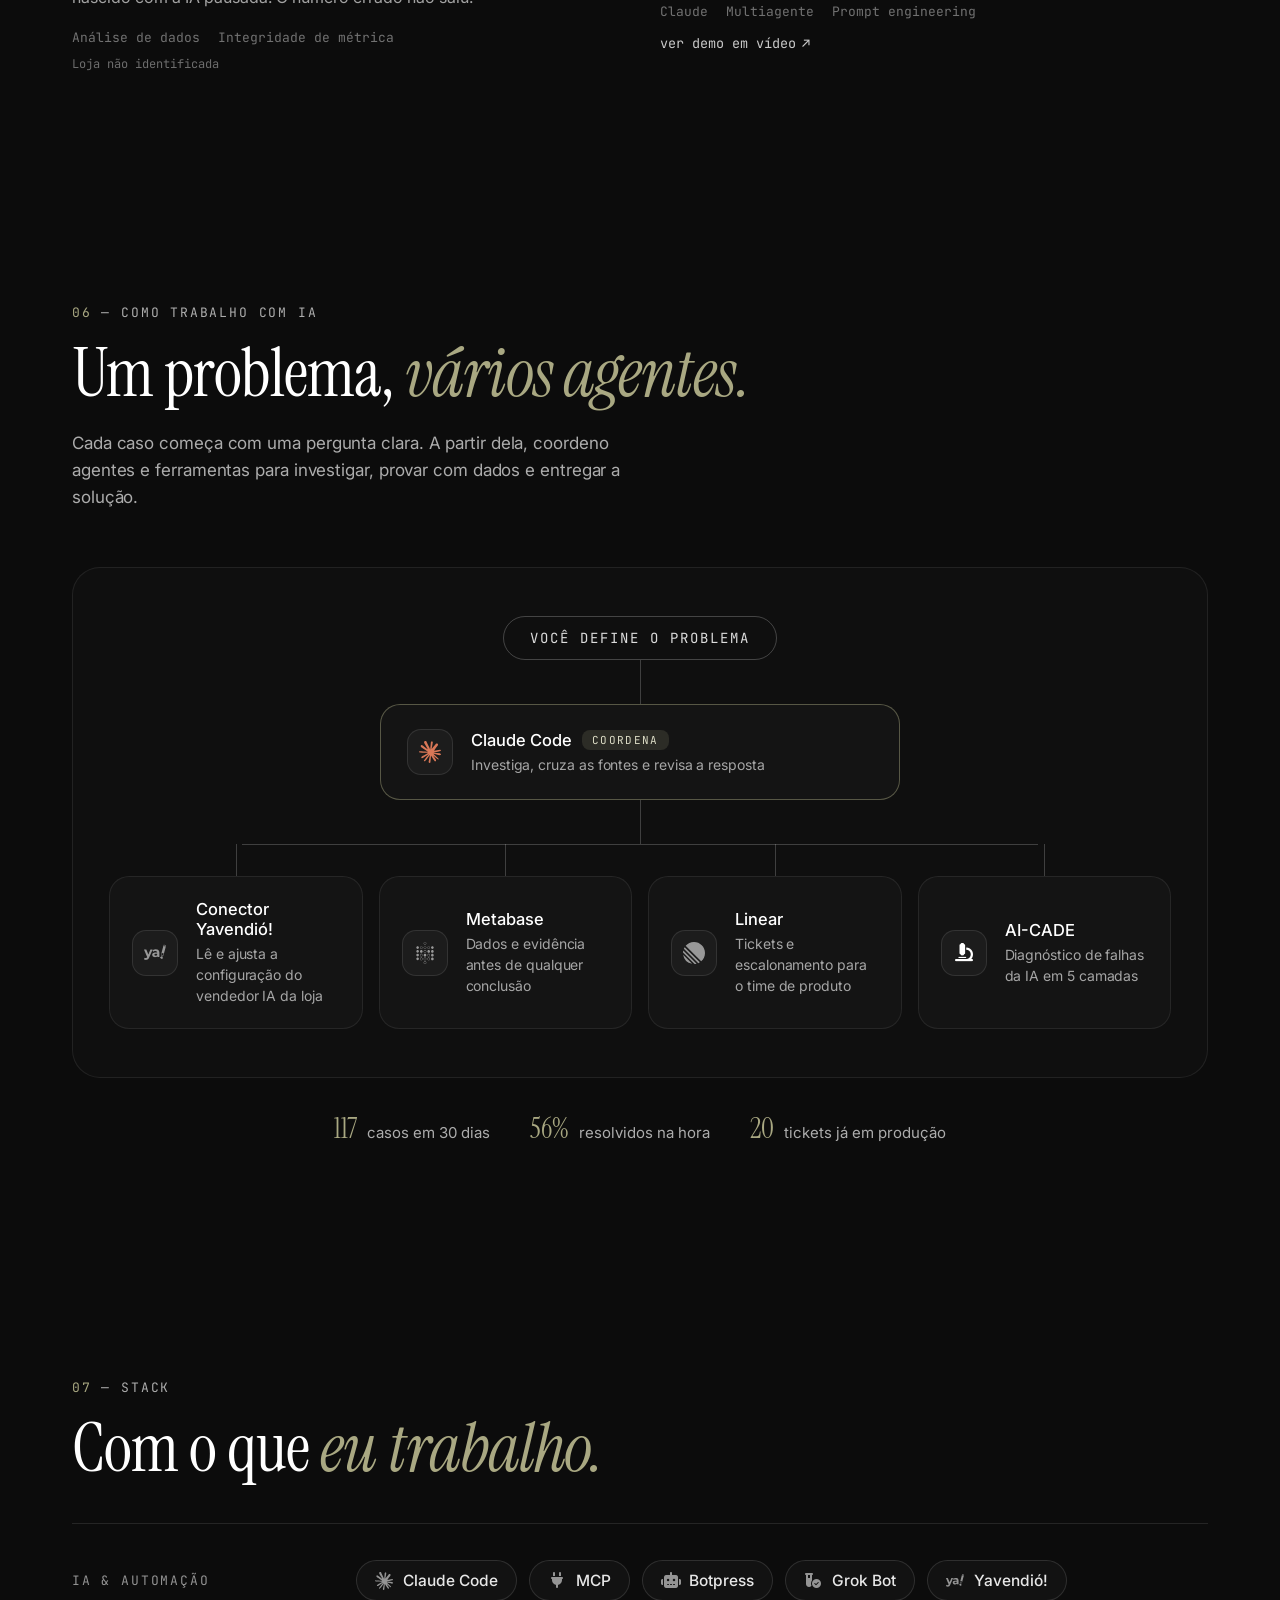
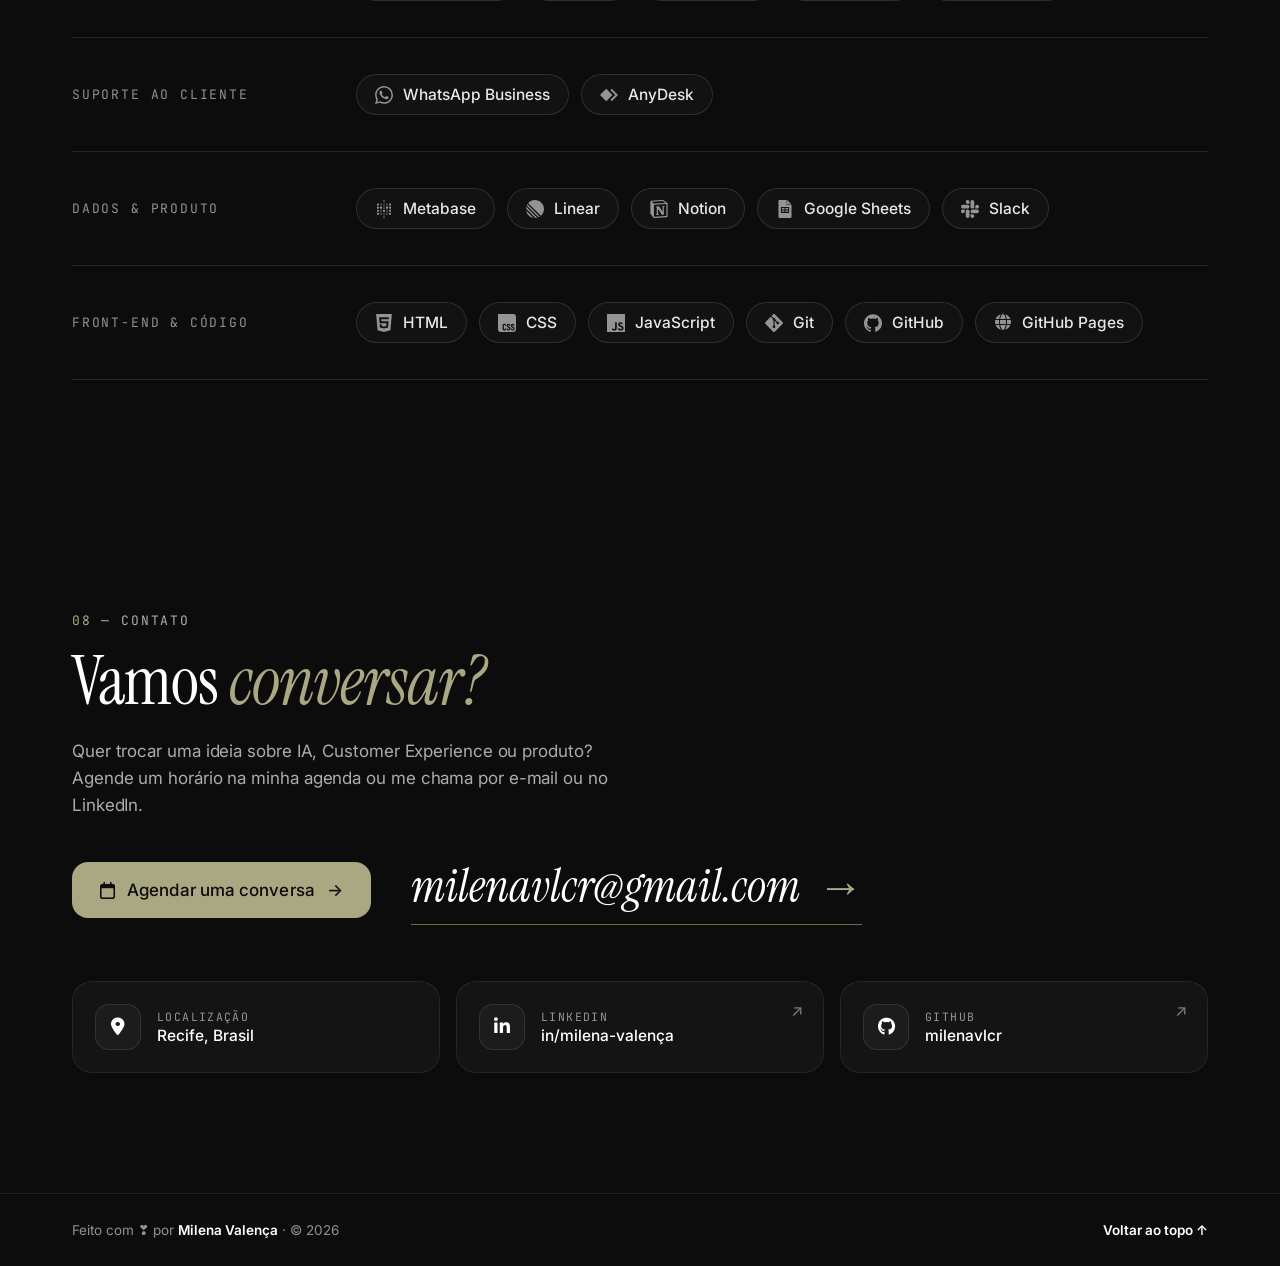
==== commit e9270471: "Product Operations Analyst no lugar de Pleno, sem falar em promoção Co-Authored-By: Claude Opus 5.5 " ====
--- a/index.html
+++ b/index.html
@@ -7,7 +7,7 @@
 
     <link rel="stylesheet" href="https://cdnjs.cloudflare.com/ajax/libs/font-awesome/6.4.2/css/all.min.css" integrity="sha512-z3gLpd7yknf1YoNbCzqRKc4qyor8gaKU1qmn+CShxbuBusANI9QpRohGBreCFkKxLhei6S9CQXFEbbKuqLg0DA==" crossorigin="anonymous" referrerpolicy="no-referrer" />
 
-    <link rel="stylesheet" href="styles.css?v=2026-11-18g">
+    <link rel="stylesheet" href="styles.css?v=2026-11-18h">
 
     <title>Portfólio - Milena Valença </title>  
 </head>
@@ -132,14 +132,15 @@
             <div class="xp-logo xp-logo-ya"><img src="./assets/logos/yavendio.svg" alt="Yavendió!"></div>
             <div>
               <h3>Yavendió!</h3>
-              <p>Bilíngue (PT · ES) · Remoto, operação internacional</p>
+              <p>PJ · Bilíngue (PT · ES) · Remoto, operação internacional</p>
             </div>
           </div>
           <p class="xp-about">SaaS de IA para e-commerce, com vendedores de IA no WhatsApp para lojas do Brasil e da América Latina. Uma experiência que marcou a minha carreira.</p>
           <ol class="xp-roles">
-            <li class="is-last"><b>CX &amp; AI Support Specialist · Pleno</b><span>set 2026 — nov 2026</span></li>
-            <li><b>CX &amp; AI Support Specialist · Júnior</b><span>jun 2026 — ago 2026</span></li>
+            <li class="is-last"><b>Product Operations Analyst</b><span>set 2026 — nov 2026</span></li>
+            <li><b>CX &amp; AI Support Specialist</b><span>jun 2026 — ago 2026</span></li>
           </ol>
+          <p class="xp-context">Contratada como CX &amp; AI Support Specialist, assumi por iniciativa própria as demandas de Product Operations, com o acompanhamento da liderança.</p>
           <ul class="xp-points">
             <li>117 atendimentos em 30 dias, em 24 lojas: 56% resolvidos na própria sessão, sem depender do time técnico.</li>
             <li>35 tickets abertos para Produto e Tecnologia; 20 já estavam em produção, em 6,5 dias em média.</li>
--- a/styles.css
+++ b/styles.css
@@ -2796,3 +2796,12 @@
   font-size: 12px;
   color: rgba(255, 255, 255, .4);
 }
+
+.xp-context {
+  max-width: 820px;
+  margin-top: 14px;
+  font-size: 15px;
+  font-style: italic;
+  line-height: 1.6;
+  color: rgba(255, 255, 255, .55);
+}
